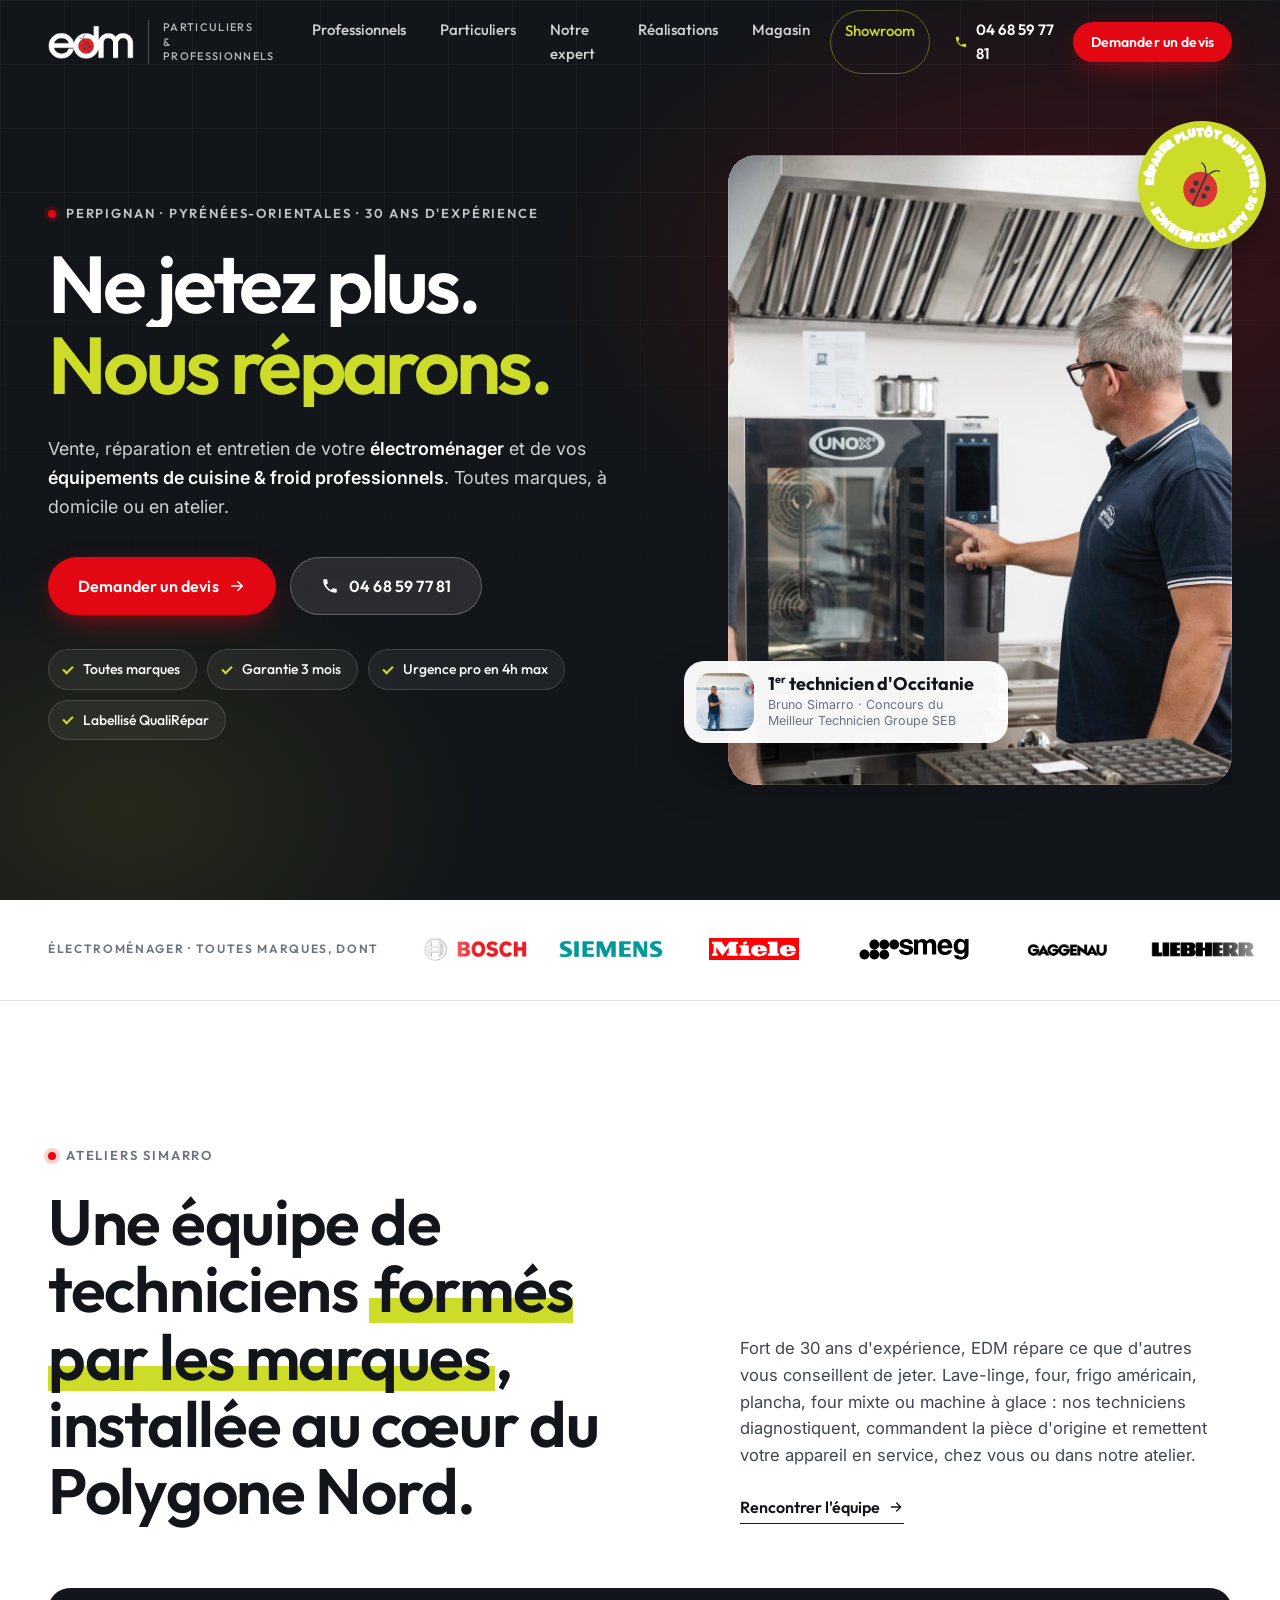
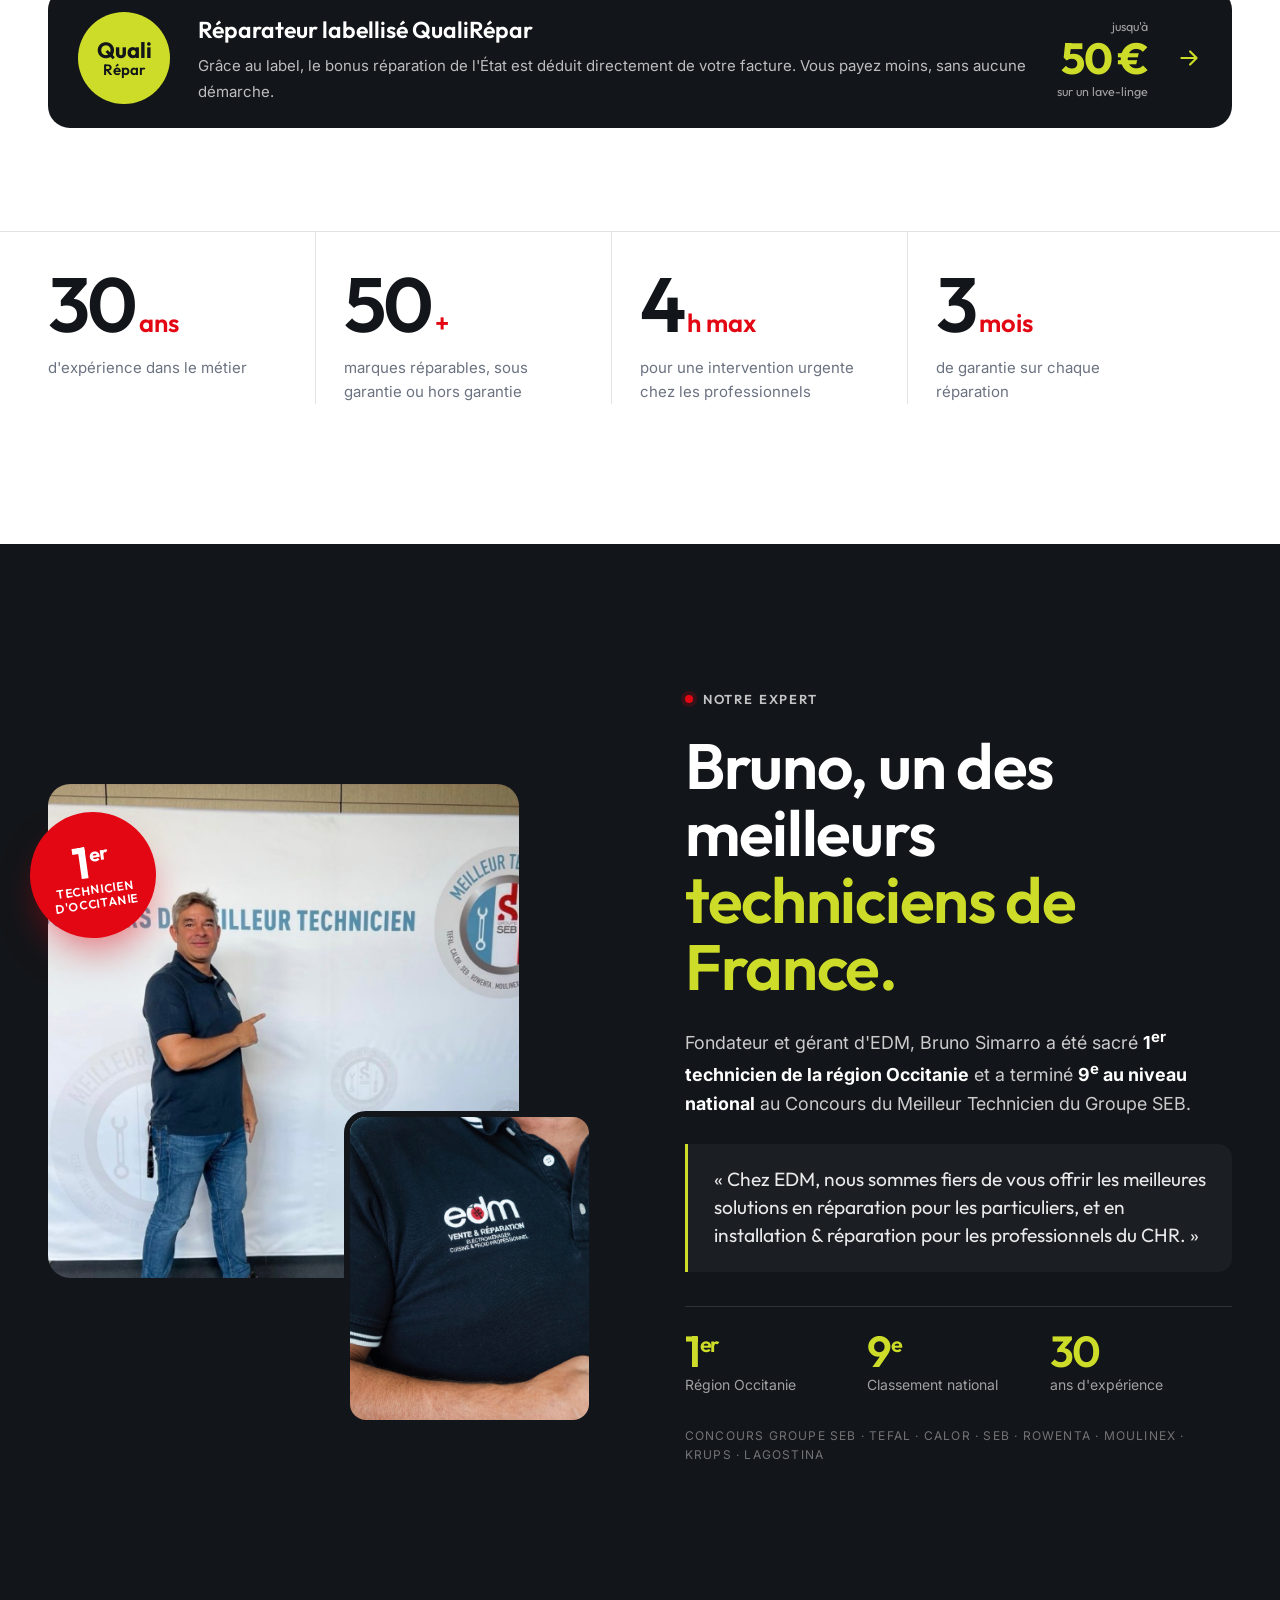
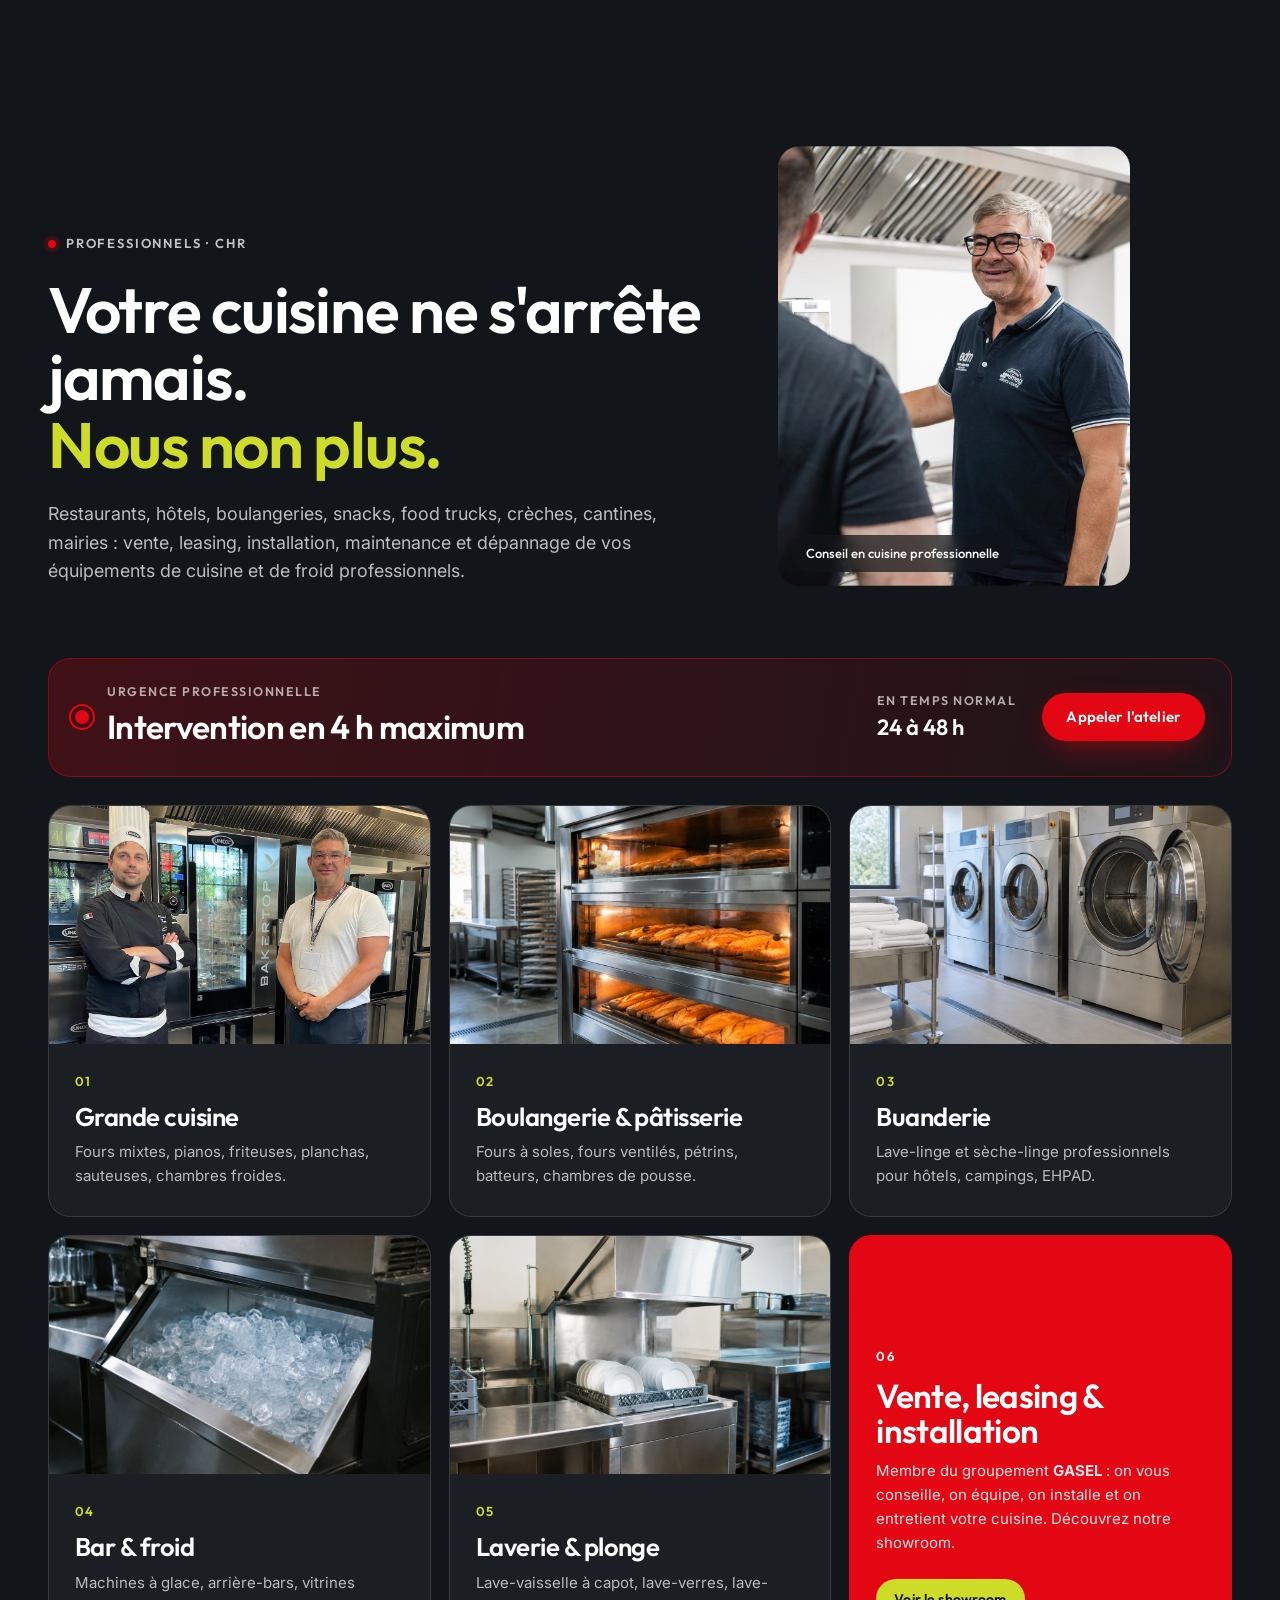
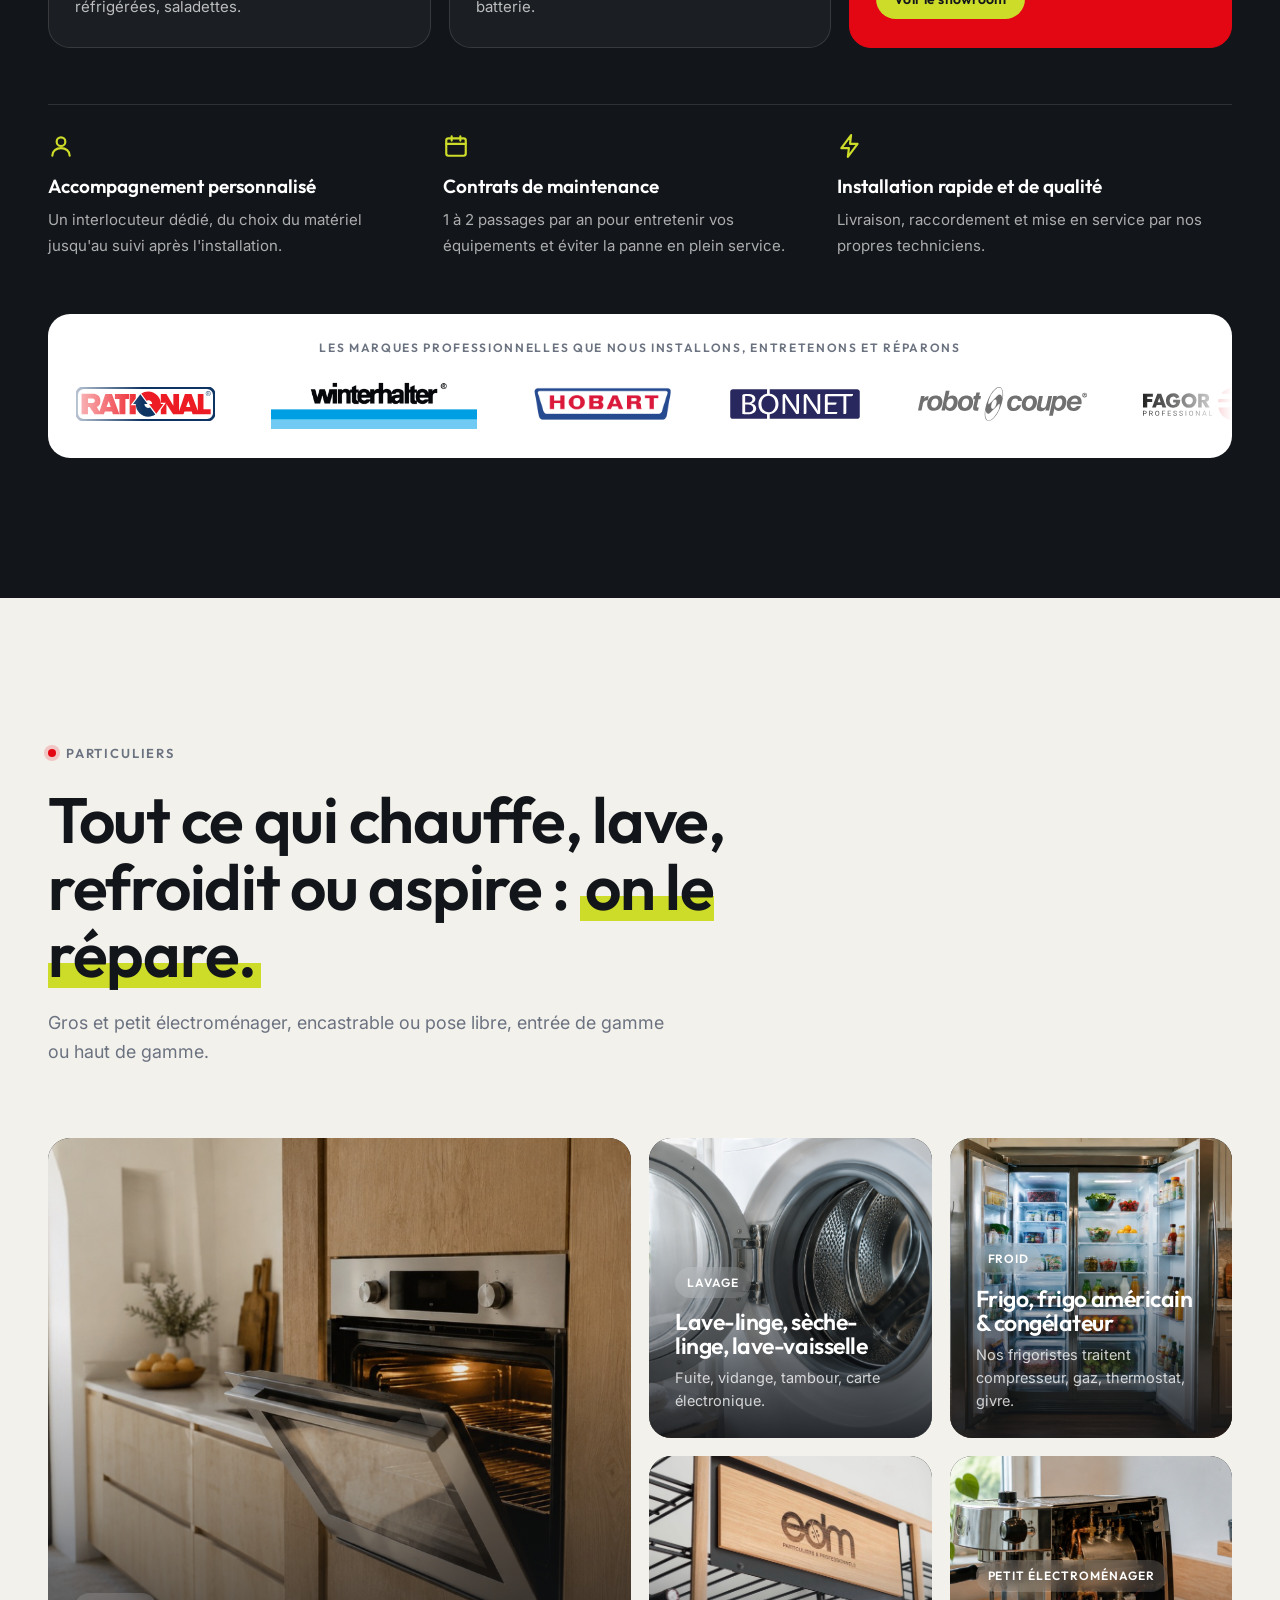
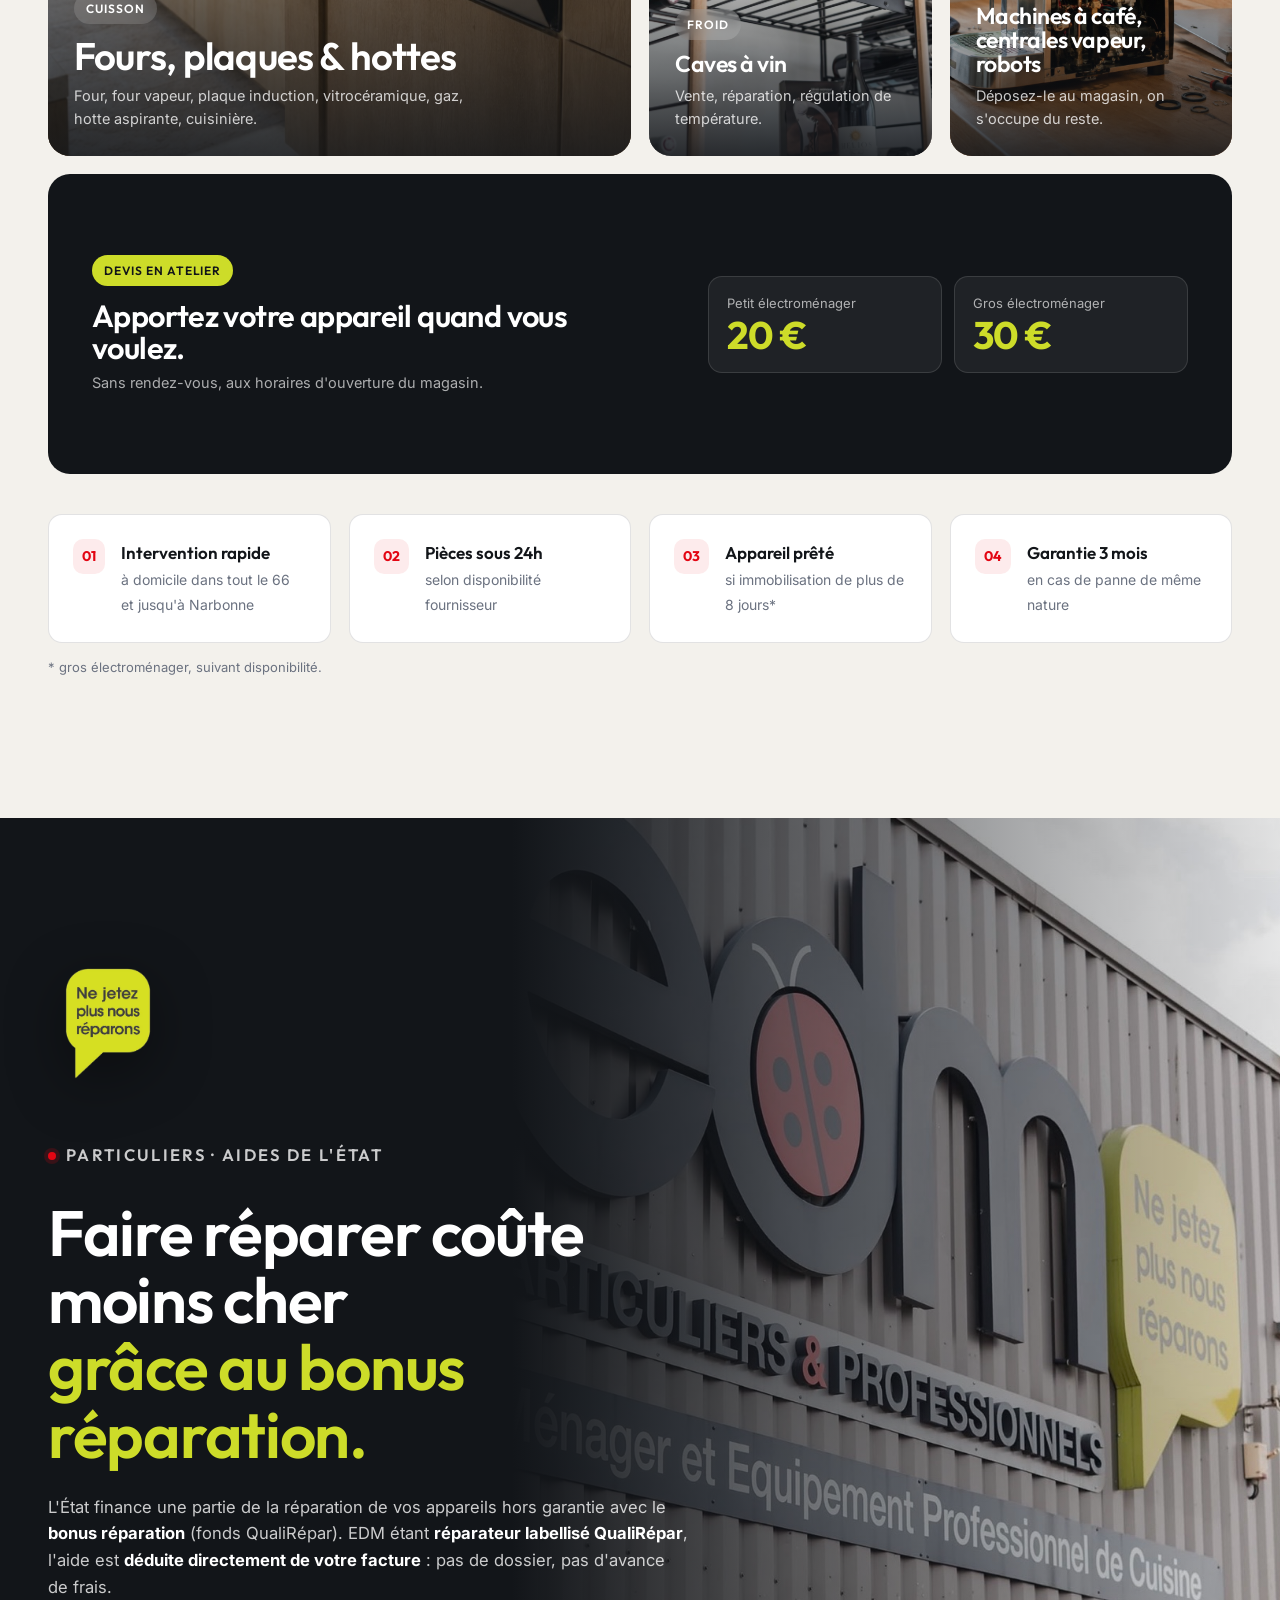
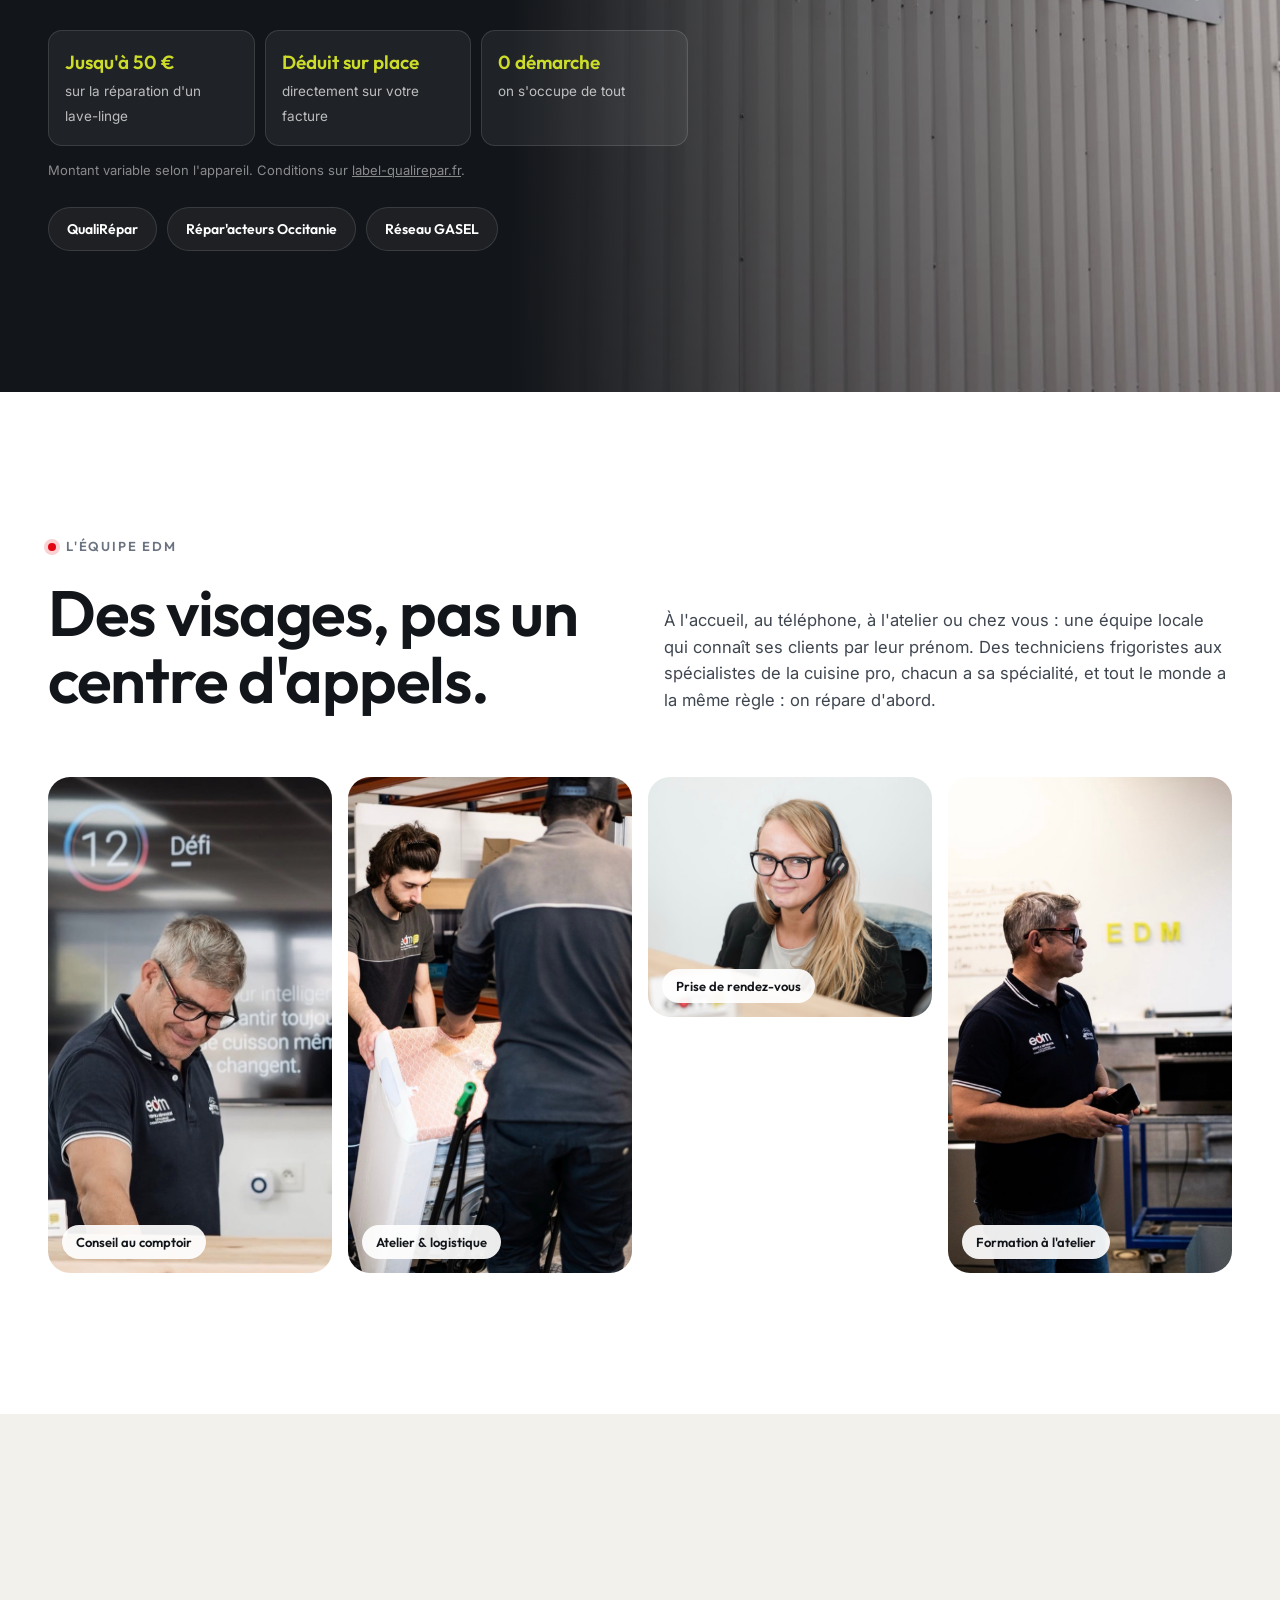
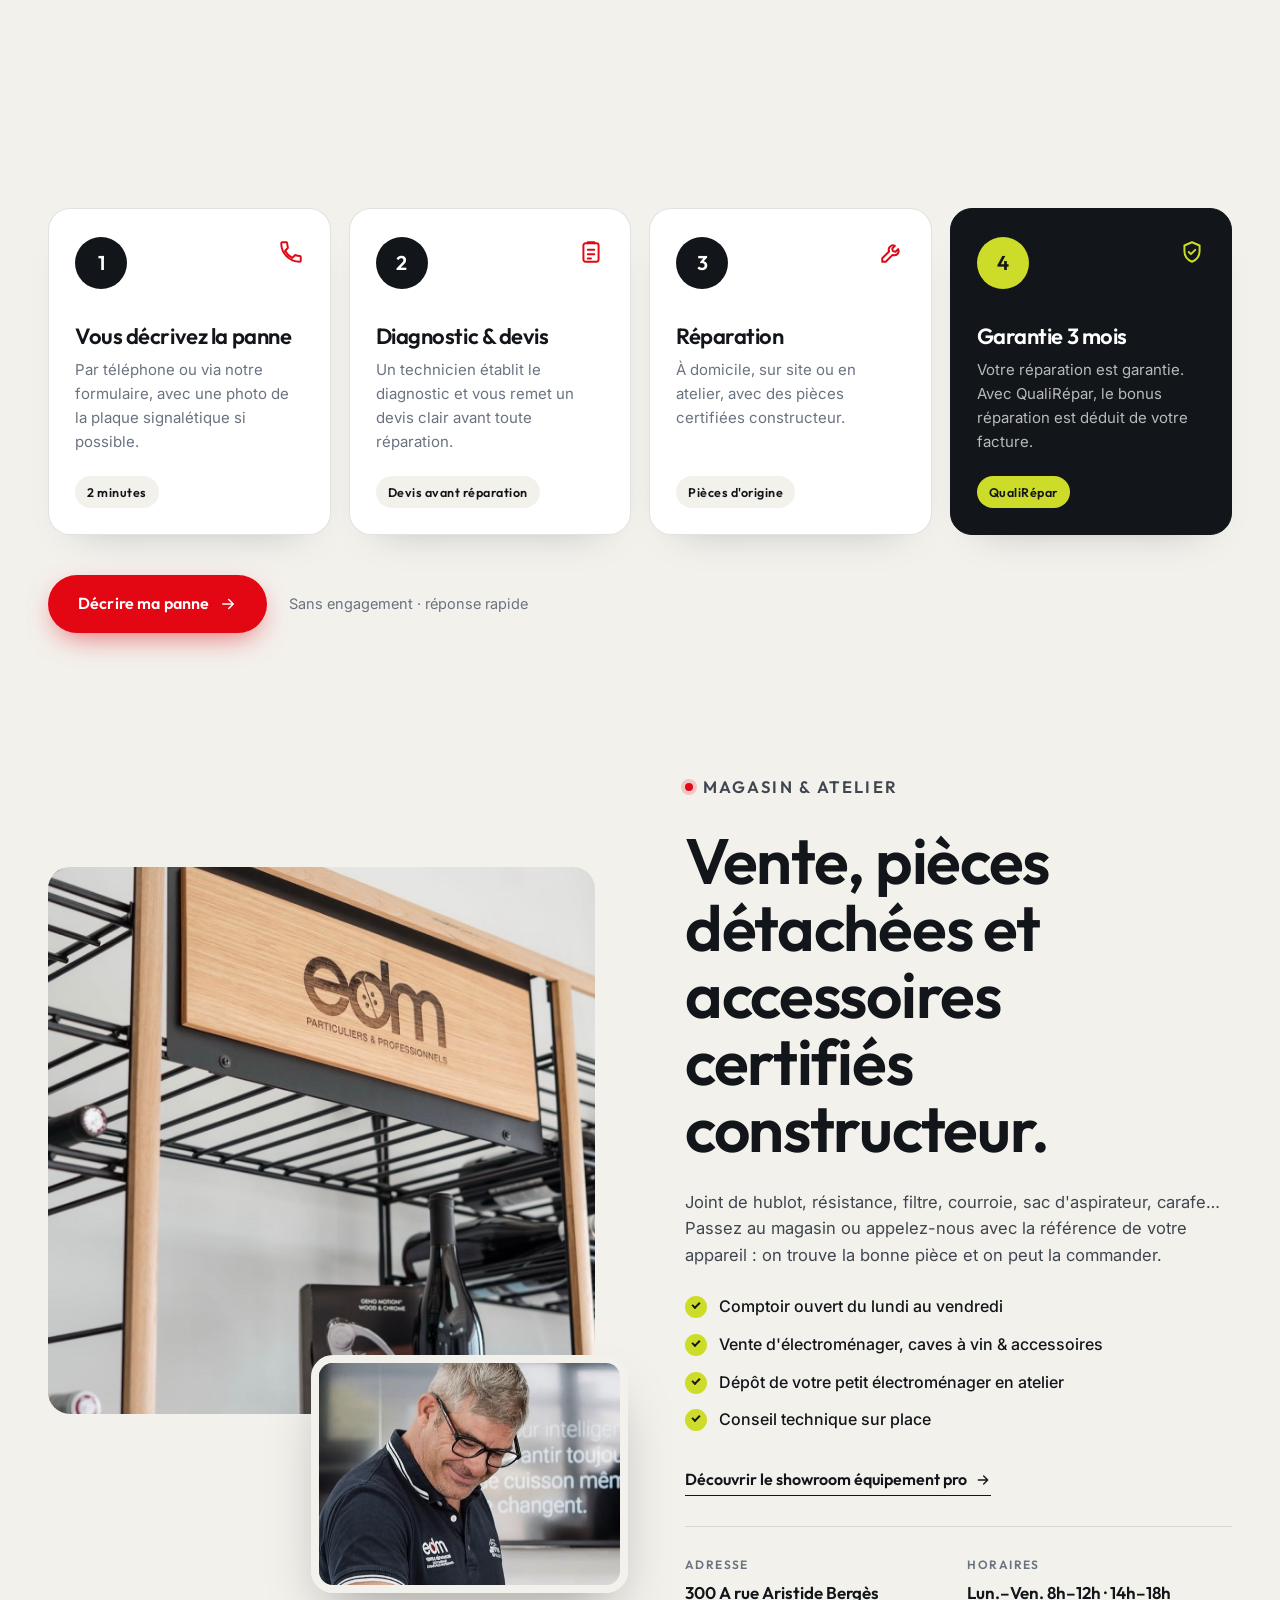
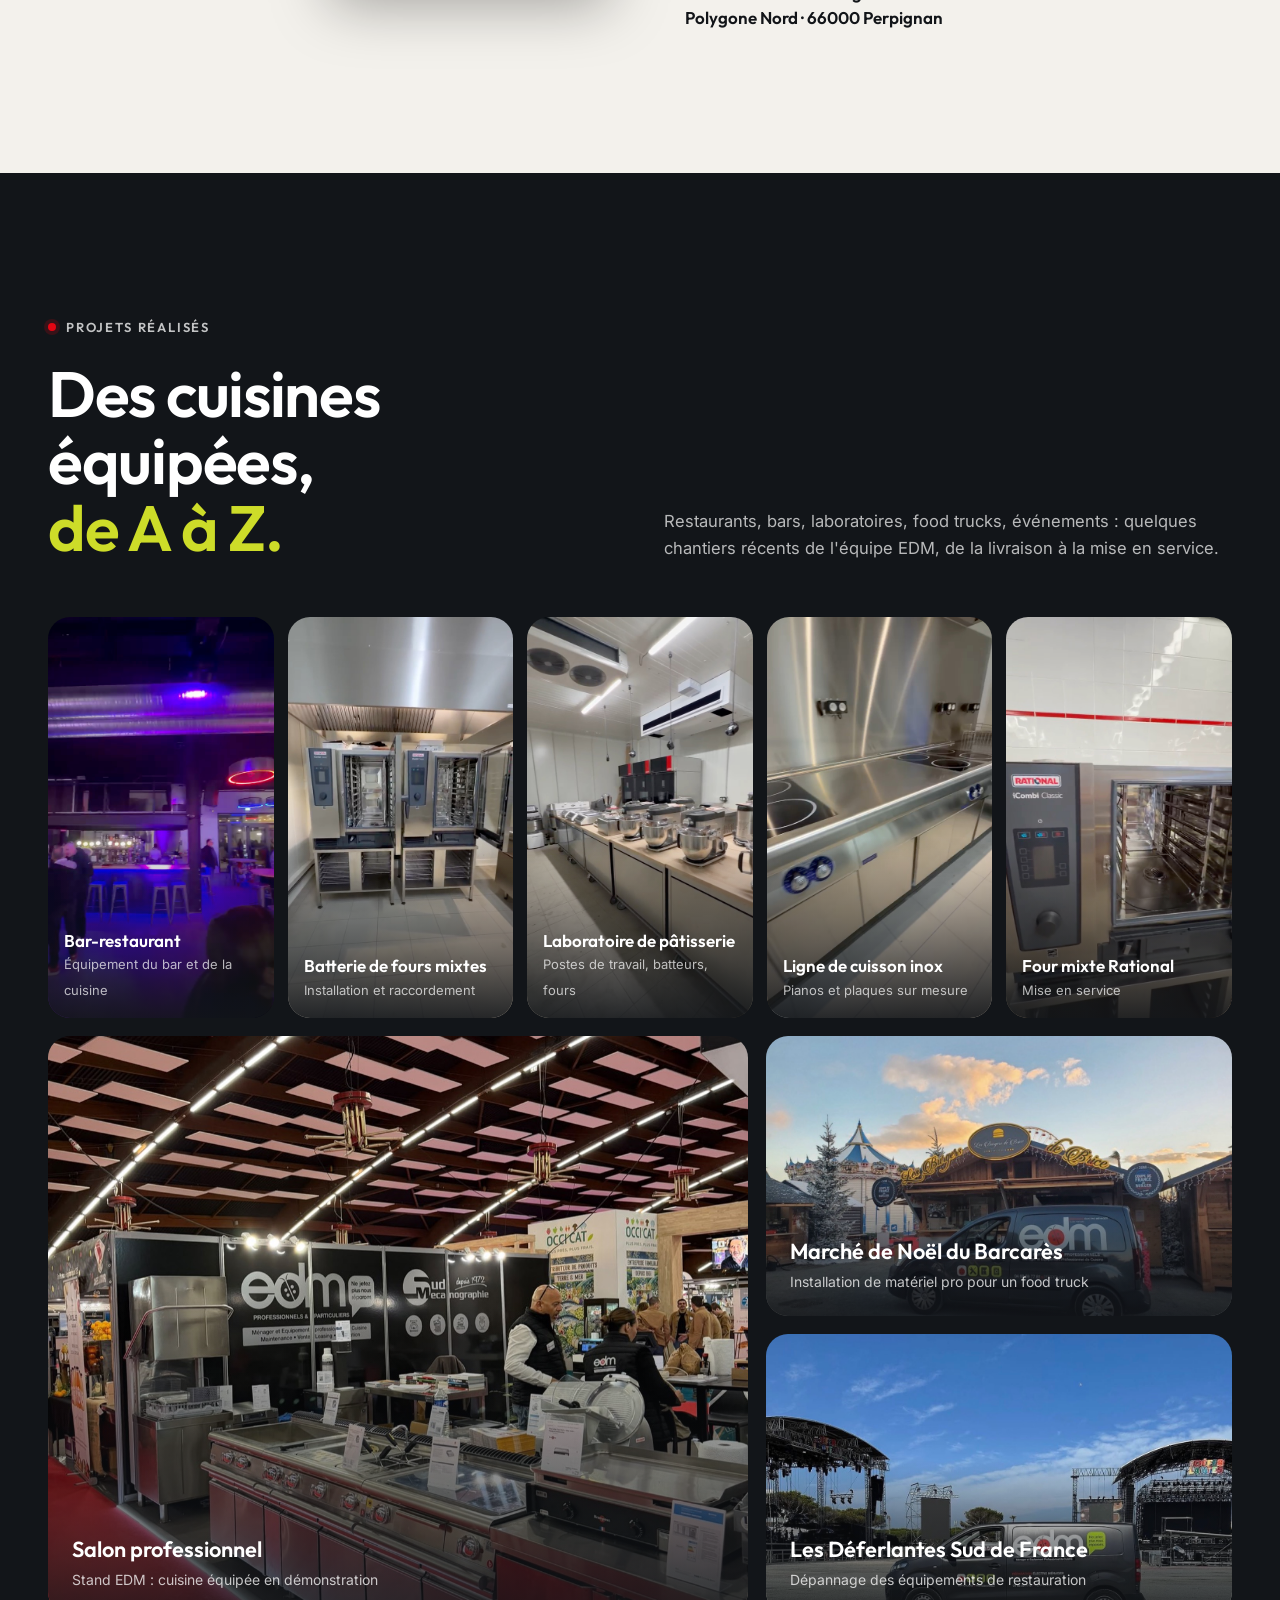
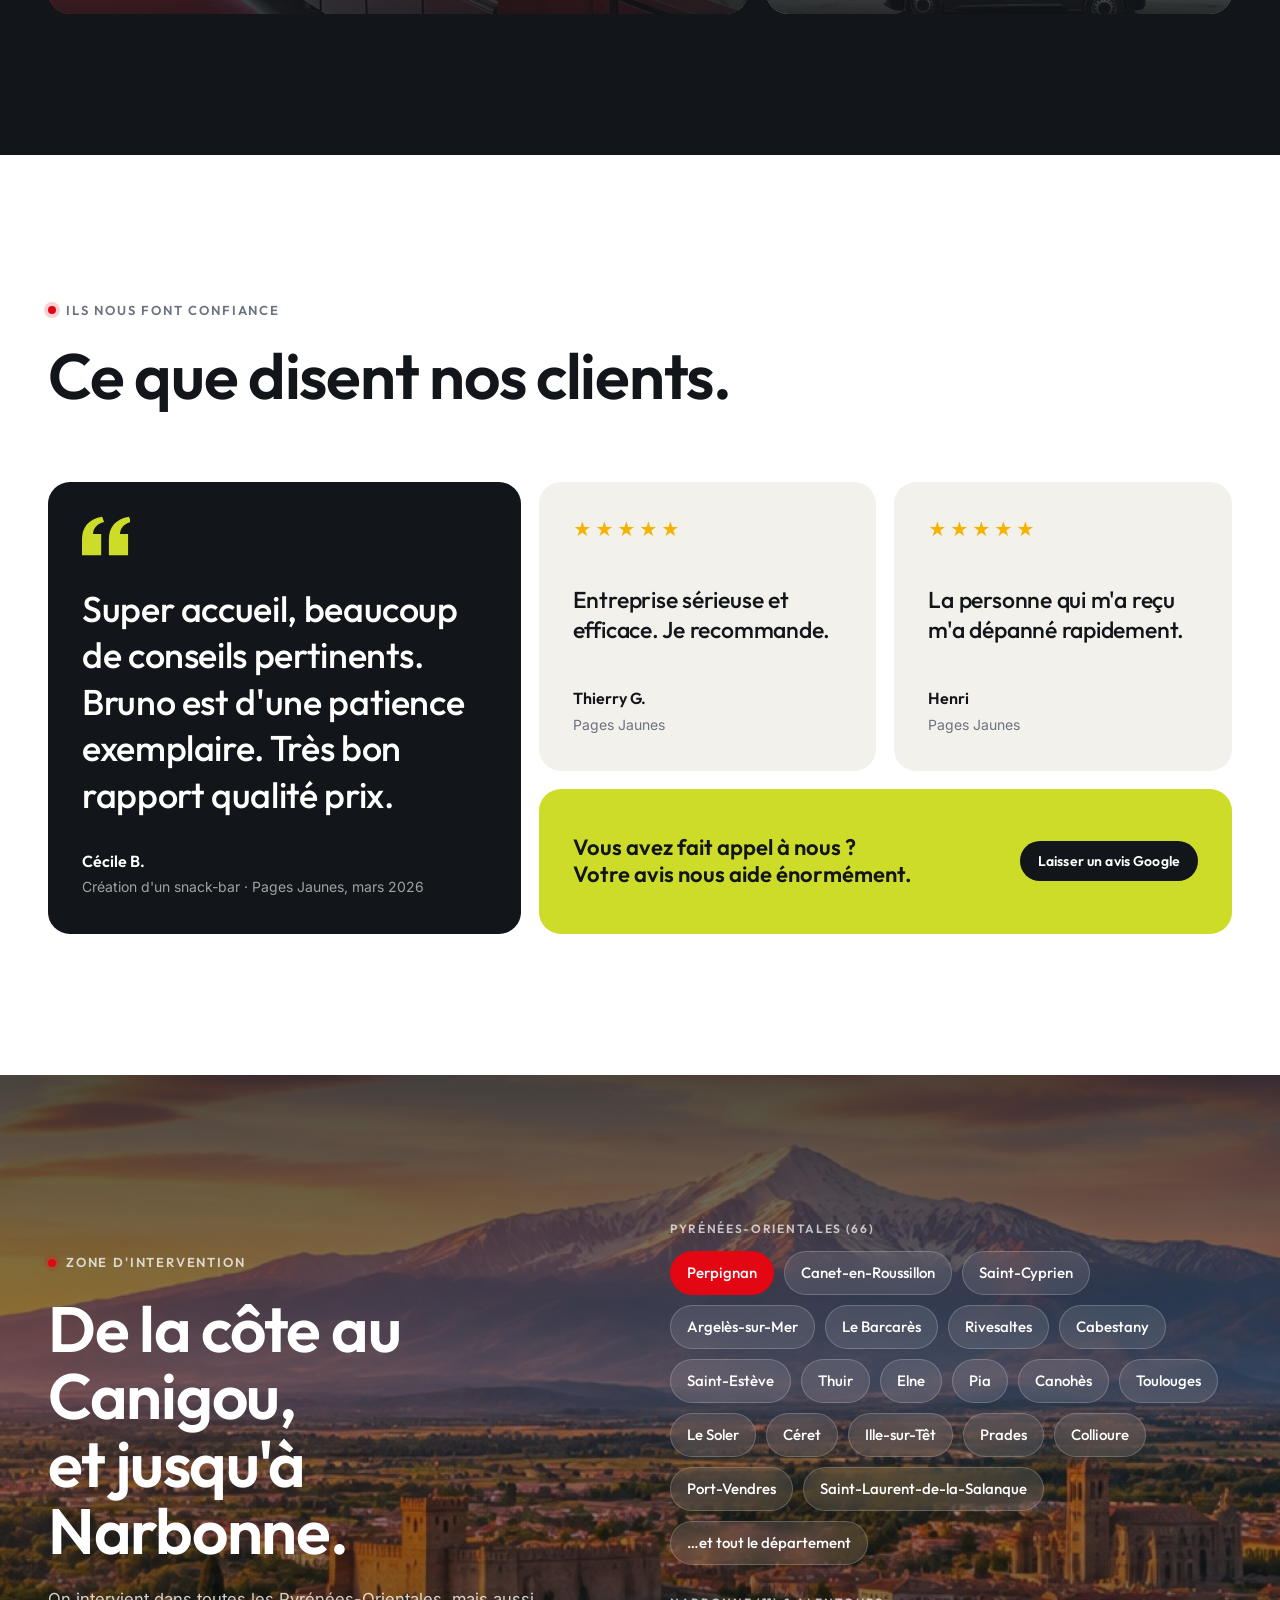
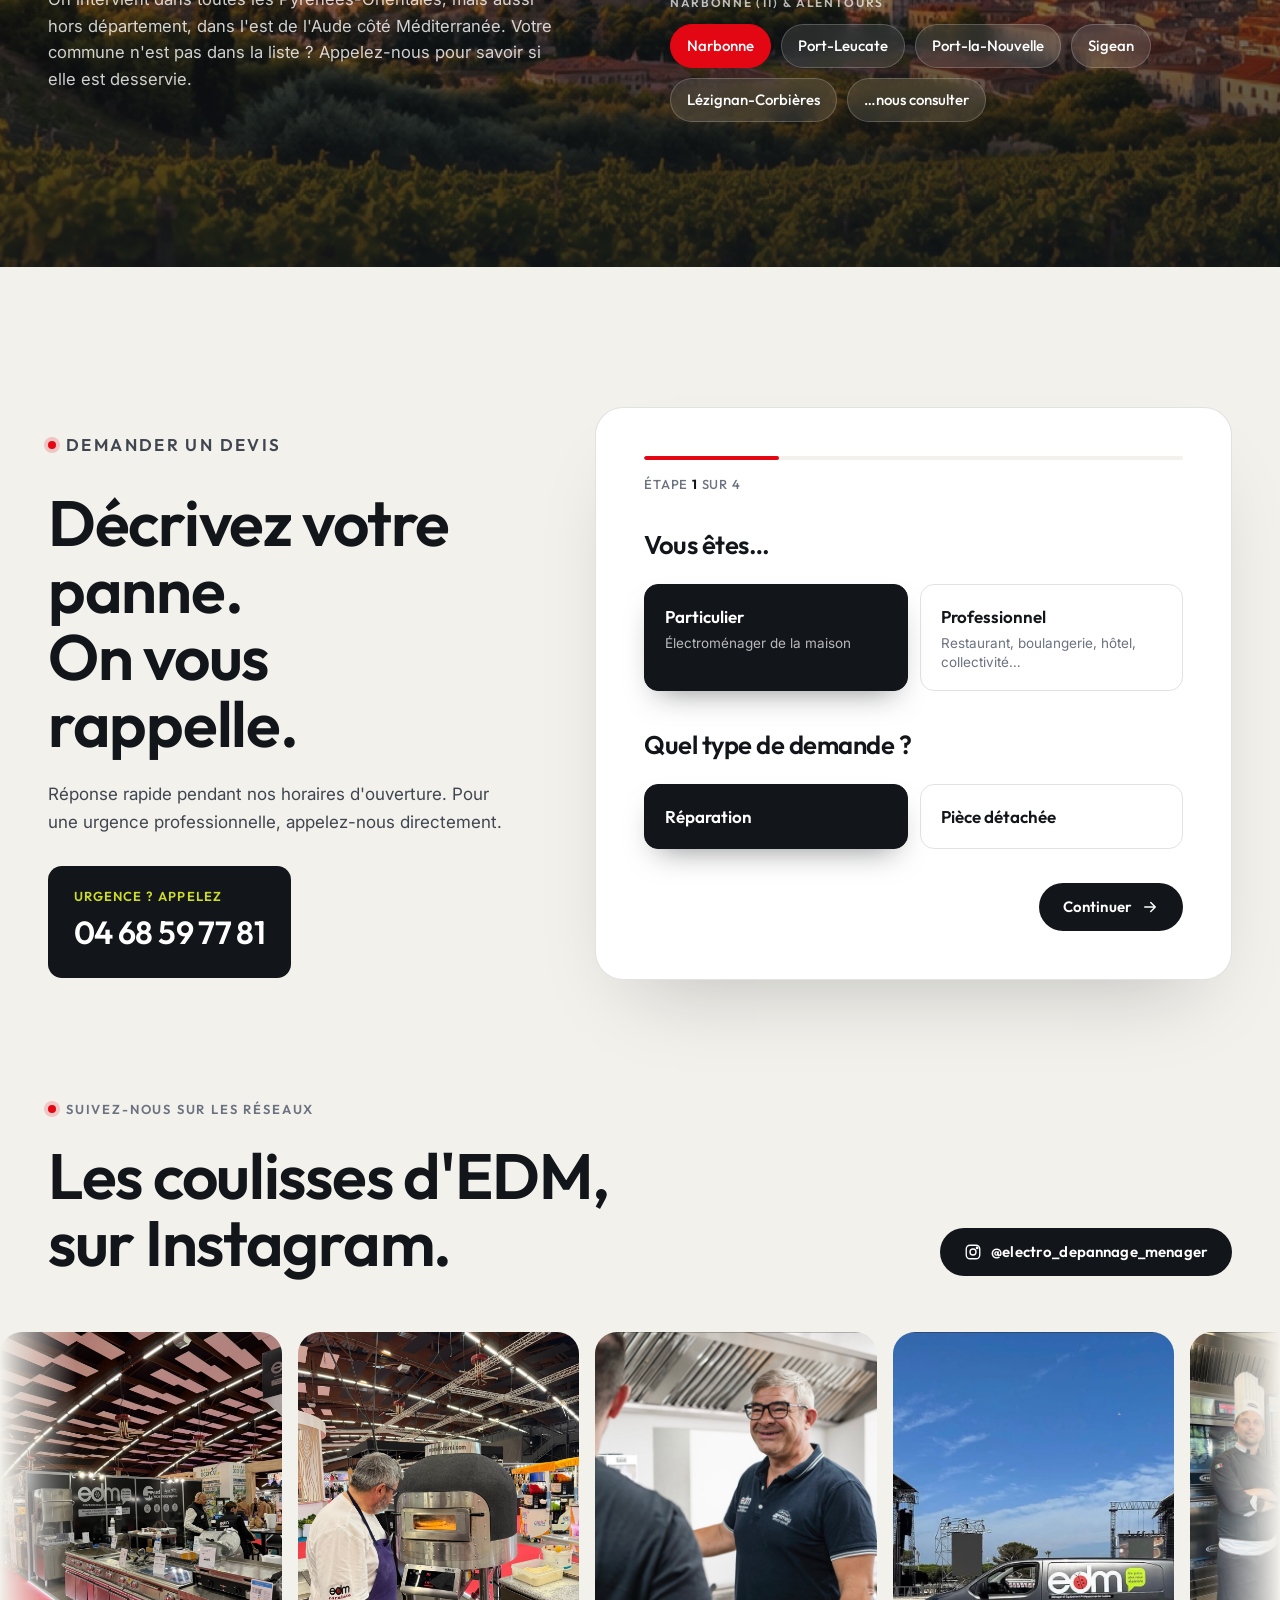
==== index.html @ 35772e99 "Devis : sans « gratuit », demandes Particulier/Pro distinctes, photo four mixte remplacée" ====
<!doctype html>
<html lang="fr">
<head>
  <meta charset="utf-8">
  <meta name="viewport" content="width=device-width, initial-scale=1">
  <title>Réparation électroménager &amp; cuisine pro à Perpignan · EDM</title>
  <meta name="description" content="Réparation d'électroménager toutes marques et équipement de cuisine pro à Perpignan. 30 ans d'expérience, urgence pro en 4 h, réparateur QualiRépar.">
  <meta name="robots" content="index, follow">
  <link rel="canonical" href="https://flavio-k66.github.io/edm-perpignan/">
  <meta name="theme-color" content="#121519">
  <meta property="og:type" content="website">
  <meta property="og:site_name" content="EDM Electro Dépannage Ménager">
  <meta property="og:locale" content="fr_FR">
  <meta property="og:url" content="https://flavio-k66.github.io/edm-perpignan/">
  <meta property="og:title" content="Réparation électroménager &amp; cuisine pro à Perpignan · EDM">
  <meta property="og:description" content="Réparation d'électroménager toutes marques et équipement de cuisine pro à Perpignan. 30 ans d'expérience, urgence pro en 4 h, réparateur QualiRépar.">
  <meta property="og:image" content="https://flavio-k66.github.io/edm-perpignan/assets/og/og-accueil.jpg">
  <meta property="og:image:width" content="1200">
  <meta property="og:image:height" content="630">
  <meta property="og:image:alt" content="Bruno Simarro, gérant d'EDM, devant un four mixte professionnel">
  <meta name="twitter:card" content="summary_large_image">
  <meta name="twitter:title" content="Réparation électroménager &amp; cuisine pro à Perpignan · EDM">
  <meta name="twitter:description" content="Réparation d'électroménager toutes marques et équipement de cuisine pro à Perpignan. 30 ans d'expérience, urgence pro en 4 h, réparateur QualiRépar.">
  <meta name="twitter:image" content="https://flavio-k66.github.io/edm-perpignan/assets/og/og-accueil.jpg">
  <link rel="icon" href="favicon.ico" sizes="48x48">
  <link rel="icon" href="favicon-32x32.png" type="image/png" sizes="32x32">
  <link rel="icon" href="favicon-16x16.png" type="image/png" sizes="16x16">
  <link rel="apple-touch-icon" href="apple-touch-icon.png">
  <link rel="manifest" href="site.webmanifest">
  <script>document.documentElement.classList.add('js');document.documentElement.style.setProperty("--vh",innerHeight/100+"px");setTimeout(function(){document.body&&document.body.classList.add('loaded')},2500)</script>
  <link rel="preconnect" href="https://fonts.googleapis.com">
  <link rel="preconnect" href="https://fonts.gstatic.com" crossorigin>
  <link href="https://fonts.googleapis.com/css2?family=Outfit:wght@300;400;500;600;700;800&amp;family=Inter:wght@400;500;600&amp;display=swap" rel="stylesheet">
  <link rel="stylesheet" href="assets/style.css">
  <script type="application/ld+json">
{
  "@context": "https://schema.org",
  "@graph": [
    {
      "@type": "HomeAndConstructionBusiness",
      "@id": "https://flavio-k66.github.io/edm-perpignan/#entreprise",
      "name": "EDM Electro Dépannage Ménager",
      "alternateName": "EDM",
      "legalName": "E.D.M. Electro Dépannage Ménager",
      "slogan": "Ne jetez plus, nous réparons !",
      "description": "Vente, réparation, installation et entretien d'électroménager toutes marques et d'équipements de cuisine et de froid professionnels à Perpignan. Réparateur labellisé QualiRépar.",
      "url": "https://flavio-k66.github.io/edm-perpignan/",
      "logo": "https://flavio-k66.github.io/edm-perpignan/assets/brand/logo-officiel.png",
      "image": [
        "https://flavio-k66.github.io/edm-perpignan/assets/og/og-accueil.jpg",
        "https://flavio-k66.github.io/edm-perpignan/assets/img/real/facade.jpg"
      ],
      "telephone": "+33468597781",
      "email": "contact@edm66.fr",
      "address": {
        "@type": "PostalAddress",
        "streetAddress": "300 A rue Aristide Bergès, Polygone Nord",
        "addressLocality": "Perpignan",
        "postalCode": "66000",
        "addressRegion": "Occitanie",
        "addressCountry": "FR"
      },
      "geo": {
        "@type": "GeoCoordinates",
        "latitude": 42.7322644,
        "longitude": 2.895762
      },
      "hasMap": "https://www.google.com/maps/search/?api=1&query=300+rue+Aristide+Berg%C3%A8s+66000+Perpignan",
      "openingHoursSpecification": [
        {
          "@type": "OpeningHoursSpecification",
          "dayOfWeek": [
            "Monday",
            "Tuesday",
            "Wednesday",
            "Thursday",
            "Friday"
          ],
          "opens": "08:00",
          "closes": "12:00"
        },
        {
          "@type": "OpeningHoursSpecification",
          "dayOfWeek": [
            "Monday",
            "Tuesday",
            "Wednesday",
            "Thursday",
            "Friday"
          ],
          "opens": "14:00",
          "closes": "18:00"
        }
      ],
      "areaServed": [
        {
          "@type": "AdministrativeArea",
          "name": "Pyrénées-Orientales"
        },
        {
          "@type": "City",
          "name": "Narbonne"
        },
        {
          "@type": "City",
          "name": "Port-la-Nouvelle"
        },
        {
          "@type": "City",
          "name": "Port-Leucate"
        },
        {
          "@type": "City",
          "name": "Sigean"
        },
        {
          "@type": "City",
          "name": "Lézignan-Corbières"
        }
      ],
      "foundingDate": "2010",
      "founder": {
        "@type": "Person",
        "name": "Bruno Simarro",
        "jobTitle": "Gérant"
      },
      "taxID": "528229040",
      "knowsAbout": [
        "Réparation d'électroménager",
        "Équipement de cuisine professionnelle",
        "Froid professionnel",
        "Installation de fours mixtes",
        "Contrats de maintenance"
      ],
      "sameAs": [
        "https://www.instagram.com/electro_depannage_menager/",
        "https://www.facebook.com/ELECTRO.DEPANNAGE.MENAGER/"
      ],
      "makesOffer": [
        {
          "@type": "Offer",
          "name": "Devis en atelier, petit électroménager",
          "price": "20",
          "priceCurrency": "EUR"
        },
        {
          "@type": "Offer",
          "name": "Devis en atelier, gros électroménager",
          "price": "30",
          "priceCurrency": "EUR"
        }
      ]
    },
    {
      "@type": "WebSite",
      "@id": "https://flavio-k66.github.io/edm-perpignan/#site",
      "url": "https://flavio-k66.github.io/edm-perpignan/",
      "name": "EDM Electro Dépannage Ménager",
      "inLanguage": "fr-FR",
      "publisher": {
        "@id": "https://flavio-k66.github.io/edm-perpignan/#entreprise"
      }
    },
    {
      "@type": "WebPage",
      "@id": "https://flavio-k66.github.io/edm-perpignan/#accueil",
      "url": "https://flavio-k66.github.io/edm-perpignan/",
      "name": "EDM Electro Dépannage Ménager · Réparation électroménager & cuisine pro à Perpignan",
      "isPartOf": {
        "@id": "https://flavio-k66.github.io/edm-perpignan/#site"
      },
      "about": {
        "@id": "https://flavio-k66.github.io/edm-perpignan/#entreprise"
      },
      "primaryImageOfPage": "https://flavio-k66.github.io/edm-perpignan/assets/og/og-accueil.jpg",
      "inLanguage": "fr-FR"
    }
  ]
}
  </script>
</head>
<body>

<!-- Loader -->
<div class="loader" aria-hidden="true">
  <div class="loader__logo"><img src="assets/brand/edm-white.png" alt=""></div>
  <div class="loader__bar"><span></span></div>
</div>

<!-- Header -->
<header class="nav" id="top">
  <div class="nav__inner container">
    <a href="#top" class="brand" aria-label="EDM, retour en haut">
      <img src="assets/brand/edm-white.png" alt="edm" class="brand__logo">
      <span class="brand__txt">Particuliers<br>&amp; Professionnels</span>
    </a>
    <nav class="nav__links" aria-label="Navigation principale">
      <a href="#pros">Professionnels</a>
      <a href="#services">Particuliers</a>
      <a href="#bruno">Notre expert</a>
      <a href="#projets">Réalisations</a>
      <a href="#atelier">Magasin</a>
      <a href="showroom.html" class="nav__showroom">Showroom</a>
    </nav>
    <div class="nav__cta">
      <a href="tel:+33468597781" class="nav__phone"><svg viewBox="0 0 24 24" aria-hidden="true"><path d="M6.6 10.8a15.1 15.1 0 0 0 6.6 6.6l2.2-2.2c.3-.3.7-.4 1-.2 1.1.4 2.3.6 3.6.6.6 0 1 .4 1 1V20c0 .6-.4 1-1 1A17 17 0 0 1 3 4c0-.6.4-1 1-1h3.5c.6 0 1 .4 1 1 0 1.3.2 2.5.6 3.6.1.3 0 .7-.2 1z"/></svg><span>04 68 59 77 81</span></a>
      <a href="#devis" class="btn btn--red btn--sm">Demander un devis</a>
      <button class="burger" aria-label="Ouvrir le menu" aria-expanded="false"><span></span><span></span></button>
    </div>
  </div>
</header>

<div class="mobile-menu" aria-hidden="true">
  <nav>
    <a href="#pros">Professionnels</a>
    <a href="#services">Particuliers</a>
    <a href="#bruno">Notre expert</a>
    <a href="#projets">Réalisations</a>
    <a href="#atelier">Magasin</a>
    <a href="showroom.html">Showroom · vente</a>
    <a href="#devis">Devis</a>
  </nav>
  <a href="tel:+33468597781" class="btn btn--lime">Appeler le 04 68 59 77 81</a>
</div>

<main>

<!-- HERO -->
<section class="hero">
  <div class="hero__glow" aria-hidden="true"></div>
  <div class="container hero__grid">
    <div class="hero__content">
      <p class="eyebrow eyebrow--light"><span class="dot"></span> Perpignan · Pyrénées-Orientales · 30 ans d'expérience</p>
      <h1 class="hero__title">
        <span class="line"><span>Ne jetez plus.</span></span>
        <span class="line"><span><em>Nous réparons.</em></span></span>
      </h1>
      <p class="hero__lead">Vente, réparation et entretien de votre <strong>électroménager</strong> et de vos <strong>équipements de cuisine &amp; froid professionnels</strong>. Toutes marques, à domicile ou en atelier.</p>
      <div class="hero__actions">
        <a href="#devis" class="btn btn--red btn--lg">Demander un devis <svg viewBox="0 0 24 24" aria-hidden="true"><path d="M5 12h14M13 6l6 6-6 6"/></svg></a>
        <a href="tel:+33468597781" class="btn btn--glass btn--lg"><svg viewBox="0 0 24 24" aria-hidden="true" class="fill"><path d="M6.6 10.8a15.1 15.1 0 0 0 6.6 6.6l2.2-2.2c.3-.3.7-.4 1-.2 1.1.4 2.3.6 3.6.6.6 0 1 .4 1 1V20c0 .6-.4 1-1 1A17 17 0 0 1 3 4c0-.6.4-1 1-1h3.5c.6 0 1 .4 1 1 0 1.3.2 2.5.6 3.6.1.3 0 .7-.2 1z"/></svg> 04 68 59 77 81</a>
      </div>
      <ul class="hero__chips">
        <li>Toutes marques</li>
        <li>Garantie 3 mois</li>
        <li>Urgence pro en 4h max</li>
        <li>Labellisé QualiRépar</li>
      </ul>
    </div>

    <div class="hero__visual">
      <figure class="hero__photo">
        <img src="assets/img/real/bruno-unox.jpg" alt="Bruno Simarro, gérant d'EDM, présente un four mixte professionnel" fetchpriority="high">
      </figure>
      <a href="#bruno" class="hero__award">
        <img src="assets/img/real/bruno-concours.jpg" alt="">
        <span>
          <b>1<sup>er</sup> technicien d'Occitanie</b>
          <small>Bruno Simarro · Concours du Meilleur Technicien Groupe SEB</small>
        </span>
      </a>
      <div class="hero__stamp" aria-hidden="true">
        <svg viewBox="0 0 120 120"><defs><path id="circ" d="M60 60 m-46 0 a46 46 0 1 1 92 0 a46 46 0 1 1 -92 0"/></defs><text><textPath href="#circ">RÉPARER PLUTÔT QUE JETER · 30 ANS D'EXPÉRIENCE · </textPath></text></svg>
        <img src="assets/brand/coccinelle.png" alt="">
      </div>
    </div>
  </div>
</section>

<!-- BRANDS -->
<section class="brands" id="marques" aria-label="Marques d'électroménager réparées">
  <p class="brands__label">Électroménager · toutes marques, dont</p>
  <div class="brands__viewport">
    <div class="brands__track">
      <div class="brands__group"><img src="assets/brands/bosch.jpg" alt="Bosch"><img src="assets/brands/siemens.jpg" alt="Siemens"><img src="assets/brands/miele.svg" alt="Miele" class="is-svg"><img src="assets/brands/smeg.svg" alt="Smeg" class="is-svg"><img src="assets/brands/gaggenau.jpg" alt="Gaggenau"><img src="assets/brands/liebherr.jpg" alt="Liebherr"><img src="assets/brands/whirlpool.jpg" alt="Whirlpool"><img src="assets/brands/electrolux.jpg" alt="Electrolux"><img src="assets/brands/samsung.svg" alt="Samsung" class="is-svg"><img src="assets/brands/brandt.jpg" alt="Brandt"><img src="assets/brands/beko.jpg" alt="Beko"><img src="assets/brands/indesit.jpg" alt="Indesit"><img src="assets/brands/candy.jpg" alt="Candy"><img src="assets/brands/rosieres.jpg" alt="Rosières"><img src="assets/brands/fagor.jpg" alt="Fagor"><img src="assets/brands/campingaz.jpg" alt="Campingaz"></div>
      <div class="brands__group" aria-hidden="true"><img src="assets/brands/bosch.jpg" alt=""><img src="assets/brands/siemens.jpg" alt=""><img src="assets/brands/miele.svg" alt="" class="is-svg"><img src="assets/brands/smeg.svg" alt="" class="is-svg"><img src="assets/brands/gaggenau.jpg" alt=""><img src="assets/brands/liebherr.jpg" alt=""><img src="assets/brands/whirlpool.jpg" alt=""><img src="assets/brands/electrolux.jpg" alt=""><img src="assets/brands/samsung.svg" alt="" class="is-svg"><img src="assets/brands/brandt.jpg" alt=""><img src="assets/brands/beko.jpg" alt=""><img src="assets/brands/indesit.jpg" alt=""><img src="assets/brands/candy.jpg" alt=""><img src="assets/brands/rosieres.jpg" alt=""><img src="assets/brands/fagor.jpg" alt=""><img src="assets/brands/campingaz.jpg" alt=""></div>
    </div>
  </div>
</section>

<!-- INTRO + STATS -->
<section class="intro section">
  <div class="container intro__grid">
    <div class="intro__text reveal">
      <p class="eyebrow"><span class="dot"></span> Ateliers Simarro</p>
      <h2 class="h2">Une équipe de techniciens <span class="hl">formés par les marques</span>, installée au cœur du Polygone Nord.</h2>
    </div>
    <div class="intro__side reveal">
      <p>Fort de 30 ans d'expérience, EDM répare ce que d'autres vous conseillent de jeter. Lave-linge, four, frigo américain, plancha, four mixte ou machine à glace : nos techniciens diagnostiquent, commandent la pièce d'origine et remettent votre appareil en service, chez vous ou dans notre atelier.</p>
      <a href="#equipe" class="link-arrow">Rencontrer l'équipe <svg viewBox="0 0 24 24" aria-hidden="true"><path d="M5 12h14M13 6l6 6-6 6"/></svg></a>
    </div>
  </div>

  <div class="container">
    <a href="#aides" class="qr reveal">
      <span class="qr__badge"><b>Quali</b>Répar</span>
      <span class="qr__text">
        <b>Réparateur labellisé QualiRépar</b>
        <span>Grâce au label, le bonus réparation de l'État est déduit directement de votre facture. Vous payez moins, sans aucune démarche.</span>
      </span>
      <span class="qr__amount"><small>jusqu'à</small><b>50&nbsp;€</b><small>sur un lave-linge</small></span>
      <svg class="qr__arrow" viewBox="0 0 24 24" aria-hidden="true"><path d="M5 12h14M13 6l6 6-6 6"/></svg>
    </a>
  </div>

  <div class="container stats">
    <div class="stat reveal"><b data-count="30">0</b><span>ans</span><p>d'expérience dans le métier</p></div>
    <div class="stat reveal"><b data-count="50">0</b><span>+</span><p>marques réparables, sous garantie ou hors garantie</p></div>
    <div class="stat reveal"><b data-count="4">0</b><span>h max</span><p>pour une intervention urgente chez les professionnels</p></div>
    <div class="stat reveal"><b data-count="3">0</b><span>mois</span><p>de garantie sur chaque réparation</p></div>
  </div>
</section>

<!-- BRUNO -->
<section class="expert section section--dark" id="bruno">
  <div class="container expert__grid">
    <div class="expert__media reveal">
      <figure class="expert__main"><img src="assets/img/real/bruno-concours.jpg" alt="Bruno Simarro au Concours du Meilleur Technicien du Groupe SEB" loading="lazy"></figure>
      <figure class="expert__second"><img src="assets/img/real/polo-edm.jpg" alt="Le polo EDM, vente et réparation" loading="lazy"></figure>
      <div class="expert__medal">
        <b>1<sup>er</sup></b>
        <span>technicien<br>d'Occitanie</span>
      </div>
    </div>
    <div class="expert__text reveal">
      <p class="eyebrow eyebrow--light"><span class="dot"></span> Notre expert</p>
      <h2 class="h2">Bruno, un des meilleurs <span class="hl-lime">techniciens de France.</span></h2>
      <p class="expert__lead">Fondateur et gérant d'EDM, Bruno Simarro a été sacré <b>1<sup>er</sup> technicien de la région Occitanie</b> et a terminé <b>9<sup>e</sup> au niveau national</b> au Concours du Meilleur Technicien du Groupe SEB.</p>
      <blockquote class="expert__quote">«&nbsp;Chez EDM, nous sommes fiers de vous offrir les meilleures solutions en réparation pour les particuliers, et en installation &amp; réparation pour les professionnels du CHR.&nbsp;»</blockquote>
      <div class="expert__facts">
        <div><b>1<sup>er</sup></b><span>Région Occitanie</span></div>
        <div><b>9<sup>e</sup></b><span>Classement national</span></div>
        <div><b>30</b><span>ans d'expérience</span></div>
      </div>
      <p class="expert__brands">Concours Groupe SEB · Tefal · Calor · SEB · Rowenta · Moulinex · Krups · Lagostina</p>
    </div>
  </div>
</section>

<!-- PROS -->
<section class="pros section section--dark" id="pros">
  <div class="container pros__inner">
    <div class="pros__head">
      <div class="section-head section-head--light reveal">
        <p class="eyebrow eyebrow--light"><span class="dot"></span> Professionnels · CHR</p>
        <h2 class="h2">Votre cuisine ne s'arrête jamais.<br><span class="hl-lime">Nous non plus.</span></h2>
        <p class="section-head__sub">Restaurants, hôtels, boulangeries, snacks, food trucks, crèches, cantines, mairies&nbsp;: vente, leasing, installation, maintenance et dépannage de vos équipements de cuisine et de froid professionnels.</p>
      </div>
      <figure class="pros__feature reveal">
        <img src="assets/img/real/bruno-sourire.jpg" alt="Bruno Simarro échange avec un client dans une cuisine professionnelle" loading="lazy" style="object-position:center 22%">
        <figcaption>Conseil en cuisine professionnelle</figcaption>
      </figure>
    </div>

    <div class="urgent reveal">
      <div class="urgent__main">
        <span class="urgent__pulse" aria-hidden="true"></span>
        <div>
          <small>Urgence professionnelle</small>
          <b>Intervention en 4&nbsp;h maximum</b>
        </div>
      </div>
      <div class="urgent__side">
        <div><small>En temps normal</small><b>24 à 48&nbsp;h</b></div>
        <a href="tel:+33468597781" class="btn btn--red">Appeler l'atelier</a>
      </div>
    </div>

    <div class="pros__grid">
      <a href="#devis" class="pro reveal" data-type="pro">
        <figure><img src="assets/img/real/bruno-unox-paris.jpg" alt="Bruno au siège UNOX à Paris devant les fours professionnels" loading="lazy" style="object-position:center 30%"></figure>
        <div><span class="pro__n">01</span><h3>Grande cuisine</h3><p>Fours mixtes, pianos, friteuses, planchas, sauteuses, chambres froides.</p></div>
      </a>
      <a href="#devis" class="pro reveal" data-type="pro">
        <figure><img src="assets/img/app/boulangerie.jpg" alt="Four de boulangerie à soles" loading="lazy"></figure>
        <div><span class="pro__n">02</span><h3>Boulangerie &amp; pâtisserie</h3><p>Fours à soles, fours ventilés, pétrins, batteurs, chambres de pousse.</p></div>
      </a>
      <a href="#devis" class="pro reveal" data-type="pro">
        <figure><img src="assets/img/app/buanderie.jpg" alt="Buanderie professionnelle" loading="lazy"></figure>
        <div><span class="pro__n">03</span><h3>Buanderie</h3><p>Lave-linge et sèche-linge professionnels pour hôtels, campings, EHPAD.</p></div>
      </a>
      <a href="#devis" class="pro reveal" data-type="pro">
        <figure><img src="assets/img/app/glace.jpg" alt="Machine à glaçons professionnelle" loading="lazy"></figure>
        <div><span class="pro__n">04</span><h3>Bar &amp; froid</h3><p>Machines à glace, arrière-bars, vitrines réfrigérées, saladettes.</p></div>
      </a>
      <a href="#devis" class="pro reveal" data-type="pro">
        <figure><img src="assets/img/app/plonge.jpg" alt="Lave-vaisselle professionnel à capot" loading="lazy"></figure>
        <div><span class="pro__n">05</span><h3>Laverie &amp; plonge</h3><p>Lave-vaisselle à capot, lave-verres, lave-batterie.</p></div>
      </a>
      <a href="showroom.html" class="pro pro--cta reveal">
        <div>
          <span class="pro__n">06</span>
          <h3>Vente, leasing &amp; installation</h3>
          <p>Membre du groupement <b>GASEL</b> : on vous conseille, on équipe, on installe et on entretient votre cuisine. Découvrez notre showroom.</p>
          <span class="btn btn--lime btn--sm">Voir le showroom</span>
        </div>
      </a>
    </div>

    <div class="pros__band reveal">
      <div>
        <svg viewBox="0 0 24 24" aria-hidden="true"><circle cx="12" cy="8" r="4"/><path d="M4 21c0-4.4 3.6-7 8-7s8 2.6 8 7"/></svg>
        <b>Accompagnement personnalisé</b>
        <span>Un interlocuteur dédié, du choix du matériel jusqu'au suivi après l'installation.</span>
      </div>
      <div>
        <svg viewBox="0 0 24 24" aria-hidden="true"><rect x="3" y="5" width="18" height="16" rx="2"/><path d="M3 10h18M8 3v4M16 3v4"/></svg>
        <b>Contrats de maintenance</b>
        <span>1 à 2 passages par an pour entretenir vos équipements et éviter la panne en plein service.</span>
      </div>
      <div>
        <svg viewBox="0 0 24 24" aria-hidden="true"><path d="M13 2L4 14h7l-1 8 9-12h-7z"/></svg>
        <b>Installation rapide et de qualité</b>
        <span>Livraison, raccordement et mise en service par nos propres techniciens.</span>
      </div>
    </div>

    <div class="probrands reveal">
      <p class="probrands__label">Les marques professionnelles que nous installons, entretenons et réparons</p>
      <div class="brands__viewport">
        <div class="brands__track brands__track--pro">
          <div class="brands__group brands__group--pro"><img src="assets/brands/pro/rational.svg" alt="Rational"><img src="assets/brands/pro/winterhalter.png" alt="Winterhalter" class="lg-tall"><img src="assets/brands/pro/hobart.png" alt="Hobart"><img src="assets/brands/pro/bonnet.svg" alt="Bonnet"><img src="assets/brands/pro/robotcoupe.svg" alt="Robot-Coupe"><img src="assets/brands/pro/fagor.svg" alt="Fagor Professional"><img src="assets/brands/pro/sammic.png" alt="Sammic" class="lg-sq"><img src="assets/brands/pro/bartscher.svg" alt="Bartscher"><img src="assets/brands/pro/diamond.svg" alt="Diamond"><img src="assets/brands/pro/sagi.svg" alt="Sagi"><img src="assets/brands/pro/infrico.png" alt="Infrico"><img src="assets/brands/pro/furnotel.png" alt="Furnotel"><img src="assets/brands/pro/afi-collin-lucy.png" alt="AFI Collin-Lucy" class="lg-tall"><img src="assets/brands/pro/tournus.png" alt="Tournus Équipement" class="lg-tall"><img src="assets/brands/pro/primus.png" alt="Primus" class="lg-tall"><img src="assets/brands/pro/bwt.svg" alt="BWT"><img src="assets/brands/pro/gasel.svg" alt="Groupement GASEL" class="lg-tall"></div>
          <div class="brands__group brands__group--pro" aria-hidden="true"><img src="assets/brands/pro/rational.svg" alt=""><img src="assets/brands/pro/winterhalter.png" alt="" class="lg-tall"><img src="assets/brands/pro/hobart.png" alt=""><img src="assets/brands/pro/bonnet.svg" alt=""><img src="assets/brands/pro/robotcoupe.svg" alt=""><img src="assets/brands/pro/fagor.svg" alt=""><img src="assets/brands/pro/sammic.png" alt="" class="lg-sq"><img src="assets/brands/pro/bartscher.svg" alt=""><img src="assets/brands/pro/diamond.svg" alt=""><img src="assets/brands/pro/sagi.svg" alt=""><img src="assets/brands/pro/infrico.png" alt=""><img src="assets/brands/pro/furnotel.png" alt=""><img src="assets/brands/pro/afi-collin-lucy.png" alt="" class="lg-tall"><img src="assets/brands/pro/tournus.png" alt="" class="lg-tall"><img src="assets/brands/pro/primus.png" alt="" class="lg-tall"><img src="assets/brands/pro/bwt.svg" alt=""><img src="assets/brands/pro/gasel.svg" alt="" class="lg-tall"></div>
        </div>
      </div>
    </div>
  </div>
</section>

<!-- SERVICES PARTICULIERS -->
<section class="services section section--paper" id="services">
  <div class="container">
    <div class="section-head reveal">
      <p class="eyebrow"><span class="dot"></span> Particuliers</p>
      <h2 class="h2">Tout ce qui chauffe, lave, refroidit ou aspire&nbsp;: <span class="hl">on le répare.</span></h2>
      <p class="section-head__sub">Gros et petit électroménager, encastrable ou pose libre, entrée de gamme ou haut de gamme.</p>
    </div>

    <div class="bento">
      <article class="card card--xl reveal">
        <img src="assets/img/app/four.jpg" alt="Four encastrable ouvert dans une cuisine" loading="lazy">
        <div class="card__body">
          <span class="tag">Cuisson</span>
          <h3>Fours, plaques &amp; hottes</h3>
          <p>Four, four vapeur, plaque induction, vitrocéramique, gaz, hotte aspirante, cuisinière.</p>
        </div>
      </article>
      <article class="card reveal">
        <img src="assets/img/app/lave-linge.jpg" alt="Lave-linge hublot ouvert" loading="lazy">
        <div class="card__body">
          <span class="tag">Lavage</span>
          <h3>Lave-linge, sèche-linge, lave-vaisselle</h3>
          <p>Fuite, vidange, tambour, carte électronique.</p>
        </div>
      </article>
      <article class="card reveal">
        <img src="assets/img/app/frigo.jpg" alt="Réfrigérateur américain ouvert" loading="lazy">
        <div class="card__body">
          <span class="tag">Froid</span>
          <h3>Frigo, frigo américain &amp; congélateur</h3>
          <p>Nos frigoristes traitent compresseur, gaz, thermostat, givre.</p>
        </div>
      </article>
      <article class="card reveal">
        <img src="assets/img/real/magasin-cave.jpg" alt="Présentoir de cave à vin au magasin EDM" loading="lazy">
        <div class="card__body">
          <span class="tag">Froid</span>
          <h3>Caves à vin</h3>
          <p>Vente, réparation, régulation de température.</p>
        </div>
      </article>
      <article class="card reveal">
        <img src="assets/img/app/cafe.jpg" alt="Machine à café en réparation sur un établi" loading="lazy">
        <div class="card__body">
          <span class="tag">Petit électroménager</span>
          <h3>Machines à café, centrales vapeur, robots</h3>
          <p>Déposez-le au magasin, on s'occupe du reste.</p>
        </div>
      </article>
      <article class="card card--wide card--price reveal">
        <div class="price">
          <div class="price__text">
            <span class="tag tag--lime">Devis en atelier</span>
            <h3>Apportez votre appareil quand vous voulez.</h3>
            <p>Sans rendez-vous, aux horaires d'ouverture du magasin.</p>
          </div>
          <div class="price__grid">
            <div><small>Petit électroménager</small><b>20&nbsp;€</b></div>
            <div><small>Gros électroménager</small><b>30&nbsp;€</b></div>
          </div>
        </div>
      </article>
    </div>

    <div class="perks reveal">
      <div class="perk"><i>01</i><div><b>Intervention rapide</b><span>à domicile dans tout le 66 et jusqu'à Narbonne</span></div></div>
      <div class="perk"><i>02</i><div><b>Pièces sous 24h</b><span>selon disponibilité fournisseur</span></div></div>
      <div class="perk"><i>03</i><div><b>Appareil prêté</b><span>si immobilisation de plus de 8 jours*</span></div></div>
      <div class="perk"><i>04</i><div><b>Garantie 3 mois</b><span>en cas de panne de même nature</span></div></div>
    </div>
    <p class="fineprint">* gros électroménager, suivant disponibilité.</p>
  </div>
</section>

<!-- AIDES (particuliers) -->
<section class="eco section section--dark" id="aides">
  <div class="eco__media"><img src="assets/img/real/facade.jpg" alt="" loading="lazy"></div>
  <div class="container eco__inner">
    <div class="eco__text reveal">
      <img class="eco__bubble" src="assets/brand/bulle-reparons.png" alt="Ne jetez plus, nous réparons">
      <p class="eyebrow eyebrow--light"><span class="dot"></span> Particuliers · aides de l'État</p>
      <h2 class="h2">Faire réparer coûte moins cher<br><span class="hl-lime">grâce au bonus réparation.</span></h2>
      <p>L'État finance une partie de la réparation de vos appareils hors garantie avec le <b>bonus réparation</b> (fonds QualiRépar). EDM étant <b>réparateur labellisé QualiRépar</b>, l'aide est <b>déduite directement de votre facture</b> : pas de dossier, pas d'avance de frais.</p>
      <ul class="aides">
        <li><b>Jusqu'à 50&nbsp;€</b><span>sur la réparation d'un lave-linge</span></li>
        <li><b>Déduit sur place</b><span>directement sur votre facture</span></li>
        <li><b>0 démarche</b><span>on s'occupe de tout</span></li>
      </ul>
      <p class="aides__note">Montant variable selon l'appareil. Conditions sur <a href="https://www.label-qualirepar.fr/" target="_blank" rel="noopener">label-qualirepar.fr</a>.</p>
      <div class="labels">
        <span class="label">QualiRépar</span>
        <span class="label">Répar'acteurs Occitanie</span>
        <span class="label">Réseau GASEL</span>
      </div>
    </div>
  </div>
</section>

<!-- EQUIPE -->
<section class="team section" id="equipe">
  <div class="container">
    <div class="team__head">
      <div class="section-head reveal">
        <p class="eyebrow"><span class="dot"></span> L'équipe EDM</p>
        <h2 class="h2">Des visages, pas un<br>centre d'appels.</h2>
      </div>
      <p class="team__intro reveal">À l'accueil, au téléphone, à l'atelier ou chez vous : une équipe locale qui connaît ses clients par leur prénom. Des techniciens frigoristes aux spécialistes de la cuisine pro, chacun a sa spécialité, et tout le monde a la même règle : on répare d'abord.</p>
    </div>
    <div class="team__grid">
      <figure class="tile tile--tall reveal"><img src="assets/img/real/bruno-comptoir.jpg" alt="Bruno au comptoir EDM" loading="lazy"><figcaption>Conseil au comptoir</figcaption></figure>
      <figure class="tile tile--tall reveal"><img src="assets/img/real/equipe-atelier.jpg" alt="Deux techniciens EDM déplacent un lave-linge dans l'entrepôt" loading="lazy"><figcaption>Atelier &amp; logistique</figcaption></figure>
      <figure class="tile reveal"><img src="assets/img/real/accueil-casque.jpg" alt="Standardiste EDM au téléphone" loading="lazy"><figcaption>Prise de rendez-vous</figcaption></figure>
      <figure class="tile tile--tall reveal"><img src="assets/img/real/bruno-atelier.jpg" alt="Bruno dans l'atelier de formation EDM" loading="lazy"><figcaption>Formation à l'atelier</figcaption></figure>
      <figure class="tile reveal"><img src="assets/img/real/equipe-bureau.jpg" alt="Technicien EDM au bureau planifiant les interventions" loading="lazy"><figcaption>Suivi des interventions</figcaption></figure>
    </div>
  </div>
</section>

<!-- METHODE -->
<section class="method section section--paper" id="methode">
  <div class="container">
    <div class="section-head reveal">
      <p class="eyebrow"><span class="dot"></span> Comment ça marche</p>
      <h2 class="h2">De la panne à l'appareil réparé, en 4 étapes claires.</h2>
    </div>
    <ol class="steps">
      <li class="step reveal">
        <span class="step__n">1</span>
        <svg class="step__ico" viewBox="0 0 24 24" aria-hidden="true"><path d="M6.6 10.8a15.1 15.1 0 0 0 6.6 6.6l2.2-2.2c.3-.3.7-.4 1-.2 1.1.4 2.3.6 3.6.6.6 0 1 .4 1 1V20c0 .6-.4 1-1 1A17 17 0 0 1 3 4c0-.6.4-1 1-1h3.5c.6 0 1 .4 1 1 0 1.3.2 2.5.6 3.6.1.3 0 .7-.2 1z"/></svg>
        <h3>Vous décrivez la panne</h3>
        <p>Par téléphone ou via notre formulaire, avec une photo de la plaque signalétique si possible.</p>
        <span class="step__tag">2 minutes</span>
      </li>
      <li class="step reveal">
        <span class="step__n">2</span>
        <svg class="step__ico" viewBox="0 0 24 24" aria-hidden="true"><rect x="5" y="4" width="14" height="17" rx="2"/><path d="M9 4V3h6v1M9 10h6M9 14h6M9 18h3"/></svg>
        <h3>Diagnostic &amp; devis</h3>
        <p>Un technicien établit le diagnostic et vous remet un devis clair avant toute réparation.</p>
        <span class="step__tag">Devis avant réparation</span>
      </li>
      <li class="step reveal">
        <span class="step__n">3</span>
        <svg class="step__ico" viewBox="0 0 24 24" aria-hidden="true"><path d="M14.7 6.3a4 4 0 0 0-5.4 5.2L3 17.8V21h3.2l6.3-6.3a4 4 0 0 0 5.2-5.4l-2.5 2.5-2.4-.6-.6-2.4z"/></svg>
        <h3>Réparation</h3>
        <p>À domicile, sur site ou en atelier, avec des pièces certifiées constructeur.</p>
        <span class="step__tag">Pièces d'origine</span>
      </li>
      <li class="step step--final reveal">
        <span class="step__n">4</span>
        <svg class="step__ico" viewBox="0 0 24 24" aria-hidden="true"><path d="M12 3l7 3v5c0 4.5-3 8.3-7 10-4-1.7-7-5.5-7-10V6z"/><path d="M9 12l2 2 4-4"/></svg>
        <h3>Garantie 3 mois</h3>
        <p>Votre réparation est garantie. Avec QualiRépar, le bonus réparation est déduit de votre facture.</p>
        <span class="step__tag">QualiRépar</span>
      </li>
    </ol>
    <div class="method__cta reveal">
      <a href="#devis" class="btn btn--red btn--lg">Décrire ma panne <svg viewBox="0 0 24 24" aria-hidden="true"><path d="M5 12h14M13 6l6 6-6 6"/></svg></a>
      <span>Sans engagement · réponse rapide</span>
    </div>
  </div>
</section>

<!-- MAGASIN -->
<section class="shop section section--paper" id="atelier">
  <div class="container shop__grid">
    <div class="shop__media reveal">
      <figure class="shop__main"><img src="assets/img/real/magasin-cave.jpg" alt="Le magasin EDM : présentoir de caves à vin et accessoires" loading="lazy"></figure>
      <figure class="shop__float"><img src="assets/img/real/bruno-comptoir.jpg" alt="Bruno au comptoir du magasin EDM" loading="lazy" style="object-position:center 52%"></figure>
    </div>
    <div class="shop__text reveal">
      <p class="eyebrow"><span class="dot"></span> Magasin &amp; atelier</p>
      <h2 class="h2">Vente, pièces détachées et accessoires certifiés constructeur.</h2>
      <p>Joint de hublot, résistance, filtre, courroie, sac d'aspirateur, carafe… Passez au magasin ou appelez-nous avec la référence de votre appareil : on trouve la bonne pièce et on peut la commander.</p>
      <ul class="checks">
        <li>Comptoir ouvert du lundi au vendredi</li>
        <li>Vente d'électroménager, caves à vin &amp; accessoires</li>
        <li>Dépôt de votre petit électroménager en atelier</li>
        <li>Conseil technique sur place</li>
      </ul>
      <a href="showroom.html" class="link-arrow shop__link">Découvrir le showroom équipement pro <svg viewBox="0 0 24 24" aria-hidden="true"><path d="M5 12h14M13 6l6 6-6 6"/></svg></a>
      <div class="shop__addr">
        <div><small>Adresse</small><b>300 A rue Aristide Bergès<br>Polygone Nord · 66000 Perpignan</b></div>
        <div><small>Horaires</small><b>Lun.–Ven. 8h–12h · 14h–18h</b></div>
      </div>
    </div>
  </div>
</section>

<!-- PROJETS -->
<section class="projects section section--dark" id="projets">
  <div class="container">
    <div class="projects__head">
      <div class="section-head section-head--light reveal">
        <p class="eyebrow eyebrow--light"><span class="dot"></span> Projets réalisés</p>
        <h2 class="h2">Des cuisines équipées,<br><span class="hl-lime">de A à Z.</span></h2>
      </div>
      <p class="projects__intro reveal">Restaurants, bars, laboratoires, food trucks, événements : quelques chantiers récents de l'équipe EDM, de la livraison à la mise en service.</p>
    </div>

    <div class="reels">
      <div class="reels__track">
        <figure class="reel reveal">
        <video src="assets/video/projets/bar-restaurant.mp4" poster="assets/video/projets/bar-restaurant.jpg" muted playsinline loop preload="none" data-autoplay></video>
        <figcaption><b>Bar-restaurant</b><span>Équipement du bar et de la cuisine</span></figcaption>
      </figure>
        <figure class="reel reveal">
        <video src="assets/video/projets/fours-mixtes.mp4" poster="assets/video/projets/fours-mixtes.jpg" muted playsinline loop preload="none" data-autoplay></video>
        <figcaption><b>Batterie de fours mixtes</b><span>Installation et raccordement</span></figcaption>
      </figure>
        <figure class="reel reveal">
        <video src="assets/video/projets/grande-cuisine.mp4" poster="assets/video/projets/grande-cuisine.jpg" muted playsinline loop preload="none" data-autoplay></video>
        <figcaption><b>Laboratoire de pâtisserie</b><span>Postes de travail, batteurs, fours</span></figcaption>
      </figure>
        <figure class="reel reveal">
        <video src="assets/video/projets/ligne-cuisson.mp4" poster="assets/video/projets/ligne-cuisson.jpg" muted playsinline loop preload="none" data-autoplay></video>
        <figcaption><b>Ligne de cuisson inox</b><span>Pianos et plaques sur mesure</span></figcaption>
      </figure>
        <figure class="reel reveal">
        <video src="assets/video/projets/four-rational.mp4" poster="assets/video/projets/four-rational.jpg" muted playsinline loop preload="none" data-autoplay></video>
        <figcaption><b>Four mixte Rational</b><span>Mise en service</span></figcaption>
      </figure>
        <figure class="reel reel--clone" aria-hidden="true">
        <video src="assets/video/projets/bar-restaurant.mp4" poster="assets/video/projets/bar-restaurant.jpg" muted playsinline loop preload="none" data-autoplay></video>
        <figcaption><b>Bar-restaurant</b><span>Équipement du bar et de la cuisine</span></figcaption>
      </figure>
        <figure class="reel reel--clone" aria-hidden="true">
        <video src="assets/video/projets/fours-mixtes.mp4" poster="assets/video/projets/fours-mixtes.jpg" muted playsinline loop preload="none" data-autoplay></video>
        <figcaption><b>Batterie de fours mixtes</b><span>Installation et raccordement</span></figcaption>
      </figure>
        <figure class="reel reel--clone" aria-hidden="true">
        <video src="assets/video/projets/grande-cuisine.mp4" poster="assets/video/projets/grande-cuisine.jpg" muted playsinline loop preload="none" data-autoplay></video>
        <figcaption><b>Laboratoire de pâtisserie</b><span>Postes de travail, batteurs, fours</span></figcaption>
      </figure>
        <figure class="reel reel--clone" aria-hidden="true">
        <video src="assets/video/projets/ligne-cuisson.mp4" poster="assets/video/projets/ligne-cuisson.jpg" muted playsinline loop preload="none" data-autoplay></video>
        <figcaption><b>Ligne de cuisson inox</b><span>Pianos et plaques sur mesure</span></figcaption>
      </figure>
        <figure class="reel reel--clone" aria-hidden="true">
        <video src="assets/video/projets/four-rational.mp4" poster="assets/video/projets/four-rational.jpg" muted playsinline loop preload="none" data-autoplay></video>
        <figcaption><b>Four mixte Rational</b><span>Mise en service</span></figcaption>
      </figure>
      </div>
    </div>

    <div class="field__grid">
      <figure class="shot shot--big reveal">
        <img src="assets/img/real/salon-stand-edm.jpg" alt="Le stand EDM sur un salon professionnel avec une cuisine équipée" loading="lazy">
        <figcaption><b>Salon professionnel</b><span>Stand EDM : cuisine équipée en démonstration</span></figcaption>
      </figure>
      <figure class="shot reveal">
        <img src="assets/img/real/camion-noel.jpg" alt="Le camion EDM devant un food truck au marché de Noël du Barcarès" loading="lazy">
        <figcaption><b>Marché de Noël du Barcarès</b><span>Installation de matériel pro pour un food truck</span></figcaption>
      </figure>
      <figure class="shot reveal">
        <img src="assets/img/real/camion-festival.jpg" alt="Le camion EDM sur le site du festival Les Déferlantes au Barcarès" loading="lazy">
        <figcaption><b>Les Déferlantes Sud de France</b><span>Dépannage des équipements de restauration</span></figcaption>
      </figure>
    </div>
  </div>
</section>

<!-- AVIS -->
<section class="reviews section" id="avis">
  <div class="container">
    <div class="section-head reveal">
      <p class="eyebrow"><span class="dot"></span> Ils nous font confiance</p>
      <h2 class="h2">Ce que disent nos clients.</h2>
    </div>
    <div class="reviews__grid">
      <figure class="review review--big reveal">
        <svg class="review__q" viewBox="0 0 40 32" aria-hidden="true"><path d="M0 32V19.2C0 8.5 5.6 1.9 16.8 0l1.6 4.4C12.5 6 9.6 9.4 9.2 14.4H16V32H0zm22.4 0V19.2C22.4 8.5 28 1.9 39.2 0l1.6 4.4c-5.9 1.6-8.8 5-9.2 10H38.4V32h-16z"/></svg>
        <blockquote>Super accueil, beaucoup de conseils pertinents. Bruno est d'une patience exemplaire. Très bon rapport qualité prix.</blockquote>
        <figcaption><b>Cécile B.</b><span>Création d'un snack-bar · Pages Jaunes, mars 2026</span></figcaption>
      </figure>
      <figure class="review reveal">
        <div class="stars" aria-label="5 sur 5">★★★★★</div>
        <blockquote>Entreprise sérieuse et efficace. Je recommande.</blockquote>
        <figcaption><b>Thierry G.</b><span>Pages Jaunes</span></figcaption>
      </figure>
      <figure class="review reveal">
        <div class="stars" aria-label="5 sur 5">★★★★★</div>
        <blockquote>La personne qui m'a reçu m'a dépanné rapidement.</blockquote>
        <figcaption><b>Henri</b><span>Pages Jaunes</span></figcaption>
      </figure>
      <div class="review review--cta reveal">
        <p>Vous avez fait appel à nous&nbsp;?<br>Votre avis nous aide énormément.</p>
        <a class="btn btn--dark btn--sm" href="https://www.google.com/maps/search/?api=1&query=Electro+D%C3%A9pannage+M%C3%A9nager+300+rue+Aristide+Berg%C3%A8s+Perpignan" target="_blank" rel="noopener">Laisser un avis Google</a>
      </div>
    </div>
  </div>
</section>

<!-- ZONE -->
<section class="zone" id="zone">
  <img class="zone__bg" src="assets/img/canigou.jpg" alt="" loading="lazy">
  <div class="zone__shade"></div>
  <div class="container zone__inner">
    <div class="reveal">
      <p class="eyebrow eyebrow--light"><span class="dot"></span> Zone d'intervention</p>
      <h2 class="h2">De la côte au Canigou,<br>et jusqu'à Narbonne.</h2>
      <p class="zone__lead">On intervient dans toutes les Pyrénées-Orientales, mais aussi hors département, dans l'est de l'Aude côté Méditerranée. Votre commune n'est pas dans la liste&nbsp;? Appelez-nous pour savoir si elle est desservie.</p>
    </div>
    <div class="zone__lists reveal">
      <p class="zone__label">Pyrénées-Orientales (66)</p>
      <ul class="towns">
        <li>Perpignan</li><li>Canet-en-Roussillon</li><li>Saint-Cyprien</li><li>Argelès-sur-Mer</li><li>Le Barcarès</li><li>Rivesaltes</li><li>Cabestany</li><li>Saint-Estève</li><li>Thuir</li><li>Elne</li><li>Pia</li><li>Canohès</li><li>Toulouges</li><li>Le Soler</li><li>Céret</li><li>Ille-sur-Têt</li><li>Prades</li><li>Collioure</li><li>Port-Vendres</li><li>Saint-Laurent-de-la-Salanque</li><li>…et tout le département</li>
      </ul>
      <p class="zone__label">Narbonne (11) &amp; alentours</p>
      <ul class="towns">
        <li>Narbonne</li><li>Port-Leucate</li><li>Port-la-Nouvelle</li><li>Sigean</li><li>Lézignan-Corbières</li><li>…nous consulter</li>
      </ul>
    </div>
  </div>
</section>

<!-- DEVIS -->
<section class="quote section" id="devis">
  <div class="container quote__grid">
    <aside class="quote__aside reveal">
      <p class="eyebrow"><span class="dot"></span> Demander un devis</p>
      <h2 class="h2">Décrivez votre panne.<br>On vous rappelle.</h2>
      <p>Réponse rapide pendant nos horaires d'ouverture. Pour une urgence professionnelle, appelez-nous directement.</p>
      <a href="tel:+33468597781" class="quote__phone">
        <small>Urgence ? Appelez</small>
        <b>04 68 59 77 81</b>
      </a>
    </aside>

    <form class="form reveal" id="devis-form" action="https://formsubmit.co/contact@edm66.fr" method="POST" enctype="multipart/form-data" novalidate>
      <input type="hidden" name="_subject" value="Nouvelle demande de devis · site EDM">
      <input type="hidden" name="_template" value="table">
      <input type="hidden" name="_captcha" value="false">
      <input type="hidden" name="_next" value="">
      <input type="text" name="_honey" class="hp" tabindex="-1" autocomplete="off">

      <div class="form__progress"><span></span></div>
      <p class="form__count">Étape <b>1</b> sur 4</p>

      <fieldset class="fstep is-active" data-step="1">
        <legend>Vous êtes…</legend>
        <div class="choice choice--2">
          <label><input type="radio" name="Profil" value="Particulier" required checked><span><b>Particulier</b><small>Électroménager de la maison</small></span></label>
          <label><input type="radio" name="Profil" value="Professionnel"><span><b>Professionnel</b><small>Restaurant, boulangerie, hôtel, collectivité…</small></span></label>
        </div>
        <legend class="mt">Quel type de demande&nbsp;?</legend>
        <div class="choice choice--2" data-group="part">
          <label><input type="radio" name="Demande" value="Réparation / dépannage" checked><span><b>Réparation</b></span></label>
          <label><input type="radio" name="Demande" value="Pièce détachée"><span><b>Pièce détachée</b></span></label>
        </div>
        <div class="choice choice--2" data-group="pro" hidden>
          <label><input type="radio" name="Demande" value="Réparation / dépannage"><span><b>Réparation</b></span></label>
          <label><input type="radio" name="Demande" value="Projet"><span><b>Projet</b></span></label>
        </div>
      </fieldset>

      <fieldset class="fstep" data-step="2">
        <legend>Quel appareil&nbsp;?</legend>
        <div class="chips" data-for="Appareil" data-group="part">
          <label><input type="radio" name="Appareil" value="Lave-linge"><span>Lave-linge</span></label>
          <label><input type="radio" name="Appareil" value="Sèche-linge"><span>Sèche-linge</span></label>
          <label><input type="radio" name="Appareil" value="Lave-vaisselle"><span>Lave-vaisselle</span></label>
          <label><input type="radio" name="Appareil" value="Réfrigérateur / congélateur"><span>Frigo / congélateur</span></label>
          <label><input type="radio" name="Appareil" value="Frigo américain"><span>Frigo américain</span></label>
          <label><input type="radio" name="Appareil" value="Four"><span>Four</span></label>
          <label><input type="radio" name="Appareil" value="Plaque de cuisson"><span>Plaque de cuisson</span></label>
          <label><input type="radio" name="Appareil" value="Hotte"><span>Hotte</span></label>
          <label><input type="radio" name="Appareil" value="Cave à vin"><span>Cave à vin</span></label>
          <label><input type="radio" name="Appareil" value="Petit électroménager"><span>Petit électroménager</span></label>
          <label><input type="radio" name="Appareil" value="Autre"><span>Autre</span></label>
        </div>
        <div class="chips" data-for="Appareil" data-group="pro" hidden>
          <label><input type="radio" name="Appareil" value="Four mixte / four pro"><span>Four mixte</span></label>
          <label><input type="radio" name="Appareil" value="Four de boulangerie"><span>Four boulangerie</span></label>
          <label><input type="radio" name="Appareil" value="Plancha / fry-top"><span>Plancha</span></label>
          <label><input type="radio" name="Appareil" value="Friteuse"><span>Friteuse</span></label>
          <label><input type="radio" name="Appareil" value="Lave-vaisselle pro"><span>Lave-vaisselle pro</span></label>
          <label><input type="radio" name="Appareil" value="Machine à glace"><span>Machine à glace</span></label>
          <label><input type="radio" name="Appareil" value="Froid commercial"><span>Froid / chambre froide</span></label>
          <label><input type="radio" name="Appareil" value="Lave-linge pro"><span>Buanderie</span></label>
          <label><input type="radio" name="Appareil" value="Autre équipement pro"><span>Autre</span></label>
        </div>
        <div class="grid2 mt">
          <div class="field"><input type="text" name="Marque" id="f-marque" placeholder=" " autocomplete="off"><label for="f-marque">Marque</label></div>
          <div class="field"><input type="text" name="Modèle" id="f-modele" placeholder=" " autocomplete="off"><label for="f-modele">Modèle / référence (si connu)</label></div>
        </div>
      </fieldset>

      <fieldset class="fstep" data-step="3">
        <legend>Que se passe-t-il&nbsp;?</legend>
        <div class="field"><textarea name="Description" id="f-desc" rows="4" placeholder=" " required></textarea><label for="f-desc">Décrivez la panne ou votre besoin *</label></div>
        <label class="upload">
          <input type="file" name="attachment" accept="image/*">
          <span class="upload__ico"><svg viewBox="0 0 24 24" aria-hidden="true"><path d="M4 7h3l2-3h6l2 3h3v13H4z"/><circle cx="12" cy="13" r="4"/></svg></span>
          <span class="upload__txt"><b>Ajouter une photo</b><small>Plaque signalétique, code erreur, pièce abîmée…</small></span>
        </label>
        <legend class="mt">Où intervenir&nbsp;?</legend>
        <div class="choice choice--3">
          <label><input type="radio" name="Lieu" value="À domicile / sur site" checked><span><b>À domicile</b><small>ou sur site</small></span></label>
          <label><input type="radio" name="Lieu" value="Dépôt en atelier"><span><b>En atelier</b><small>je dépose l'appareil</small></span></label>
          <label><input type="radio" name="Lieu" value="Je ne sais pas"><span><b>À voir</b><small>conseillez-moi</small></span></label>
        </div>
        <legend class="mt">Urgence</legend>
        <div class="choice choice--3">
          <label><input type="radio" name="Urgence" value="Normale" checked><span><b>Normale</b></span></label>
          <label><input type="radio" name="Urgence" value="Rapide"><span><b>Rapide</b></span></label>
          <label><input type="radio" name="Urgence" value="Urgente (appareil à l'arrêt)"><span><b>Urgente</b></span></label>
        </div>
      </fieldset>

      <fieldset class="fstep" data-step="4">
        <legend>Vos coordonnées</legend>
        <div class="grid2">
          <div class="field"><input type="text" name="Nom" id="f-nom" placeholder=" " required autocomplete="name"><label for="f-nom">Nom et prénom *</label></div>
          <div class="field"><input type="text" name="Établissement" id="f-etab" placeholder=" " autocomplete="organization"><label for="f-etab">Établissement (pros)</label></div>
          <div class="field"><input type="tel" name="Téléphone" id="f-tel" placeholder=" " required autocomplete="tel"><label for="f-tel">Téléphone *</label></div>
          <div class="field"><input type="email" name="email" id="f-mail" placeholder=" " autocomplete="email"><label for="f-mail">E-mail</label></div>
          <div class="field field--full"><input type="text" name="Commune" id="f-ville" placeholder=" " required autocomplete="address-level2"><label for="f-ville">Commune *</label></div>
        </div>
        <label class="consent"><input type="checkbox" name="Consentement" value="Oui" required><span>J'accepte que mes données soient utilisées pour traiter ma demande. Elles ne sont jamais revendues.</span></label>
      </fieldset>

      <div class="form__err" role="alert" hidden></div>
      <div class="form__nav">
        <button type="button" class="btn btn--ghost" data-prev hidden>Retour</button>
        <button type="button" class="btn btn--dark" data-next>Continuer <svg viewBox="0 0 24 24" aria-hidden="true"><path d="M5 12h14M13 6l6 6-6 6"/></svg></button>
        <button type="submit" class="btn btn--red" data-submit hidden>Envoyer ma demande <svg viewBox="0 0 24 24" aria-hidden="true"><path d="M5 12h14M13 6l6 6-6 6"/></svg></button>
      </div>
    </form>
  </div>
</section>

<!-- RESEAUX -->
<section class="insta section section--paper" id="reseaux" aria-labelledby="insta-title">
  <div class="container insta__head reveal">
    <div>
      <p class="eyebrow"><span class="dot"></span> Suivez-nous sur les réseaux</p>
      <h2 class="h2" id="insta-title">Les coulisses d'EDM,<br>sur Instagram.</h2>
    </div>
    <a class="btn btn--dark" href="https://www.instagram.com/electro_depannage_menager/" target="_blank" rel="noopener"><svg class="insta__ico" viewBox="0 0 24 24" aria-hidden="true"><rect x="3" y="3" width="18" height="18" rx="5"/><circle cx="12" cy="12" r="4"/><circle cx="17.5" cy="6.5" r="1"/></svg>@electro_depannage_menager</a>
  </div>
  <div class="insta__viewport" aria-label="Photos de notre compte Instagram">
    <div class="insta__track">
      <div class="insta__group"><a href="https://www.instagram.com/electro_depannage_menager/" target="_blank" rel="noopener"><img src="assets/img/real/salon-stand-edm.jpg" alt="Le stand EDM sur un salon professionnel" loading="lazy"></a><a href="https://www.instagram.com/electro_depannage_menager/" target="_blank" rel="noopener"><img src="assets/img/real/salon-four-pizza.jpg" alt="Four à pizza en démonstration sur un salon" loading="lazy"></a><a href="https://www.instagram.com/electro_depannage_menager/" target="_blank" rel="noopener"><img src="assets/img/real/bruno-sourire.jpg" alt="Bruno dans une cuisine professionnelle" loading="lazy"></a><a href="https://www.instagram.com/electro_depannage_menager/" target="_blank" rel="noopener"><img src="assets/img/real/camion-festival.jpg" alt="Le camion EDM au festival Les Déferlantes" loading="lazy"></a><a href="https://www.instagram.com/electro_depannage_menager/" target="_blank" rel="noopener"><img src="assets/img/real/bruno-unox-paris.jpg" alt="Bruno en formation Unox à Paris" loading="lazy"></a><a href="https://www.instagram.com/electro_depannage_menager/" target="_blank" rel="noopener"><img src="assets/img/real/equipe-bureau.jpg" alt="Planification des interventions" loading="lazy"></a><a href="https://www.instagram.com/electro_depannage_menager/" target="_blank" rel="noopener"><img src="assets/img/real/facade.jpg" alt="La façade EDM au Polygone Nord" loading="lazy"></a><a href="https://www.instagram.com/electro_depannage_menager/" target="_blank" rel="noopener"><img src="assets/img/real/bruno-concours.jpg" alt="Bruno au Concours du meilleur technicien" loading="lazy"></a><a href="https://www.instagram.com/electro_depannage_menager/" target="_blank" rel="noopener"><img src="assets/img/real/camion-noel.jpg" alt="Le camion EDM au marché de Noël du Barcarès" loading="lazy"></a><a href="https://www.instagram.com/electro_depannage_menager/" target="_blank" rel="noopener"><img src="assets/img/real/polo-edm.jpg" alt="Le polo EDM" loading="lazy"></a><a href="https://www.instagram.com/electro_depannage_menager/" target="_blank" rel="noopener"><img src="assets/img/real/magasin-cave.jpg" alt="Le magasin EDM" loading="lazy"></a><a href="https://www.instagram.com/electro_depannage_menager/" target="_blank" rel="noopener"><img src="assets/img/real/bruno-unox.jpg" alt="Installation d'un four Unox" loading="lazy"></a></div>
      <div class="insta__group" aria-hidden="true"><a href="https://www.instagram.com/electro_depannage_menager/" target="_blank" rel="noopener" tabindex="-1"><img src="assets/img/real/salon-stand-edm.jpg" alt="" loading="lazy"></a><a href="https://www.instagram.com/electro_depannage_menager/" target="_blank" rel="noopener" tabindex="-1"><img src="assets/img/real/salon-four-pizza.jpg" alt="" loading="lazy"></a><a href="https://www.instagram.com/electro_depannage_menager/" target="_blank" rel="noopener" tabindex="-1"><img src="assets/img/real/bruno-sourire.jpg" alt="" loading="lazy"></a><a href="https://www.instagram.com/electro_depannage_menager/" target="_blank" rel="noopener" tabindex="-1"><img src="assets/img/real/camion-festival.jpg" alt="" loading="lazy"></a><a href="https://www.instagram.com/electro_depannage_menager/" target="_blank" rel="noopener" tabindex="-1"><img src="assets/img/real/bruno-unox-paris.jpg" alt="" loading="lazy"></a><a href="https://www.instagram.com/electro_depannage_menager/" target="_blank" rel="noopener" tabindex="-1"><img src="assets/img/real/equipe-bureau.jpg" alt="" loading="lazy"></a><a href="https://www.instagram.com/electro_depannage_menager/" target="_blank" rel="noopener" tabindex="-1"><img src="assets/img/real/facade.jpg" alt="" loading="lazy"></a><a href="https://www.instagram.com/electro_depannage_menager/" target="_blank" rel="noopener" tabindex="-1"><img src="assets/img/real/bruno-concours.jpg" alt="" loading="lazy"></a><a href="https://www.instagram.com/electro_depannage_menager/" target="_blank" rel="noopener" tabindex="-1"><img src="assets/img/real/camion-noel.jpg" alt="" loading="lazy"></a><a href="https://www.instagram.com/electro_depannage_menager/" target="_blank" rel="noopener" tabindex="-1"><img src="assets/img/real/polo-edm.jpg" alt="" loading="lazy"></a><a href="https://www.instagram.com/electro_depannage_menager/" target="_blank" rel="noopener" tabindex="-1"><img src="assets/img/real/magasin-cave.jpg" alt="" loading="lazy"></a><a href="https://www.instagram.com/electro_depannage_menager/" target="_blank" rel="noopener" tabindex="-1"><img src="assets/img/real/bruno-unox.jpg" alt="" loading="lazy"></a></div>
    </div>
  </div>
</section>

</main>

<!-- FOOTER -->
<footer class="footer" id="contact">
  <div class="container footer__top">
    <div class="footer__brand">
      <img src="assets/brand/edm-white.png" alt="edm" class="footer__logo">
      <p>Electro Dépannage Ménager<br>Ménager et équipement professionnel de cuisine à Perpignan depuis 2010.</p>
      <div class="socials">
        <a href="https://www.instagram.com/electro_depannage_menager/" target="_blank" rel="noopener" aria-label="Instagram"><svg viewBox="0 0 24 24"><rect x="3" y="3" width="18" height="18" rx="5"/><circle cx="12" cy="12" r="4"/><circle cx="17.5" cy="6.5" r="1" class="fill"/></svg></a>
        <a href="https://www.facebook.com/ELECTRO.DEPANNAGE.MENAGER/" target="_blank" rel="noopener" aria-label="Facebook"><svg viewBox="0 0 24 24"><path d="M14 8h3V4h-3a4 4 0 0 0-4 4v3H7v4h3v6h4v-6h3l1-4h-4V8z"/></svg></a>
      </div>
    </div>
    <div class="footer__col">
      <p class="footer__h">Contact</p>
      <a href="tel:+33468597781" class="footer__big">04 68 59 77 81</a>
      <a href="mailto:contact@edm66.fr" class="footer__mail">contact@edm66.fr</a>
      <p>300 A rue Aristide Bergès<br>Polygone Nord<br>66000 Perpignan</p>
      <a class="link-arrow link-arrow--light" href="https://www.google.com/maps/dir/?api=1&destination=300+rue+Aristide+Berg%C3%A8s+66000+Perpignan" target="_blank" rel="noopener">Itinéraire <svg viewBox="0 0 24 24" aria-hidden="true"><path d="M5 12h14M13 6l6 6-6 6"/></svg></a>
    </div>
    <div class="footer__col">
      <p class="footer__h">Horaires</p>
      <ul class="hours">
        <li><span>Lundi – Vendredi</span><b>8h – 12h</b></li>
        <li><span></span><b>14h – 18h</b></li>
        <li><span>Samedi – Dimanche</span><b>Fermé</b></li>
      </ul>
      <p class="open-now" data-open></p>
    </div>
    <div class="footer__map">
      <iframe title="Carte EDM Perpignan" loading="lazy" referrerpolicy="no-referrer-when-downgrade" src="https://maps.google.com/maps?q=300%20rue%20Aristide%20Berg%C3%A8s%2C%2066000%20Perpignan&z=15&output=embed"></iframe>
    </div>
  </div>
  <div class="footer__giant" aria-hidden="true">ne jetez plus.</div>
  <div class="container footer__bottom">
    <span>© <span data-year></span> E.D.M. Electro Dépannage Ménager · SIREN 528 229 040</span>
    <nav class="footer__links" aria-label="Liens du site"><a href="#pros">Professionnels</a><a href="#services">Particuliers</a><a href="#aides">Aides à la réparation</a><a href="#projets">Réalisations</a><a href="showroom.html">Showroom</a><a href="#devis">Devis</a><a href="mentions-legales.html">Mentions légales</a></nav>
  </div>
</footer>

<div class="sticky-bar">
  <a href="tel:+33468597781" class="btn btn--glass">Appeler</a>
  <a href="#devis" class="btn btn--red">Demander un devis</a>
</div>

<script src="assets/main.js" defer></script>
</body>
</html>
---- assets/style.css ----
/* ==========================================================
   EDM · Electro Dépannage Ménager
   ========================================================== */
:root{
  --ink:#121519;
  --ink-2:#1b1f25;
  --steel:#2a3039;
  --line:rgba(255,255,255,.12);
  --line-dark:rgba(18,21,25,.12);
  --red:#e30613;
  --red-2:#ff2a36;
  --lime:#cddc29;
  --lime-2:#e3ef5a;
  --paper:#f3f1ec;
  --white:#fff;
  --muted:#6b7280;
  --muted-l:#a7adb7;
  --radius:22px;
  --radius-s:14px;
  --ease:cubic-bezier(.22,1,.36,1);
  --f-head:"Outfit",system-ui,sans-serif;
  --f-body:"Inter",system-ui,sans-serif;
  --pad:clamp(16px,4vw,48px);
}
*,*::before,*::after{box-sizing:border-box}
[hidden]{display:none!important}
html{scroll-behavior:smooth;-webkit-text-size-adjust:100%;overflow-x:clip}
body{margin:0;font-family:var(--f-body);font-size:16px;line-height:1.6;color:var(--ink);background:var(--white);overflow-x:clip;-webkit-font-smoothing:antialiased}
img,video{display:block;max-width:100%}
a{color:inherit;text-decoration:none}
button{font:inherit;cursor:pointer}
h1,h2,h3,h4{font-family:var(--f-head);margin:0;line-height:1.05;letter-spacing:-.02em}
p{margin:0}
.container{width:100%;max-width:1320px;margin:0 auto;padding:0 var(--pad)}
.invert{filter:invert(1)}
svg{width:1em;height:1em;stroke:currentColor;fill:none;stroke-width:2;stroke-linecap:round;stroke-linejoin:round}
svg .fill,svg.fill{fill:currentColor;stroke:none}
::selection{background:var(--lime);color:var(--ink)}

/* ---------- Loader ---------- */
.loader{position:fixed;inset:0;z-index:999;background:var(--ink);display:grid;place-content:center;gap:28px;justify-items:center;transition:opacity .6s var(--ease),visibility .6s}
.loader__logo img{width:150px;animation:pulse 1.4s var(--ease) infinite alternate}
.loader__bar{width:160px;height:2px;background:var(--line);overflow:hidden;border-radius:2px}
.loader__bar span{display:block;height:100%;width:40%;background:var(--red);animation:load 1s var(--ease) infinite}
body.loaded .loader{opacity:0;visibility:hidden}
@keyframes load{0%{transform:translateX(-100%)}100%{transform:translateX(260%)}}
@keyframes pulse{from{opacity:.6;transform:scale(.97)}to{opacity:1;transform:scale(1)}}

/* ---------- Buttons ---------- */
.btn{--h:48px;display:inline-flex;align-items:center;justify-content:center;gap:.6em;height:var(--h);padding:0 24px;border-radius:999px;border:0;font-family:var(--f-head);font-weight:600;font-size:15px;letter-spacing:.01em;white-space:nowrap;transition:transform .4s var(--ease),background .3s,color .3s,box-shadow .4s var(--ease)}
.btn svg{width:18px;height:18px;transition:transform .4s var(--ease)}
.btn:hover svg{transform:translateX(3px)}
.btn--sm{--h:40px;padding:0 18px;font-size:14px}
.btn--lg{--h:58px;padding:0 30px;font-size:16px}
.btn--red{background:var(--red);color:#fff;box-shadow:0 10px 30px -10px rgba(227,6,19,.7)}
.btn--red:hover{background:var(--red-2);transform:translateY(-2px);box-shadow:0 18px 40px -12px rgba(227,6,19,.8)}
.btn--lime{background:var(--lime);color:var(--ink)}
.btn--lime:hover{background:var(--lime-2);transform:translateY(-2px)}
.btn--dark{background:var(--ink);color:#fff}
.btn--dark:hover{background:var(--steel);transform:translateY(-2px)}
.btn--ghost{background:transparent;color:var(--ink);border:1.5px solid var(--line-dark)}
.btn--ghost:hover{border-color:var(--ink)}
.btn--glass{background:rgba(255,255,255,.1);color:#fff;border:1px solid rgba(255,255,255,.25);backdrop-filter:blur(12px);-webkit-backdrop-filter:blur(12px)}
.btn--glass:hover{background:rgba(255,255,255,.2)}

/* ---------- Eyebrow / headings ---------- */
.eyebrow{display:inline-flex;align-items:center;gap:10px;font-family:var(--f-head);font-size:13px;font-weight:600;letter-spacing:.14em;text-transform:uppercase;color:var(--muted);margin-bottom:22px}
.eyebrow--light{color:rgba(255,255,255,.75)}
.dot{width:8px;height:8px;border-radius:50%;background:var(--red);box-shadow:0 0 0 4px rgba(227,6,19,.18)}
.h2{font-size:clamp(34px,5vw,68px);font-weight:600}
.hl{background:linear-gradient(transparent 62%,var(--lime) 62%,var(--lime) 92%,transparent 92%);padding:0 .08em}
.hl-lime{color:var(--lime)}
.section{padding:clamp(80px,11vw,150px) 0}
.section--paper{background:var(--paper)}
.section--dark{background:var(--ink);color:#fff}
.section-head{max-width:860px;margin-bottom:clamp(40px,6vw,72px)}
.section-head__sub{margin-top:22px;font-size:clamp(16px,1.4vw,19px);color:var(--muted);max-width:640px}
.section-head--light .section-head__sub{color:rgba(255,255,255,.72)}
.link-arrow{display:inline-flex;align-items:center;gap:8px;font-family:var(--f-head);font-weight:600;border-bottom:1.5px solid currentColor;padding-bottom:3px}
.link-arrow svg{transition:transform .4s var(--ease)}
.link-arrow:hover svg{transform:translateX(4px)}
.link-arrow--light{color:#fff}

/* ---------- Nav ---------- */
.nav{position:fixed;top:0;left:0;right:0;z-index:100;transition:background .4s,backdrop-filter .4s,transform .5s var(--ease),border-color .4s;border-bottom:1px solid transparent}
.nav__inner{display:flex;align-items:center;justify-content:space-between;height:84px;gap:24px;transition:height .4s var(--ease)}
.nav.is-scrolled{background:rgba(18,21,25,.78);backdrop-filter:blur(18px) saturate(1.4);-webkit-backdrop-filter:blur(18px) saturate(1.4);border-color:var(--line)}
.nav.is-scrolled .nav__inner{height:70px}
.nav.is-hidden{transform:translateY(-100%)}
.brand{display:flex;align-items:center;gap:14px;color:#fff}
.brand__logo{width:86px;height:auto}
.brand__txt{font-family:var(--f-head);font-size:11px;font-weight:500;letter-spacing:.12em;text-transform:uppercase;line-height:1.35;color:rgba(255,255,255,.7);border-left:1px solid rgba(255,255,255,.25);padding-left:14px}
.nav__links{display:flex;gap:6px}
.nav__links a{position:relative;color:rgba(255,255,255,.82);font-family:var(--f-head);font-size:15px;font-weight:500;padding:8px 14px;border-radius:999px;transition:color .3s,background .3s}
.nav__links a:hover{color:#fff;background:rgba(255,255,255,.08)}
.nav__cta{display:flex;align-items:center;gap:14px}
.nav__phone{display:flex;align-items:center;gap:8px;color:#fff;font-family:var(--f-head);font-weight:600;font-size:15px}
.nav__phone svg{width:16px;height:16px;fill:var(--lime);stroke:none}
.burger{display:none;width:44px;height:44px;border-radius:50%;border:1px solid rgba(255,255,255,.25);background:rgba(255,255,255,.08);position:relative}
.burger span{position:absolute;left:13px;right:13px;height:2px;background:#fff;border-radius:2px;transition:transform .4s var(--ease),top .4s var(--ease)}
.burger span:first-child{top:17px}.burger span:last-child{top:25px}
body.menu-open .burger span:first-child{top:21px;transform:rotate(45deg)}
body.menu-open .burger span:last-child{top:21px;transform:rotate(-45deg)}
.mobile-menu{position:fixed;inset:0;z-index:90;background:var(--ink);color:#fff;padding:110px var(--pad) 40px;display:flex;flex-direction:column;justify-content:space-between;clip-path:circle(0% at calc(100% - 40px) 40px);transition:clip-path .7s var(--ease);visibility:hidden}
body.menu-open .mobile-menu{clip-path:circle(150% at calc(100% - 40px) 40px);visibility:visible}
.mobile-menu nav{display:flex;flex-direction:column}
.mobile-menu nav a{font-family:var(--f-head);font-size:clamp(30px,9vw,44px);font-weight:600;padding:6px 0;border-bottom:1px solid var(--line)}
.mobile-menu .btn{width:100%}

/* ---------- Hero ---------- */
.hero{position:relative;min-height:calc(100 * var(--vh, 1vh));display:flex;align-items:center;color:#fff;overflow:hidden;background:var(--ink);padding:130px 0 90px}
.hero__glow{position:absolute;inset:0;background:radial-gradient(60% 50% at 85% 30%,rgba(227,6,19,.22),transparent 70%),radial-gradient(40% 40% at 10% 90%,rgba(205,220,41,.10),transparent 70%);pointer-events:none}
.hero::after{content:"";position:absolute;inset:0;background-image:linear-gradient(rgba(255,255,255,.035) 1px,transparent 1px),linear-gradient(90deg,rgba(255,255,255,.035) 1px,transparent 1px);background-size:64px 64px;mask-image:linear-gradient(180deg,#000,transparent 85%);-webkit-mask-image:linear-gradient(180deg,#000,transparent 85%);pointer-events:none}
.hero__grid{position:relative;z-index:2;display:grid;grid-template-columns:1.1fr .9fr;gap:clamp(40px,5vw,80px);align-items:center}
.hero__title{font-size:clamp(46px,6.3vw,104px);font-weight:600;line-height:.94;letter-spacing:-.045em;margin-bottom:28px}
.hero__title .line{display:block;overflow:hidden;padding-bottom:.06em}
.hero__title .line>span{display:inline-block}
.hero__title em{font-style:normal;color:var(--lime)}
.hero__lead{max-width:560px;font-size:clamp(17px,1.4vw,19px);color:rgba(255,255,255,.8);margin-bottom:36px}
.hero__lead strong{color:#fff;font-weight:600}
.hero__actions{display:flex;flex-wrap:wrap;gap:14px;margin-bottom:34px}
.hero__chips{display:flex;flex-wrap:wrap;gap:10px;list-style:none;margin:0;padding:0}
.hero__chips li{font-family:var(--f-head);font-size:14px;font-weight:500;padding:8px 16px 8px 34px;border-radius:999px;background:rgba(255,255,255,.06);border:1px solid rgba(255,255,255,.14);position:relative}
.hero__chips li::before{content:"";position:absolute;left:14px;top:50%;width:10px;height:6px;border-left:2px solid var(--lime);border-bottom:2px solid var(--lime);transform:translateY(-70%) rotate(-45deg)}
.hero__visual{position:relative}
.hero__photo{margin:0;border-radius:28px;overflow:hidden;aspect-ratio:4/5;box-shadow:0 50px 100px -30px rgba(0,0,0,.7);position:relative}
.hero__photo img{width:100%;height:115%;object-fit:cover;object-position:center 30%}
.hero__photo::after{content:"";position:absolute;inset:0;border-radius:inherit;box-shadow:inset 0 0 0 1px rgba(255,255,255,.12)}
.hero__award{position:absolute;left:-44px;bottom:42px;display:flex;align-items:center;gap:14px;padding:12px 20px 12px 12px;border-radius:20px;background:rgba(255,255,255,.96);color:var(--ink);box-shadow:0 30px 60px -20px rgba(0,0,0,.6);transition:transform .5s var(--ease)}
.hero__award:hover{transform:translateY(-4px)}
.hero__award img{width:58px;height:58px;border-radius:14px;object-fit:cover;object-position:30% 20%}
.hero__award b{display:block;font-family:var(--f-head);font-size:18px;font-weight:700;line-height:1.1}
.hero__award b sup{font-size:.6em}
.hero__award small{display:block;font-size:12.5px;color:var(--muted);max-width:220px;line-height:1.35;margin-top:3px}
.hero__stamp{position:absolute;right:-34px;top:-34px;width:128px;height:128px;border-radius:50%;background:var(--lime);display:grid;place-items:center;box-shadow:0 20px 40px -14px rgba(0,0,0,.5)}
.hero__stamp svg{position:absolute;inset:0;width:100%;height:100%;animation:spin 18s linear infinite}
.hero__stamp text{font-family:var(--f-head);font-size:9.4px;font-weight:600;letter-spacing:.08em;fill:var(--ink)}
.hero__stamp img{width:50px;height:auto}
@keyframes spin{to{transform:rotate(360deg)}}

/* Speech bubble */
.bubble{aspect-ratio:1/1.08;position:relative;filter:drop-shadow(0 20px 40px rgba(0,0,0,.35))}
.bubble::before{content:"";position:absolute;inset:0 0 14% 0;background:var(--lime);border-radius:26%}
.bubble::after{content:"";position:absolute;left:8%;bottom:0;width:34%;height:30%;background:var(--lime);clip-path:polygon(0 0,100% 0,0 100%)}
.bubble span{position:absolute;inset:0 0 14% 0;display:grid;place-content:center;font-family:var(--f-head);font-weight:600;color:#3a3a3a;font-size:clamp(15px,1.6vw,23px);line-height:1.08;letter-spacing:-.02em;padding:0 14%;z-index:1}

/* ---------- Brands ---------- */
.brands{background:#fff;border-bottom:1px solid var(--line-dark);padding:22px 0 24px;display:flex;align-items:center;gap:28px;overflow:hidden}
.brands__label{flex-shrink:0;padding-left:var(--pad);font-family:var(--f-head);font-size:12px;font-weight:600;letter-spacing:.14em;text-transform:uppercase;color:var(--muted);white-space:nowrap}
.brands__viewport{flex:1;overflow:hidden;mask-image:linear-gradient(90deg,transparent,#000 8%,#000 92%,transparent);-webkit-mask-image:linear-gradient(90deg,transparent,#000 8%,#000 92%,transparent)}
.brands__track{display:flex;width:max-content;animation:marquee 55s linear infinite}
.brands__group{display:flex;align-items:center;flex-shrink:0}
.brands__group img{height:54px;width:auto;margin:0 14px;mix-blend-mode:multiply}
.brands__group img.is-svg{height:22px;margin:0 30px}
@keyframes marquee{to{transform:translateX(-50%)}}
/* ---------- Intro / stats ---------- */
.intro__grid{display:grid;grid-template-columns:1.25fr 1fr;gap:clamp(32px,6vw,100px);align-items:end}
.intro__side p{font-size:clamp(16px,1.3vw,18px);color:#3f4650;margin-bottom:26px}
.stats{display:grid;grid-template-columns:repeat(4,1fr);margin-top:clamp(56px,8vw,110px);border-top:1px solid var(--line-dark)}
.stat{padding:34px 28px 0 0;border-right:1px solid var(--line-dark);margin-right:28px}
.stat:last-child{border-right:0}
.stat b{font-family:var(--f-head);font-size:clamp(52px,6vw,88px);font-weight:600;letter-spacing:-.04em;line-height:1}
.stat>span{font-family:var(--f-head);font-size:clamp(22px,2vw,30px);font-weight:600;color:var(--red);margin-left:4px}
.stat p{margin-top:12px;color:var(--muted);font-size:15px;max-width:220px}

/* ---------- Bento services ---------- */
.bento{display:grid;grid-template-columns:repeat(4,1fr);grid-auto-rows:300px;gap:18px}
.card{position:relative;border-radius:var(--radius);overflow:hidden;background:var(--ink);color:#fff;isolation:isolate}
.card img,.card video{position:absolute;inset:0;width:100%;height:100%;object-fit:cover;transition:transform 1.2s var(--ease);z-index:-2}
.card::after{content:"";position:absolute;inset:0;background:linear-gradient(180deg,rgba(18,21,25,0) 30%,rgba(18,21,25,.88) 100%);z-index:-1}
.card:hover img,.card:hover video{transform:scale(1.06)}
.card--xl{grid-column:span 2;grid-row:span 2}
.card--wide{grid-column:span 2}
.card__body{position:absolute;left:0;right:0;bottom:0;padding:26px}
.card h3{font-size:clamp(20px,1.8vw,26px);font-weight:600;margin:12px 0 8px}
.card--xl h3{font-size:clamp(28px,3vw,42px)}
.card p{font-size:14.5px;color:rgba(255,255,255,.78);max-width:420px}
.tag{display:inline-block;font-family:var(--f-head);font-size:12px;font-weight:600;letter-spacing:.08em;text-transform:uppercase;padding:6px 12px;border-radius:999px;background:rgba(255,255,255,.14);backdrop-filter:blur(8px);-webkit-backdrop-filter:blur(8px)}
.tag--lime{background:var(--lime);color:var(--ink)}
.perks{display:grid;grid-template-columns:repeat(4,1fr);gap:18px;margin-top:40px}
.perk{display:flex;gap:16px;align-items:flex-start;padding:24px;background:#fff;border-radius:var(--radius-s);border:1px solid var(--line-dark)}
.perk i{font-style:normal;font-family:var(--f-head);font-weight:700;font-size:14px;color:var(--red);background:rgba(227,6,19,.08);border-radius:10px;padding:6px 9px}
.perk b{display:block;font-family:var(--f-head);font-size:17px;font-weight:600}
.perk span{font-size:14px;color:var(--muted)}
.fineprint{margin-top:14px;font-size:13px;color:var(--muted)}

/* ---------- Pros ---------- */
.pros{position:relative;overflow:hidden}
.pros__inner{position:relative}
.pros__grid{display:grid;grid-template-columns:repeat(3,1fr);gap:18px}
.pro{display:flex;flex-direction:column;background:rgba(255,255,255,.04);border:1px solid var(--line);border-radius:var(--radius);overflow:hidden;transition:border-color .4s,background .4s,transform .6s var(--ease)}
.pro:hover{border-color:rgba(205,220,41,.5);background:rgba(255,255,255,.07);transform:translateY(-6px)}
.pro figure{margin:0;aspect-ratio:16/10;overflow:hidden}
.pro figure img{width:100%;height:100%;object-fit:cover;transition:transform 1.2s var(--ease)}
.pro:hover figure img{transform:scale(1.07)}
.pro>div{padding:24px 26px 28px}
.pro__n{font-family:var(--f-head);font-size:13px;font-weight:600;color:var(--lime);letter-spacing:.1em}
.pro h3{font-size:clamp(22px,2vw,28px);font-weight:600;margin:10px 0 10px}
.pro p{color:rgba(255,255,255,.7);font-size:15px}
.pro--cta{background:var(--red);border-color:var(--red);justify-content:flex-end;min-height:100%}
.pro--cta:hover{background:#c90510;border-color:#c90510}
.pro--cta p{color:rgba(255,255,255,.9);margin-bottom:24px}
.pro--cta .pro__n{color:#fff}
.pro--cta h3{font-size:clamp(26px,2.6vw,36px)}
.pros__band{display:grid;grid-template-columns:repeat(3,1fr);margin-top:56px;border-top:1px solid var(--line)}
.pros__band>div{padding:28px 28px 0 0}
.pros__band b{display:block;font-family:var(--f-head);font-size:19px;font-weight:600;margin-bottom:6px}
.pros__band b::before{content:"";display:inline-block;width:8px;height:8px;border-radius:50%;background:var(--lime);margin-right:10px;vertical-align:middle}
.pros__band span{color:rgba(255,255,255,.65);font-size:15px}

/* ---------- Method ---------- */
.steps{list-style:none;margin:0;padding:0;display:grid;grid-template-columns:repeat(4,1fr);gap:18px;position:relative}
.step{position:relative;display:flex;flex-direction:column;padding:28px 26px 26px;border-radius:var(--radius);background:#fff;border:1px solid var(--line-dark);box-shadow:0 20px 40px -32px rgba(18,21,25,.35);transition:transform .6s var(--ease),box-shadow .6s var(--ease)}
.step:hover{transform:translateY(-6px);box-shadow:0 30px 50px -30px rgba(18,21,25,.45)}
.step__n{position:relative;z-index:1;display:grid;place-content:center;width:52px;height:52px;border-radius:50%;background:var(--ink);color:#fff;font-family:var(--f-head);font-size:20px;font-weight:600;margin-bottom:36px;box-shadow:0 0 0 6px #fff}
.step__ico{position:absolute;top:30px;right:26px;width:26px;height:26px;color:var(--red);stroke-width:1.8}
.step h3{font-size:22px;font-weight:600;margin-bottom:10px}
.step p{color:var(--muted);font-size:15px;margin-bottom:22px}
.step__tag{margin-top:auto;align-self:flex-start;font-family:var(--f-head);font-size:12.5px;font-weight:600;letter-spacing:.04em;padding:6px 12px;border-radius:999px;background:var(--paper);color:var(--ink)}
.step--final{background:var(--ink);border-color:var(--ink);color:#fff}
.step--final .step__n{background:var(--lime);color:var(--ink);box-shadow:0 0 0 6px var(--ink)}
.step--final .step__ico{color:var(--lime)}
.step--final p{color:rgba(255,255,255,.7)}
.step--final .step__tag{background:var(--lime);color:var(--ink)}
.method__cta{display:flex;align-items:center;flex-wrap:wrap;gap:16px 22px;margin-top:40px}
.method__cta span{font-size:14.5px;color:var(--muted)}

/* ---------- Eco ---------- */
.eco{position:relative;overflow:hidden;min-height:calc(80 * var(--vh, 1vh));display:flex;align-items:center}
.eco__media{position:absolute;inset:0 0 0 40%}
.eco__media::after{content:"";position:absolute;inset:0;background:linear-gradient(90deg,var(--ink) 0%,rgba(18,21,25,.6) 35%,rgba(18,21,25,.1) 100%)}
.eco__inner{position:relative}
.eco__text{max-width:640px}
.eco__text .bubble{width:130px;margin-bottom:34px}
.eco__text p{margin:26px 0 30px;font-size:clamp(16px,1.3vw,19px);color:rgba(255,255,255,.78)}
.eco__text b{color:#fff}
.labels{display:flex;flex-wrap:wrap;gap:10px}
.label{font-family:var(--f-head);font-size:14px;font-weight:600;padding:10px 18px;border-radius:999px;border:1px solid var(--line);background:rgba(255,255,255,.05)}

/* ---------- Shop ---------- */
.shop__grid{display:grid;grid-template-columns:1fr 1fr;gap:clamp(40px,7vw,110px);align-items:center}
.shop__media{position:relative;padding-bottom:18%}
.shop__main{margin:0;border-radius:var(--radius);overflow:hidden;aspect-ratio:1/1}
.shop__main img{width:100%;height:100%;object-fit:cover}
.shop__float{position:absolute;right:-6%;bottom:0;width:58%;margin:0;border-radius:var(--radius);overflow:hidden;border:8px solid var(--paper);aspect-ratio:4/3;box-shadow:0 30px 60px -20px rgba(0,0,0,.35)}
.shop__float img{width:100%;height:100%;object-fit:cover}
.shop__text>p{margin:26px 0;font-size:clamp(16px,1.3vw,18px);color:#3f4650}
.checks{list-style:none;padding:0;margin:0 0 34px;display:grid;gap:12px}
.checks li{position:relative;padding-left:34px;font-weight:500}
.checks li::before{content:"";position:absolute;left:0;top:2px;width:22px;height:22px;border-radius:50%;background:var(--lime)}
.checks li::after{content:"";position:absolute;left:7px;top:8px;width:8px;height:5px;border-left:2px solid var(--ink);border-bottom:2px solid var(--ink);transform:rotate(-45deg)}
.shop__addr{display:grid;grid-template-columns:1fr 1fr;gap:18px;padding-top:28px;border-top:1px solid var(--line-dark)}
.shop__addr small{display:block;font-size:12px;letter-spacing:.12em;text-transform:uppercase;color:var(--muted);margin-bottom:6px;font-family:var(--f-head);font-weight:600}
.shop__addr b{font-family:var(--f-head);font-weight:600;font-size:17px;line-height:1.35}

/* ---------- Road / Zone full-bleed ---------- */
.zone{position:relative;min-height:calc(88 * var(--vh, 1vh));display:flex;align-items:flex-end;color:#fff;overflow:hidden;background:var(--ink)}
.zone{align-items:center}
.zone__shade{position:absolute;inset:0;background:linear-gradient(180deg,rgba(18,21,25,.75) 0%,rgba(18,21,25,.35) 45%,rgba(18,21,25,.85) 100%)}
.zone__inner{position:relative;display:grid;grid-template-columns:1fr 1fr;gap:60px;align-items:center;padding-top:100px;padding-bottom:100px}
.towns{list-style:none;margin:0;padding:0;display:flex;flex-wrap:wrap;gap:10px}
.towns li{font-family:var(--f-head);font-size:15px;font-weight:500;padding:9px 16px;border-radius:999px;background:rgba(255,255,255,.1);border:1px solid rgba(255,255,255,.2);backdrop-filter:blur(10px);-webkit-backdrop-filter:blur(10px);transition:background .3s,color .3s}
.towns li:hover{background:var(--lime);color:var(--ink)}
.towns li:first-child{background:var(--red);border-color:var(--red)}

/* ---------- Reviews ---------- */
.reviews__grid{display:grid;grid-template-columns:1.4fr 1fr 1fr;grid-template-rows:auto auto;gap:18px}
.review{margin:0;padding:34px;border-radius:var(--radius);background:var(--paper);display:flex;flex-direction:column;justify-content:space-between;gap:30px}
.review--big{grid-row:span 2;background:var(--ink);color:#fff}
.review__q{width:48px;height:40px;fill:var(--lime);stroke:none}
.review blockquote{margin:0;font-family:var(--f-head);font-size:clamp(20px,1.8vw,24px);font-weight:500;line-height:1.3;letter-spacing:-.01em}
.review--big blockquote{font-size:clamp(26px,2.8vw,40px)}
.review figcaption b{display:block;font-family:var(--f-head);font-weight:600}
.review figcaption span{font-size:14px;color:var(--muted)}
.review--big figcaption span{color:rgba(255,255,255,.6)}
.stars{color:#f5b301;letter-spacing:3px;font-size:18px}
.review--cta{grid-column:span 2;background:var(--lime);flex-direction:row;align-items:center;justify-content:space-between;flex-wrap:wrap}
.review--cta p{font-family:var(--f-head);font-size:22px;font-weight:600;line-height:1.25}

/* ---------- Quote form ---------- */
.quote{background:var(--paper)}
.quote__grid{display:grid;grid-template-columns:.85fr 1.15fr;gap:clamp(40px,6vw,90px);align-items:start}
.quote__aside{position:sticky;top:110px}
.quote__aside>p{margin:24px 0 30px;color:#3f4650;font-size:17px}
.quote__phone{display:inline-flex;flex-direction:column;padding:20px 26px;border-radius:var(--radius-s);background:var(--ink);color:#fff;transition:transform .4s var(--ease)}
.quote__phone:hover{transform:translateY(-3px)}
.quote__phone small{font-size:13px;color:var(--lime);font-family:var(--f-head);font-weight:600;letter-spacing:.08em;text-transform:uppercase}
.quote__phone b{font-family:var(--f-head);font-size:32px;font-weight:600;letter-spacing:-.02em}
.form{background:#fff;border-radius:28px;padding:clamp(24px,4vw,48px);box-shadow:0 40px 80px -40px rgba(18,21,25,.25);border:1px solid var(--line-dark)}
.hp{position:absolute;left:-9999px}
.form__progress{height:4px;border-radius:4px;background:var(--paper);overflow:hidden}
.form__progress span{display:block;height:100%;width:25%;background:var(--red);border-radius:4px;transition:width .6s var(--ease)}
.form__count{margin:14px 0 30px;font-size:13px;color:var(--muted);font-family:var(--f-head);font-weight:500;letter-spacing:.06em;text-transform:uppercase}
.form__count b{color:var(--ink)}
fieldset{border:0;margin:0;padding:0;min-width:0}
.fstep{display:none}
.fstep.is-active{display:block;animation:stepIn .6s var(--ease)}
@keyframes stepIn{from{opacity:0;transform:translateX(24px)}to{opacity:1;transform:none}}
legend{font-family:var(--f-head);font-size:clamp(22px,2vw,28px);font-weight:600;letter-spacing:-.02em;margin-bottom:18px;padding:0}
.mt{margin-top:34px}
.choice{display:grid;gap:12px}
.choice--2{grid-template-columns:1fr 1fr}
.choice--3{grid-template-columns:repeat(3,1fr)}
.choice label,.chips label{position:relative;cursor:pointer}
.choice input,.chips input,.consent input,.upload input{position:absolute;opacity:0;pointer-events:none}
.choice span{display:flex;flex-direction:column;gap:4px;height:100%;padding:18px 20px;border-radius:var(--radius-s);border:1.5px solid var(--line-dark);transition:border-color .3s,background .3s,box-shadow .3s}
.choice span b{font-family:var(--f-head);font-weight:600;font-size:17px}
.choice span small{font-size:13.5px;color:var(--muted);line-height:1.4}
.choice label:hover span{border-color:rgba(18,21,25,.35)}
.choice input:checked+span{border-color:var(--ink);background:var(--ink);color:#fff;box-shadow:0 14px 30px -14px rgba(18,21,25,.5)}
.choice input:checked+span small{color:rgba(255,255,255,.7)}
.choice input:focus-visible+span,.chips input:focus-visible+span{outline:3px solid var(--lime);outline-offset:2px}
.chips{display:flex;flex-wrap:wrap;gap:10px}
.chips span{display:inline-block;padding:11px 18px;border-radius:999px;border:1.5px solid var(--line-dark);font-family:var(--f-head);font-weight:500;font-size:15px;transition:all .3s}
.chips label:hover span{border-color:rgba(18,21,25,.35)}
.chips input:checked+span{background:var(--red);border-color:var(--red);color:#fff}
.grid2{display:grid;grid-template-columns:1fr 1fr;gap:14px}
.field{position:relative}
.field--full{grid-column:1/-1}
.field input,.field textarea{width:100%;font:inherit;font-size:16px;color:var(--ink);padding:26px 18px 10px;border-radius:var(--radius-s);border:1.5px solid var(--line-dark);background:#fff;outline:none;transition:border-color .3s,box-shadow .3s;resize:vertical}
.field textarea{min-height:130px}
.field label{position:absolute;left:19px;top:18px;color:var(--muted);font-size:16px;pointer-events:none;transition:all .25s var(--ease)}
.field input:focus,.field textarea:focus{border-color:var(--ink);box-shadow:0 0 0 4px rgba(205,220,41,.45)}
.field input:focus+label,.field input:not(:placeholder-shown)+label,.field textarea:focus+label,.field textarea:not(:placeholder-shown)+label{top:8px;font-size:12px;font-weight:600;color:var(--ink)}
.field.is-error input,.field.is-error textarea{border-color:var(--red)}
.upload{display:flex;align-items:center;gap:16px;margin-top:14px;padding:18px 20px;border-radius:var(--radius-s);border:1.5px dashed rgba(18,21,25,.25);cursor:pointer;transition:border-color .3s,background .3s}
.upload:hover{border-color:var(--ink);background:var(--paper)}
.upload__ico{display:grid;place-content:center;width:46px;height:46px;border-radius:12px;background:var(--paper);flex-shrink:0}
.upload__ico svg{width:22px;height:22px}
.upload__txt b{display:block;font-family:var(--f-head);font-weight:600}
.upload__txt small{font-size:13.5px;color:var(--muted)}
.upload.has-file{border-style:solid;border-color:var(--lime);background:rgba(205,220,41,.12)}
.consent{display:flex;gap:14px;align-items:flex-start;margin-top:24px;cursor:pointer;font-size:14px;color:var(--muted);position:relative}
.consent span{position:relative;padding-left:34px}
.consent span::before{content:"";position:absolute;left:0;top:0;width:22px;height:22px;border-radius:7px;border:1.5px solid rgba(18,21,25,.3);transition:all .3s}
.consent input:checked+span::before{background:var(--ink);border-color:var(--ink)}
.consent input:checked+span::after{content:"";position:absolute;left:7px;top:6px;width:8px;height:5px;border-left:2px solid var(--lime);border-bottom:2px solid var(--lime);transform:rotate(-45deg)}
.consent.is-error span::before{border-color:var(--red)}
.form__err{margin-top:20px;padding:12px 16px;border-radius:12px;background:rgba(227,6,19,.08);color:var(--red);font-size:14px;font-weight:500}
.form__nav{display:flex;justify-content:space-between;gap:12px;margin-top:34px}
.form__nav [data-next],.form__nav [data-submit]{margin-left:auto}
.form.is-sending [data-submit]{opacity:.6;pointer-events:none}

/* ---------- Footer ---------- */
.footer{background:var(--ink);color:#fff;padding-top:clamp(70px,9vw,120px);overflow:hidden}
.footer__top{display:grid;grid-template-columns:1.2fr .9fr .9fr 1.3fr;gap:40px}
.footer__logo{width:130px;margin-bottom:22px}
.footer__brand p{color:rgba(255,255,255,.6);font-size:15px;max-width:300px}
.socials{display:flex;gap:10px;margin-top:24px}
.socials a{display:grid;place-content:center;width:44px;height:44px;border-radius:50%;border:1px solid var(--line);transition:background .3s,color .3s,border-color .3s}
.socials a:hover{background:var(--lime);color:var(--ink);border-color:var(--lime)}
.socials svg{width:19px;height:19px}
.footer__h{margin:0 0 20px;font-size:13px;font-weight:600;letter-spacing:.14em;text-transform:uppercase;color:rgba(255,255,255,.5);margin-bottom:20px}
.footer__big{display:block;font-family:var(--f-head);font-size:28px;font-weight:600;letter-spacing:-.02em;color:var(--lime);margin-bottom:14px}
.footer__col p{color:rgba(255,255,255,.75);font-size:15px;margin-bottom:18px}
.hours{list-style:none;margin:0;padding:0;font-size:15px}
.hours li{display:flex;justify-content:space-between;gap:12px;padding:8px 0;border-bottom:1px solid var(--line)}
.hours span{color:rgba(255,255,255,.6)}
.open-now{margin-top:18px;font-size:14px;font-weight:500;display:flex;align-items:center;gap:8px}
.open-now::before{content:"";width:8px;height:8px;border-radius:50%;background:var(--muted)}
.open-now.is-open::before{background:#3ddc84;box-shadow:0 0 0 4px rgba(61,220,132,.2)}
.footer__map{border-radius:var(--radius);overflow:hidden;min-height:260px;border:1px solid var(--line)}
.footer__map iframe{width:100%;height:100%;min-height:260px;border:0;filter:grayscale(1) invert(.92) contrast(.85)}
.footer__giant{font-family:var(--f-head);font-weight:700;font-size:clamp(70px,16vw,260px);letter-spacing:-.06em;line-height:.8;white-space:nowrap;color:transparent;-webkit-text-stroke:1px rgba(255,255,255,.14);text-align:center;margin-top:80px;user-select:none}
.footer__bottom{display:flex;justify-content:space-between;flex-wrap:wrap;gap:12px;padding:26px var(--pad) 30px;border-top:1px solid var(--line);font-size:13px;color:rgba(255,255,255,.5)}
.footer__bottom a:hover{color:#fff}

/* ---------- Expert (Bruno) ---------- */
.expert{overflow:hidden}
.expert__grid{display:grid;grid-template-columns:1fr 1fr;gap:clamp(48px,7vw,110px);align-items:center}
.expert__media{position:relative;padding:0 14% 16% 0}
.expert__main{margin:0;border-radius:var(--radius);overflow:hidden;aspect-ratio:1/1.05}
.expert__main img{width:100%;height:100%;object-fit:cover;object-position:28% center}
.expert__second{position:absolute;right:0;bottom:0;width:46%;margin:0;border-radius:var(--radius);overflow:hidden;aspect-ratio:4/5;border:6px solid var(--ink)}
.expert__second img{width:100%;height:100%;object-fit:cover}
.expert__medal{position:absolute;left:-18px;top:28px;width:126px;height:126px;border-radius:50%;background:var(--red);color:#fff;display:grid;place-content:center;text-align:center;box-shadow:0 20px 40px -12px rgba(227,6,19,.6);transform:rotate(-8deg)}
.expert__medal b{font-family:var(--f-head);font-size:44px;font-weight:700;line-height:1}
.expert__medal b sup{font-size:.45em}
.expert__medal span{font-family:var(--f-head);font-size:12px;font-weight:600;letter-spacing:.06em;text-transform:uppercase;line-height:1.2}
.expert__lead{margin:26px 0;font-size:clamp(17px,1.4vw,20px);color:rgba(255,255,255,.78)}
.expert__lead b{color:#fff}
.expert__quote{margin:0 0 34px;padding:22px 26px;border-left:3px solid var(--lime);background:rgba(255,255,255,.04);border-radius:0 var(--radius-s) var(--radius-s) 0;font-family:var(--f-head);font-size:clamp(18px,1.5vw,21px);font-weight:400;line-height:1.45;color:rgba(255,255,255,.9)}
.expert__facts{display:grid;grid-template-columns:repeat(3,1fr);border-top:1px solid var(--line)}
.expert__facts div{padding:22px 16px 0 0}
.expert__facts b{display:block;font-family:var(--f-head);font-size:clamp(32px,3.4vw,46px);font-weight:600;letter-spacing:-.03em;color:var(--lime);line-height:1}
.expert__facts b sup{font-size:.5em}
.expert__facts span{font-size:14px;color:rgba(255,255,255,.6)}
.expert__brands{margin-top:28px;font-size:12px;letter-spacing:.1em;text-transform:uppercase;color:rgba(255,255,255,.4)}

/* ---------- Pros head ---------- */
.pros__head{display:grid;grid-template-columns:1.2fr .8fr;gap:48px;align-items:end;margin-bottom:clamp(40px,6vw,72px)}
.pros__head .section-head{margin-bottom:0}
.pros__feature{margin:0;position:relative;border-radius:var(--radius);overflow:hidden;aspect-ratio:4/5;max-height:440px}
.pros__feature img{width:100%;height:100%;object-fit:cover}
.pros__feature figcaption{position:absolute;left:14px;bottom:14px;font-family:var(--f-head);font-size:13px;font-weight:500;padding:8px 14px;border-radius:999px;background:rgba(18,21,25,.7);backdrop-filter:blur(8px);-webkit-backdrop-filter:blur(8px)}

/* ---------- Team ---------- */
.team__head{display:grid;grid-template-columns:1fr 1fr;gap:48px;align-items:end;margin-bottom:clamp(40px,6vw,64px)}
.team__head .section-head{margin-bottom:0}
.team__intro{font-size:clamp(16px,1.3vw,18px);color:#3f4650}
.team__grid{display:grid;grid-template-columns:repeat(4,1fr);grid-auto-rows:240px;gap:16px}
.tile{position:relative;margin:0;border-radius:var(--radius);overflow:hidden;background:var(--paper)}
.tile--tall{grid-row:span 2}
.tile img{width:100%;height:100%;object-fit:cover;transition:transform 1.2s var(--ease)}
.tile:hover img{transform:scale(1.05)}
.tile figcaption{position:absolute;left:14px;bottom:14px;font-family:var(--f-head);font-size:13px;font-weight:600;padding:7px 14px;border-radius:999px;background:rgba(255,255,255,.92);color:var(--ink)}

/* ---------- Field ---------- */
.field__grid{display:grid;grid-template-columns:1.5fr 1fr;grid-template-rows:auto auto;gap:18px}
.shot{position:relative;margin:0;border-radius:var(--radius);overflow:hidden;min-height:280px}
.shot--big{grid-row:span 2;min-height:560px}
.shot img{position:absolute;inset:0;width:100%;height:100%;object-fit:cover;transition:transform 1.2s var(--ease)}
.shot:hover img{transform:scale(1.04)}
.shot::after{content:"";position:absolute;inset:0;background:linear-gradient(180deg,transparent 45%,rgba(18,21,25,.85))}
.shot figcaption{position:absolute;left:24px;right:24px;bottom:22px;z-index:1}
.shot figcaption b{display:block;font-family:var(--f-head);font-size:clamp(19px,1.7vw,24px);font-weight:600}
.shot figcaption span{font-size:14px;color:rgba(255,255,255,.75)}

/* ---------- Static media ---------- */
.eco__media img{width:100%;height:100%;object-fit:cover;object-position:85% 45%}
.zone__bg{position:absolute;inset:0;width:100%;height:100%;object-fit:cover}

/* ---------- Nav showroom link ---------- */
.nav__links a.nav__showroom{color:var(--lime);border:1px solid rgba(205,220,41,.4)}
.nav__links a.nav__showroom:hover{background:var(--lime);color:var(--ink)}

/* ---------- QualiRépar highlight ---------- */
.qr{display:grid;grid-template-columns:auto 1fr auto auto;align-items:center;gap:28px;margin-top:clamp(40px,6vw,64px);padding:24px 30px;border-radius:var(--radius);background:var(--ink);color:#fff;transition:transform .5s var(--ease),box-shadow .5s var(--ease)}
.qr:hover{transform:translateY(-4px);box-shadow:0 30px 60px -30px rgba(18,21,25,.6)}
.qr__badge{display:grid;place-content:center;width:92px;height:92px;border-radius:50%;background:var(--lime);color:var(--ink);font-family:var(--f-head);font-size:15px;font-weight:600;line-height:1.05;text-align:center}
.qr__badge b{display:block;font-size:22px;font-weight:700}
.qr__text b{display:block;font-family:var(--f-head);font-size:clamp(20px,1.8vw,24px);font-weight:600;margin-bottom:4px}
.qr__text span{color:rgba(255,255,255,.72);font-size:15px}
.qr__amount{text-align:right;font-family:var(--f-head);line-height:1.1}
.qr__amount b{display:block;font-size:clamp(34px,3.4vw,46px);font-weight:700;color:var(--lime);letter-spacing:-.03em}
.qr__amount small{font-size:12.5px;color:rgba(255,255,255,.6)}
.qr__arrow{width:26px;height:26px;color:var(--lime);transition:transform .4s var(--ease)}
.qr:hover .qr__arrow{transform:translateX(4px)}

/* ---------- Urgent band (pros) ---------- */
.urgent{display:flex;align-items:center;justify-content:space-between;gap:24px;flex-wrap:wrap;margin-bottom:28px;padding:22px 26px;border-radius:var(--radius);background:linear-gradient(100deg,rgba(227,6,19,.22),rgba(227,6,19,.06));border:1px solid rgba(227,6,19,.45)}
.urgent__main{display:flex;align-items:center;gap:18px}
.urgent__pulse{position:relative;width:14px;height:14px;border-radius:50%;background:var(--red);flex-shrink:0}
.urgent__pulse::after{content:"";position:absolute;inset:-6px;border-radius:50%;border:2px solid var(--red);animation:pulse-ring 1.8s var(--ease) infinite}
@keyframes pulse-ring{from{transform:scale(.6);opacity:1}to{transform:scale(1.6);opacity:0}}
.urgent small{display:block;font-family:var(--f-head);font-size:12.5px;font-weight:600;letter-spacing:.12em;text-transform:uppercase;color:rgba(255,255,255,.65)}
.urgent__main b{font-family:var(--f-head);font-size:clamp(24px,2.6vw,34px);font-weight:600;letter-spacing:-.02em}
.urgent__side{display:flex;align-items:center;gap:26px}
.urgent__side b{font-family:var(--f-head);font-size:22px;font-weight:600}
.pros__band svg{width:26px;height:26px;color:var(--lime);margin-bottom:12px;display:block}
.pros__band b::before{display:none}

/* ---------- Price card (particuliers) ---------- */
.card--price{background:var(--ink)}
.card--price::after{display:none}
.card--price{grid-column:1 / -1}
.price{position:absolute;inset:0;display:flex;align-items:center;justify-content:space-between;gap:40px;padding:30px 44px}
.price__text{display:flex;flex-direction:column;max-width:560px}
.price .tag{align-self:flex-start}
.price h3{font-size:clamp(24px,2.4vw,32px);margin:14px 0 6px}
.price__text p{color:rgba(255,255,255,.65)}
.price__grid{flex:0 0 min(480px,46%);display:grid;grid-template-columns:1fr 1fr;gap:12px}
.price__grid div{padding:16px 18px;border-radius:var(--radius-s);background:rgba(255,255,255,.06);border:1px solid var(--line)}
.price__grid small{display:block;font-size:13px;color:rgba(255,255,255,.65)}
.price__grid b{font-family:var(--f-head);font-size:clamp(30px,3vw,40px);font-weight:700;color:var(--lime);letter-spacing:-.02em;line-height:1.1}

/* ---------- Aides ---------- */
.eco__bubble{width:120px;margin-bottom:28px;filter:drop-shadow(0 16px 30px rgba(0,0,0,.4))}
.aides{list-style:none;margin:0 0 14px;padding:0;display:grid;grid-template-columns:repeat(3,1fr);gap:10px}
.aides li{padding:16px;border-radius:var(--radius-s);background:rgba(255,255,255,.06);border:1px solid var(--line)}
.aides b{display:block;font-family:var(--f-head);font-size:19px;font-weight:600;color:var(--lime)}
.aides span{font-size:13.5px;color:rgba(255,255,255,.7)}
.aides__note{margin:0 0 26px!important;font-size:13px!important;color:rgba(255,255,255,.5)!important}
.aides__note a{text-decoration:underline}

/* ---------- Projects ---------- */
.projects__head{display:grid;grid-template-columns:1fr 1fr;gap:48px;align-items:end;margin-bottom:clamp(36px,5vw,56px)}
.projects__head .section-head{margin-bottom:0}
.projects__intro{color:rgba(255,255,255,.7);font-size:clamp(16px,1.3vw,18px)}
.reels{margin-bottom:18px}
.reels__track{display:grid;grid-template-columns:repeat(5,1fr);gap:14px}
.reel--clone{display:none}
.reel{position:relative;margin:0;border-radius:var(--radius);overflow:hidden;aspect-ratio:9/16;background:#000}
.reel video{width:100%;height:100%;object-fit:cover}
.reel::after{content:"";position:absolute;inset:0;background:linear-gradient(180deg,transparent 55%,rgba(18,21,25,.9))}
.reel figcaption{position:absolute;left:16px;right:16px;bottom:16px;z-index:1}
.reel figcaption b{display:block;font-family:var(--f-head);font-size:17px;font-weight:600;line-height:1.2}
.reel figcaption span{font-size:13px;color:rgba(255,255,255,.7)}
.shop__link{margin:-8px 0 30px}

.footer__links{display:flex;flex-wrap:wrap;gap:8px 18px}
.footer__links a:hover{color:#fff}
.footer__mail{display:inline-block;margin-bottom:14px;font-weight:500;color:#fff;border-bottom:1px solid rgba(255,255,255,.3)}
.footer__mail:hover{border-color:var(--lime)}

/* ---------- Showroom page ---------- */
.page-showroom .nav{background:rgba(18,21,25,.97);border-color:var(--line)}
.sr-hero{background:var(--paper);padding:150px 0 70px;overflow:hidden}
.sr-hero__grid{display:grid;grid-template-columns:1.05fr .95fr;gap:clamp(40px,6vw,90px);align-items:center}
.sr-hero__logo{width:min(420px,90%);margin-bottom:34px}
.sr-hero__title{font-size:clamp(40px,5.2vw,78px);font-weight:600;line-height:1;letter-spacing:-.04em;margin-bottom:24px}
.sr-hero__title em{font-style:normal;color:var(--red)}
.sr-hero__lead{max-width:560px;font-size:clamp(16px,1.4vw,19px);color:#3f4650;margin-bottom:34px}
.sr-hero__visual{position:relative}
.sr-hero__photo{margin:0;border-radius:28px;overflow:hidden;aspect-ratio:4/5;box-shadow:0 50px 90px -40px rgba(18,21,25,.55)}
.sr-hero__photo img{width:100%;height:100%;object-fit:cover}
.sr-hero__bubble{position:absolute;left:-40px;bottom:-24px;width:150px;filter:drop-shadow(0 20px 30px rgba(0,0,0,.25))}
.sr-services{list-style:none;margin:70px 0 0;padding:0;display:grid;grid-template-columns:repeat(5,1fr);border-top:1px solid var(--line-dark)}
.sr-services li{padding:24px 16px 0 0}
.sr-services b{display:block;font-family:var(--f-head);font-size:22px;font-weight:600}
.sr-services b::before{content:"";display:inline-block;width:8px;height:8px;border-radius:50%;background:var(--red);margin-right:10px;vertical-align:middle}
.sr-services span{font-size:14px;color:var(--muted)}
.sr-cats{display:grid;grid-template-columns:repeat(4,1fr);gap:16px}
.sr-cat{display:flex;flex-direction:column;border-radius:var(--radius);overflow:hidden;background:#fff;border:1px solid var(--line-dark);transition:transform .5s var(--ease),box-shadow .5s var(--ease)}
.sr-cat:hover{transform:translateY(-6px);box-shadow:0 30px 50px -30px rgba(18,21,25,.45)}
.sr-cat figure{margin:0;aspect-ratio:4/3;overflow:hidden}
.sr-cat figure img{width:100%;height:100%;object-fit:cover;transition:transform 1s var(--ease)}
.sr-cat:hover figure img{transform:scale(1.06)}
.sr-cat>div{padding:20px 20px 22px;display:flex;flex-direction:column;flex:1}
.sr-cat h3{font-size:21px;font-weight:600;margin-bottom:6px}
.sr-cat p{font-size:14.5px;color:var(--muted);margin-bottom:16px}
.sr-cat__cta{margin-top:auto;font-family:var(--f-head);font-weight:600;font-size:14px;color:var(--red)}
.sr-cat__cta::after{content:" →"}
.sr-products{display:grid;grid-template-columns:repeat(3,1fr);gap:16px;margin-bottom:56px}
.sr-product{border-radius:var(--radius);overflow:hidden;background:#fff;border:1px solid var(--line-dark)}
.sr-product figure{margin:0;aspect-ratio:4/3;background:var(--paper)}
.sr-product figure img{width:100%;height:100%;object-fit:cover}
.sr-product>div{padding:20px}
.sr-product h3{font-size:20px;margin:12px 0 6px}
.sr-product p{font-size:14.5px;color:var(--muted)}
.sr-product__foot{display:flex;justify-content:space-between;align-items:center;gap:12px;margin-top:18px}
.sr-product__foot b{font-family:var(--f-head);font-size:20px}
.sr-split{display:grid;grid-template-columns:1fr 1fr;gap:48px;align-items:center}
.sr-lead{font-size:clamp(16px,1.4vw,19px);color:rgba(255,255,255,.78);margin-bottom:28px}
.sr-final{display:flex;justify-content:space-between;align-items:center;gap:24px;flex-wrap:wrap;margin-top:40px;padding:30px;border-radius:var(--radius);background:rgba(255,255,255,.05);border:1px solid var(--line)}
.sr-final h3{font-size:clamp(24px,2.4vw,32px);margin-bottom:6px}
.sr-final p{color:rgba(255,255,255,.7)}

/* ---------- Hero intro (pure CSS, triggered by body.loaded) ---------- */
.js .hero__title .line>span{transform:translateY(110%)}
.js .hero .eyebrow,.js .hero__lead,.js .hero__actions>*,.js .hero__chips li{opacity:0;transform:translateY(22px)}
.js .hero__photo{clip-path:inset(100% 0 0 0)}
.js .hero__award{opacity:0;translate:-30px 0}
.js .hero__stamp{scale:0;rotate:-90deg}
.loaded .hero__title .line>span,.loaded .hero .eyebrow,.loaded .hero__lead,.loaded .hero__actions>*,.loaded .hero__chips li{opacity:1;transform:none;transition:transform 1.3s cubic-bezier(.16,1,.3,1),opacity 1s cubic-bezier(.16,1,.3,1)}
.loaded .hero__title .line:nth-child(2)>span{transition-delay:.12s}
.loaded .hero .eyebrow{transition-delay:.25s}
.loaded .hero__lead{transition-delay:.4s}
.loaded .hero__actions>*:nth-child(1){transition-delay:.5s}
.loaded .hero__actions>*:nth-child(2){transition-delay:.58s}
.loaded .hero__chips li{transition-delay:.66s}
.loaded .hero__chips li:nth-child(2){transition-delay:.72s}
.loaded .hero__chips li:nth-child(3){transition-delay:.78s}
.loaded .hero__chips li:nth-child(4){transition-delay:.84s}
.loaded .hero__photo{clip-path:inset(0);transition:clip-path 1.5s cubic-bezier(.87,0,.13,1)}
.loaded .hero__award{opacity:1;translate:0 0;transition:opacity 1s cubic-bezier(.16,1,.3,1) 1s,translate 1s cubic-bezier(.16,1,.3,1) 1s,transform .5s var(--ease)}
.loaded .hero__stamp{scale:1;rotate:0deg;transition:scale 1.1s cubic-bezier(.34,1.56,.64,1) 1.1s,rotate 1.1s cubic-bezier(.34,1.56,.64,1) 1.1s}

/* ---------- Pro brands marquee ---------- */
.probrands{margin-top:56px;padding:24px 0 26px;border-radius:var(--radius);background:#fff;overflow:hidden}
.probrands__label{margin:0 20px 18px;text-align:center;font-family:var(--f-head);font-size:12px;font-weight:600;letter-spacing:.14em;text-transform:uppercase;color:var(--muted)}
.brands__track--pro{animation-duration:70s}
.brands__group--pro img{height:34px;width:auto;margin:0 28px;mix-blend-mode:multiply}
.brands__group--pro img.lg-tall{height:50px}
.brands__group--pro img.lg-sq{height:56px}
@keyframes reels{to{transform:translate3d(-50%,0,0)}}

/* ---------- Breadcrumbs ---------- */
.crumbs{display:flex;flex-wrap:wrap;align-items:center;gap:8px;margin-bottom:22px;font-family:var(--f-head);font-size:13.5px;font-weight:500;color:var(--muted)}
.crumbs a{color:var(--ink);text-decoration:underline;text-underline-offset:3px}
.crumbs a:hover{color:var(--red)}

/* ---------- Adjacent sections with the same background ---------- */
.method{padding-bottom:clamp(56px,6vw,84px)}
.method + .shop{padding-top:clamp(24px,3vw,40px)}
.quote{padding-bottom:clamp(56px,6vw,84px)}
.quote + .insta{padding-top:clamp(24px,3vw,40px)}

/* ---------- Sticky mobile bar ---------- */
.sticky-bar{display:none}

/* ---------- Reveal ---------- */
.js .reveal{opacity:0;transform:translateY(40px)}
.js .reveal.is-in{opacity:1;transform:none;transition:opacity 1s var(--ease),transform 1s var(--ease)}

/* ---------- Responsive ---------- */
@media (max-width:1180px){
  .nav__links{display:none}
  .burger{display:block}
  .bento{grid-template-columns:repeat(2,1fr)}
  .hero__award{left:-20px}
  .reels__track{grid-template-columns:repeat(3,1fr)}
  .sr-cats{grid-template-columns:repeat(2,1fr)}
  .sr-services{grid-template-columns:repeat(3,1fr);row-gap:20px}
  .sr-products{grid-template-columns:repeat(2,1fr)}
  .qr{grid-template-columns:auto 1fr auto}
  .qr__arrow{display:none}
  .team__grid{grid-template-columns:repeat(3,1fr)}
  .pros__grid{grid-template-columns:repeat(2,1fr)}
  .steps{grid-template-columns:repeat(2,1fr)}
  .footer__top{grid-template-columns:1fr 1fr}
  .perks{grid-template-columns:repeat(2,1fr)}
}
@media (max-width:860px){
  .nav,.nav.is-scrolled{backdrop-filter:none;-webkit-backdrop-filter:none;transform:none!important;transition:background .3s,border-color .3s}
  .nav.is-scrolled{background:rgba(18,21,25,.96)}
  .nav.is-scrolled .nav__inner{height:84px}
  *,*::before,*::after{backdrop-filter:none!important;-webkit-backdrop-filter:none!important}
  .nav__phone span{display:none}
  .nav__phone{width:44px;height:44px;border-radius:50%;justify-content:center;border:1px solid rgba(255,255,255,.25);background:rgba(255,255,255,.08)}
  .nav__cta .btn{display:none}
  .brand__txt{display:none}
  .hero{padding:120px 0 56px;min-height:calc(100 * var(--vh, 1vh));align-items:flex-end}
  .hero::after{display:none}
  .hero__grid{position:static;grid-template-columns:1fr;gap:0}
  .hero__content{position:relative;z-index:2}
  .hero__visual{position:absolute;inset:0;z-index:0;margin:0}
  .hero__photo{position:absolute;inset:0;aspect-ratio:auto;border-radius:0;box-shadow:none}
  .hero__photo::after{border-radius:0;box-shadow:none;background:linear-gradient(180deg,rgba(18,21,25,.7) 0%,rgba(18,21,25,.3) 28%,rgba(18,21,25,.55) 50%,rgba(18,21,25,.93) 74%,var(--ink) 100%)}
  .hero__photo img{height:112%;object-position:68% 18%}
  .hero__award,.hero__stamp{display:none}
  .hero__lead{color:rgba(255,255,255,.88)}
  .hero__chips li{font-size:13px;background:rgba(18,21,25,.6)}
  .brands{flex-direction:column;align-items:stretch;gap:12px;padding:18px 0}
  .brands__label{padding:0;text-align:center}
  .brands__group img{height:44px;margin:0 8px}
  .brands__group img.is-svg{height:18px;margin:0 20px}
  .brands__group--pro img{height:26px;margin:0 18px}
  .brands__group--pro img.lg-tall{height:38px}
  .brands__group--pro img.lg-sq{height:44px}
  .probrands{margin-top:40px;padding:18px 0 20px}
  .expert__grid,.pros__head,.team__head,.field__grid{grid-template-columns:1fr}
  .expert__media{padding:0 18% 22% 0}
  .expert__medal{width:100px;height:100px;left:-6px;top:-14px}
  .expert__medal b{font-size:34px}
  .expert__medal span{font-size:10px}
  .pros__feature{aspect-ratio:4/3}
  .team__grid{grid-template-columns:1fr 1fr;grid-auto-rows:200px;gap:10px}
  .tile figcaption{font-size:11.5px;left:8px;bottom:8px;padding:5px 10px}
  .shot--big{grid-row:auto;min-height:340px}
  .projects__head{grid-template-columns:1fr;gap:18px}
  .reels{overflow:hidden;margin:0 calc(var(--pad) * -1) 14px;padding-left:var(--pad)}
  .reels__track{display:flex;width:max-content;gap:0;animation:reels 34s linear infinite}
  .reel,.reel--clone{display:block;flex:0 0 56vw;margin-right:10px}
  .qr{grid-template-columns:auto 1fr;gap:16px 18px;padding:20px}
  .qr__badge{width:72px;height:72px;font-size:12px}
  .qr__badge b{font-size:17px}
  .qr__amount{grid-column:1 / -1;text-align:left;display:flex;align-items:baseline;gap:8px;padding-top:14px;border-top:1px solid var(--line)}
  .qr__amount b{font-size:30px}
  .urgent{padding:18px}
  .urgent__side{width:100%;justify-content:space-between;gap:12px;padding-top:14px;border-top:1px solid rgba(227,6,19,.3)}
  .card--price{min-height:340px}
  .price{position:relative;inset:auto;flex-direction:column;align-items:stretch;justify-content:center;gap:22px;padding:28px 24px}
  .price__grid{flex:none}
  .aides{grid-template-columns:1fr}
  .eco__bubble{width:96px}
  .sr-hero{padding:120px 0 50px}
  .sr-hero__grid,.sr-split{grid-template-columns:1fr}
  .sr-hero__photo{aspect-ratio:4/3.4}
  .sr-hero__bubble{width:104px;left:auto;right:-6px;bottom:-30px}
  .sr-services{grid-template-columns:1fr 1fr;margin-top:56px}
  .sr-cats,.sr-products{grid-template-columns:1fr}
  .sr-cat{flex-direction:row}
  .sr-cat figure{flex:0 0 38%;aspect-ratio:auto}
  .sr-cat>div{padding:16px}
  .sr-cat h3{font-size:18px}
  .sr-cat p{font-size:13.5px;margin-bottom:10px}
  .intro__grid,.shop__grid,.quote__grid,.zone__inner{grid-template-columns:1fr}
  .stats{grid-template-columns:1fr 1fr}
  .stat{margin-right:0;padding:28px 18px 28px 0;border-right:0;border-bottom:1px solid var(--line-dark)}
  .stat:nth-child(odd){border-right:1px solid var(--line-dark);margin-right:18px}
  .bento{grid-template-columns:1fr;grid-auto-rows:auto;gap:14px}
  .card,.card--xl,.card--wide{grid-column:auto;grid-row:auto;min-height:300px}
  .card--xl{min-height:400px}
  .pros__grid,.pros__band{grid-template-columns:1fr}
  .steps{grid-template-columns:1fr;gap:12px}
  .step{display:grid;grid-template-columns:44px 1fr;column-gap:16px;padding:20px 20px 20px 18px;box-shadow:none}
  .step:hover{transform:none}
  .step__n{grid-row:1 / span 3;width:44px;height:44px;font-size:17px;margin:0;box-shadow:0 0 0 5px #fff}
  .step--final .step__n{box-shadow:0 0 0 5px var(--ink)}
  .step__ico{top:20px;right:18px;width:22px;height:22px}
  .step h3{font-size:19px;margin:9px 34px 6px 0}
  .step p{font-size:14.5px;margin-bottom:12px}
  .step__tag{grid-column:2;justify-self:start;font-size:12px}
  .method__cta{margin-top:28px}
  .method__cta .btn{width:100%}
  .method__cta span{width:100%;text-align:center}
  .eco__media{inset:0}
  .eco__media::after{background:linear-gradient(180deg,rgba(18,21,25,.6),rgba(18,21,25,.92))}
  .shop__float{right:0}
  .reviews__grid{grid-template-columns:1fr}
  .review--big{grid-row:auto}
  .review--cta{grid-column:auto}
  .quote__aside{position:static}
    .choice--3{grid-template-columns:1fr}
  .choice--2,.grid2{grid-template-columns:1fr}
  .perks{grid-template-columns:1fr}
  .footer__top{grid-template-columns:1fr}
  .footer{padding-bottom:76px}
  .sticky-bar{display:grid;grid-template-columns:1fr 1.4fr;gap:10px;position:fixed;left:0;right:0;bottom:0;z-index:80;padding:10px 16px calc(10px + env(safe-area-inset-bottom));background:rgba(18,21,25,.97);border-top:1px solid var(--line);transform:translate3d(0,110%,0);transition:transform .4s var(--ease);will-change:transform}
  .sticky-bar.is-visible{transform:none}
  .sticky-bar .btn{width:100%}
}
@media (prefers-reduced-motion:reduce){
  *,*::before,*::after{animation-duration:.01ms!important;animation-iteration-count:1!important;transition-duration:.01ms!important;scroll-behavior:auto!important}
  .reveal{opacity:1;transform:none}
  .reels{overflow-x:auto}
}

@supports not (overflow:clip){html,body{overflow-x:hidden}}

/* Zone : texte + deux listes */
.zone__lead{margin:22px 0 0;max-width:520px;font-size:clamp(16px,1.3vw,18px);color:rgba(255,255,255,.8)}
.zone__label{margin:0 0 12px;font-family:var(--f-head);font-size:12px;font-weight:600;letter-spacing:.14em;text-transform:uppercase;color:rgba(255,255,255,.7)}
.zone__label:not(:first-child){margin-top:28px}

/* Réseaux : bandeau Instagram défilant */
.insta{overflow:hidden}
.insta__head{display:flex;flex-wrap:wrap;justify-content:space-between;align-items:flex-end;gap:24px;margin-bottom:clamp(32px,5vw,56px)}
.insta__head .h2{margin:0}
.insta__ico{fill:none;stroke:currentColor;stroke-width:1.8}
.insta__viewport{overflow:hidden;mask-image:linear-gradient(90deg,transparent,#000 6%,#000 94%,transparent);-webkit-mask-image:linear-gradient(90deg,transparent,#000 6%,#000 94%,transparent)}
.insta__track{display:flex;width:max-content;animation:marquee 60s linear infinite}
.insta__viewport:hover .insta__track{animation-play-state:paused}
.insta__group{display:flex;flex-shrink:0}
.insta__group a{display:block;width:clamp(200px,22vw,300px);aspect-ratio:4/5;margin-right:16px;border-radius:var(--radius);overflow:hidden;background:var(--white)}
.insta__group img{width:100%;height:100%;object-fit:cover;transition:transform 1.2s var(--ease)}
.insta__group a:hover img{transform:scale(1.05)}
@media (max-width:640px){
  .insta__group a{width:62vw;margin-right:10px}
  .insta__head .btn{width:100%}
}
@media (prefers-reduced-motion:reduce){
  .insta__viewport{overflow-x:auto}
}
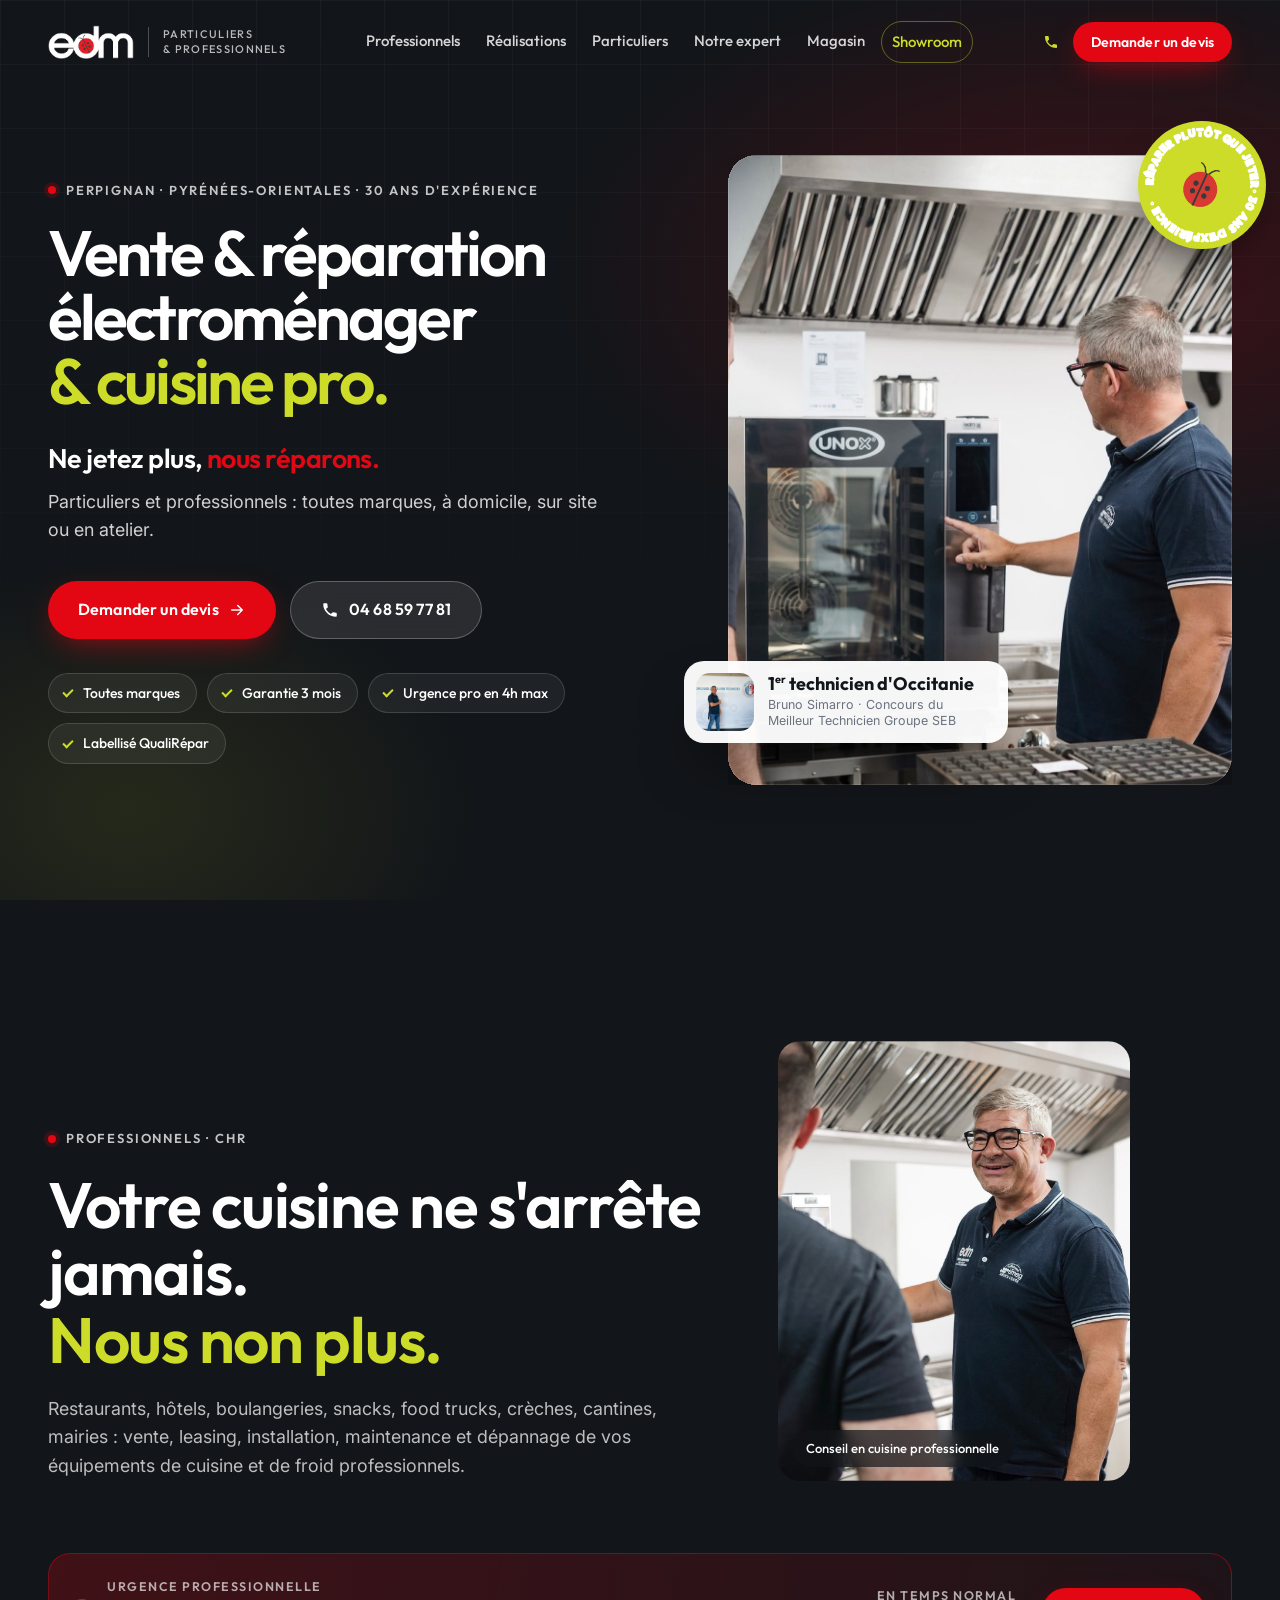
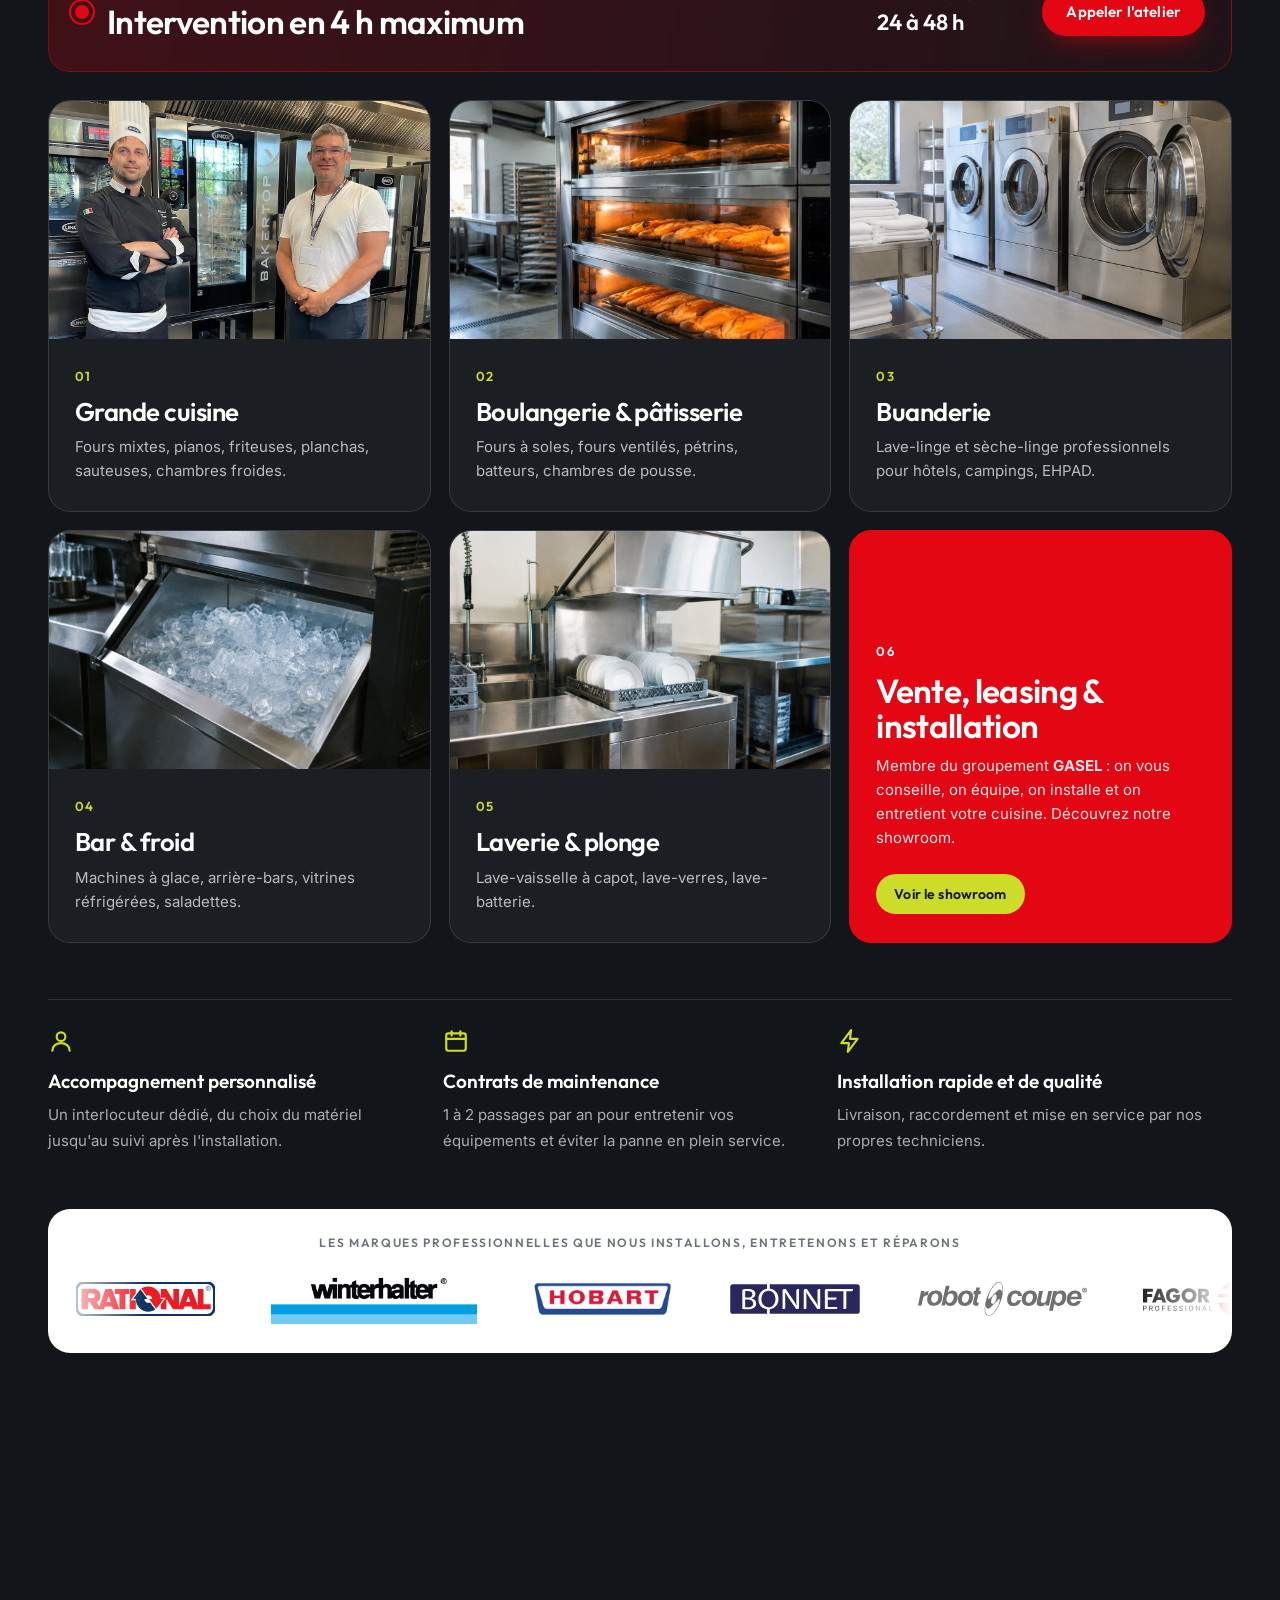
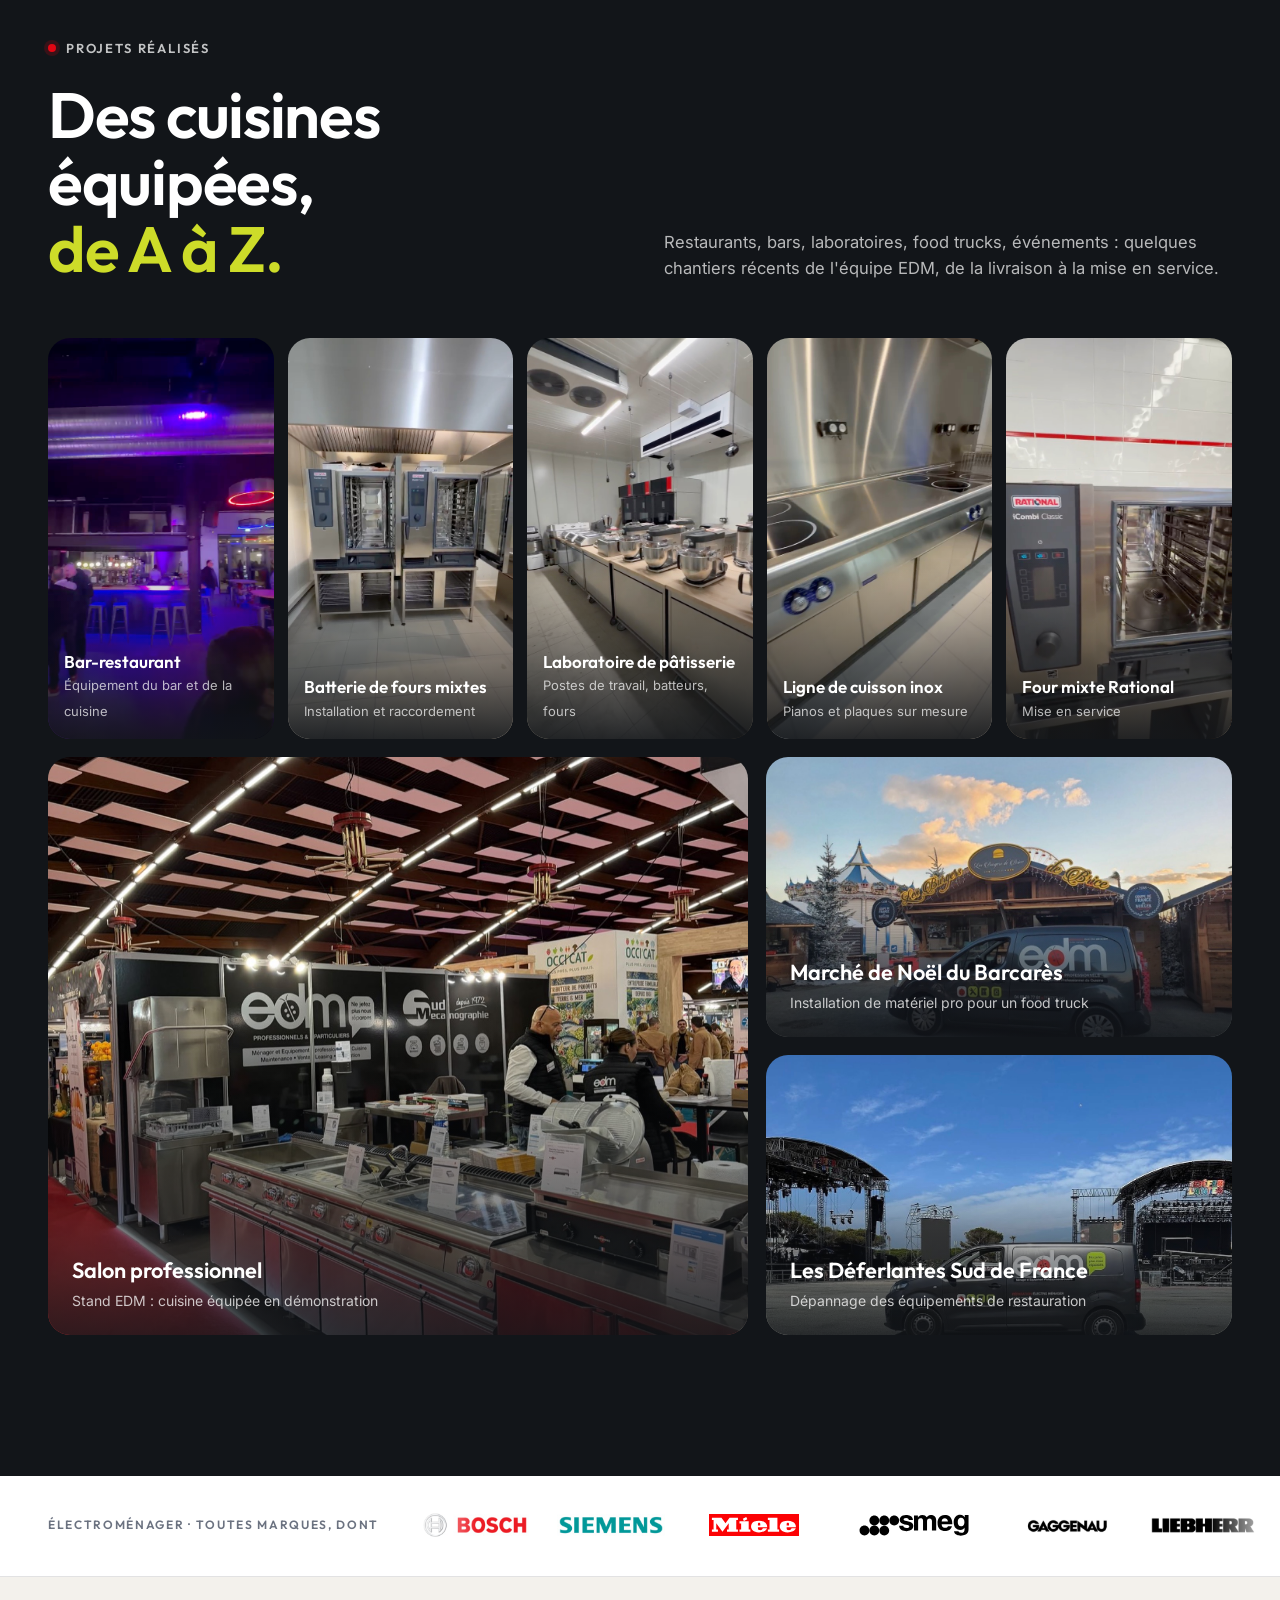
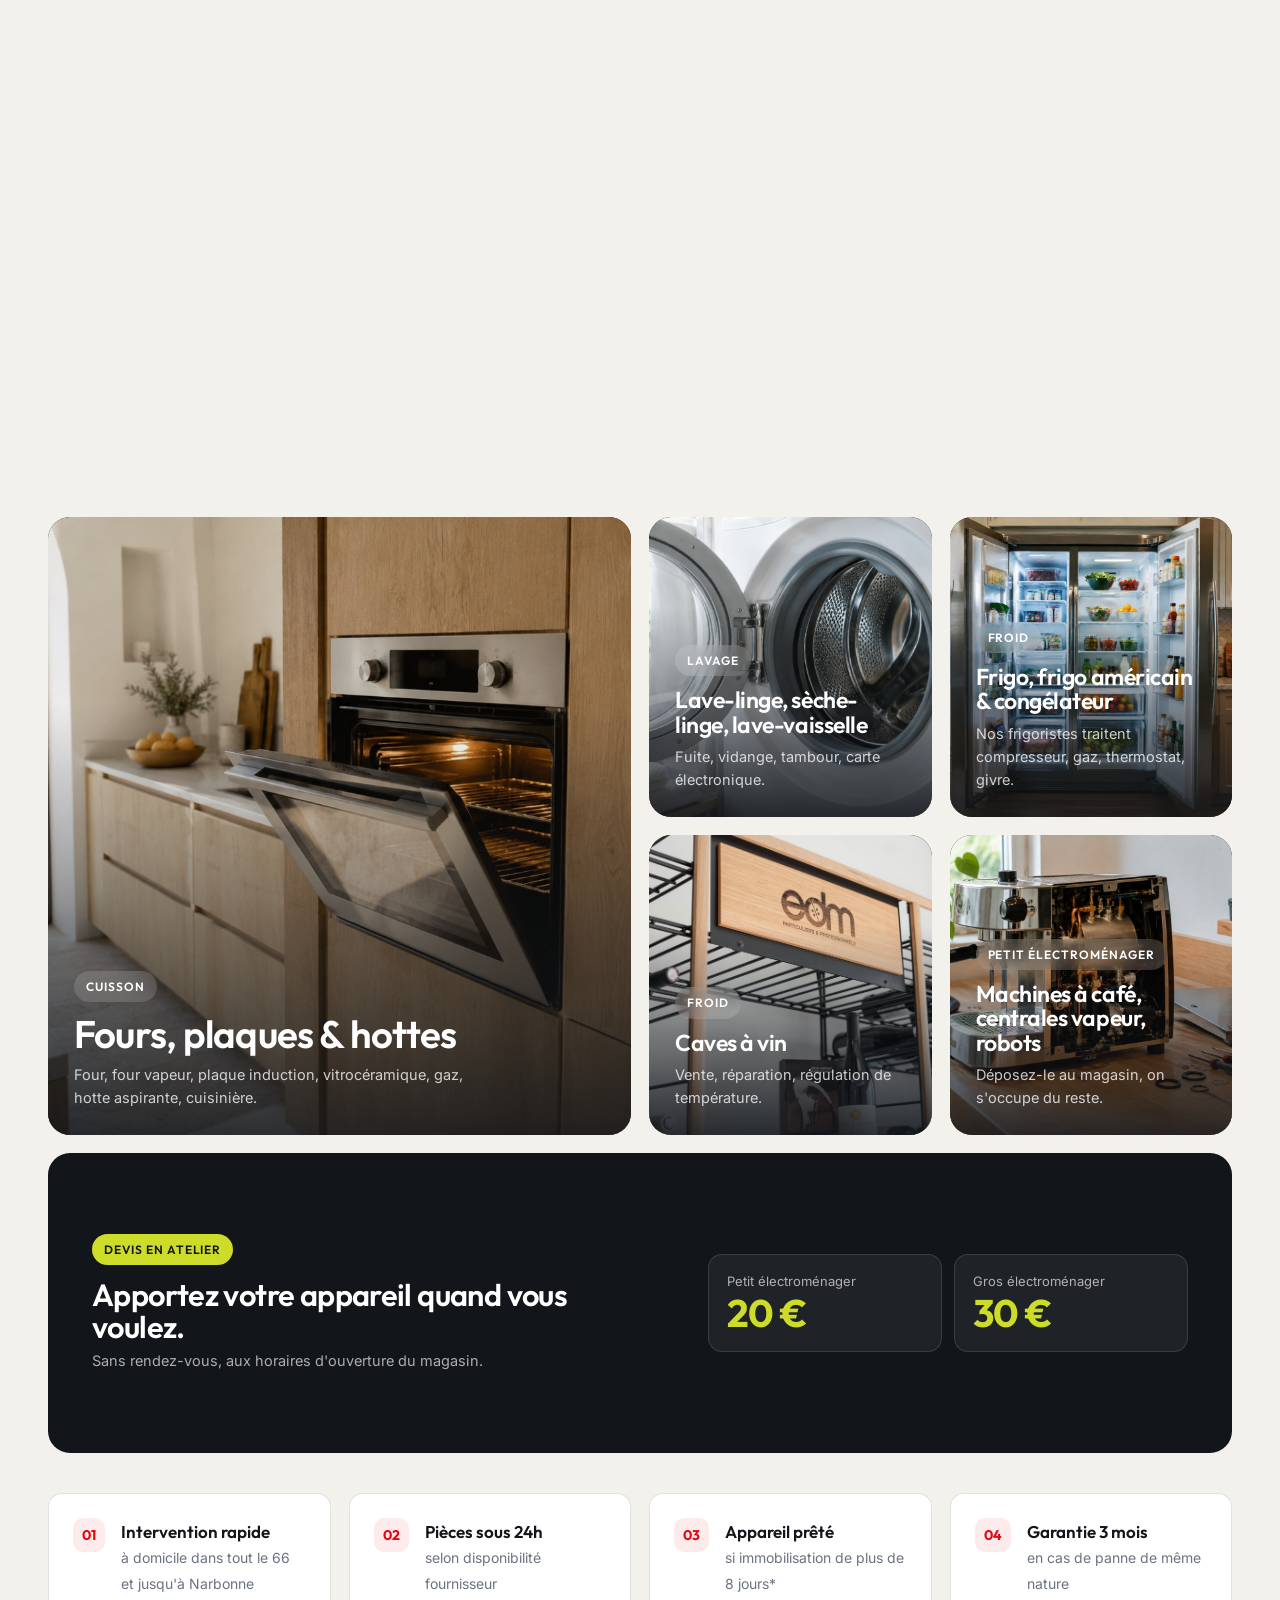
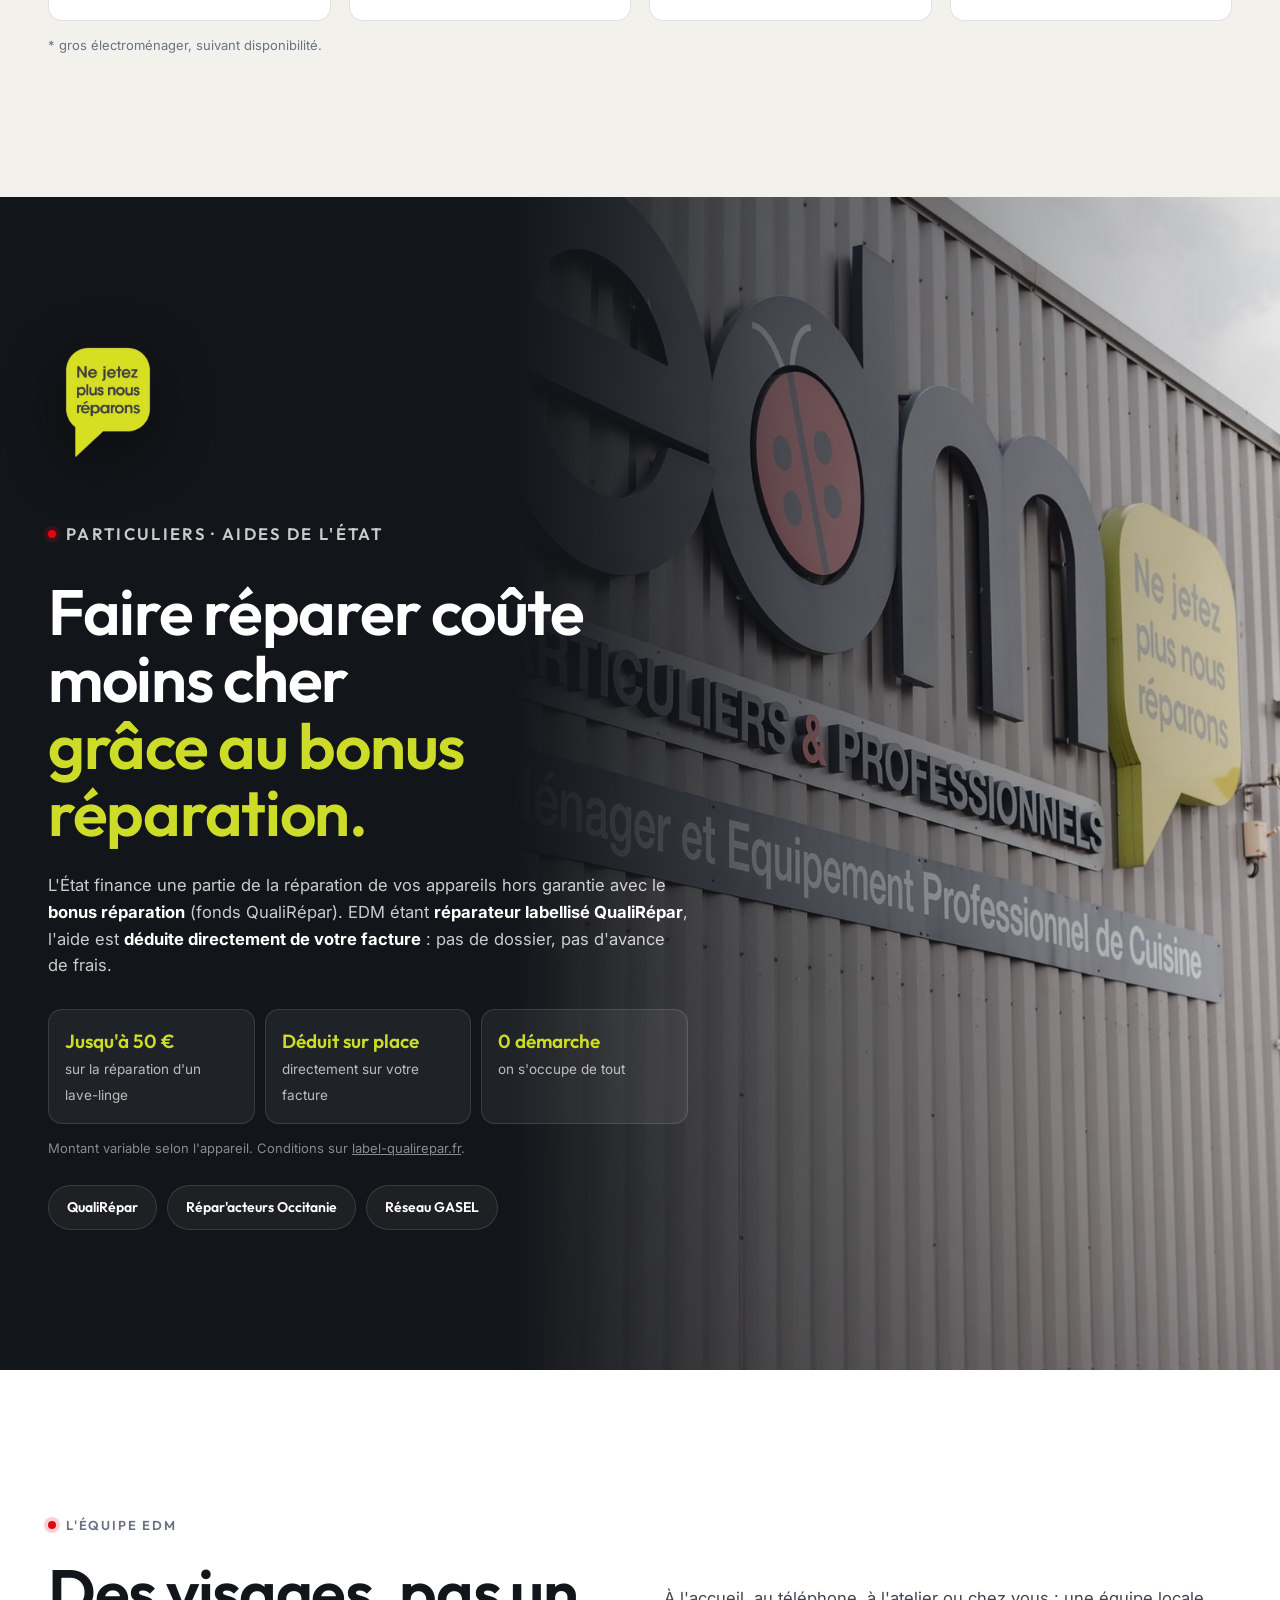
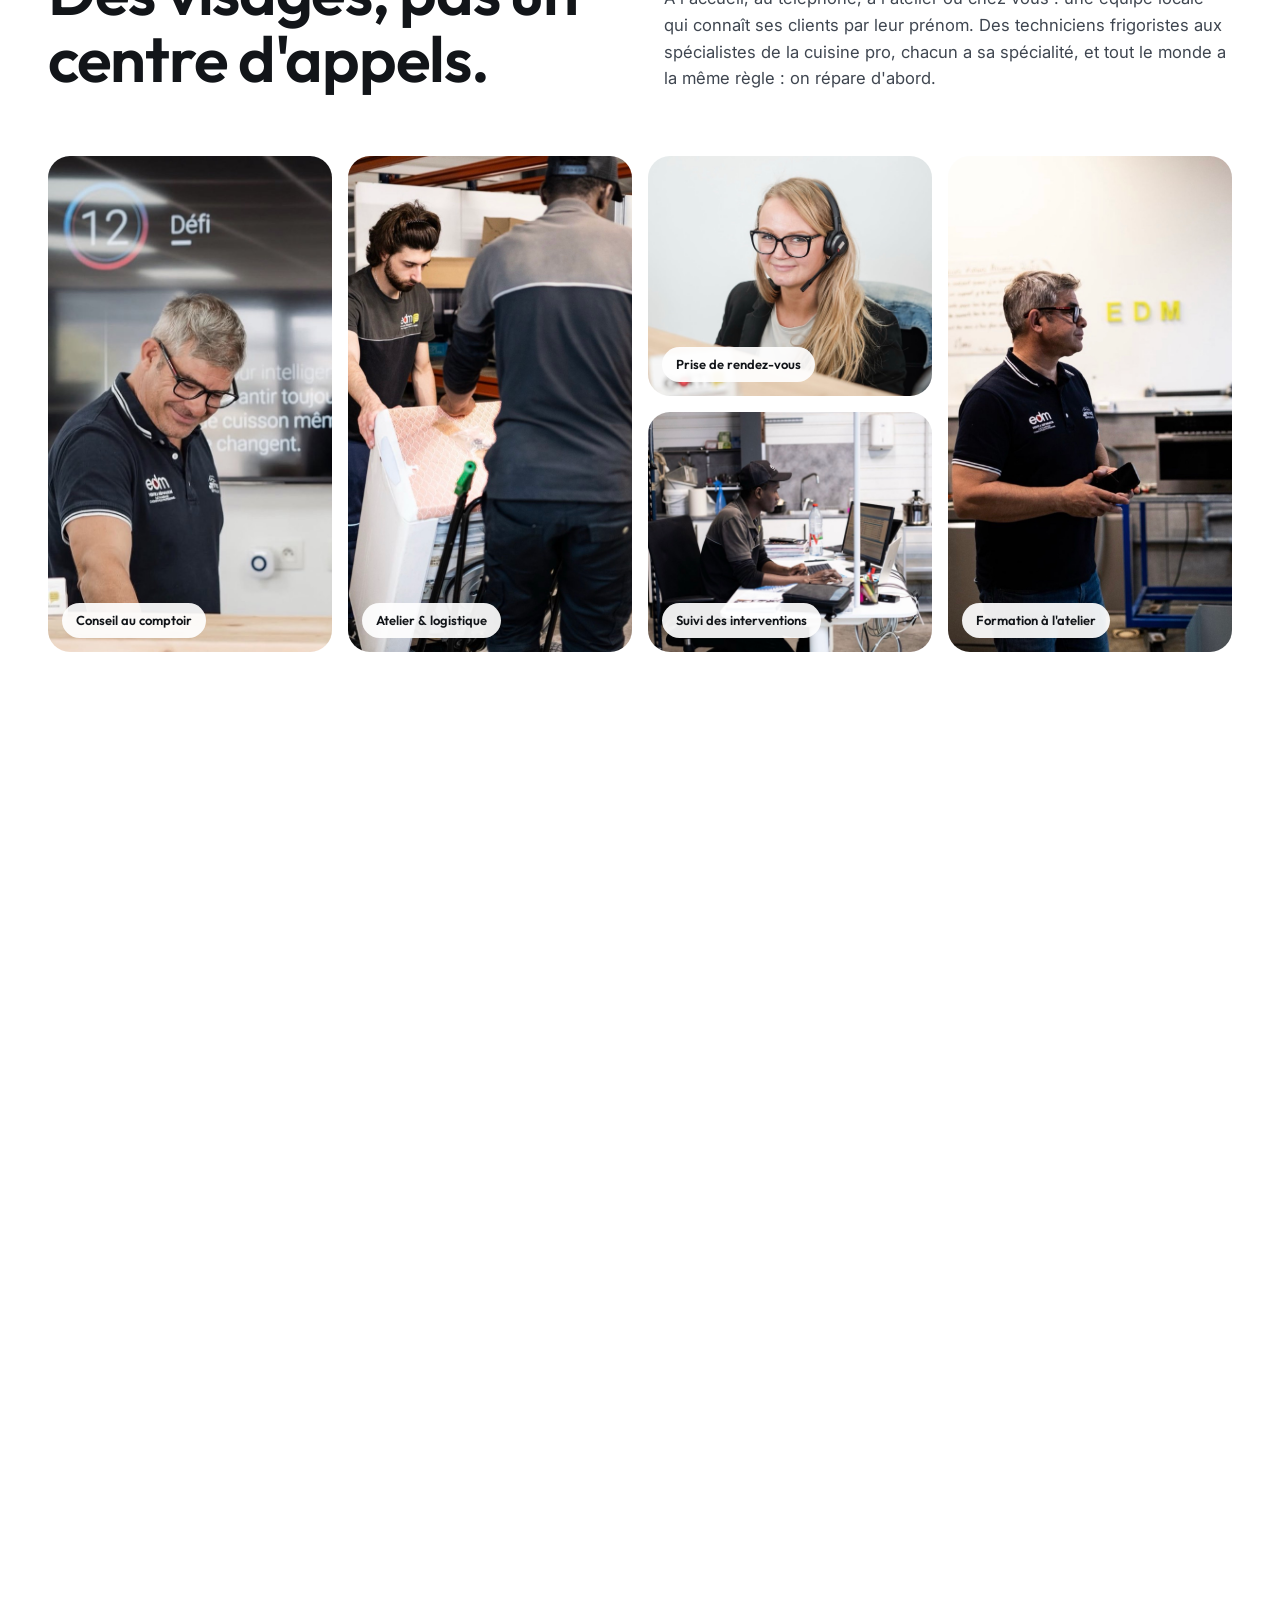
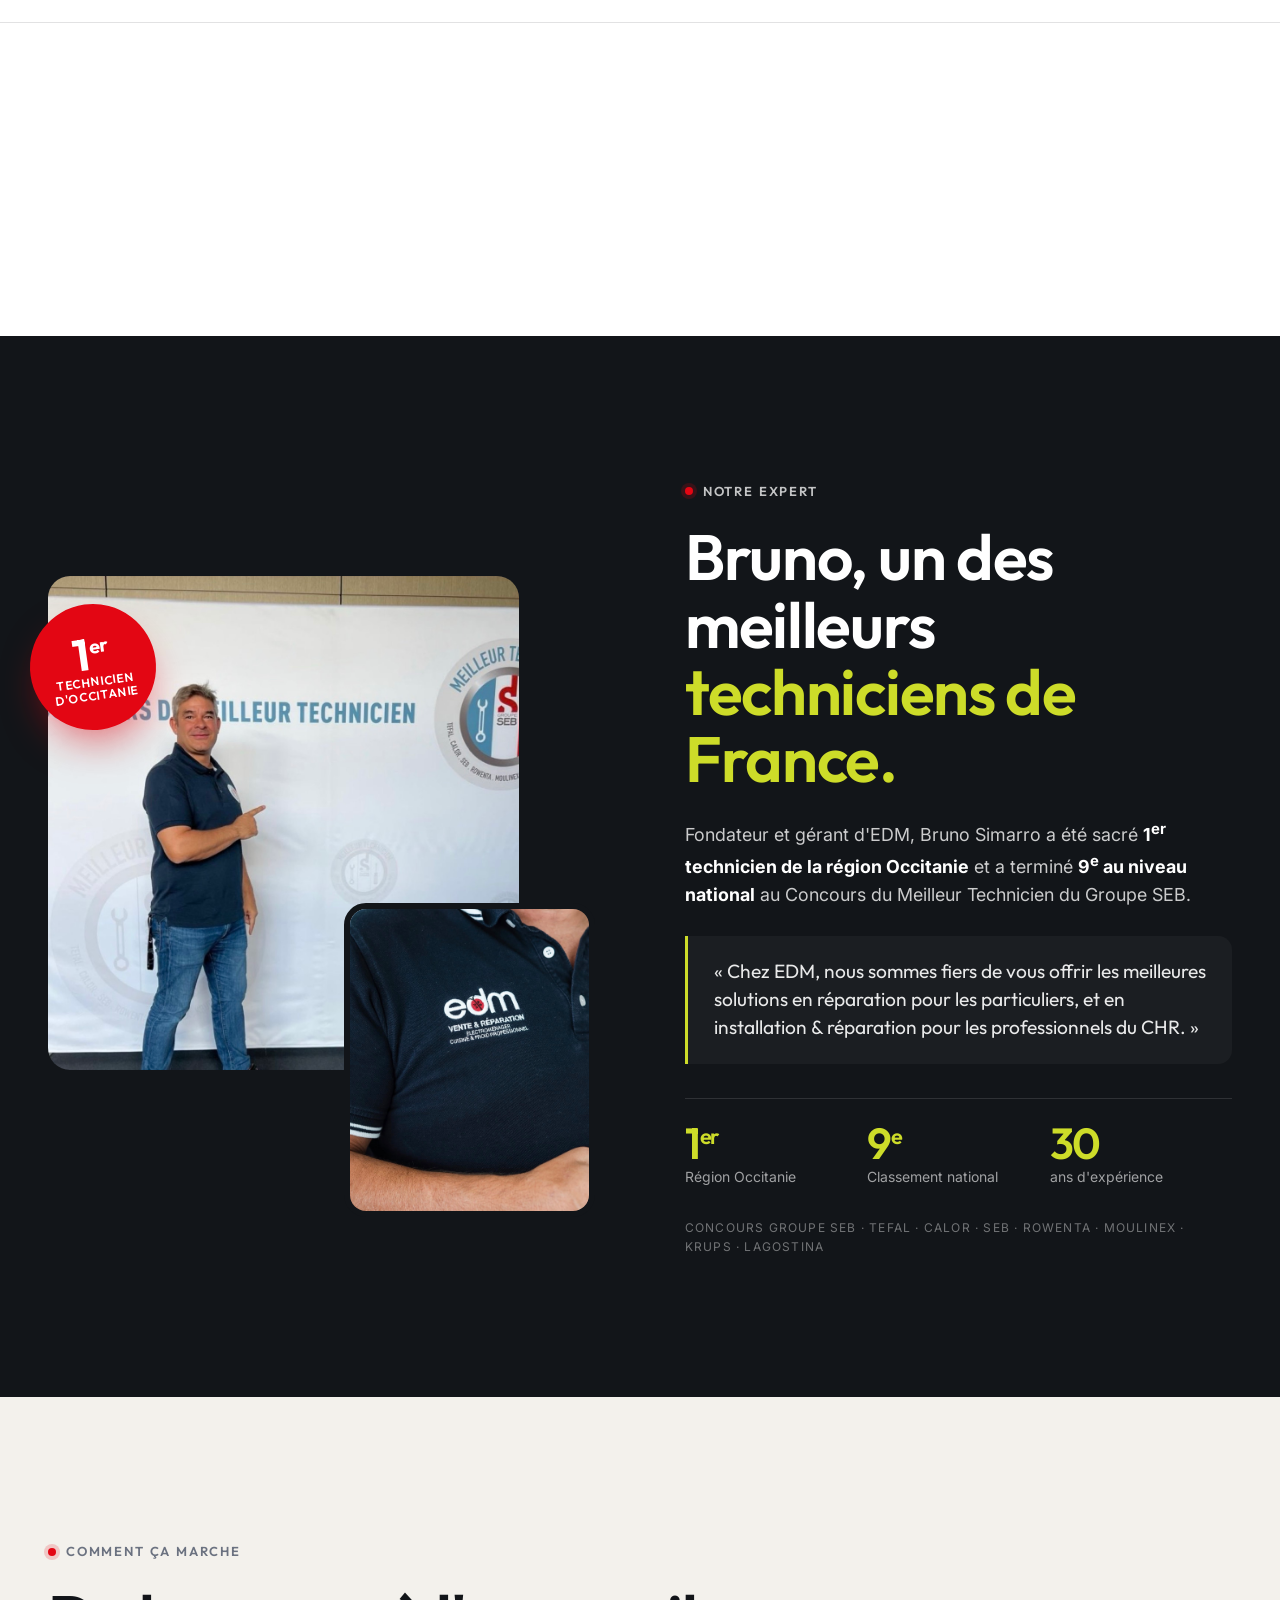
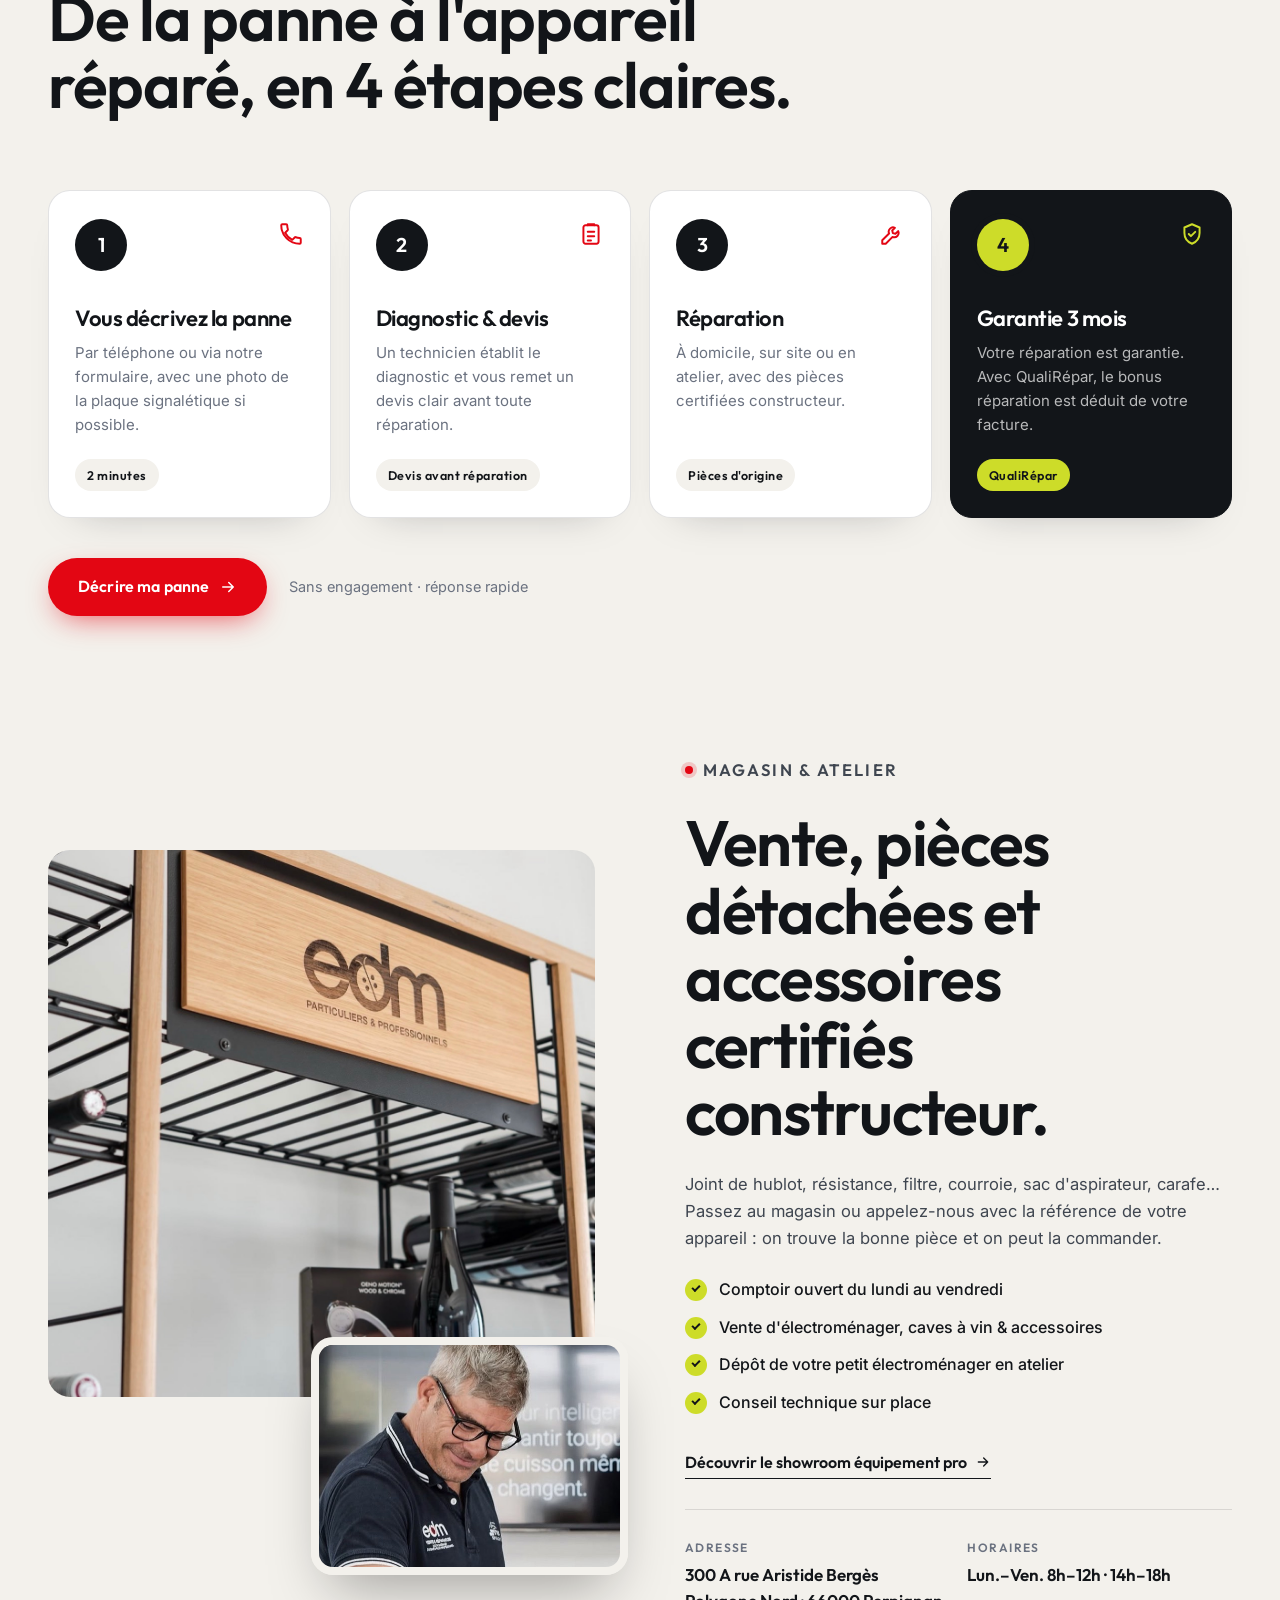
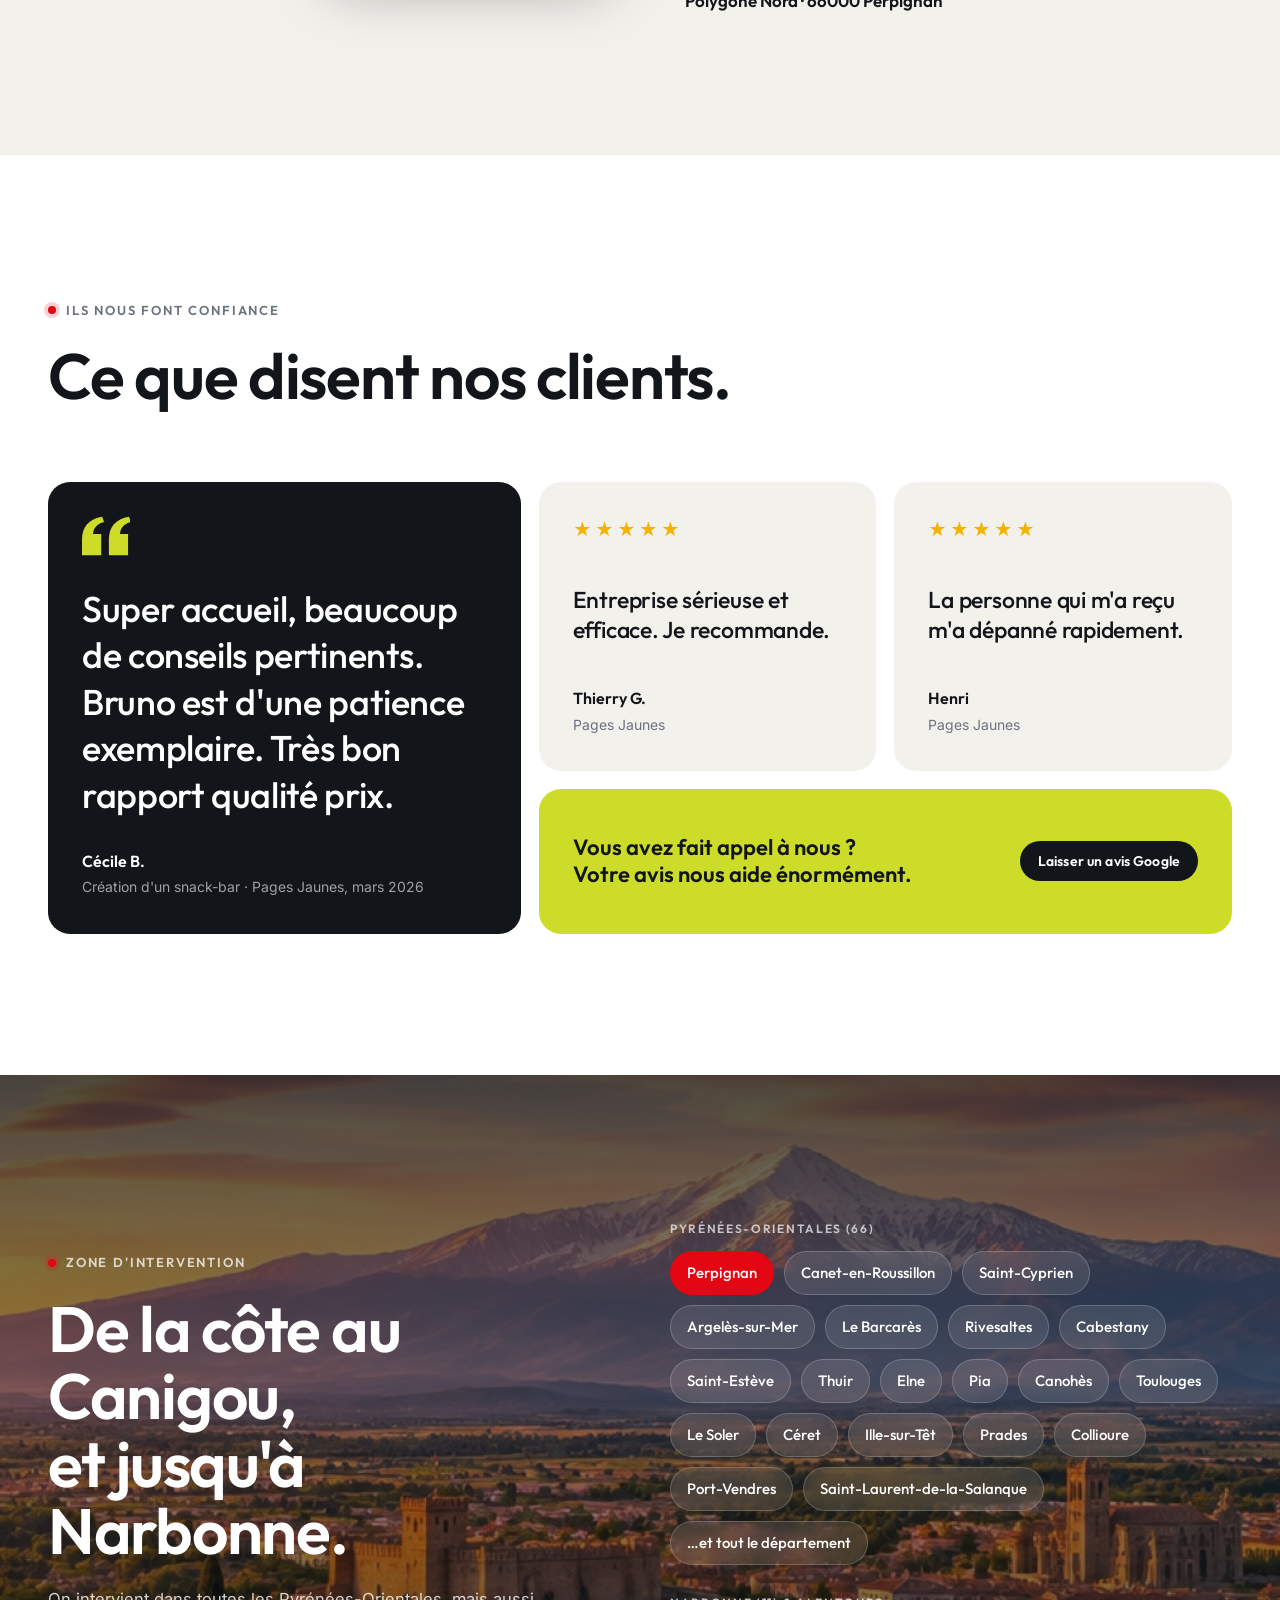
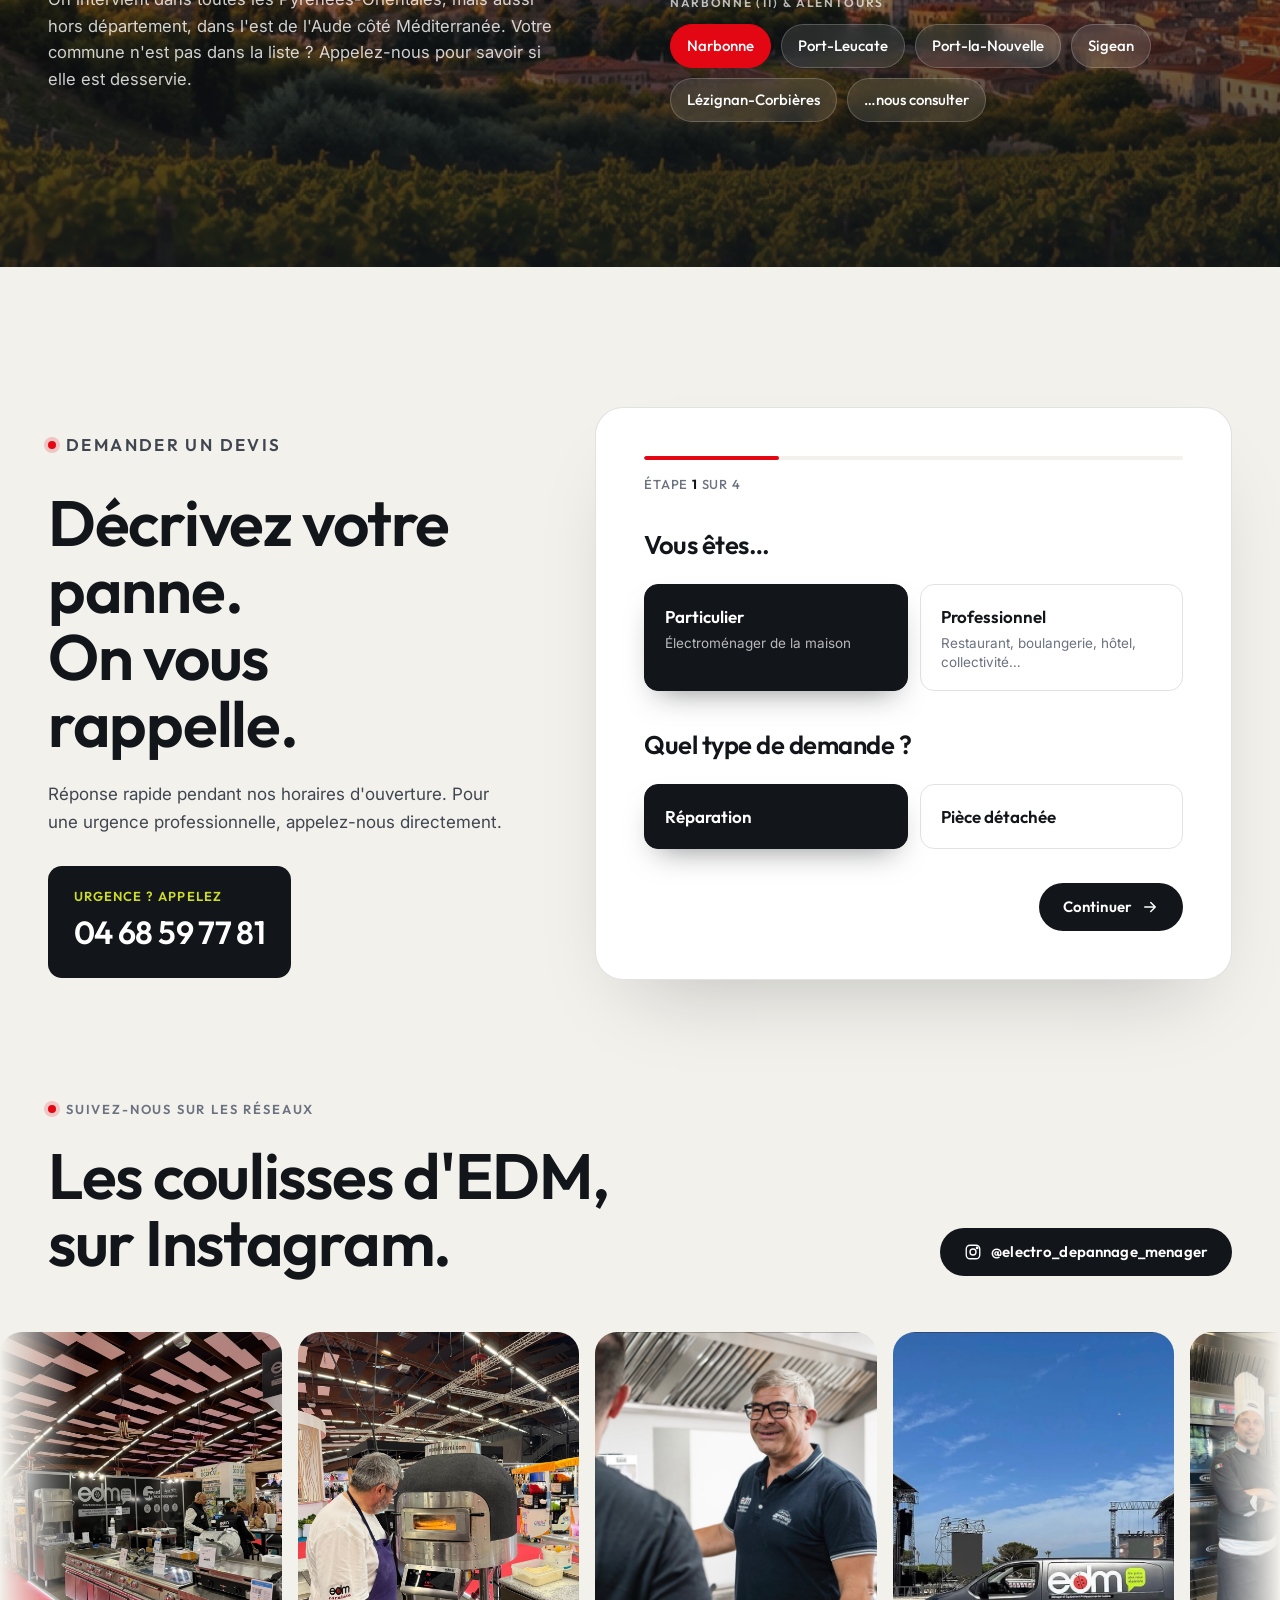
==== commit d0fe54f3: "Catalogue showroom en 5 catégories, demande de devis multi-produits, nouvel ordre de l'accueil" ====
--- a/index.html
+++ b/index.html
@@ -196,9 +196,9 @@
     </a>
     <nav class="nav__links" aria-label="Navigation principale">
       <a href="#pros">Professionnels</a>
+      <a href="#projets">Réalisations</a>
       <a href="#services">Particuliers</a>
       <a href="#bruno">Notre expert</a>
-      <a href="#projets">Réalisations</a>
       <a href="#atelier">Magasin</a>
       <a href="showroom.html" class="nav__showroom">Showroom</a>
     </nav>
@@ -213,9 +213,9 @@
 <div class="mobile-menu" aria-hidden="true">
   <nav>
     <a href="#pros">Professionnels</a>
+    <a href="#projets">Réalisations</a>
     <a href="#services">Particuliers</a>
     <a href="#bruno">Notre expert</a>
-    <a href="#projets">Réalisations</a>
     <a href="#atelier">Magasin</a>
     <a href="showroom.html">Showroom · vente</a>
     <a href="#devis">Devis</a>
@@ -232,10 +232,12 @@
     <div class="hero__content">
       <p class="eyebrow eyebrow--light"><span class="dot"></span> Perpignan · Pyrénées-Orientales · 30 ans d'expérience</p>
       <h1 class="hero__title">
-        <span class="line"><span>Ne jetez plus.</span></span>
-        <span class="line"><span><em>Nous réparons.</em></span></span>
+        <span class="line"><span>Vente &amp; réparation</span></span>
+        <span class="line"><span>électroménager</span></span>
+        <span class="line"><span><em>&amp; cuisine pro.</em></span></span>
       </h1>
-      <p class="hero__lead">Vente, réparation et entretien de votre <strong>électroménager</strong> et de vos <strong>équipements de cuisine &amp; froid professionnels</strong>. Toutes marques, à domicile ou en atelier.</p>
+      <p class="hero__slogan">Ne jetez plus, <em>nous réparons.</em></p>
+      <p class="hero__lead">Particuliers et professionnels&nbsp;: toutes marques, à domicile, sur site ou en atelier.</p>
       <div class="hero__actions">
         <a href="#devis" class="btn btn--red btn--lg">Demander un devis <svg viewBox="0 0 24 24" aria-hidden="true"><path d="M5 12h14M13 6l6 6-6 6"/></svg></a>
         <a href="tel:+33468597781" class="btn btn--glass btn--lg"><svg viewBox="0 0 24 24" aria-hidden="true" class="fill"><path d="M6.6 10.8a15.1 15.1 0 0 0 6.6 6.6l2.2-2.2c.3-.3.7-.4 1-.2 1.1.4 2.3.6 3.6.6.6 0 1 .4 1 1V20c0 .6-.4 1-1 1A17 17 0 0 1 3 4c0-.6.4-1 1-1h3.5c.6 0 1 .4 1 1 0 1.3.2 2.5.6 3.6.1.3 0 .7-.2 1z"/></svg> 04 68 59 77 81</a>
@@ -263,76 +265,6 @@
         <svg viewBox="0 0 120 120"><defs><path id="circ" d="M60 60 m-46 0 a46 46 0 1 1 92 0 a46 46 0 1 1 -92 0"/></defs><text><textPath href="#circ">RÉPARER PLUTÔT QUE JETER · 30 ANS D'EXPÉRIENCE · </textPath></text></svg>
         <img src="assets/brand/coccinelle.png" alt="">
       </div>
-    </div>
-  </div>
-</section>
-
-<!-- BRANDS -->
-<section class="brands" id="marques" aria-label="Marques d'électroménager réparées">
-  <p class="brands__label">Électroménager · toutes marques, dont</p>
-  <div class="brands__viewport">
-    <div class="brands__track">
-      <div class="brands__group"><img src="assets/brands/bosch.jpg" alt="Bosch"><img src="assets/brands/siemens.jpg" alt="Siemens"><img src="assets/brands/miele.svg" alt="Miele" class="is-svg"><img src="assets/brands/smeg.svg" alt="Smeg" class="is-svg"><img src="assets/brands/gaggenau.jpg" alt="Gaggenau"><img src="assets/brands/liebherr.jpg" alt="Liebherr"><img src="assets/brands/whirlpool.jpg" alt="Whirlpool"><img src="assets/brands/electrolux.jpg" alt="Electrolux"><img src="assets/brands/samsung.svg" alt="Samsung" class="is-svg"><img src="assets/brands/brandt.jpg" alt="Brandt"><img src="assets/brands/beko.jpg" alt="Beko"><img src="assets/brands/indesit.jpg" alt="Indesit"><img src="assets/brands/candy.jpg" alt="Candy"><img src="assets/brands/rosieres.jpg" alt="Rosières"><img src="assets/brands/fagor.jpg" alt="Fagor"><img src="assets/brands/campingaz.jpg" alt="Campingaz"></div>
-      <div class="brands__group" aria-hidden="true"><img src="assets/brands/bosch.jpg" alt=""><img src="assets/brands/siemens.jpg" alt=""><img src="assets/brands/miele.svg" alt="" class="is-svg"><img src="assets/brands/smeg.svg" alt="" class="is-svg"><img src="assets/brands/gaggenau.jpg" alt=""><img src="assets/brands/liebherr.jpg" alt=""><img src="assets/brands/whirlpool.jpg" alt=""><img src="assets/brands/electrolux.jpg" alt=""><img src="assets/brands/samsung.svg" alt="" class="is-svg"><img src="assets/brands/brandt.jpg" alt=""><img src="assets/brands/beko.jpg" alt=""><img src="assets/brands/indesit.jpg" alt=""><img src="assets/brands/candy.jpg" alt=""><img src="assets/brands/rosieres.jpg" alt=""><img src="assets/brands/fagor.jpg" alt=""><img src="assets/brands/campingaz.jpg" alt=""></div>
-    </div>
-  </div>
-</section>
-
-<!-- INTRO + STATS -->
-<section class="intro section">
-  <div class="container intro__grid">
-    <div class="intro__text reveal">
-      <p class="eyebrow"><span class="dot"></span> Ateliers Simarro</p>
-      <h2 class="h2">Une équipe de techniciens <span class="hl">formés par les marques</span>, installée au cœur du Polygone Nord.</h2>
-    </div>
-    <div class="intro__side reveal">
-      <p>Fort de 30 ans d'expérience, EDM répare ce que d'autres vous conseillent de jeter. Lave-linge, four, frigo américain, plancha, four mixte ou machine à glace : nos techniciens diagnostiquent, commandent la pièce d'origine et remettent votre appareil en service, chez vous ou dans notre atelier.</p>
-      <a href="#equipe" class="link-arrow">Rencontrer l'équipe <svg viewBox="0 0 24 24" aria-hidden="true"><path d="M5 12h14M13 6l6 6-6 6"/></svg></a>
-    </div>
-  </div>
-
-  <div class="container">
-    <a href="#aides" class="qr reveal">
-      <span class="qr__badge"><b>Quali</b>Répar</span>
-      <span class="qr__text">
-        <b>Réparateur labellisé QualiRépar</b>
-        <span>Grâce au label, le bonus réparation de l'État est déduit directement de votre facture. Vous payez moins, sans aucune démarche.</span>
-      </span>
-      <span class="qr__amount"><small>jusqu'à</small><b>50&nbsp;€</b><small>sur un lave-linge</small></span>
-      <svg class="qr__arrow" viewBox="0 0 24 24" aria-hidden="true"><path d="M5 12h14M13 6l6 6-6 6"/></svg>
-    </a>
-  </div>
-
-  <div class="container stats">
-    <div class="stat reveal"><b data-count="30">0</b><span>ans</span><p>d'expérience dans le métier</p></div>
-    <div class="stat reveal"><b data-count="50">0</b><span>+</span><p>marques réparables, sous garantie ou hors garantie</p></div>
-    <div class="stat reveal"><b data-count="4">0</b><span>h max</span><p>pour une intervention urgente chez les professionnels</p></div>
-    <div class="stat reveal"><b data-count="3">0</b><span>mois</span><p>de garantie sur chaque réparation</p></div>
-  </div>
-</section>
-
-<!-- BRUNO -->
-<section class="expert section section--dark" id="bruno">
-  <div class="container expert__grid">
-    <div class="expert__media reveal">
-      <figure class="expert__main"><img src="assets/img/real/bruno-concours.jpg" alt="Bruno Simarro au Concours du Meilleur Technicien du Groupe SEB" loading="lazy"></figure>
-      <figure class="expert__second"><img src="assets/img/real/polo-edm.jpg" alt="Le polo EDM, vente et réparation" loading="lazy"></figure>
-      <div class="expert__medal">
-        <b>1<sup>er</sup></b>
-        <span>technicien<br>d'Occitanie</span>
-      </div>
-    </div>
-    <div class="expert__text reveal">
-      <p class="eyebrow eyebrow--light"><span class="dot"></span> Notre expert</p>
-      <h2 class="h2">Bruno, un des meilleurs <span class="hl-lime">techniciens de France.</span></h2>
-      <p class="expert__lead">Fondateur et gérant d'EDM, Bruno Simarro a été sacré <b>1<sup>er</sup> technicien de la région Occitanie</b> et a terminé <b>9<sup>e</sup> au niveau national</b> au Concours du Meilleur Technicien du Groupe SEB.</p>
-      <blockquote class="expert__quote">«&nbsp;Chez EDM, nous sommes fiers de vous offrir les meilleures solutions en réparation pour les particuliers, et en installation &amp; réparation pour les professionnels du CHR.&nbsp;»</blockquote>
-      <div class="expert__facts">
-        <div><b>1<sup>er</sup></b><span>Région Occitanie</span></div>
-        <div><b>9<sup>e</sup></b><span>Classement national</span></div>
-        <div><b>30</b><span>ans d'expérience</span></div>
-      </div>
-      <p class="expert__brands">Concours Groupe SEB · Tefal · Calor · SEB · Rowenta · Moulinex · Krups · Lagostina</p>
     </div>
   </div>
 </section>
@@ -427,6 +359,90 @@
   </div>
 </section>
 
+<!-- PROJETS -->
+<section class="projects section section--dark" id="projets">
+  <div class="container">
+    <div class="projects__head">
+      <div class="section-head section-head--light reveal">
+        <p class="eyebrow eyebrow--light"><span class="dot"></span> Projets réalisés</p>
+        <h2 class="h2">Des cuisines équipées,<br><span class="hl-lime">de A à Z.</span></h2>
+      </div>
+      <p class="projects__intro reveal">Restaurants, bars, laboratoires, food trucks, événements : quelques chantiers récents de l'équipe EDM, de la livraison à la mise en service.</p>
+    </div>
+
+    <div class="reels">
+      <div class="reels__track">
+        <figure class="reel reveal">
+        <video src="assets/video/projets/bar-restaurant.mp4" poster="assets/video/projets/bar-restaurant.jpg" muted playsinline loop preload="none" data-autoplay></video>
+        <figcaption><b>Bar-restaurant</b><span>Équipement du bar et de la cuisine</span></figcaption>
+      </figure>
+        <figure class="reel reveal">
+        <video src="assets/video/projets/fours-mixtes.mp4" poster="assets/video/projets/fours-mixtes.jpg" muted playsinline loop preload="none" data-autoplay></video>
+        <figcaption><b>Batterie de fours mixtes</b><span>Installation et raccordement</span></figcaption>
+      </figure>
+        <figure class="reel reveal">
+        <video src="assets/video/projets/grande-cuisine.mp4" poster="assets/video/projets/grande-cuisine.jpg" muted playsinline loop preload="none" data-autoplay></video>
+        <figcaption><b>Laboratoire de pâtisserie</b><span>Postes de travail, batteurs, fours</span></figcaption>
+      </figure>
+        <figure class="reel reveal">
+        <video src="assets/video/projets/ligne-cuisson.mp4" poster="assets/video/projets/ligne-cuisson.jpg" muted playsinline loop preload="none" data-autoplay></video>
+        <figcaption><b>Ligne de cuisson inox</b><span>Pianos et plaques sur mesure</span></figcaption>
+      </figure>
+        <figure class="reel reveal">
+        <video src="assets/video/projets/four-rational.mp4" poster="assets/video/projets/four-rational.jpg" muted playsinline loop preload="none" data-autoplay></video>
+        <figcaption><b>Four mixte Rational</b><span>Mise en service</span></figcaption>
+      </figure>
+        <figure class="reel reel--clone" aria-hidden="true">
+        <video src="assets/video/projets/bar-restaurant.mp4" poster="assets/video/projets/bar-restaurant.jpg" muted playsinline loop preload="none" data-autoplay></video>
+        <figcaption><b>Bar-restaurant</b><span>Équipement du bar et de la cuisine</span></figcaption>
+      </figure>
+        <figure class="reel reel--clone" aria-hidden="true">
+        <video src="assets/video/projets/fours-mixtes.mp4" poster="assets/video/projets/fours-mixtes.jpg" muted playsinline loop preload="none" data-autoplay></video>
+        <figcaption><b>Batterie de fours mixtes</b><span>Installation et raccordement</span></figcaption>
+      </figure>
+        <figure class="reel reel--clone" aria-hidden="true">
+        <video src="assets/video/projets/grande-cuisine.mp4" poster="assets/video/projets/grande-cuisine.jpg" muted playsinline loop preload="none" data-autoplay></video>
+        <figcaption><b>Laboratoire de pâtisserie</b><span>Postes de travail, batteurs, fours</span></figcaption>
+      </figure>
+        <figure class="reel reel--clone" aria-hidden="true">
+        <video src="assets/video/projets/ligne-cuisson.mp4" poster="assets/video/projets/ligne-cuisson.jpg" muted playsinline loop preload="none" data-autoplay></video>
+        <figcaption><b>Ligne de cuisson inox</b><span>Pianos et plaques sur mesure</span></figcaption>
+      </figure>
+        <figure class="reel reel--clone" aria-hidden="true">
+        <video src="assets/video/projets/four-rational.mp4" poster="assets/video/projets/four-rational.jpg" muted playsinline loop preload="none" data-autoplay></video>
+        <figcaption><b>Four mixte Rational</b><span>Mise en service</span></figcaption>
+      </figure>
+      </div>
+    </div>
+
+    <div class="field__grid">
+      <figure class="shot shot--big reveal">
+        <img src="assets/img/real/salon-stand-edm.jpg" alt="Le stand EDM sur un salon professionnel avec une cuisine équipée" loading="lazy">
+        <figcaption><b>Salon professionnel</b><span>Stand EDM : cuisine équipée en démonstration</span></figcaption>
+      </figure>
+      <figure class="shot reveal">
+        <img src="assets/img/real/camion-noel.jpg" alt="Le camion EDM devant un food truck au marché de Noël du Barcarès" loading="lazy">
+        <figcaption><b>Marché de Noël du Barcarès</b><span>Installation de matériel pro pour un food truck</span></figcaption>
+      </figure>
+      <figure class="shot reveal">
+        <img src="assets/img/real/camion-festival.jpg" alt="Le camion EDM sur le site du festival Les Déferlantes au Barcarès" loading="lazy">
+        <figcaption><b>Les Déferlantes Sud de France</b><span>Dépannage des équipements de restauration</span></figcaption>
+      </figure>
+    </div>
+  </div>
+</section>
+
+<!-- BRANDS -->
+<section class="brands" id="marques" aria-label="Marques d'électroménager réparées">
+  <p class="brands__label">Électroménager · toutes marques, dont</p>
+  <div class="brands__viewport">
+    <div class="brands__track">
+      <div class="brands__group"><img src="assets/brands/bosch.jpg" alt="Bosch"><img src="assets/brands/siemens.jpg" alt="Siemens"><img src="assets/brands/miele.svg" alt="Miele" class="is-svg"><img src="assets/brands/smeg.svg" alt="Smeg" class="is-svg"><img src="assets/brands/gaggenau.jpg" alt="Gaggenau"><img src="assets/brands/liebherr.jpg" alt="Liebherr"><img src="assets/brands/whirlpool.jpg" alt="Whirlpool"><img src="assets/brands/electrolux.jpg" alt="Electrolux"><img src="assets/brands/samsung.svg" alt="Samsung" class="is-svg"><img src="assets/brands/brandt.jpg" alt="Brandt"><img src="assets/brands/beko.jpg" alt="Beko"><img src="assets/brands/indesit.jpg" alt="Indesit"><img src="assets/brands/candy.jpg" alt="Candy"><img src="assets/brands/rosieres.jpg" alt="Rosières"><img src="assets/brands/fagor.jpg" alt="Fagor"><img src="assets/brands/campingaz.jpg" alt="Campingaz"></div>
+      <div class="brands__group" aria-hidden="true"><img src="assets/brands/bosch.jpg" alt=""><img src="assets/brands/siemens.jpg" alt=""><img src="assets/brands/miele.svg" alt="" class="is-svg"><img src="assets/brands/smeg.svg" alt="" class="is-svg"><img src="assets/brands/gaggenau.jpg" alt=""><img src="assets/brands/liebherr.jpg" alt=""><img src="assets/brands/whirlpool.jpg" alt=""><img src="assets/brands/electrolux.jpg" alt=""><img src="assets/brands/samsung.svg" alt="" class="is-svg"><img src="assets/brands/brandt.jpg" alt=""><img src="assets/brands/beko.jpg" alt=""><img src="assets/brands/indesit.jpg" alt=""><img src="assets/brands/candy.jpg" alt=""><img src="assets/brands/rosieres.jpg" alt=""><img src="assets/brands/fagor.jpg" alt=""><img src="assets/brands/campingaz.jpg" alt=""></div>
+    </div>
+  </div>
+</section>
+
 <!-- SERVICES PARTICULIERS -->
 <section class="services section section--paper" id="services">
   <div class="container">
@@ -542,6 +558,65 @@
       <figure class="tile reveal"><img src="assets/img/real/accueil-casque.jpg" alt="Standardiste EDM au téléphone" loading="lazy"><figcaption>Prise de rendez-vous</figcaption></figure>
       <figure class="tile tile--tall reveal"><img src="assets/img/real/bruno-atelier.jpg" alt="Bruno dans l'atelier de formation EDM" loading="lazy"><figcaption>Formation à l'atelier</figcaption></figure>
       <figure class="tile reveal"><img src="assets/img/real/equipe-bureau.jpg" alt="Technicien EDM au bureau planifiant les interventions" loading="lazy"><figcaption>Suivi des interventions</figcaption></figure>
+    </div>
+  </div>
+</section>
+
+<!-- INTRO + STATS -->
+<section class="intro section">
+  <div class="container intro__grid">
+    <div class="intro__text reveal">
+      <p class="eyebrow"><span class="dot"></span> Ateliers Simarro</p>
+      <h2 class="h2">Une équipe de techniciens <span class="hl">formés par les marques</span>, installée au cœur du Polygone Nord.</h2>
+    </div>
+    <div class="intro__side reveal">
+      <p>Fort de 30 ans d'expérience, EDM répare ce que d'autres vous conseillent de jeter. Lave-linge, four, frigo américain, plancha, four mixte ou machine à glace : nos techniciens diagnostiquent, commandent la pièce d'origine et remettent votre appareil en service, chez vous ou dans notre atelier.</p>
+      <a href="#equipe" class="link-arrow">Rencontrer l'équipe <svg viewBox="0 0 24 24" aria-hidden="true"><path d="M5 12h14M13 6l6 6-6 6"/></svg></a>
+    </div>
+  </div>
+
+  <div class="container">
+    <a href="#aides" class="qr reveal">
+      <span class="qr__badge"><b>Quali</b>Répar</span>
+      <span class="qr__text">
+        <b>Réparateur labellisé QualiRépar</b>
+        <span>Grâce au label, le bonus réparation de l'État est déduit directement de votre facture. Vous payez moins, sans aucune démarche.</span>
+      </span>
+      <span class="qr__amount"><small>jusqu'à</small><b>50&nbsp;€</b><small>sur un lave-linge</small></span>
+      <svg class="qr__arrow" viewBox="0 0 24 24" aria-hidden="true"><path d="M5 12h14M13 6l6 6-6 6"/></svg>
+    </a>
+  </div>
+
+  <div class="container stats">
+    <div class="stat reveal"><b data-count="30">0</b><span>ans</span><p>d'expérience dans le métier</p></div>
+    <div class="stat reveal"><b data-count="50">0</b><span>+</span><p>marques réparables, sous garantie ou hors garantie</p></div>
+    <div class="stat reveal"><b data-count="4">0</b><span>h max</span><p>pour une intervention urgente chez les professionnels</p></div>
+    <div class="stat reveal"><b data-count="3">0</b><span>mois</span><p>de garantie sur chaque réparation</p></div>
+  </div>
+</section>
+
+<!-- BRUNO -->
+<section class="expert section section--dark" id="bruno">
+  <div class="container expert__grid">
+    <div class="expert__media reveal">
+      <figure class="expert__main"><img src="assets/img/real/bruno-concours.jpg" alt="Bruno Simarro au Concours du Meilleur Technicien du Groupe SEB" loading="lazy"></figure>
+      <figure class="expert__second"><img src="assets/img/real/polo-edm.jpg" alt="Le polo EDM, vente et réparation" loading="lazy"></figure>
+      <div class="expert__medal">
+        <b>1<sup>er</sup></b>
+        <span>technicien<br>d'Occitanie</span>
+      </div>
+    </div>
+    <div class="expert__text reveal">
+      <p class="eyebrow eyebrow--light"><span class="dot"></span> Notre expert</p>
+      <h2 class="h2">Bruno, un des meilleurs <span class="hl-lime">techniciens de France.</span></h2>
+      <p class="expert__lead">Fondateur et gérant d'EDM, Bruno Simarro a été sacré <b>1<sup>er</sup> technicien de la région Occitanie</b> et a terminé <b>9<sup>e</sup> au niveau national</b> au Concours du Meilleur Technicien du Groupe SEB.</p>
+      <blockquote class="expert__quote">«&nbsp;Chez EDM, nous sommes fiers de vous offrir les meilleures solutions en réparation pour les particuliers, et en installation &amp; réparation pour les professionnels du CHR.&nbsp;»</blockquote>
+      <div class="expert__facts">
+        <div><b>1<sup>er</sup></b><span>Région Occitanie</span></div>
+        <div><b>9<sup>e</sup></b><span>Classement national</span></div>
+        <div><b>30</b><span>ans d'expérience</span></div>
+      </div>
+      <p class="expert__brands">Concours Groupe SEB · Tefal · Calor · SEB · Rowenta · Moulinex · Krups · Lagostina</p>
     </div>
   </div>
 </section>
@@ -616,79 +691,6 @@
   </div>
 </section>
 
-<!-- PROJETS -->
-<section class="projects section section--dark" id="projets">
-  <div class="container">
-    <div class="projects__head">
-      <div class="section-head section-head--light reveal">
-        <p class="eyebrow eyebrow--light"><span class="dot"></span> Projets réalisés</p>
-        <h2 class="h2">Des cuisines équipées,<br><span class="hl-lime">de A à Z.</span></h2>
-      </div>
-      <p class="projects__intro reveal">Restaurants, bars, laboratoires, food trucks, événements : quelques chantiers récents de l'équipe EDM, de la livraison à la mise en service.</p>
-    </div>
-
-    <div class="reels">
-      <div class="reels__track">
-        <figure class="reel reveal">
-        <video src="assets/video/projets/bar-restaurant.mp4" poster="assets/video/projets/bar-restaurant.jpg" muted playsinline loop preload="none" data-autoplay></video>
-        <figcaption><b>Bar-restaurant</b><span>Équipement du bar et de la cuisine</span></figcaption>
-      </figure>
-        <figure class="reel reveal">
-        <video src="assets/video/projets/fours-mixtes.mp4" poster="assets/video/projets/fours-mixtes.jpg" muted playsinline loop preload="none" data-autoplay></video>
-        <figcaption><b>Batterie de fours mixtes</b><span>Installation et raccordement</span></figcaption>
-      </figure>
-        <figure class="reel reveal">
-        <video src="assets/video/projets/grande-cuisine.mp4" poster="assets/video/projets/grande-cuisine.jpg" muted playsinline loop preload="none" data-autoplay></video>
-        <figcaption><b>Laboratoire de pâtisserie</b><span>Postes de travail, batteurs, fours</span></figcaption>
-      </figure>
-        <figure class="reel reveal">
-        <video src="assets/video/projets/ligne-cuisson.mp4" poster="assets/video/projets/ligne-cuisson.jpg" muted playsinline loop preload="none" data-autoplay></video>
-        <figcaption><b>Ligne de cuisson inox</b><span>Pianos et plaques sur mesure</span></figcaption>
-      </figure>
-        <figure class="reel reveal">
-        <video src="assets/video/projets/four-rational.mp4" poster="assets/video/projets/four-rational.jpg" muted playsinline loop preload="none" data-autoplay></video>
-        <figcaption><b>Four mixte Rational</b><span>Mise en service</span></figcaption>
-      </figure>
-        <figure class="reel reel--clone" aria-hidden="true">
-        <video src="assets/video/projets/bar-restaurant.mp4" poster="assets/video/projets/bar-restaurant.jpg" muted playsinline loop preload="none" data-autoplay></video>
-        <figcaption><b>Bar-restaurant</b><span>Équipement du bar et de la cuisine</span></figcaption>
-      </figure>
-        <figure class="reel reel--clone" aria-hidden="true">
-        <video src="assets/video/projets/fours-mixtes.mp4" poster="assets/video/projets/fours-mixtes.jpg" muted playsinline loop preload="none" data-autoplay></video>
-        <figcaption><b>Batterie de fours mixtes</b><span>Installation et raccordement</span></figcaption>
-      </figure>
-        <figure class="reel reel--clone" aria-hidden="true">
-        <video src="assets/video/projets/grande-cuisine.mp4" poster="assets/video/projets/grande-cuisine.jpg" muted playsinline loop preload="none" data-autoplay></video>
-        <figcaption><b>Laboratoire de pâtisserie</b><span>Postes de travail, batteurs, fours</span></figcaption>
-      </figure>
-        <figure class="reel reel--clone" aria-hidden="true">
-        <video src="assets/video/projets/ligne-cuisson.mp4" poster="assets/video/projets/ligne-cuisson.jpg" muted playsinline loop preload="none" data-autoplay></video>
-        <figcaption><b>Ligne de cuisson inox</b><span>Pianos et plaques sur mesure</span></figcaption>
-      </figure>
-        <figure class="reel reel--clone" aria-hidden="true">
-        <video src="assets/video/projets/four-rational.mp4" poster="assets/video/projets/four-rational.jpg" muted playsinline loop preload="none" data-autoplay></video>
-        <figcaption><b>Four mixte Rational</b><span>Mise en service</span></figcaption>
-      </figure>
-      </div>
-    </div>
-
-    <div class="field__grid">
-      <figure class="shot shot--big reveal">
-        <img src="assets/img/real/salon-stand-edm.jpg" alt="Le stand EDM sur un salon professionnel avec une cuisine équipée" loading="lazy">
-        <figcaption><b>Salon professionnel</b><span>Stand EDM : cuisine équipée en démonstration</span></figcaption>
-      </figure>
-      <figure class="shot reveal">
-        <img src="assets/img/real/camion-noel.jpg" alt="Le camion EDM devant un food truck au marché de Noël du Barcarès" loading="lazy">
-        <figcaption><b>Marché de Noël du Barcarès</b><span>Installation de matériel pro pour un food truck</span></figcaption>
-      </figure>
-      <figure class="shot reveal">
-        <img src="assets/img/real/camion-festival.jpg" alt="Le camion EDM sur le site du festival Les Déferlantes au Barcarès" loading="lazy">
-        <figcaption><b>Les Déferlantes Sud de France</b><span>Dépannage des équipements de restauration</span></figcaption>
-      </figure>
-    </div>
-  </div>
-</section>
-
 <!-- AVIS -->
 <section class="reviews section" id="avis">
   <div class="container">
--- a/assets/style.css
+++ b/assets/style.css
@@ -112,10 +112,12 @@
 .hero__glow{position:absolute;inset:0;background:radial-gradient(60% 50% at 85% 30%,rgba(227,6,19,.22),transparent 70%),radial-gradient(40% 40% at 10% 90%,rgba(205,220,41,.10),transparent 70%);pointer-events:none}
 .hero::after{content:"";position:absolute;inset:0;background-image:linear-gradient(rgba(255,255,255,.035) 1px,transparent 1px),linear-gradient(90deg,rgba(255,255,255,.035) 1px,transparent 1px);background-size:64px 64px;mask-image:linear-gradient(180deg,#000,transparent 85%);-webkit-mask-image:linear-gradient(180deg,#000,transparent 85%);pointer-events:none}
 .hero__grid{position:relative;z-index:2;display:grid;grid-template-columns:1.1fr .9fr;gap:clamp(40px,5vw,80px);align-items:center}
-.hero__title{font-size:clamp(46px,6.3vw,104px);font-weight:600;line-height:.94;letter-spacing:-.045em;margin-bottom:28px}
-.hero__title .line{display:block;overflow:hidden;padding-bottom:.06em}
+.hero__title{font-size:clamp(38px,5vw,80px);font-weight:600;line-height:.94;letter-spacing:-.045em;margin-bottom:28px}
+.hero__title .line{display:block;overflow:hidden;padding-bottom:.22em;margin-bottom:-.16em}
 .hero__title .line>span{display:inline-block}
 .hero__title em{font-style:normal;color:var(--lime)}
+.hero__slogan{font-family:var(--f-head);font-size:clamp(22px,2.1vw,30px);font-weight:600;letter-spacing:-.02em;line-height:1.15;color:#fff;margin:-6px 0 14px}
+.hero__slogan em{font-style:normal;color:var(--red)}
 .hero__lead{max-width:560px;font-size:clamp(17px,1.4vw,19px);color:rgba(255,255,255,.8);margin-bottom:36px}
 .hero__lead strong{color:#fff;font-weight:600}
 .hero__actions{display:flex;flex-wrap:wrap;gap:14px;margin-bottom:34px}
@@ -422,6 +424,9 @@
 
 /* ---------- Nav showroom link ---------- */
 .nav__links a.nav__showroom{color:var(--lime);border:1px solid rgba(205,220,41,.4)}
+.brand__txt,.nav__links a,.nav__phone,.nav__cta .btn{white-space:nowrap}
+.nav__links,.nav__cta,.brand{flex-shrink:0}
+@media (max-width:1440px){.nav__links a{padding:8px 10px}.nav__phone span{display:none}}
 .nav__links a.nav__showroom:hover{background:var(--lime);color:var(--ink)}
 
 /* ---------- QualiRépar highlight ---------- */
@@ -510,26 +515,86 @@
 .sr-services b{display:block;font-family:var(--f-head);font-size:22px;font-weight:600}
 .sr-services b::before{content:"";display:inline-block;width:8px;height:8px;border-radius:50%;background:var(--red);margin-right:10px;vertical-align:middle}
 .sr-services span{font-size:14px;color:var(--muted)}
-.sr-cats{display:grid;grid-template-columns:repeat(4,1fr);gap:16px}
-.sr-cat{display:flex;flex-direction:column;border-radius:var(--radius);overflow:hidden;background:#fff;border:1px solid var(--line-dark);transition:transform .5s var(--ease),box-shadow .5s var(--ease)}
-.sr-cat:hover{transform:translateY(-6px);box-shadow:0 30px 50px -30px rgba(18,21,25,.45)}
-.sr-cat figure{margin:0;aspect-ratio:4/3;overflow:hidden}
-.sr-cat figure img{width:100%;height:100%;object-fit:cover;transition:transform 1s var(--ease)}
-.sr-cat:hover figure img{transform:scale(1.06)}
-.sr-cat>div{padding:20px 20px 22px;display:flex;flex-direction:column;flex:1}
-.sr-cat h3{font-size:21px;font-weight:600;margin-bottom:6px}
-.sr-cat p{font-size:14.5px;color:var(--muted);margin-bottom:16px}
-.sr-cat__cta{margin-top:auto;font-family:var(--f-head);font-weight:600;font-size:14px;color:var(--red)}
-.sr-cat__cta::after{content:" →"}
-.sr-products{display:grid;grid-template-columns:repeat(3,1fr);gap:16px;margin-bottom:56px}
-.sr-product{border-radius:var(--radius);overflow:hidden;background:#fff;border:1px solid var(--line-dark)}
-.sr-product figure{margin:0;aspect-ratio:4/3;background:var(--paper)}
-.sr-product figure img{width:100%;height:100%;object-fit:cover}
-.sr-product>div{padding:20px}
-.sr-product h3{font-size:20px;margin:12px 0 6px}
-.sr-product p{font-size:14.5px;color:var(--muted)}
-.sr-product__foot{display:flex;justify-content:space-between;align-items:center;gap:12px;margin-top:18px}
-.sr-product__foot b{font-family:var(--f-head);font-size:20px}
+.sr-tiles{display:grid;grid-template-columns:repeat(6,1fr);gap:16px}
+.sr-tile{position:relative;grid-column:span 2;display:flex;flex-direction:column;min-height:340px;padding:28px 28px 0;border-radius:var(--radius);overflow:hidden;background:var(--paper);border:1px solid var(--line-dark);color:var(--ink);transition:transform .5s var(--ease),box-shadow .5s var(--ease)}
+.sr-tile--lg{grid-column:span 3;min-height:420px}
+.sr-tile:hover{transform:translateY(-6px);box-shadow:0 30px 50px -30px rgba(18,21,25,.45)}
+.sr-tile__count{font-family:var(--f-head);font-size:13px;font-weight:600;letter-spacing:.08em;text-transform:uppercase;color:var(--muted)}
+.sr-tile__title{font-size:clamp(28px,2.6vw,40px);font-weight:700;letter-spacing:-.035em;line-height:1;text-transform:uppercase;margin:10px 56px 10px 0;overflow-wrap:anywhere}
+.sr-tile--lg .sr-tile__title{font-size:clamp(34px,3.6vw,56px)}
+.sr-tile p{font-size:15px;color:var(--muted);max-width:30ch}
+.sr-tile img{margin:auto auto 0;width:auto;max-width:78%;height:52%;max-height:240px;object-fit:contain;mix-blend-mode:multiply;padding-top:18px;transition:transform .8s var(--ease)}
+.sr-tile--lg img{height:60%;max-height:300px}
+.sr-tile:hover img{transform:translateY(-6px) scale(1.03)}
+.sr-tile__go{position:absolute;top:24px;right:24px;width:48px;height:48px;border-radius:50%;background:var(--ink);transition:background .3s}
+.sr-tile__go::after{content:"";position:absolute;inset:0;margin:auto;width:12px;height:12px;border-top:2px solid #fff;border-right:2px solid #fff;transform:translateX(-2px) rotate(45deg)}
+.sr-tile:hover .sr-tile__go{background:var(--red)}
+.sr-tile--red{background:var(--red);border-color:var(--red);color:#fff}
+.sr-tile--red .sr-tile__count,.sr-tile--red p{color:rgba(255,255,255,.85)}
+.sr-tile--red img{mix-blend-mode:normal;background:#fff;border-radius:16px;padding:12px;margin-bottom:24px;height:46%}
+.sr-tile--red .sr-tile__go{background:#fff}
+.sr-tile--red .sr-tile__go::after{border-color:var(--red)}
+.sr-tile--red:hover .sr-tile__go{background:var(--ink)}
+.sr-tile--red:hover .sr-tile__go::after{border-color:#fff}
+
+/* Page catégorie */
+.cat-hero{padding:calc(84px + 48px) 0 8px;background:var(--paper)}
+.cat-hero__title{font-size:clamp(48px,7vw,104px);font-weight:700;letter-spacing:-.045em;line-height:.95;text-transform:uppercase;margin:18px 0 14px}
+.cat-hero__lead{max-width:620px;font-size:clamp(16px,1.4vw,19px);color:#3f4650}
+.cat-nav{display:flex;flex-wrap:wrap;gap:8px;margin-top:28px;padding-bottom:28px}
+.cat-nav a{font-family:var(--f-head);font-weight:500;font-size:15px;padding:9px 18px;border-radius:999px;border:1px solid var(--line-dark);background:#fff;transition:background .3s,color .3s}
+.cat-nav a:hover{background:var(--ink);color:#fff}
+.cat-nav a[aria-current]{background:var(--ink);color:#fff;border-color:var(--ink)}
+.cat-list{padding-top:40px}
+.cp-grid{display:grid;grid-template-columns:repeat(3,1fr);gap:18px}
+.cp{display:flex;flex-direction:column;border-radius:var(--radius);overflow:hidden;background:#fff;border:1px solid var(--line-dark)}
+.cp__img{position:relative;margin:0;aspect-ratio:4/3;display:grid;place-items:center;background:#fff;border-bottom:1px solid var(--line-dark)}
+.cp__img img{position:absolute;inset:22px;width:calc(100% - 44px);height:calc(100% - 44px);object-fit:contain}
+.cp__noimg{font-family:var(--f-head);font-size:34px;font-weight:700;letter-spacing:-.03em;text-transform:uppercase;color:rgba(18,21,25,.18)}
+.cp__body{display:flex;flex-direction:column;flex:1;padding:22px 22px 24px}
+.cp__brand{font-family:var(--f-head);font-size:12.5px;font-weight:600;letter-spacing:.06em;text-transform:uppercase;color:var(--muted)}
+.cp__name{font-size:21px;font-weight:600;letter-spacing:-.02em;line-height:1.2;margin:8px 0 14px}
+.cp__points{list-style:none;padding:0;display:flex;flex-wrap:wrap;gap:6px;margin-bottom:14px}
+.cp__points li{font-size:12.5px;font-weight:500;padding:5px 10px;border-radius:999px;background:var(--paper);color:var(--ink)}
+.cp__desc{font-size:14.5px;color:var(--muted);margin-bottom:20px}
+.cp__foot{margin-top:auto;display:flex;flex-wrap:wrap;align-items:center;justify-content:space-between;gap:12px}
+.cp__pdf{font-family:var(--f-head);font-weight:600;font-size:14px;text-decoration:underline;text-underline-offset:3px}
+.cp__pdf small{font-size:11px;font-weight:700;margin-left:4px;padding:2px 6px;border-radius:5px;background:var(--red);color:#fff;text-decoration:none;display:inline-block}
+.cp__prix{width:100%;font-family:var(--f-head);font-size:28px;font-weight:700;letter-spacing:-.02em;color:var(--red)}
+.cp__add.is-added{background:var(--ink)}
+.cp__add.is-added::after{content:" ✓"}
+.cat-note{margin-top:28px;font-size:14px;color:var(--muted)}
+
+/* Demande de devis du showroom */
+html.dq-open{overflow:hidden}
+.dq{position:fixed;inset:0;z-index:200}
+.dq__backdrop{position:absolute;inset:0;background:rgba(18,21,25,.55);opacity:0;transition:opacity .3s}
+.dq__panel{position:absolute;top:0;right:0;bottom:0;width:min(560px,100%);background:#fff;display:flex;flex-direction:column;transform:translateX(100%);transition:transform .35s var(--ease)}
+.dq.is-open .dq__backdrop{opacity:1}
+.dq.is-open .dq__panel{transform:none}
+.dq__head{display:flex;align-items:center;justify-content:space-between;gap:16px;padding:22px 26px;border-bottom:1px solid var(--line-dark)}
+.dq__head h2{font-size:24px;font-weight:600;letter-spacing:-.02em}
+.dq__x{width:44px;height:44px;border-radius:50%;border:1px solid var(--line-dark);background:#fff;font-size:24px;line-height:1;cursor:pointer;color:var(--ink)}
+.dq__form{flex:1;overflow-y:auto;overscroll-behavior:contain;padding:22px 26px 32px;display:flex;flex-direction:column;gap:14px}
+.dq__item{display:grid;grid-template-columns:56px 1fr auto;gap:14px;align-items:center;padding:12px;border:1px solid var(--line-dark);border-radius:var(--radius-s)}
+.dq__item+.dq__item{margin-top:8px}
+.dq__item img{width:56px;height:56px;object-fit:contain}
+.dq__item b{display:block;font-family:var(--f-head);font-size:15px;font-weight:600;line-height:1.25}
+.dq__item small{font-size:12.5px;color:var(--muted)}
+.dq__qty{display:flex;align-items:center;gap:6px}
+.dq__qty button{width:32px;height:32px;border-radius:50%;border:1px solid var(--line-dark);background:#fff;font-size:18px;cursor:pointer;color:var(--ink)}
+.dq__qty span{min-width:18px;text-align:center;font-weight:600}
+.dq__empty{font-size:14.5px;color:var(--muted);padding:14px;border-radius:var(--radius-s);background:var(--paper)}
+.dq__more{display:flex;flex-wrap:wrap;align-items:center;gap:6px;font-size:14px;color:var(--muted)}
+.dq__more span{width:100%;font-weight:500;color:var(--ink)}
+.dq__more a{padding:6px 12px;border-radius:999px;border:1px solid var(--line-dark);color:var(--ink);font-size:13.5px}
+.dq__more a:hover{background:var(--ink);color:#fff}
+.dq__form .consent{margin-top:4px}
+.dq__err{margin-top:0}
+.dq__send{width:100%;justify-content:center}
+.dq-fab{position:fixed;right:20px;bottom:20px;z-index:80;display:flex;align-items:center;gap:10px;padding:14px 20px;border:0;border-radius:999px;background:var(--ink);color:#fff;font-family:var(--f-head);font-weight:600;font-size:15px;box-shadow:0 18px 40px -14px rgba(18,21,25,.6);cursor:pointer}
+.dq-fab b{display:grid;place-items:center;min-width:26px;height:26px;padding:0 6px;border-radius:999px;background:var(--red);font-size:13px}
+.dq-fab[hidden]{display:none}
 .sr-split{display:grid;grid-template-columns:1fr 1fr;gap:48px;align-items:center}
 .sr-lead{font-size:clamp(16px,1.4vw,19px);color:rgba(255,255,255,.78);margin-bottom:28px}
 .sr-final{display:flex;justify-content:space-between;align-items:center;gap:24px;flex-wrap:wrap;margin-top:40px;padding:30px;border-radius:var(--radius);background:rgba(255,255,255,.05);border:1px solid var(--line)}
@@ -538,13 +603,15 @@
 
 /* ---------- Hero intro (pure CSS, triggered by body.loaded) ---------- */
 .js .hero__title .line>span{transform:translateY(110%)}
-.js .hero .eyebrow,.js .hero__lead,.js .hero__actions>*,.js .hero__chips li{opacity:0;transform:translateY(22px)}
+.js .hero .eyebrow,.js .hero__slogan,.js .hero__lead,.js .hero__actions>*,.js .hero__chips li{opacity:0;transform:translateY(22px)}
 .js .hero__photo{clip-path:inset(100% 0 0 0)}
 .js .hero__award{opacity:0;translate:-30px 0}
 .js .hero__stamp{scale:0;rotate:-90deg}
-.loaded .hero__title .line>span,.loaded .hero .eyebrow,.loaded .hero__lead,.loaded .hero__actions>*,.loaded .hero__chips li{opacity:1;transform:none;transition:transform 1.3s cubic-bezier(.16,1,.3,1),opacity 1s cubic-bezier(.16,1,.3,1)}
-.loaded .hero__title .line:nth-child(2)>span{transition-delay:.12s}
+.loaded .hero__title .line>span,.loaded .hero .eyebrow,.loaded .hero__slogan,.loaded .hero__lead,.loaded .hero__actions>*,.loaded .hero__chips li{opacity:1;transform:none;transition:transform 1.3s cubic-bezier(.16,1,.3,1),opacity 1s cubic-bezier(.16,1,.3,1)}
+.loaded .hero__title .line:nth-child(2)>span{transition-delay:.1s}
+.loaded .hero__title .line:nth-child(3)>span{transition-delay:.2s}
 .loaded .hero .eyebrow{transition-delay:.25s}
+.loaded .hero__slogan{transition-delay:.32s}
 .loaded .hero__lead{transition-delay:.4s}
 .loaded .hero__actions>*:nth-child(1){transition-delay:.5s}
 .loaded .hero__actions>*:nth-child(2){transition-delay:.58s}
@@ -590,9 +657,10 @@
   .bento{grid-template-columns:repeat(2,1fr)}
   .hero__award{left:-20px}
   .reels__track{grid-template-columns:repeat(3,1fr)}
-  .sr-cats{grid-template-columns:repeat(2,1fr)}
+  .sr-tile,.sr-tile--lg{grid-column:span 3}
+  .sr-tile--red{grid-column:1/-1}
+  .cp-grid{grid-template-columns:repeat(2,1fr)}
   .sr-services{grid-template-columns:repeat(3,1fr);row-gap:20px}
-  .sr-products{grid-template-columns:repeat(2,1fr)}
   .qr{grid-template-columns:auto 1fr auto}
   .qr__arrow{display:none}
   .team__grid{grid-template-columns:repeat(3,1fr)}
@@ -620,6 +688,7 @@
   .hero__photo img{height:112%;object-position:68% 18%}
   .hero__award,.hero__stamp{display:none}
   .hero__lead{color:rgba(255,255,255,.88)}
+  .hero__slogan em{color:#ff4b55}
   .hero__chips li{font-size:13px;background:rgba(18,21,25,.6)}
   .brands{flex-direction:column;align-items:stretch;gap:12px;padding:18px 0}
   .brands__label{padding:0;text-align:center}
@@ -659,12 +728,14 @@
   .sr-hero__photo{aspect-ratio:4/3.4}
   .sr-hero__bubble{width:104px;left:auto;right:-6px;bottom:-30px}
   .sr-services{grid-template-columns:1fr 1fr;margin-top:56px}
-  .sr-cats,.sr-products{grid-template-columns:1fr}
-  .sr-cat{flex-direction:row}
-  .sr-cat figure{flex:0 0 38%;aspect-ratio:auto}
-  .sr-cat>div{padding:16px}
-  .sr-cat h3{font-size:18px}
-  .sr-cat p{font-size:13.5px;margin-bottom:10px}
+  .sr-tiles,.cp-grid{grid-template-columns:1fr}
+  .sr-tile,.sr-tile--lg,.sr-tile--red{grid-column:auto;min-height:0;padding:22px 22px 0}
+  .sr-tile img,.sr-tile--lg img{height:180px;max-height:180px}
+  .sr-tile--red img{height:160px}
+  .sr-tile__go{top:20px;right:20px;width:42px;height:42px}
+  .cat-hero{padding-top:calc(84px + 24px)}
+  .dq__head,.dq__form{padding-left:18px;padding-right:18px}
+  .dq-fab{right:12px;bottom:84px}
   .intro__grid,.shop__grid,.quote__grid,.zone__inner{grid-template-columns:1fr}
   .stats{grid-template-columns:1fr 1fr}
   .stat{margin-right:0;padding:28px 18px 28px 0;border-right:0;border-bottom:1px solid var(--line-dark)}
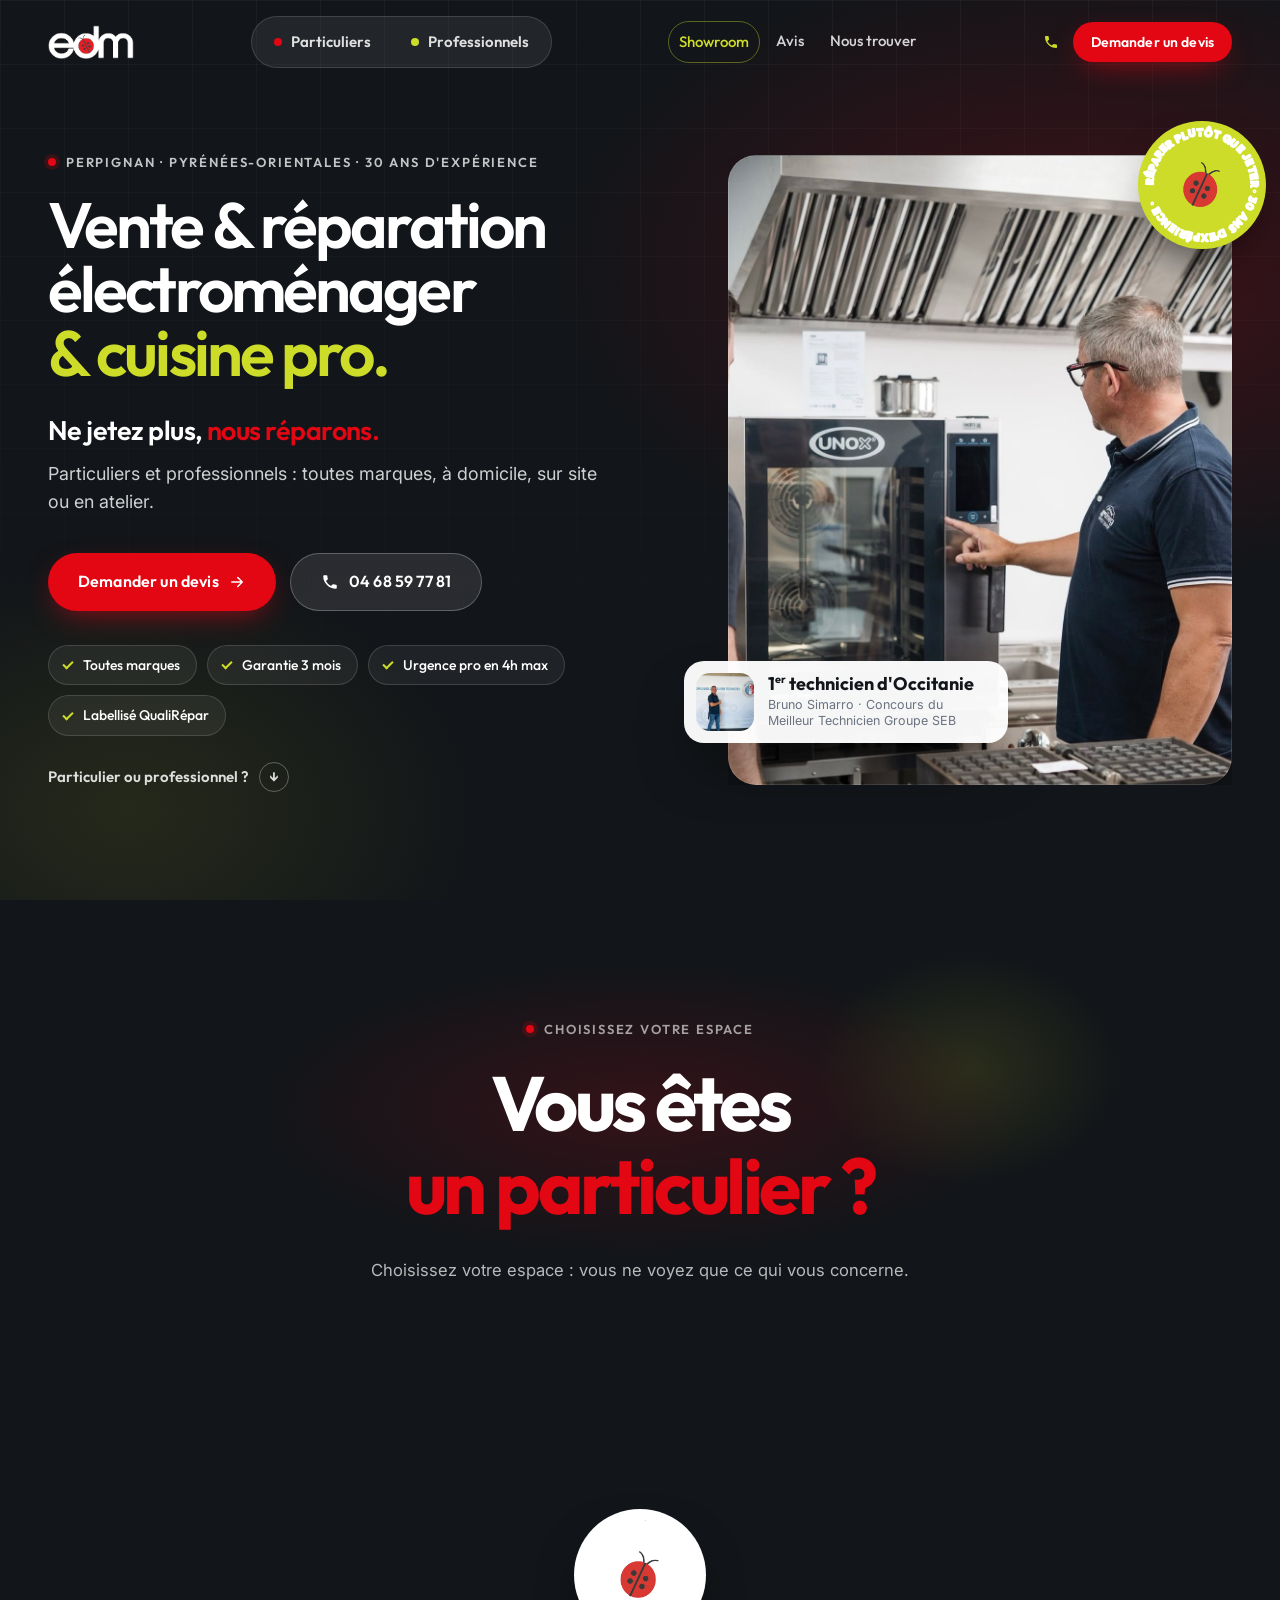
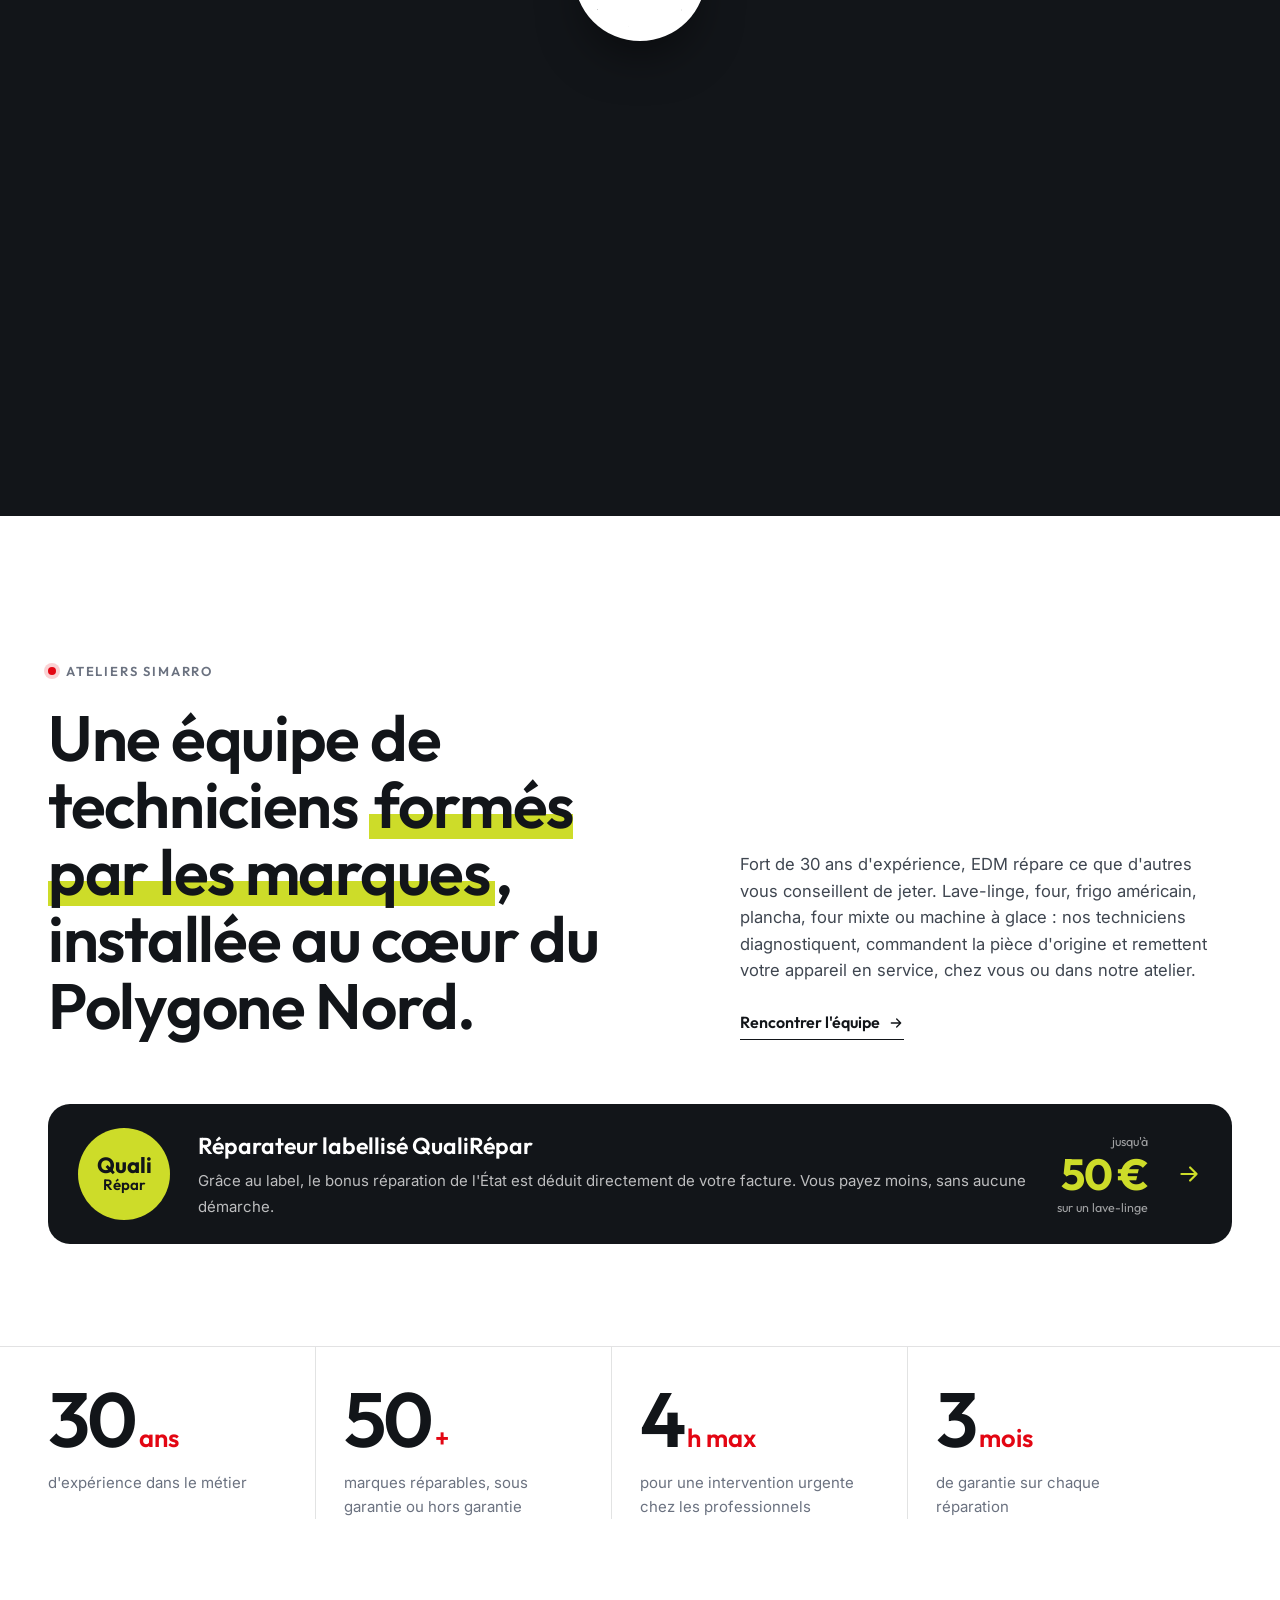
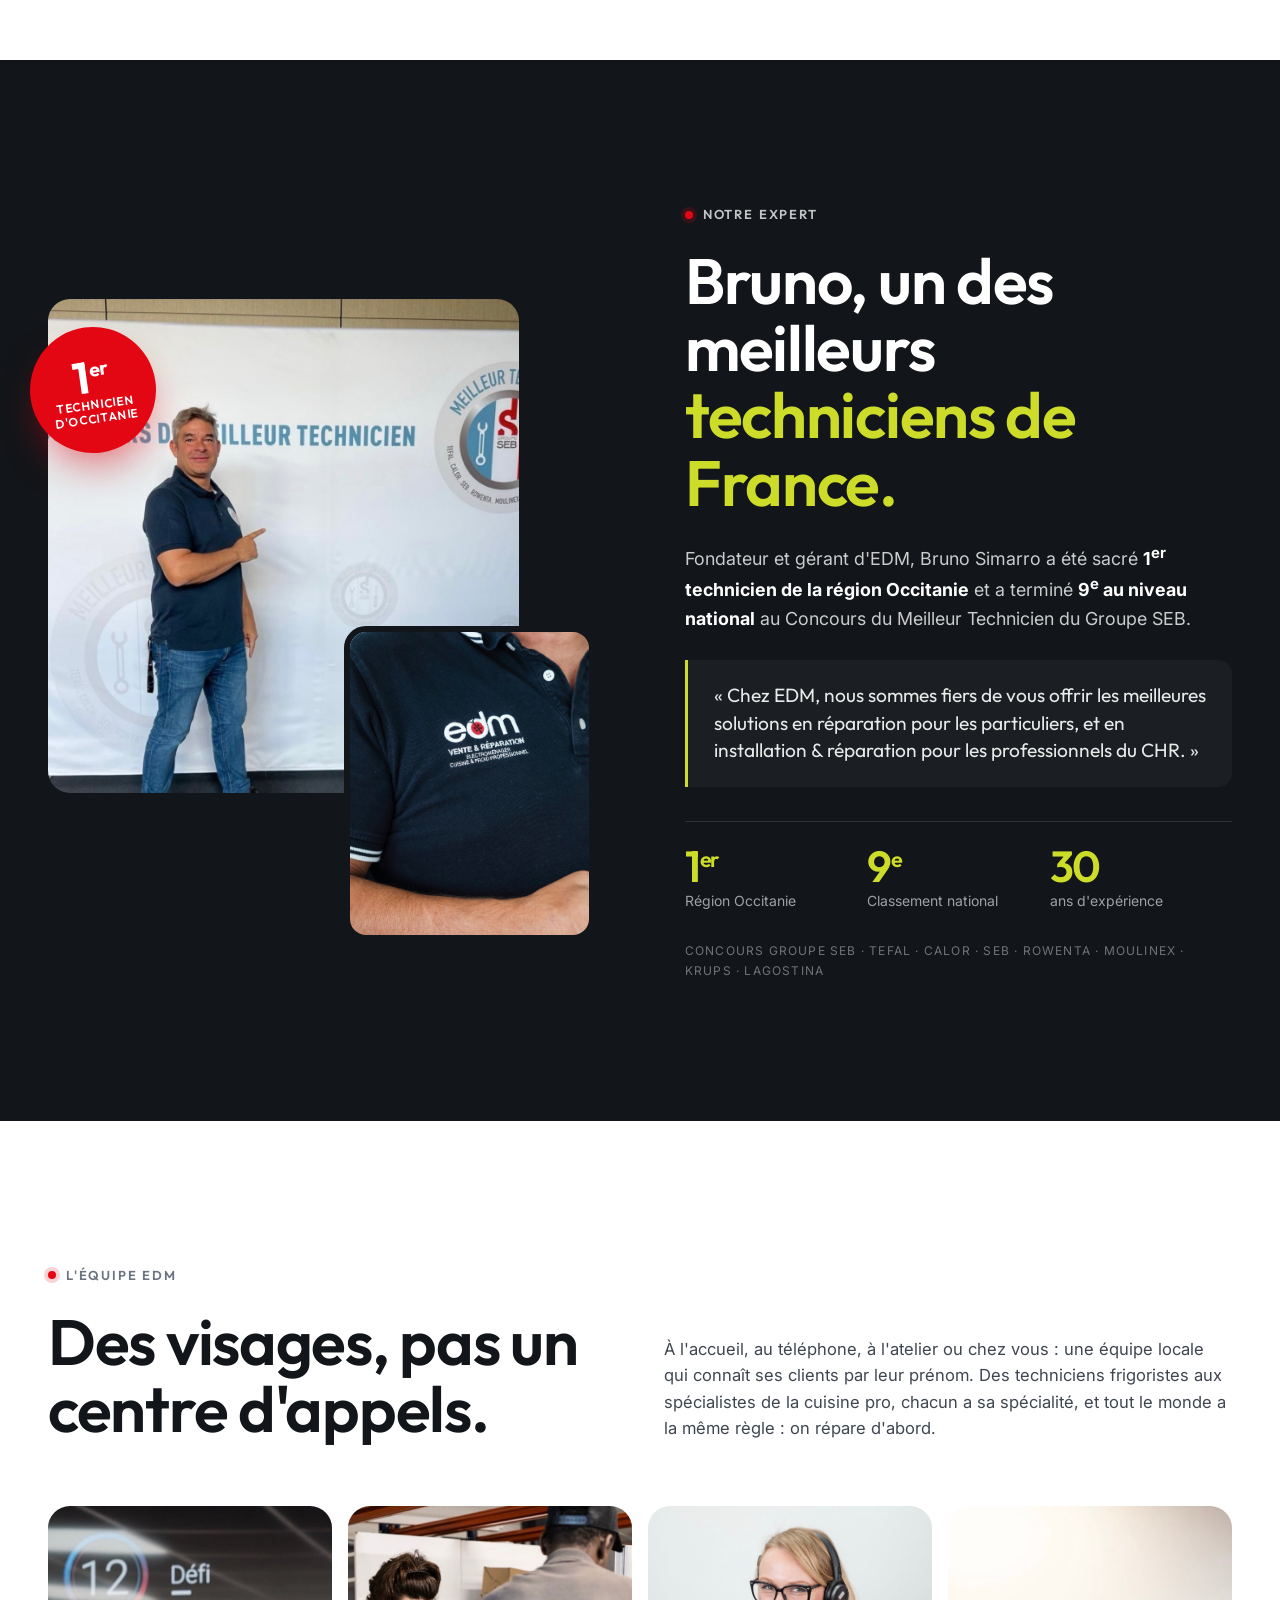
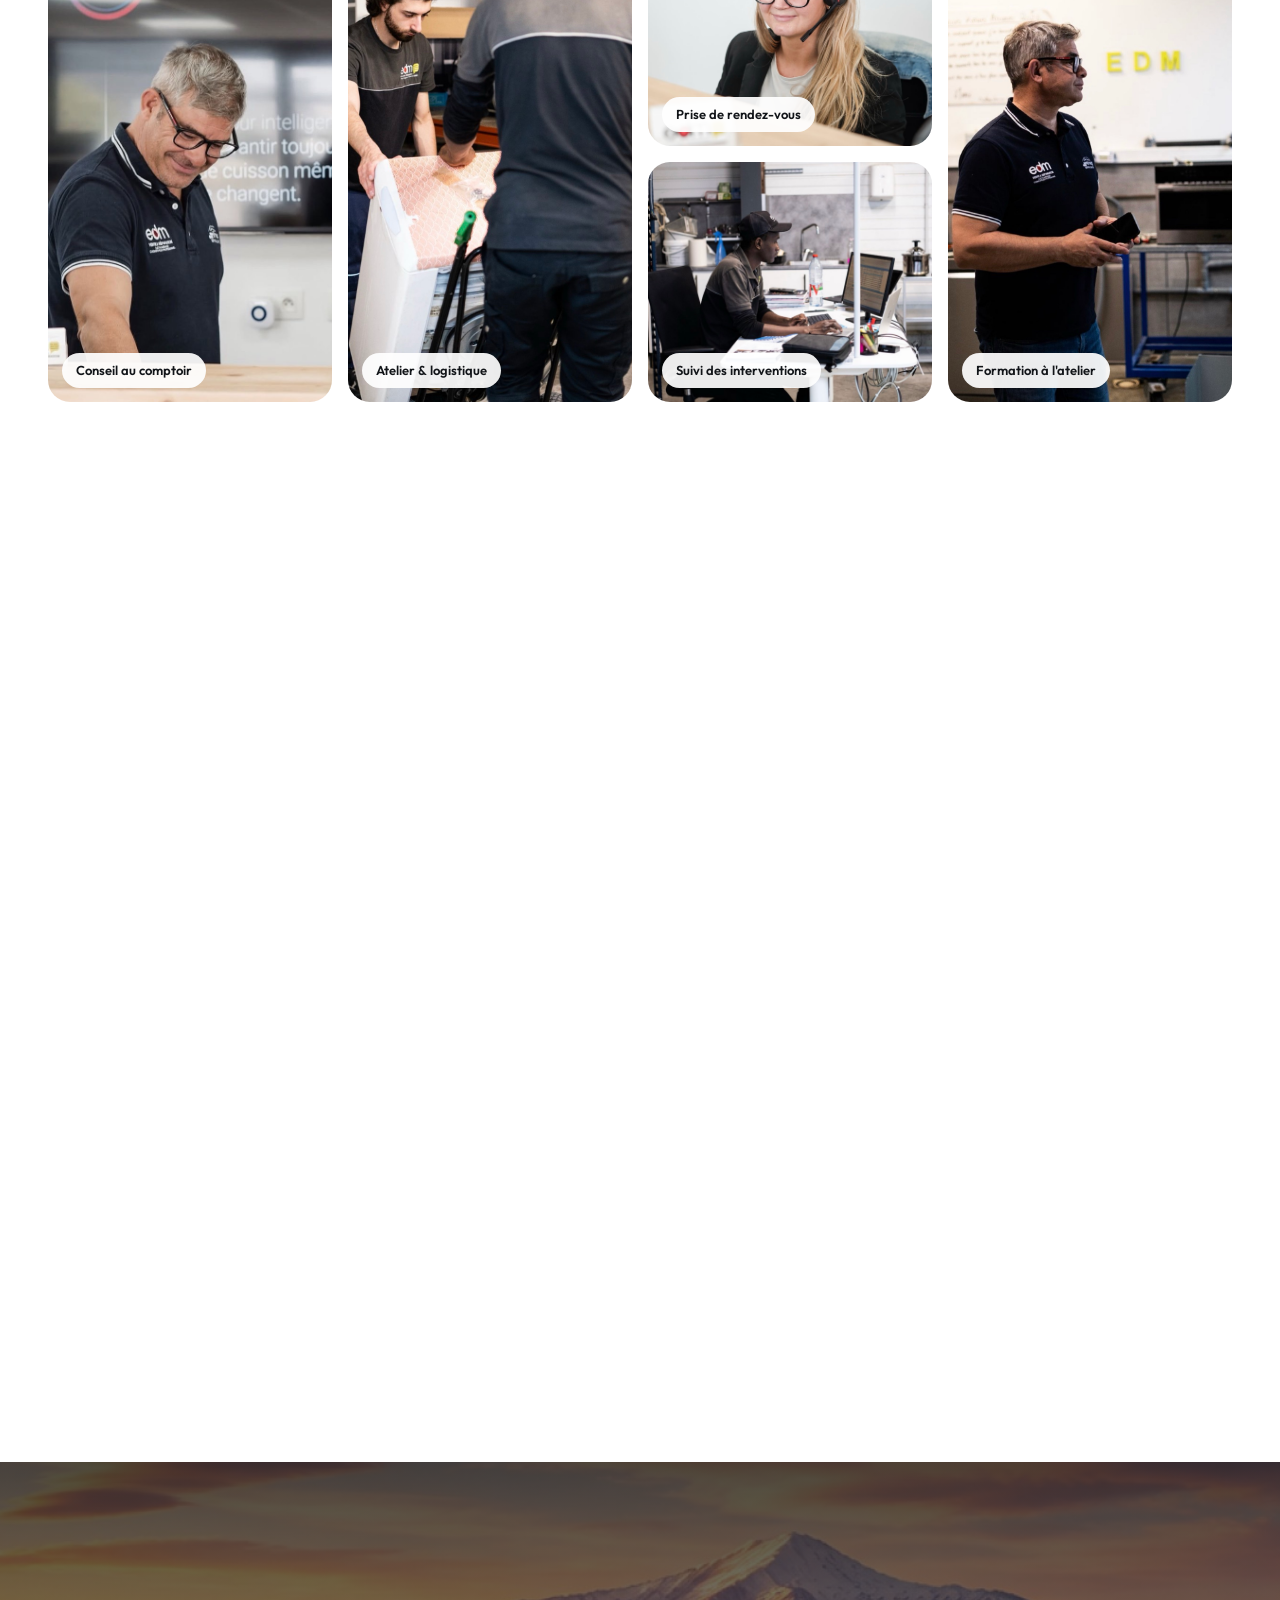
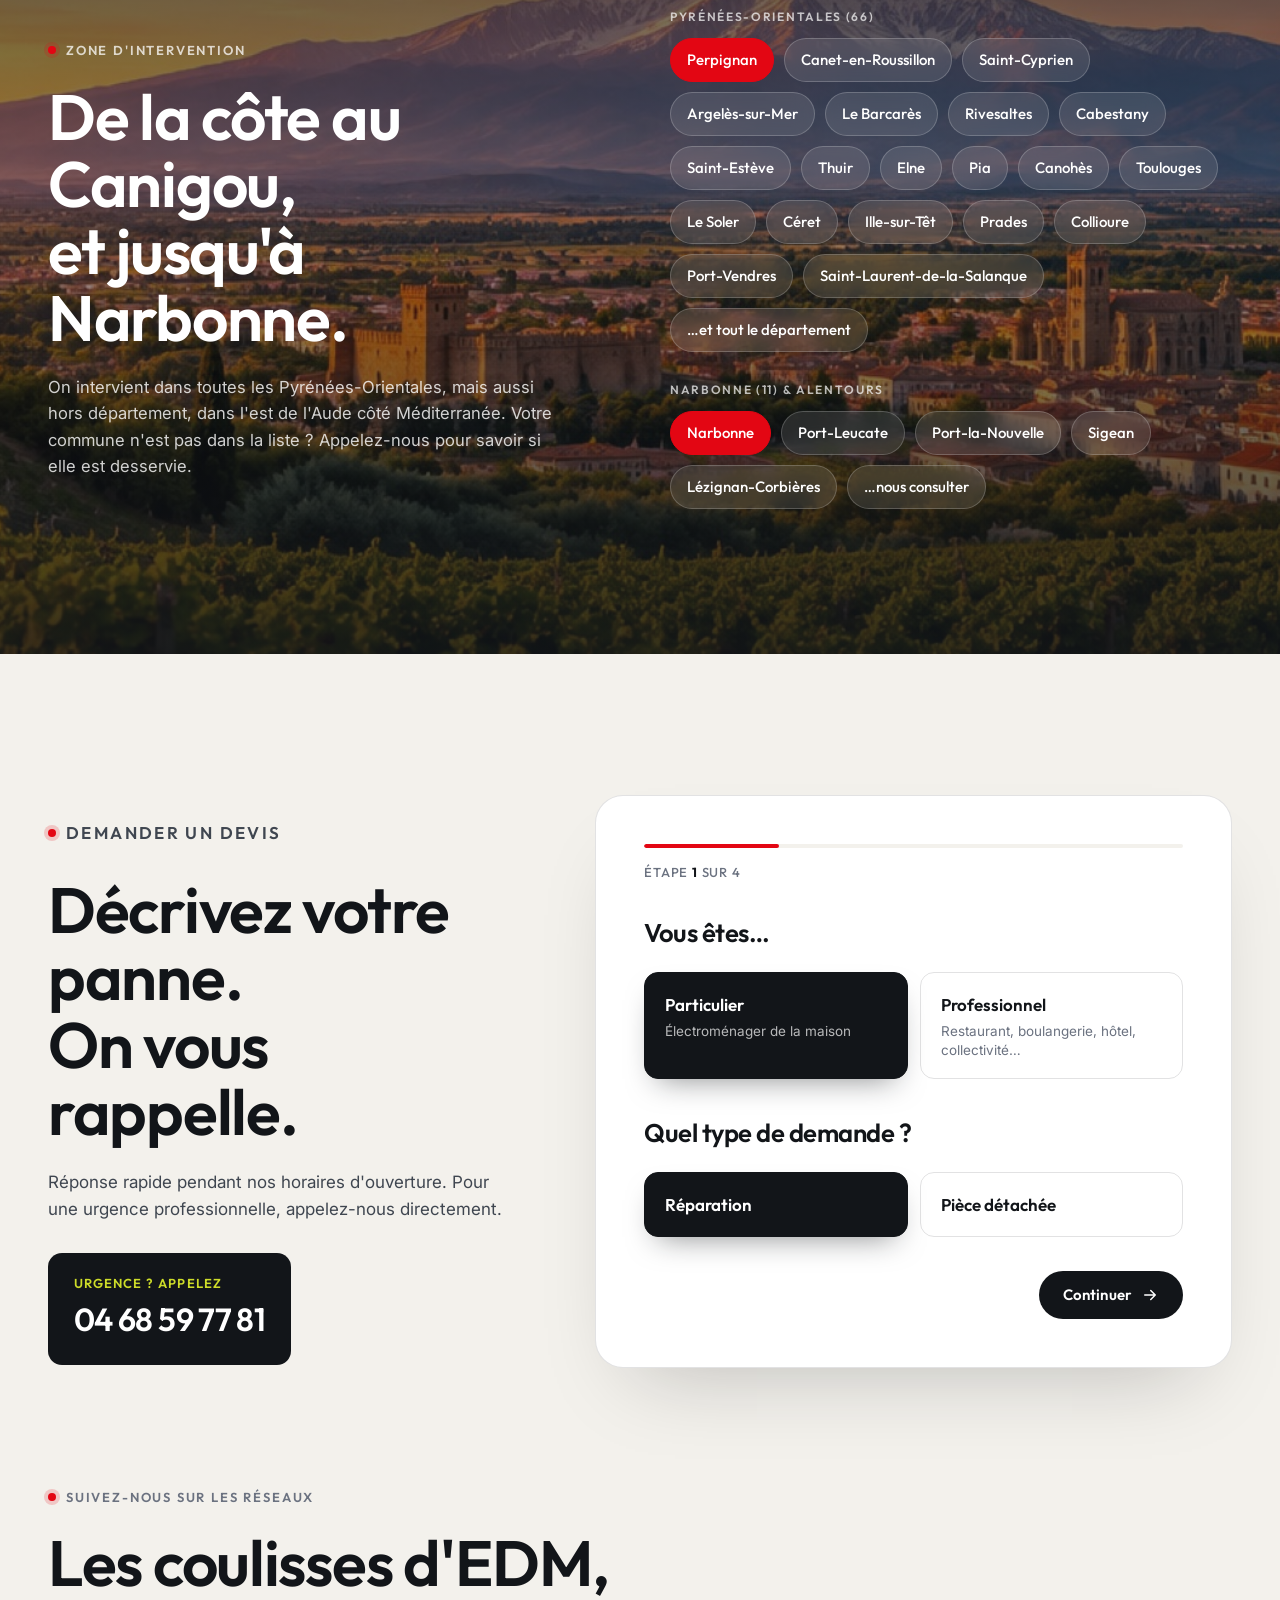
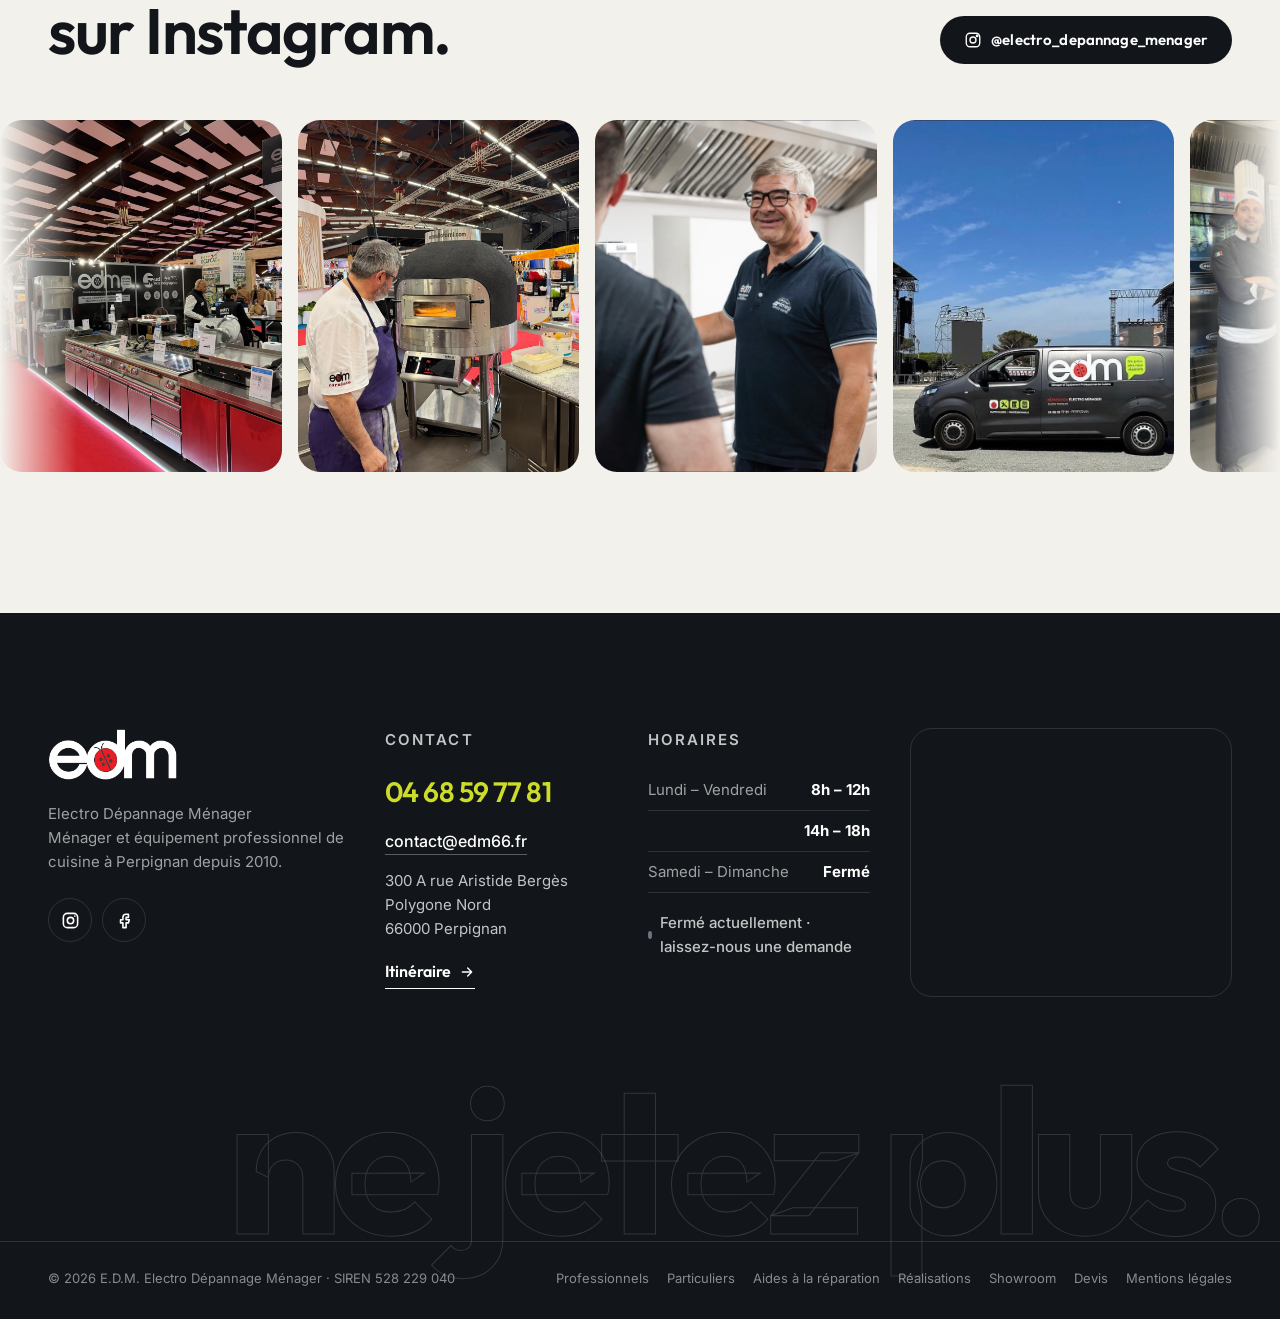
==== commit 65f55eb6: "Refonte : espaces Particuliers et Professionnels, aiguillage animé" ====
--- a/index.html
+++ b/index.html
@@ -27,7 +27,7 @@
   <link rel="icon" href="favicon-16x16.png" type="image/png" sizes="16x16">
   <link rel="apple-touch-icon" href="apple-touch-icon.png">
   <link rel="manifest" href="site.webmanifest">
-  <script>document.documentElement.classList.add('js');document.documentElement.style.setProperty("--vh",innerHeight/100+"px");setTimeout(function(){document.body&&document.body.classList.add('loaded')},2500)</script>
+  <script>document.documentElement.classList.add('js');document.documentElement.style.setProperty("--vh",innerHeight/100+"px");try{var w=sessionStorage.getItem("edm-wipe");if(w){sessionStorage.removeItem("edm-wipe");if(!matchMedia("(prefers-reduced-motion: reduce)").matches)document.documentElement.classList.add("wipe-in","wipe-"+w)}}catch(e){}setTimeout(function(){document.body&&document.body.classList.add('loaded')},2500)</script>
   <link rel="preconnect" href="https://fonts.googleapis.com">
   <link rel="preconnect" href="https://fonts.gstatic.com" crossorigin>
   <link href="https://fonts.googleapis.com/css2?family=Outfit:wght@300;400;500;600;700;800&amp;family=Inter:wght@400;500;600&amp;display=swap" rel="stylesheet">
@@ -190,17 +190,17 @@
 <!-- Header -->
 <header class="nav" id="top">
   <div class="nav__inner container">
-    <a href="#top" class="brand" aria-label="EDM, retour en haut">
+    <a href="./" class="brand" aria-label="EDM, accueil">
       <img src="assets/brand/edm-white.png" alt="edm" class="brand__logo">
-      <span class="brand__txt">Particuliers<br>&amp; Professionnels</span>
     </a>
-    <nav class="nav__links" aria-label="Navigation principale">
-      <a href="#pros">Professionnels</a>
-      <a href="#projets">Réalisations</a>
-      <a href="#services">Particuliers</a>
-      <a href="#bruno">Notre expert</a>
-      <a href="#atelier">Magasin</a>
+    <nav class="aud" aria-label="Votre espace">
+      <a href="particuliers.html" class="aud__tab" data-aud="part">Particuliers</a>
+      <a href="professionnels.html" class="aud__tab" data-aud="pro">Professionnels</a>
+    </nav>
+    <nav class="nav__links" aria-label="Navigation de la page">
       <a href="showroom.html" class="nav__showroom">Showroom</a>
+      <a href="#avis">Avis</a>
+      <a href="#zone">Nous trouver</a>
     </nav>
     <div class="nav__cta">
       <a href="tel:+33468597781" class="nav__phone"><svg viewBox="0 0 24 24" aria-hidden="true"><path d="M6.6 10.8a15.1 15.1 0 0 0 6.6 6.6l2.2-2.2c.3-.3.7-.4 1-.2 1.1.4 2.3.6 3.6.6.6 0 1 .4 1 1V20c0 .6-.4 1-1 1A17 17 0 0 1 3 4c0-.6.4-1 1-1h3.5c.6 0 1 .4 1 1 0 1.3.2 2.5.6 3.6.1.3 0 .7-.2 1z"/></svg><span>04 68 59 77 81</span></a>
@@ -212,12 +212,12 @@
 
 <div class="mobile-menu" aria-hidden="true">
   <nav>
-    <a href="#pros">Professionnels</a>
-    <a href="#projets">Réalisations</a>
-    <a href="#services">Particuliers</a>
-    <a href="#bruno">Notre expert</a>
-    <a href="#atelier">Magasin</a>
+    <a href="particuliers.html" data-aud="part">Particuliers</a>
+    <a href="professionnels.html" data-aud="pro">Professionnels</a>
     <a href="showroom.html">Showroom · vente</a>
+    <a href="#equipe">Notre équipe</a>
+    <a href="#avis">Avis clients</a>
+    <a href="#zone">Nous trouver</a>
     <a href="#devis">Devis</a>
   </nav>
   <a href="tel:+33468597781" class="btn btn--lime">Appeler le 04 68 59 77 81</a>
@@ -248,6 +248,7 @@
         <li>Urgence pro en 4h max</li>
         <li>Labellisé QualiRépar</li>
       </ul>
+      <a href="#choisir" class="hero__cue">Particulier ou professionnel&nbsp;? <span aria-hidden="true">↓</span></a>
     </div>
 
     <div class="hero__visual">
@@ -269,295 +270,39 @@
   </div>
 </section>
 
-<!-- PROS -->
-<section class="pros section section--dark" id="pros">
-  <div class="container pros__inner">
-    <div class="pros__head">
-      <div class="section-head section-head--light reveal">
-        <p class="eyebrow eyebrow--light"><span class="dot"></span> Professionnels · CHR</p>
-        <h2 class="h2">Votre cuisine ne s'arrête jamais.<br><span class="hl-lime">Nous non plus.</span></h2>
-        <p class="section-head__sub">Restaurants, hôtels, boulangeries, snacks, food trucks, crèches, cantines, mairies&nbsp;: vente, leasing, installation, maintenance et dépannage de vos équipements de cuisine et de froid professionnels.</p>
-      </div>
-      <figure class="pros__feature reveal">
-        <img src="assets/img/real/bruno-sourire.jpg" alt="Bruno Simarro échange avec un client dans une cuisine professionnelle" loading="lazy" style="object-position:center 22%">
-        <figcaption>Conseil en cuisine professionnelle</figcaption>
-      </figure>
-    </div>
-
-    <div class="urgent reveal">
-      <div class="urgent__main">
-        <span class="urgent__pulse" aria-hidden="true"></span>
-        <div>
-          <small>Urgence professionnelle</small>
-          <b>Intervention en 4&nbsp;h maximum</b>
-        </div>
-      </div>
-      <div class="urgent__side">
-        <div><small>En temps normal</small><b>24 à 48&nbsp;h</b></div>
-        <a href="tel:+33468597781" class="btn btn--red">Appeler l'atelier</a>
-      </div>
-    </div>
-
-    <div class="pros__grid">
-      <a href="#devis" class="pro reveal" data-type="pro">
-        <figure><img src="assets/img/real/bruno-unox-paris.jpg" alt="Bruno au siège UNOX à Paris devant les fours professionnels" loading="lazy" style="object-position:center 30%"></figure>
-        <div><span class="pro__n">01</span><h3>Grande cuisine</h3><p>Fours mixtes, pianos, friteuses, planchas, sauteuses, chambres froides.</p></div>
+<!-- AIGUILLAGE -->
+<section class="choose" id="choisir" aria-labelledby="choose-title">
+  <div class="container">
+    <div class="choose__head">
+      <p class="eyebrow"><span class="dot"></span> Choisissez votre espace</p>
+      <h2 class="choose__title" id="choose-title"><span class="sr-only">Vous êtes un particulier ou un professionnel&nbsp;?</span><span aria-hidden="true">Vous êtes</span> <br><span class="choose__rot" aria-hidden="true"><i>un particulier&nbsp;?</i><i>un professionnel&nbsp;?</i></span></h2>
+      <p class="choose__sub">Choisissez votre espace&nbsp;: vous ne voyez que ce qui vous concerne.</p>
+    </div>
+    <div class="choose__stage">
+      <a class="choose__panel choose__panel--part" href="particuliers.html" data-aud="part">
+        <figure class="choose__media"><img src="assets/img/app/lave-linge.jpg" alt="" loading="lazy"></figure>
+        <div class="choose__body">
+          <span class="choose__kicker">Espace</span>
+          <h3 class="choose__name">Particuliers</h3>
+          <p class="choose__lead">Votre électroménager à la maison, réparé plutôt que jeté.</p>
+          <ul class="choose__list"><li>À domicile ou en atelier</li><li>Toutes marques</li><li>Bonus réparation</li></ul>
+          <span class="choose__cta">Je suis un particulier <b><svg viewBox="0 0 24 24" aria-hidden="true"><path d="M5 12h14M13 6l6 6-6 6"/></svg></b></span>
+        </div>
       </a>
-      <a href="#devis" class="pro reveal" data-type="pro">
-        <figure><img src="assets/img/app/boulangerie.jpg" alt="Four de boulangerie à soles" loading="lazy"></figure>
-        <div><span class="pro__n">02</span><h3>Boulangerie &amp; pâtisserie</h3><p>Fours à soles, fours ventilés, pétrins, batteurs, chambres de pousse.</p></div>
+      <div class="choose__seal" aria-hidden="true">
+        <svg viewBox="0 0 120 120"><defs><path id="seal" d="M60 60 m-46 0 a46 46 0 1 1 92 0 a46 46 0 1 1 -92 0"/></defs><text><textPath href="#seal">PARTICULIERS · PROFESSIONNELS · PARTICULIERS · PROFESSIONNELS · </textPath></text></svg>
+        <img src="assets/brand/coccinelle.png" alt="">
+      </div>
+      <a class="choose__panel choose__panel--pro" href="professionnels.html" data-aud="pro">
+        <figure class="choose__media"><video src="assets/video/projets/grande-cuisine.mp4" poster="assets/video/projets/grande-cuisine.jpg" muted loop playsinline preload="none" data-autoplay></video></figure>
+        <div class="choose__body">
+          <span class="choose__kicker">Espace</span>
+          <h3 class="choose__name">Professionnels</h3>
+          <p class="choose__lead">Restaurants, hôtels, boulangeries, collectivités&nbsp;: votre cuisine ne s'arrête jamais.</p>
+          <ul class="choose__list"><li>Urgence en 4&nbsp;h max</li><li>Vente &amp; installation</li><li>Contrats d'entretien</li></ul>
+          <span class="choose__cta">Je suis un professionnel <b><svg viewBox="0 0 24 24" aria-hidden="true"><path d="M5 12h14M13 6l6 6-6 6"/></svg></b></span>
+        </div>
       </a>
-      <a href="#devis" class="pro reveal" data-type="pro">
-        <figure><img src="assets/img/app/buanderie.jpg" alt="Buanderie professionnelle" loading="lazy"></figure>
-        <div><span class="pro__n">03</span><h3>Buanderie</h3><p>Lave-linge et sèche-linge professionnels pour hôtels, campings, EHPAD.</p></div>
-      </a>
-      <a href="#devis" class="pro reveal" data-type="pro">
-        <figure><img src="assets/img/app/glace.jpg" alt="Machine à glaçons professionnelle" loading="lazy"></figure>
-        <div><span class="pro__n">04</span><h3>Bar &amp; froid</h3><p>Machines à glace, arrière-bars, vitrines réfrigérées, saladettes.</p></div>
-      </a>
-      <a href="#devis" class="pro reveal" data-type="pro">
-        <figure><img src="assets/img/app/plonge.jpg" alt="Lave-vaisselle professionnel à capot" loading="lazy"></figure>
-        <div><span class="pro__n">05</span><h3>Laverie &amp; plonge</h3><p>Lave-vaisselle à capot, lave-verres, lave-batterie.</p></div>
-      </a>
-      <a href="showroom.html" class="pro pro--cta reveal">
-        <div>
-          <span class="pro__n">06</span>
-          <h3>Vente, leasing &amp; installation</h3>
-          <p>Membre du groupement <b>GASEL</b> : on vous conseille, on équipe, on installe et on entretient votre cuisine. Découvrez notre showroom.</p>
-          <span class="btn btn--lime btn--sm">Voir le showroom</span>
-        </div>
-      </a>
-    </div>
-
-    <div class="pros__band reveal">
-      <div>
-        <svg viewBox="0 0 24 24" aria-hidden="true"><circle cx="12" cy="8" r="4"/><path d="M4 21c0-4.4 3.6-7 8-7s8 2.6 8 7"/></svg>
-        <b>Accompagnement personnalisé</b>
-        <span>Un interlocuteur dédié, du choix du matériel jusqu'au suivi après l'installation.</span>
-      </div>
-      <div>
-        <svg viewBox="0 0 24 24" aria-hidden="true"><rect x="3" y="5" width="18" height="16" rx="2"/><path d="M3 10h18M8 3v4M16 3v4"/></svg>
-        <b>Contrats de maintenance</b>
-        <span>1 à 2 passages par an pour entretenir vos équipements et éviter la panne en plein service.</span>
-      </div>
-      <div>
-        <svg viewBox="0 0 24 24" aria-hidden="true"><path d="M13 2L4 14h7l-1 8 9-12h-7z"/></svg>
-        <b>Installation rapide et de qualité</b>
-        <span>Livraison, raccordement et mise en service par nos propres techniciens.</span>
-      </div>
-    </div>
-
-    <div class="probrands reveal">
-      <p class="probrands__label">Les marques professionnelles que nous installons, entretenons et réparons</p>
-      <div class="brands__viewport">
-        <div class="brands__track brands__track--pro">
-          <div class="brands__group brands__group--pro"><img src="assets/brands/pro/rational.svg" alt="Rational"><img src="assets/brands/pro/winterhalter.png" alt="Winterhalter" class="lg-tall"><img src="assets/brands/pro/hobart.png" alt="Hobart"><img src="assets/brands/pro/bonnet.svg" alt="Bonnet"><img src="assets/brands/pro/robotcoupe.svg" alt="Robot-Coupe"><img src="assets/brands/pro/fagor.svg" alt="Fagor Professional"><img src="assets/brands/pro/sammic.png" alt="Sammic" class="lg-sq"><img src="assets/brands/pro/bartscher.svg" alt="Bartscher"><img src="assets/brands/pro/diamond.svg" alt="Diamond"><img src="assets/brands/pro/sagi.svg" alt="Sagi"><img src="assets/brands/pro/infrico.png" alt="Infrico"><img src="assets/brands/pro/furnotel.png" alt="Furnotel"><img src="assets/brands/pro/afi-collin-lucy.png" alt="AFI Collin-Lucy" class="lg-tall"><img src="assets/brands/pro/tournus.png" alt="Tournus Équipement" class="lg-tall"><img src="assets/brands/pro/primus.png" alt="Primus" class="lg-tall"><img src="assets/brands/pro/bwt.svg" alt="BWT"><img src="assets/brands/pro/gasel.svg" alt="Groupement GASEL" class="lg-tall"></div>
-          <div class="brands__group brands__group--pro" aria-hidden="true"><img src="assets/brands/pro/rational.svg" alt=""><img src="assets/brands/pro/winterhalter.png" alt="" class="lg-tall"><img src="assets/brands/pro/hobart.png" alt=""><img src="assets/brands/pro/bonnet.svg" alt=""><img src="assets/brands/pro/robotcoupe.svg" alt=""><img src="assets/brands/pro/fagor.svg" alt=""><img src="assets/brands/pro/sammic.png" alt="" class="lg-sq"><img src="assets/brands/pro/bartscher.svg" alt=""><img src="assets/brands/pro/diamond.svg" alt=""><img src="assets/brands/pro/sagi.svg" alt=""><img src="assets/brands/pro/infrico.png" alt=""><img src="assets/brands/pro/furnotel.png" alt=""><img src="assets/brands/pro/afi-collin-lucy.png" alt="" class="lg-tall"><img src="assets/brands/pro/tournus.png" alt="" class="lg-tall"><img src="assets/brands/pro/primus.png" alt="" class="lg-tall"><img src="assets/brands/pro/bwt.svg" alt=""><img src="assets/brands/pro/gasel.svg" alt="" class="lg-tall"></div>
-        </div>
-      </div>
-    </div>
-  </div>
-</section>
-
-<!-- PROJETS -->
-<section class="projects section section--dark" id="projets">
-  <div class="container">
-    <div class="projects__head">
-      <div class="section-head section-head--light reveal">
-        <p class="eyebrow eyebrow--light"><span class="dot"></span> Projets réalisés</p>
-        <h2 class="h2">Des cuisines équipées,<br><span class="hl-lime">de A à Z.</span></h2>
-      </div>
-      <p class="projects__intro reveal">Restaurants, bars, laboratoires, food trucks, événements : quelques chantiers récents de l'équipe EDM, de la livraison à la mise en service.</p>
-    </div>
-
-    <div class="reels">
-      <div class="reels__track">
-        <figure class="reel reveal">
-        <video src="assets/video/projets/bar-restaurant.mp4" poster="assets/video/projets/bar-restaurant.jpg" muted playsinline loop preload="none" data-autoplay></video>
-        <figcaption><b>Bar-restaurant</b><span>Équipement du bar et de la cuisine</span></figcaption>
-      </figure>
-        <figure class="reel reveal">
-        <video src="assets/video/projets/fours-mixtes.mp4" poster="assets/video/projets/fours-mixtes.jpg" muted playsinline loop preload="none" data-autoplay></video>
-        <figcaption><b>Batterie de fours mixtes</b><span>Installation et raccordement</span></figcaption>
-      </figure>
-        <figure class="reel reveal">
-        <video src="assets/video/projets/grande-cuisine.mp4" poster="assets/video/projets/grande-cuisine.jpg" muted playsinline loop preload="none" data-autoplay></video>
-        <figcaption><b>Laboratoire de pâtisserie</b><span>Postes de travail, batteurs, fours</span></figcaption>
-      </figure>
-        <figure class="reel reveal">
-        <video src="assets/video/projets/ligne-cuisson.mp4" poster="assets/video/projets/ligne-cuisson.jpg" muted playsinline loop preload="none" data-autoplay></video>
-        <figcaption><b>Ligne de cuisson inox</b><span>Pianos et plaques sur mesure</span></figcaption>
-      </figure>
-        <figure class="reel reveal">
-        <video src="assets/video/projets/four-rational.mp4" poster="assets/video/projets/four-rational.jpg" muted playsinline loop preload="none" data-autoplay></video>
-        <figcaption><b>Four mixte Rational</b><span>Mise en service</span></figcaption>
-      </figure>
-        <figure class="reel reel--clone" aria-hidden="true">
-        <video src="assets/video/projets/bar-restaurant.mp4" poster="assets/video/projets/bar-restaurant.jpg" muted playsinline loop preload="none" data-autoplay></video>
-        <figcaption><b>Bar-restaurant</b><span>Équipement du bar et de la cuisine</span></figcaption>
-      </figure>
-        <figure class="reel reel--clone" aria-hidden="true">
-        <video src="assets/video/projets/fours-mixtes.mp4" poster="assets/video/projets/fours-mixtes.jpg" muted playsinline loop preload="none" data-autoplay></video>
-        <figcaption><b>Batterie de fours mixtes</b><span>Installation et raccordement</span></figcaption>
-      </figure>
-        <figure class="reel reel--clone" aria-hidden="true">
-        <video src="assets/video/projets/grande-cuisine.mp4" poster="assets/video/projets/grande-cuisine.jpg" muted playsinline loop preload="none" data-autoplay></video>
-        <figcaption><b>Laboratoire de pâtisserie</b><span>Postes de travail, batteurs, fours</span></figcaption>
-      </figure>
-        <figure class="reel reel--clone" aria-hidden="true">
-        <video src="assets/video/projets/ligne-cuisson.mp4" poster="assets/video/projets/ligne-cuisson.jpg" muted playsinline loop preload="none" data-autoplay></video>
-        <figcaption><b>Ligne de cuisson inox</b><span>Pianos et plaques sur mesure</span></figcaption>
-      </figure>
-        <figure class="reel reel--clone" aria-hidden="true">
-        <video src="assets/video/projets/four-rational.mp4" poster="assets/video/projets/four-rational.jpg" muted playsinline loop preload="none" data-autoplay></video>
-        <figcaption><b>Four mixte Rational</b><span>Mise en service</span></figcaption>
-      </figure>
-      </div>
-    </div>
-
-    <div class="field__grid">
-      <figure class="shot shot--big reveal">
-        <img src="assets/img/real/salon-stand-edm.jpg" alt="Le stand EDM sur un salon professionnel avec une cuisine équipée" loading="lazy">
-        <figcaption><b>Salon professionnel</b><span>Stand EDM : cuisine équipée en démonstration</span></figcaption>
-      </figure>
-      <figure class="shot reveal">
-        <img src="assets/img/real/camion-noel.jpg" alt="Le camion EDM devant un food truck au marché de Noël du Barcarès" loading="lazy">
-        <figcaption><b>Marché de Noël du Barcarès</b><span>Installation de matériel pro pour un food truck</span></figcaption>
-      </figure>
-      <figure class="shot reveal">
-        <img src="assets/img/real/camion-festival.jpg" alt="Le camion EDM sur le site du festival Les Déferlantes au Barcarès" loading="lazy">
-        <figcaption><b>Les Déferlantes Sud de France</b><span>Dépannage des équipements de restauration</span></figcaption>
-      </figure>
-    </div>
-  </div>
-</section>
-
-<!-- BRANDS -->
-<section class="brands" id="marques" aria-label="Marques d'électroménager réparées">
-  <p class="brands__label">Électroménager · toutes marques, dont</p>
-  <div class="brands__viewport">
-    <div class="brands__track">
-      <div class="brands__group"><img src="assets/brands/bosch.jpg" alt="Bosch"><img src="assets/brands/siemens.jpg" alt="Siemens"><img src="assets/brands/miele.svg" alt="Miele" class="is-svg"><img src="assets/brands/smeg.svg" alt="Smeg" class="is-svg"><img src="assets/brands/gaggenau.jpg" alt="Gaggenau"><img src="assets/brands/liebherr.jpg" alt="Liebherr"><img src="assets/brands/whirlpool.jpg" alt="Whirlpool"><img src="assets/brands/electrolux.jpg" alt="Electrolux"><img src="assets/brands/samsung.svg" alt="Samsung" class="is-svg"><img src="assets/brands/brandt.jpg" alt="Brandt"><img src="assets/brands/beko.jpg" alt="Beko"><img src="assets/brands/indesit.jpg" alt="Indesit"><img src="assets/brands/candy.jpg" alt="Candy"><img src="assets/brands/rosieres.jpg" alt="Rosières"><img src="assets/brands/fagor.jpg" alt="Fagor"><img src="assets/brands/campingaz.jpg" alt="Campingaz"></div>
-      <div class="brands__group" aria-hidden="true"><img src="assets/brands/bosch.jpg" alt=""><img src="assets/brands/siemens.jpg" alt=""><img src="assets/brands/miele.svg" alt="" class="is-svg"><img src="assets/brands/smeg.svg" alt="" class="is-svg"><img src="assets/brands/gaggenau.jpg" alt=""><img src="assets/brands/liebherr.jpg" alt=""><img src="assets/brands/whirlpool.jpg" alt=""><img src="assets/brands/electrolux.jpg" alt=""><img src="assets/brands/samsung.svg" alt="" class="is-svg"><img src="assets/brands/brandt.jpg" alt=""><img src="assets/brands/beko.jpg" alt=""><img src="assets/brands/indesit.jpg" alt=""><img src="assets/brands/candy.jpg" alt=""><img src="assets/brands/rosieres.jpg" alt=""><img src="assets/brands/fagor.jpg" alt=""><img src="assets/brands/campingaz.jpg" alt=""></div>
-    </div>
-  </div>
-</section>
-
-<!-- SERVICES PARTICULIERS -->
-<section class="services section section--paper" id="services">
-  <div class="container">
-    <div class="section-head reveal">
-      <p class="eyebrow"><span class="dot"></span> Particuliers</p>
-      <h2 class="h2">Tout ce qui chauffe, lave, refroidit ou aspire&nbsp;: <span class="hl">on le répare.</span></h2>
-      <p class="section-head__sub">Gros et petit électroménager, encastrable ou pose libre, entrée de gamme ou haut de gamme.</p>
-    </div>
-
-    <div class="bento">
-      <article class="card card--xl reveal">
-        <img src="assets/img/app/four.jpg" alt="Four encastrable ouvert dans une cuisine" loading="lazy">
-        <div class="card__body">
-          <span class="tag">Cuisson</span>
-          <h3>Fours, plaques &amp; hottes</h3>
-          <p>Four, four vapeur, plaque induction, vitrocéramique, gaz, hotte aspirante, cuisinière.</p>
-        </div>
-      </article>
-      <article class="card reveal">
-        <img src="assets/img/app/lave-linge.jpg" alt="Lave-linge hublot ouvert" loading="lazy">
-        <div class="card__body">
-          <span class="tag">Lavage</span>
-          <h3>Lave-linge, sèche-linge, lave-vaisselle</h3>
-          <p>Fuite, vidange, tambour, carte électronique.</p>
-        </div>
-      </article>
-      <article class="card reveal">
-        <img src="assets/img/app/frigo.jpg" alt="Réfrigérateur américain ouvert" loading="lazy">
-        <div class="card__body">
-          <span class="tag">Froid</span>
-          <h3>Frigo, frigo américain &amp; congélateur</h3>
-          <p>Nos frigoristes traitent compresseur, gaz, thermostat, givre.</p>
-        </div>
-      </article>
-      <article class="card reveal">
-        <img src="assets/img/real/magasin-cave.jpg" alt="Présentoir de cave à vin au magasin EDM" loading="lazy">
-        <div class="card__body">
-          <span class="tag">Froid</span>
-          <h3>Caves à vin</h3>
-          <p>Vente, réparation, régulation de température.</p>
-        </div>
-      </article>
-      <article class="card reveal">
-        <img src="assets/img/app/cafe.jpg" alt="Machine à café en réparation sur un établi" loading="lazy">
-        <div class="card__body">
-          <span class="tag">Petit électroménager</span>
-          <h3>Machines à café, centrales vapeur, robots</h3>
-          <p>Déposez-le au magasin, on s'occupe du reste.</p>
-        </div>
-      </article>
-      <article class="card card--wide card--price reveal">
-        <div class="price">
-          <div class="price__text">
-            <span class="tag tag--lime">Devis en atelier</span>
-            <h3>Apportez votre appareil quand vous voulez.</h3>
-            <p>Sans rendez-vous, aux horaires d'ouverture du magasin.</p>
-          </div>
-          <div class="price__grid">
-            <div><small>Petit électroménager</small><b>20&nbsp;€</b></div>
-            <div><small>Gros électroménager</small><b>30&nbsp;€</b></div>
-          </div>
-        </div>
-      </article>
-    </div>
-
-    <div class="perks reveal">
-      <div class="perk"><i>01</i><div><b>Intervention rapide</b><span>à domicile dans tout le 66 et jusqu'à Narbonne</span></div></div>
-      <div class="perk"><i>02</i><div><b>Pièces sous 24h</b><span>selon disponibilité fournisseur</span></div></div>
-      <div class="perk"><i>03</i><div><b>Appareil prêté</b><span>si immobilisation de plus de 8 jours*</span></div></div>
-      <div class="perk"><i>04</i><div><b>Garantie 3 mois</b><span>en cas de panne de même nature</span></div></div>
-    </div>
-    <p class="fineprint">* gros électroménager, suivant disponibilité.</p>
-  </div>
-</section>
-
-<!-- AIDES (particuliers) -->
-<section class="eco section section--dark" id="aides">
-  <div class="eco__media"><img src="assets/img/real/facade.jpg" alt="" loading="lazy"></div>
-  <div class="container eco__inner">
-    <div class="eco__text reveal">
-      <img class="eco__bubble" src="assets/brand/bulle-reparons.png" alt="Ne jetez plus, nous réparons">
-      <p class="eyebrow eyebrow--light"><span class="dot"></span> Particuliers · aides de l'État</p>
-      <h2 class="h2">Faire réparer coûte moins cher<br><span class="hl-lime">grâce au bonus réparation.</span></h2>
-      <p>L'État finance une partie de la réparation de vos appareils hors garantie avec le <b>bonus réparation</b> (fonds QualiRépar). EDM étant <b>réparateur labellisé QualiRépar</b>, l'aide est <b>déduite directement de votre facture</b> : pas de dossier, pas d'avance de frais.</p>
-      <ul class="aides">
-        <li><b>Jusqu'à 50&nbsp;€</b><span>sur la réparation d'un lave-linge</span></li>
-        <li><b>Déduit sur place</b><span>directement sur votre facture</span></li>
-        <li><b>0 démarche</b><span>on s'occupe de tout</span></li>
-      </ul>
-      <p class="aides__note">Montant variable selon l'appareil. Conditions sur <a href="https://www.label-qualirepar.fr/" target="_blank" rel="noopener">label-qualirepar.fr</a>.</p>
-      <div class="labels">
-        <span class="label">QualiRépar</span>
-        <span class="label">Répar'acteurs Occitanie</span>
-        <span class="label">Réseau GASEL</span>
-      </div>
-    </div>
-  </div>
-</section>
-
-<!-- EQUIPE -->
-<section class="team section" id="equipe">
-  <div class="container">
-    <div class="team__head">
-      <div class="section-head reveal">
-        <p class="eyebrow"><span class="dot"></span> L'équipe EDM</p>
-        <h2 class="h2">Des visages, pas un<br>centre d'appels.</h2>
-      </div>
-      <p class="team__intro reveal">À l'accueil, au téléphone, à l'atelier ou chez vous : une équipe locale qui connaît ses clients par leur prénom. Des techniciens frigoristes aux spécialistes de la cuisine pro, chacun a sa spécialité, et tout le monde a la même règle : on répare d'abord.</p>
-    </div>
-    <div class="team__grid">
-      <figure class="tile tile--tall reveal"><img src="assets/img/real/bruno-comptoir.jpg" alt="Bruno au comptoir EDM" loading="lazy"><figcaption>Conseil au comptoir</figcaption></figure>
-      <figure class="tile tile--tall reveal"><img src="assets/img/real/equipe-atelier.jpg" alt="Deux techniciens EDM déplacent un lave-linge dans l'entrepôt" loading="lazy"><figcaption>Atelier &amp; logistique</figcaption></figure>
-      <figure class="tile reveal"><img src="assets/img/real/accueil-casque.jpg" alt="Standardiste EDM au téléphone" loading="lazy"><figcaption>Prise de rendez-vous</figcaption></figure>
-      <figure class="tile tile--tall reveal"><img src="assets/img/real/bruno-atelier.jpg" alt="Bruno dans l'atelier de formation EDM" loading="lazy"><figcaption>Formation à l'atelier</figcaption></figure>
-      <figure class="tile reveal"><img src="assets/img/real/equipe-bureau.jpg" alt="Technicien EDM au bureau planifiant les interventions" loading="lazy"><figcaption>Suivi des interventions</figcaption></figure>
     </div>
   </div>
 </section>
@@ -576,7 +321,7 @@
   </div>
 
   <div class="container">
-    <a href="#aides" class="qr reveal">
+    <a href="particuliers.html#aides" class="qr reveal">
       <span class="qr__badge"><b>Quali</b>Répar</span>
       <span class="qr__text">
         <b>Réparateur labellisé QualiRépar</b>
@@ -621,72 +366,22 @@
   </div>
 </section>
 
-<!-- METHODE -->
-<section class="method section section--paper" id="methode">
+<!-- EQUIPE -->
+<section class="team section" id="equipe">
   <div class="container">
-    <div class="section-head reveal">
-      <p class="eyebrow"><span class="dot"></span> Comment ça marche</p>
-      <h2 class="h2">De la panne à l'appareil réparé, en 4 étapes claires.</h2>
-    </div>
-    <ol class="steps">
-      <li class="step reveal">
-        <span class="step__n">1</span>
-        <svg class="step__ico" viewBox="0 0 24 24" aria-hidden="true"><path d="M6.6 10.8a15.1 15.1 0 0 0 6.6 6.6l2.2-2.2c.3-.3.7-.4 1-.2 1.1.4 2.3.6 3.6.6.6 0 1 .4 1 1V20c0 .6-.4 1-1 1A17 17 0 0 1 3 4c0-.6.4-1 1-1h3.5c.6 0 1 .4 1 1 0 1.3.2 2.5.6 3.6.1.3 0 .7-.2 1z"/></svg>
-        <h3>Vous décrivez la panne</h3>
-        <p>Par téléphone ou via notre formulaire, avec une photo de la plaque signalétique si possible.</p>
-        <span class="step__tag">2 minutes</span>
-      </li>
-      <li class="step reveal">
-        <span class="step__n">2</span>
-        <svg class="step__ico" viewBox="0 0 24 24" aria-hidden="true"><rect x="5" y="4" width="14" height="17" rx="2"/><path d="M9 4V3h6v1M9 10h6M9 14h6M9 18h3"/></svg>
-        <h3>Diagnostic &amp; devis</h3>
-        <p>Un technicien établit le diagnostic et vous remet un devis clair avant toute réparation.</p>
-        <span class="step__tag">Devis avant réparation</span>
-      </li>
-      <li class="step reveal">
-        <span class="step__n">3</span>
-        <svg class="step__ico" viewBox="0 0 24 24" aria-hidden="true"><path d="M14.7 6.3a4 4 0 0 0-5.4 5.2L3 17.8V21h3.2l6.3-6.3a4 4 0 0 0 5.2-5.4l-2.5 2.5-2.4-.6-.6-2.4z"/></svg>
-        <h3>Réparation</h3>
-        <p>À domicile, sur site ou en atelier, avec des pièces certifiées constructeur.</p>
-        <span class="step__tag">Pièces d'origine</span>
-      </li>
-      <li class="step step--final reveal">
-        <span class="step__n">4</span>
-        <svg class="step__ico" viewBox="0 0 24 24" aria-hidden="true"><path d="M12 3l7 3v5c0 4.5-3 8.3-7 10-4-1.7-7-5.5-7-10V6z"/><path d="M9 12l2 2 4-4"/></svg>
-        <h3>Garantie 3 mois</h3>
-        <p>Votre réparation est garantie. Avec QualiRépar, le bonus réparation est déduit de votre facture.</p>
-        <span class="step__tag">QualiRépar</span>
-      </li>
-    </ol>
-    <div class="method__cta reveal">
-      <a href="#devis" class="btn btn--red btn--lg">Décrire ma panne <svg viewBox="0 0 24 24" aria-hidden="true"><path d="M5 12h14M13 6l6 6-6 6"/></svg></a>
-      <span>Sans engagement · réponse rapide</span>
-    </div>
-  </div>
-</section>
-
-<!-- MAGASIN -->
-<section class="shop section section--paper" id="atelier">
-  <div class="container shop__grid">
-    <div class="shop__media reveal">
-      <figure class="shop__main"><img src="assets/img/real/magasin-cave.jpg" alt="Le magasin EDM : présentoir de caves à vin et accessoires" loading="lazy"></figure>
-      <figure class="shop__float"><img src="assets/img/real/bruno-comptoir.jpg" alt="Bruno au comptoir du magasin EDM" loading="lazy" style="object-position:center 52%"></figure>
-    </div>
-    <div class="shop__text reveal">
-      <p class="eyebrow"><span class="dot"></span> Magasin &amp; atelier</p>
-      <h2 class="h2">Vente, pièces détachées et accessoires certifiés constructeur.</h2>
-      <p>Joint de hublot, résistance, filtre, courroie, sac d'aspirateur, carafe… Passez au magasin ou appelez-nous avec la référence de votre appareil : on trouve la bonne pièce et on peut la commander.</p>
-      <ul class="checks">
-        <li>Comptoir ouvert du lundi au vendredi</li>
-        <li>Vente d'électroménager, caves à vin &amp; accessoires</li>
-        <li>Dépôt de votre petit électroménager en atelier</li>
-        <li>Conseil technique sur place</li>
-      </ul>
-      <a href="showroom.html" class="link-arrow shop__link">Découvrir le showroom équipement pro <svg viewBox="0 0 24 24" aria-hidden="true"><path d="M5 12h14M13 6l6 6-6 6"/></svg></a>
-      <div class="shop__addr">
-        <div><small>Adresse</small><b>300 A rue Aristide Bergès<br>Polygone Nord · 66000 Perpignan</b></div>
-        <div><small>Horaires</small><b>Lun.–Ven. 8h–12h · 14h–18h</b></div>
-      </div>
+    <div class="team__head">
+      <div class="section-head reveal">
+        <p class="eyebrow"><span class="dot"></span> L'équipe EDM</p>
+        <h2 class="h2">Des visages, pas un<br>centre d'appels.</h2>
+      </div>
+      <p class="team__intro reveal">À l'accueil, au téléphone, à l'atelier ou chez vous : une équipe locale qui connaît ses clients par leur prénom. Des techniciens frigoristes aux spécialistes de la cuisine pro, chacun a sa spécialité, et tout le monde a la même règle : on répare d'abord.</p>
+    </div>
+    <div class="team__grid">
+      <figure class="tile tile--tall reveal"><img src="assets/img/real/bruno-comptoir.jpg" alt="Bruno au comptoir EDM" loading="lazy"><figcaption>Conseil au comptoir</figcaption></figure>
+      <figure class="tile tile--tall reveal"><img src="assets/img/real/equipe-atelier.jpg" alt="Deux techniciens EDM déplacent un lave-linge dans l'entrepôt" loading="lazy"><figcaption>Atelier &amp; logistique</figcaption></figure>
+      <figure class="tile reveal"><img src="assets/img/real/accueil-casque.jpg" alt="Standardiste EDM au téléphone" loading="lazy"><figcaption>Prise de rendez-vous</figcaption></figure>
+      <figure class="tile tile--tall reveal"><img src="assets/img/real/bruno-atelier.jpg" alt="Bruno dans l'atelier de formation EDM" loading="lazy"><figcaption>Formation à l'atelier</figcaption></figure>
+      <figure class="tile reveal"><img src="assets/img/real/equipe-bureau.jpg" alt="Technicien EDM au bureau planifiant les interventions" loading="lazy"><figcaption>Suivi des interventions</figcaption></figure>
     </div>
   </div>
 </section>
@@ -914,7 +609,7 @@
   <div class="footer__giant" aria-hidden="true">ne jetez plus.</div>
   <div class="container footer__bottom">
     <span>© <span data-year></span> E.D.M. Electro Dépannage Ménager · SIREN 528 229 040</span>
-    <nav class="footer__links" aria-label="Liens du site"><a href="#pros">Professionnels</a><a href="#services">Particuliers</a><a href="#aides">Aides à la réparation</a><a href="#projets">Réalisations</a><a href="showroom.html">Showroom</a><a href="#devis">Devis</a><a href="mentions-legales.html">Mentions légales</a></nav>
+    <nav class="footer__links" aria-label="Liens du site"><a href="professionnels.html" data-aud="pro">Professionnels</a><a href="particuliers.html" data-aud="part">Particuliers</a><a href="particuliers.html#aides">Aides à la réparation</a><a href="professionnels.html#projets">Réalisations</a><a href="showroom.html">Showroom</a><a href="#devis">Devis</a><a href="mentions-legales.html">Mentions légales</a></nav>
   </div>
 </footer>
 
--- a/assets/style.css
+++ b/assets/style.css
@@ -499,7 +499,7 @@
 .footer__mail:hover{border-color:var(--lime)}
 
 /* ---------- Showroom page ---------- */
-.page-showroom .nav{background:rgba(18,21,25,.97);border-color:var(--line)}
+.page-showroom .nav,.page-part .nav{background:rgba(18,21,25,.97);border-color:var(--line)}
 .sr-hero{background:var(--paper);padding:150px 0 70px;overflow:hidden}
 .sr-hero__grid{display:grid;grid-template-columns:1.05fr .95fr;gap:clamp(40px,6vw,90px);align-items:center}
 .sr-hero__logo{width:min(420px,90%);margin-bottom:34px}
@@ -516,22 +516,22 @@
 .sr-services b::before{content:"";display:inline-block;width:8px;height:8px;border-radius:50%;background:var(--red);margin-right:10px;vertical-align:middle}
 .sr-services span{font-size:14px;color:var(--muted)}
 .sr-tiles{display:grid;grid-template-columns:repeat(6,1fr);gap:16px}
-.sr-tile{position:relative;grid-column:span 2;display:flex;flex-direction:column;min-height:340px;padding:28px 28px 0;border-radius:var(--radius);overflow:hidden;background:var(--paper);border:1px solid var(--line-dark);color:var(--ink);transition:transform .5s var(--ease),box-shadow .5s var(--ease)}
-.sr-tile--lg{grid-column:span 3;min-height:420px}
+.sr-tile{position:relative;grid-column:span 2;display:flex;flex-direction:column;min-height:400px;padding:28px;border-radius:var(--radius);overflow:hidden;background:var(--paper);border:1px solid var(--line-dark);color:var(--ink);transition:transform .5s var(--ease),box-shadow .5s var(--ease)}
+.sr-tile--lg{grid-column:span 3;min-height:460px}
 .sr-tile:hover{transform:translateY(-6px);box-shadow:0 30px 50px -30px rgba(18,21,25,.45)}
 .sr-tile__count{font-family:var(--f-head);font-size:13px;font-weight:600;letter-spacing:.08em;text-transform:uppercase;color:var(--muted)}
 .sr-tile__title{font-size:clamp(28px,2.6vw,40px);font-weight:700;letter-spacing:-.035em;line-height:1;text-transform:uppercase;margin:10px 56px 10px 0;overflow-wrap:anywhere}
 .sr-tile--lg .sr-tile__title{font-size:clamp(34px,3.6vw,56px)}
 .sr-tile p{font-size:15px;color:var(--muted);max-width:30ch}
-.sr-tile img{margin:auto auto 0;width:auto;max-width:78%;height:52%;max-height:240px;object-fit:contain;mix-blend-mode:multiply;padding-top:18px;transition:transform .8s var(--ease)}
-.sr-tile--lg img{height:60%;max-height:300px}
+.sr-tile img{margin:auto;width:auto;max-width:80%;height:200px;object-fit:contain;mix-blend-mode:multiply;transition:transform .8s var(--ease)}
+.sr-tile--lg img{height:240px}
 .sr-tile:hover img{transform:translateY(-6px) scale(1.03)}
 .sr-tile__go{position:absolute;top:24px;right:24px;width:48px;height:48px;border-radius:50%;background:var(--ink);transition:background .3s}
 .sr-tile__go::after{content:"";position:absolute;inset:0;margin:auto;width:12px;height:12px;border-top:2px solid #fff;border-right:2px solid #fff;transform:translateX(-2px) rotate(45deg)}
 .sr-tile:hover .sr-tile__go{background:var(--red)}
 .sr-tile--red{background:var(--red);border-color:var(--red);color:#fff}
 .sr-tile--red .sr-tile__count,.sr-tile--red p{color:rgba(255,255,255,.85)}
-.sr-tile--red img{mix-blend-mode:normal;background:#fff;border-radius:16px;padding:12px;margin-bottom:24px;height:46%}
+.sr-tile--red img{mix-blend-mode:normal;background:#fff;border-radius:18px;padding:14px 22px}
 .sr-tile--red .sr-tile__go{background:#fff}
 .sr-tile--red .sr-tile__go::after{border-color:var(--red)}
 .sr-tile--red:hover .sr-tile__go{background:var(--ink)}
@@ -729,9 +729,8 @@
   .sr-hero__bubble{width:104px;left:auto;right:-6px;bottom:-30px}
   .sr-services{grid-template-columns:1fr 1fr;margin-top:56px}
   .sr-tiles,.cp-grid{grid-template-columns:1fr}
-  .sr-tile,.sr-tile--lg,.sr-tile--red{grid-column:auto;min-height:0;padding:22px 22px 0}
-  .sr-tile img,.sr-tile--lg img{height:180px;max-height:180px}
-  .sr-tile--red img{height:160px}
+  .sr-tile,.sr-tile--lg,.sr-tile--red{grid-column:auto;min-height:0;padding:22px}
+  .sr-tile img,.sr-tile--lg img{height:180px;margin-top:18px}
   .sr-tile__go{top:20px;right:20px;width:42px;height:42px}
   .cat-hero{padding-top:calc(84px + 24px)}
   .dq__head,.dq__form{padding-left:18px;padding-right:18px}
@@ -804,3 +803,173 @@
 @media (prefers-reduced-motion:reduce){
   .insta__viewport{overflow-x:auto}
 }
+
+/* ===================== Espaces Particuliers / Professionnels ===================== */
+/* Barre d'accès aux deux espaces (toutes les pages) */
+.aud{display:flex;gap:4px;padding:4px;border-radius:999px;background:rgba(255,255,255,.07);border:1px solid rgba(255,255,255,.14);flex-shrink:0}
+.aud__tab{display:inline-flex;align-items:center;justify-content:center;gap:9px;padding:9px 18px;border-radius:999px;font-family:var(--f-head);font-size:15px;font-weight:600;color:rgba(255,255,255,.86);white-space:nowrap;transition:background .35s var(--ease),color .35s var(--ease)}
+.aud__tab::before{content:"";width:8px;height:8px;border-radius:50%;background:var(--red);flex-shrink:0;transition:background .35s}
+.aud__tab[data-aud="pro"]::before{background:var(--lime)}
+.aud__tab:hover{background:rgba(255,255,255,.1);color:#fff}
+.aud__tab[aria-current],.aud__tab.is-active{color:#fff;background:var(--red)}
+.aud__tab[aria-current]::before,.aud__tab.is-active::before{background:#fff}
+.aud__tab[data-aud="pro"][aria-current],.aud__tab[data-aud="pro"].is-active{background:var(--lime);color:var(--ink)}
+.aud__tab[data-aud="pro"][aria-current]::before,.aud__tab[data-aud="pro"].is-active::before{background:var(--ink)}
+
+/* Transition de couleur entre les espaces */
+.wipe{position:fixed;inset:0;z-index:400;display:grid;place-items:center;font-family:var(--f-head);font-weight:700;font-size:clamp(30px,5vw,64px);letter-spacing:-.03em;clip-path:circle(0 at var(--x,50%) var(--y,50%));transition:clip-path .65s cubic-bezier(.7,0,.2,1);pointer-events:none}
+.wipe.is-on{clip-path:circle(150% at var(--x,50%) var(--y,50%))}
+.wipe--part{background:var(--red);color:#fff}
+.wipe--pro{background:var(--lime);color:var(--ink)}
+html.wipe-in .loader{display:none}
+html.wipe-in body::before{content:var(--wipe-label);position:fixed;inset:0;z-index:400;display:grid;place-items:center;font-family:var(--f-head);font-weight:700;font-size:clamp(30px,5vw,64px);letter-spacing:-.03em;transition:transform .75s cubic-bezier(.7,0,.2,1)}
+html.wipe-part{--wipe-label:"Espace particuliers"}
+html.wipe-pro{--wipe-label:"Espace professionnels"}
+html.wipe-part body::before{background:var(--red);color:#fff}
+html.wipe-pro body::before{background:var(--lime);color:var(--ink)}
+html.wipe-out body::before{transform:translate3d(0,-100%,0)}
+
+/* Lien « Particulier ou professionnel ? » sous le premier écran */
+.hero__cue{display:inline-flex;align-items:center;gap:10px;margin-top:26px;font-family:var(--f-head);font-weight:600;font-size:15px;color:rgba(255,255,255,.85)}
+.hero__cue span{display:grid;place-items:center;width:30px;height:30px;border-radius:50%;border:1px solid rgba(255,255,255,.3);animation:cue 2s var(--ease) infinite}
+@keyframes cue{50%{transform:translateY(5px)}}
+
+/* Aiguillage « Vous êtes… ? » (accueil) */
+.choose{position:relative;background:var(--ink);color:#fff;padding:clamp(72px,9vw,128px) 0 clamp(72px,9vw,120px);overflow:hidden}
+.choose::before{content:"";position:absolute;left:50%;top:0;width:min(1100px,90%);height:420px;transform:translateX(-50%);background:radial-gradient(closest-side,rgba(227,6,19,.16),transparent 70%),radial-gradient(closest-side at 80% 40%,rgba(205,220,41,.12),transparent 70%);pointer-events:none}
+.choose__head{position:relative;text-align:center;margin-bottom:clamp(36px,4vw,56px)}
+.choose__head .eyebrow{justify-content:center;color:rgba(255,255,255,.6)}
+.choose__title{font-size:clamp(40px,6vw,92px);font-weight:700;letter-spacing:-.045em;line-height:1.08}
+.choose__title>span{display:inline-block;opacity:0;transform:translateY(40px);transition:opacity .9s var(--ease),transform .9s var(--ease)}
+.choose.is-in .choose__title>span{opacity:1;transform:none}
+.choose.is-in .choose__title>span:nth-child(2){transition-delay:.12s}
+.choose__rot{display:inline-grid!important;vertical-align:top}
+.choose__rot i{grid-area:1/1;justify-self:center;font-style:normal;white-space:nowrap;animation:rot 6s var(--ease) infinite}
+.choose__rot i:first-child{color:var(--red)}
+.choose__rot i:last-child{color:var(--lime);opacity:0;animation-delay:-3s}
+@keyframes rot{0%{opacity:0;transform:translateY(.45em)}8%,42%{opacity:1;transform:none}50%,100%{opacity:0;transform:translateY(-.45em)}}
+.choose__sub{max-width:560px;margin:30px auto 0;font-size:clamp(16px,1.3vw,18px);color:rgba(255,255,255,.7)}
+.choose__stage{position:relative;display:flex;gap:16px;height:clamp(540px,calc(74 * var(--vh, 1vh)),780px)}
+.choose__panel{--rx:0deg;--ry:0deg;container-type:inline-size;position:relative;flex:1 1 0;display:flex;flex-direction:column;justify-content:flex-end;border-radius:28px;overflow:hidden;isolation:isolate;transform:perspective(1400px) rotateX(var(--rx)) rotateY(var(--ry));transition:flex-grow .8s var(--ease),transform .5s var(--ease),clip-path 1.2s var(--ease);clip-path:inset(0 0 0 0 round 28px)}
+.choose__panel--part{background:var(--paper);color:var(--ink)}
+.choose__panel--pro{background:#0b0d10;color:#fff}
+.choose__media{position:absolute;inset:0;z-index:-1;margin:0}
+.choose__media img,.choose__media video{width:100%;height:100%;object-fit:cover;transform:scale(1.18);transition:transform 1.6s var(--ease)}
+.choose__panel--part .choose__media::after{content:"";position:absolute;inset:0;background:linear-gradient(to top,var(--paper) 30%,rgba(243,241,236,.86) 46%,rgba(243,241,236,0) 72%)}
+.choose__panel--pro .choose__media::after{content:"";position:absolute;inset:0;background:linear-gradient(to top,#0b0d10 28%,rgba(11,13,16,.8) 46%,rgba(11,13,16,.1) 74%)}
+.choose__body{padding:clamp(26px,3vw,44px)}
+.choose__body>*{opacity:0;transform:translateY(24px);transition:opacity .8s var(--ease),transform .8s var(--ease)}
+.choose__kicker{display:inline-flex!important;align-items:center;gap:8px;font-family:var(--f-head);font-size:13px;font-weight:600;letter-spacing:.14em;text-transform:uppercase;opacity:.75}
+.choose__kicker::before{content:"";width:9px;height:9px;border-radius:50%;background:var(--red)}
+.choose__panel--pro .choose__kicker::before{background:var(--lime)}
+.choose__name{font-size:clamp(28px,calc((100cqi - 96px) / 9.8),76px);font-weight:700;letter-spacing:-.045em;line-height:.95;text-transform:uppercase;margin:12px 0 14px}
+.choose__lead{font-size:clamp(16px,1.3vw,18px);max-width:34ch;margin-bottom:18px}
+.choose__panel--part .choose__lead{color:#3f4650}
+.choose__panel--pro .choose__lead{color:rgba(255,255,255,.78)}
+.choose__list{list-style:none;padding:0;margin:0 0 26px;display:flex;flex-wrap:wrap;gap:8px}
+.choose__list li{font-family:var(--f-head);font-size:14px;font-weight:500;padding:8px 14px;border-radius:999px;background:rgba(18,21,25,.06);border:1px solid rgba(18,21,25,.1)}
+.choose__panel--pro .choose__list li{background:rgba(255,255,255,.07);border-color:rgba(255,255,255,.16)}
+.choose__cta{display:inline-flex!important;align-items:center;gap:12px;height:56px;padding:0 10px 0 26px;border-radius:999px;font-family:var(--f-head);font-weight:600;font-size:16px;background:var(--red);color:#fff;transition:gap .4s var(--ease),background .3s}
+.choose__panel--pro .choose__cta{background:var(--lime);color:var(--ink)}
+.choose__cta b{display:grid;place-items:center;width:38px;height:38px;border-radius:50%;background:rgba(255,255,255,.2)}
+.choose__panel--pro .choose__cta b{background:rgba(18,21,25,.12)}
+.choose__cta svg{width:18px;height:18px;fill:none;stroke:currentColor;stroke-width:2.2;stroke-linecap:round;stroke-linejoin:round}
+.choose__panel:hover .choose__cta{gap:18px}
+.choose__seal{position:absolute;left:50%;top:36%;z-index:3;width:132px;height:132px;margin:-66px 0 0 -66px;border-radius:50%;background:#fff;display:grid;place-items:center;box-shadow:0 24px 50px -16px rgba(0,0,0,.6);transform:scale(0) rotate(-90deg);transition:transform 1s var(--ease) .55s;pointer-events:none}
+.choose__seal svg{position:absolute;inset:0;width:100%;height:100%;animation:spin 20s linear infinite}
+.choose__seal text{font-family:var(--f-head);font-size:9px;font-weight:600;letter-spacing:.1em;fill:var(--ink)}
+.choose__seal img{width:52px;height:auto}
+/* entrée animée : les deux moitiés se rejoignent */
+.js .choose__panel--part{clip-path:inset(0 100% 0 0 round 28px)}
+.js .choose__panel--pro{clip-path:inset(0 0 0 100% round 28px);transition-delay:0s,0s,.1s}
+.choose__panel.is-in{clip-path:inset(0 0 0 0 round 28px)}
+.choose__panel.is-in .choose__media img,.choose__panel.is-in .choose__media video{transform:scale(1)}
+.choose__panel.is-in .choose__body>*{opacity:1;transform:none}
+.choose__panel.is-in .choose__body>:nth-child(1){transition-delay:.45s}
+.choose__panel.is-in .choose__body>:nth-child(2){transition-delay:.52s}
+.choose__panel.is-in .choose__body>:nth-child(3){transition-delay:.59s}
+.choose__panel.is-in .choose__body>:nth-child(4){transition-delay:.66s}
+.choose__panel.is-in .choose__body>:nth-child(5){transition-delay:.73s}
+.choose.is-in .choose__seal{transform:none}
+@media (hover:hover) and (pointer:fine) and (min-width:861px){
+  .choose__stage:hover .choose__panel{flex-grow:.82}
+  .choose__stage .choose__panel:hover{flex-grow:1.25}
+  .choose__panel:hover .choose__media img,.choose__panel:hover .choose__media video{transform:scale(1.05)}
+  .choose__stage:hover .choose__seal{transform:scale(0) rotate(90deg);transition-delay:0s}
+}
+
+/* Premier écran des espaces */
+.space-hero{position:relative;padding:calc(84px + clamp(56px,7vw,96px)) 0 clamp(48px,5vw,72px);overflow:hidden}
+.space-hero--part{background:var(--paper);color:var(--ink)}
+.space-hero--pro{background:var(--ink);color:#fff}
+.space-hero__grid{display:grid;grid-template-columns:1.05fr .95fr;gap:clamp(36px,5vw,80px);align-items:center}
+.space-hero__title{font-size:clamp(42px,5.2vw,84px);font-weight:700;letter-spacing:-.045em;line-height:.98;margin-bottom:24px}
+.space-hero--part .space-hero__title em{font-style:normal;color:var(--red)}
+.space-hero--pro .space-hero__title em{font-style:normal;color:var(--lime)}
+.space-hero__lead{max-width:560px;font-size:clamp(17px,1.4vw,19px);margin-bottom:32px}
+.space-hero--part .space-hero__lead{color:#3f4650}
+.space-hero--pro .space-hero__lead{color:rgba(255,255,255,.78)}
+.space-hero .crumbs a{text-decoration:underline;text-underline-offset:3px}
+.space-hero--pro .crumbs{color:rgba(255,255,255,.6)}
+.space-hero__visual{position:relative}
+.space-hero__photo{margin:0;border-radius:var(--radius);overflow:hidden;aspect-ratio:4/5;max-height:calc(68 * var(--vh, 1vh));box-shadow:0 40px 80px -40px rgba(0,0,0,.55)}
+.space-hero__photo img{width:100%;height:100%;object-fit:cover}
+.space-hero__badge{position:absolute;left:-28px;bottom:32px;display:flex;align-items:center;gap:14px;padding:14px 20px 14px 14px;border-radius:18px;background:#fff;color:var(--ink);box-shadow:0 24px 50px -20px rgba(0,0,0,.45)}
+.space-hero__badge b{display:block;font-family:var(--f-head);font-size:20px;font-weight:700;line-height:1.1}
+.space-hero__badge small{font-size:13px;color:var(--muted)}
+.space-hero__badge i{display:grid;place-items:center;min-width:46px;padding:0 10px;white-space:nowrap;height:46px;border-radius:12px;background:var(--red);color:#fff;font-style:normal;font-family:var(--f-head);font-weight:700}
+.space-hero--pro .space-hero__badge i{background:var(--lime);color:var(--ink)}
+.quick{list-style:none;display:flex;flex-wrap:wrap;gap:8px;padding:0;margin:clamp(40px,5vw,64px) 0 0}
+.quick a{display:inline-flex;align-items:center;gap:10px;padding:12px 18px;border-radius:999px;font-family:var(--f-head);font-weight:600;font-size:15px;border:1px solid var(--line-dark);background:#fff;transition:background .3s,color .3s,border-color .3s}
+.quick a::after{content:"↓";font-size:14px;opacity:.6}
+.quick a:hover{background:var(--ink);color:#fff;border-color:var(--ink)}
+.space-hero--pro .quick a{background:rgba(255,255,255,.06);border-color:rgba(255,255,255,.16);color:#fff}
+.space-hero--pro .quick a:hover{background:var(--lime);color:var(--ink);border-color:var(--lime)}
+.quick a[href$=".html"]::after,.quick a[href*=".html#"]::after{content:"→"}
+
+/* Accès au showroom (espace pros) */
+.srt{background:var(--paper)}
+.srt__grid{display:grid;grid-template-columns:1fr 1fr;gap:clamp(36px,5vw,80px);align-items:center}
+.srt__cats{list-style:none;padding:0;margin:0;display:grid;gap:10px}
+.srt__cats a{display:flex;align-items:center;justify-content:space-between;gap:16px;padding:20px 24px;border-radius:18px;background:#fff;border:1px solid var(--line-dark);font-family:var(--f-head);font-size:clamp(20px,1.8vw,26px);font-weight:700;letter-spacing:-.02em;text-transform:uppercase;transition:transform .4s var(--ease),background .3s,color .3s}
+.srt__cats a::after{content:"→";font-size:20px}
+.srt__cats a:hover{transform:translateX(6px);background:var(--ink);color:#fff}
+.srt__cats a.is-red{background:var(--red);border-color:var(--red);color:#fff}
+.srt__actions{display:flex;flex-wrap:wrap;gap:12px;margin-top:28px}
+
+@media (max-width:1440px){.nav .brand__txt{display:none}}
+@media (max-width:860px){
+  .nav__inner{flex-wrap:wrap;height:auto;padding-top:10px;padding-bottom:10px;row-gap:10px}
+  .nav.is-scrolled .nav__inner{height:auto}
+  .nav .aud{order:3;width:100%;display:grid;grid-template-columns:1fr 1fr}
+  .aud__tab{padding:10px 8px;font-size:14.5px}
+  .mobile-menu{padding-top:150px}
+  .hero{padding-top:150px}
+  .sr-hero{padding-top:160px}
+  .cat-hero{padding-top:calc(124px + 24px)}
+  .space-hero{padding-top:calc(124px + 32px)}
+  .space-hero__grid,.srt__grid{grid-template-columns:1fr}
+  .space-hero__photo{aspect-ratio:4/3}
+  .space-hero__badge{left:12px;bottom:12px}
+  .choose__stage{flex-direction:column;height:auto;gap:12px}
+  .choose__panel{min-height:470px;flex:none;transform:none}
+  .choose__seal{position:relative;left:auto;top:auto;margin:-58px auto;width:104px;height:104px}
+  .choose__seal img{width:42px}
+  .choose__name{font-size:clamp(26px,calc((100cqi - 56px) / 9.8),60px)}
+  .choose__panel--pro .choose__media::after{background:linear-gradient(to top,#0b0d10 52%,rgba(11,13,16,.78) 74%,rgba(11,13,16,.15))}
+  .choose__panel--part .choose__media::after{background:linear-gradient(to top,var(--paper) 50%,rgba(243,241,236,.85) 70%,rgba(243,241,236,0))}
+}
+@media (prefers-reduced-motion:reduce){
+  .js .choose__panel--part,.js .choose__panel--pro{clip-path:inset(0 0 0 0 round 28px)}
+  .choose__title>span,.choose__body>*{opacity:1;transform:none}
+  .choose__seal{transform:none}
+  .choose__rot{display:inline!important}
+  .choose__rot i{animation:none;opacity:1!important}
+  .choose__rot i:first-child::after{content:" ou";color:#fff}
+  html.wipe-in body::before{display:none}
+}
+.sr-only{position:absolute;width:1px;height:1px;padding:0;margin:-1px;overflow:hidden;clip:rect(0,0,0,0);white-space:nowrap;border:0}
+.space-hero--pro .crumbs a{color:#fff}
+.aud__tab:focus-visible,.quick a:focus-visible,.srt__cats a:focus-visible,.hero__cue:focus-visible{outline:3px solid var(--lime);outline-offset:3px}
+.choose__panel:focus-visible{outline:4px solid var(--lime);outline-offset:-6px}
+.aud__tab,.choose__panel,.quick a,.srt__cats a{touch-action:manipulation}
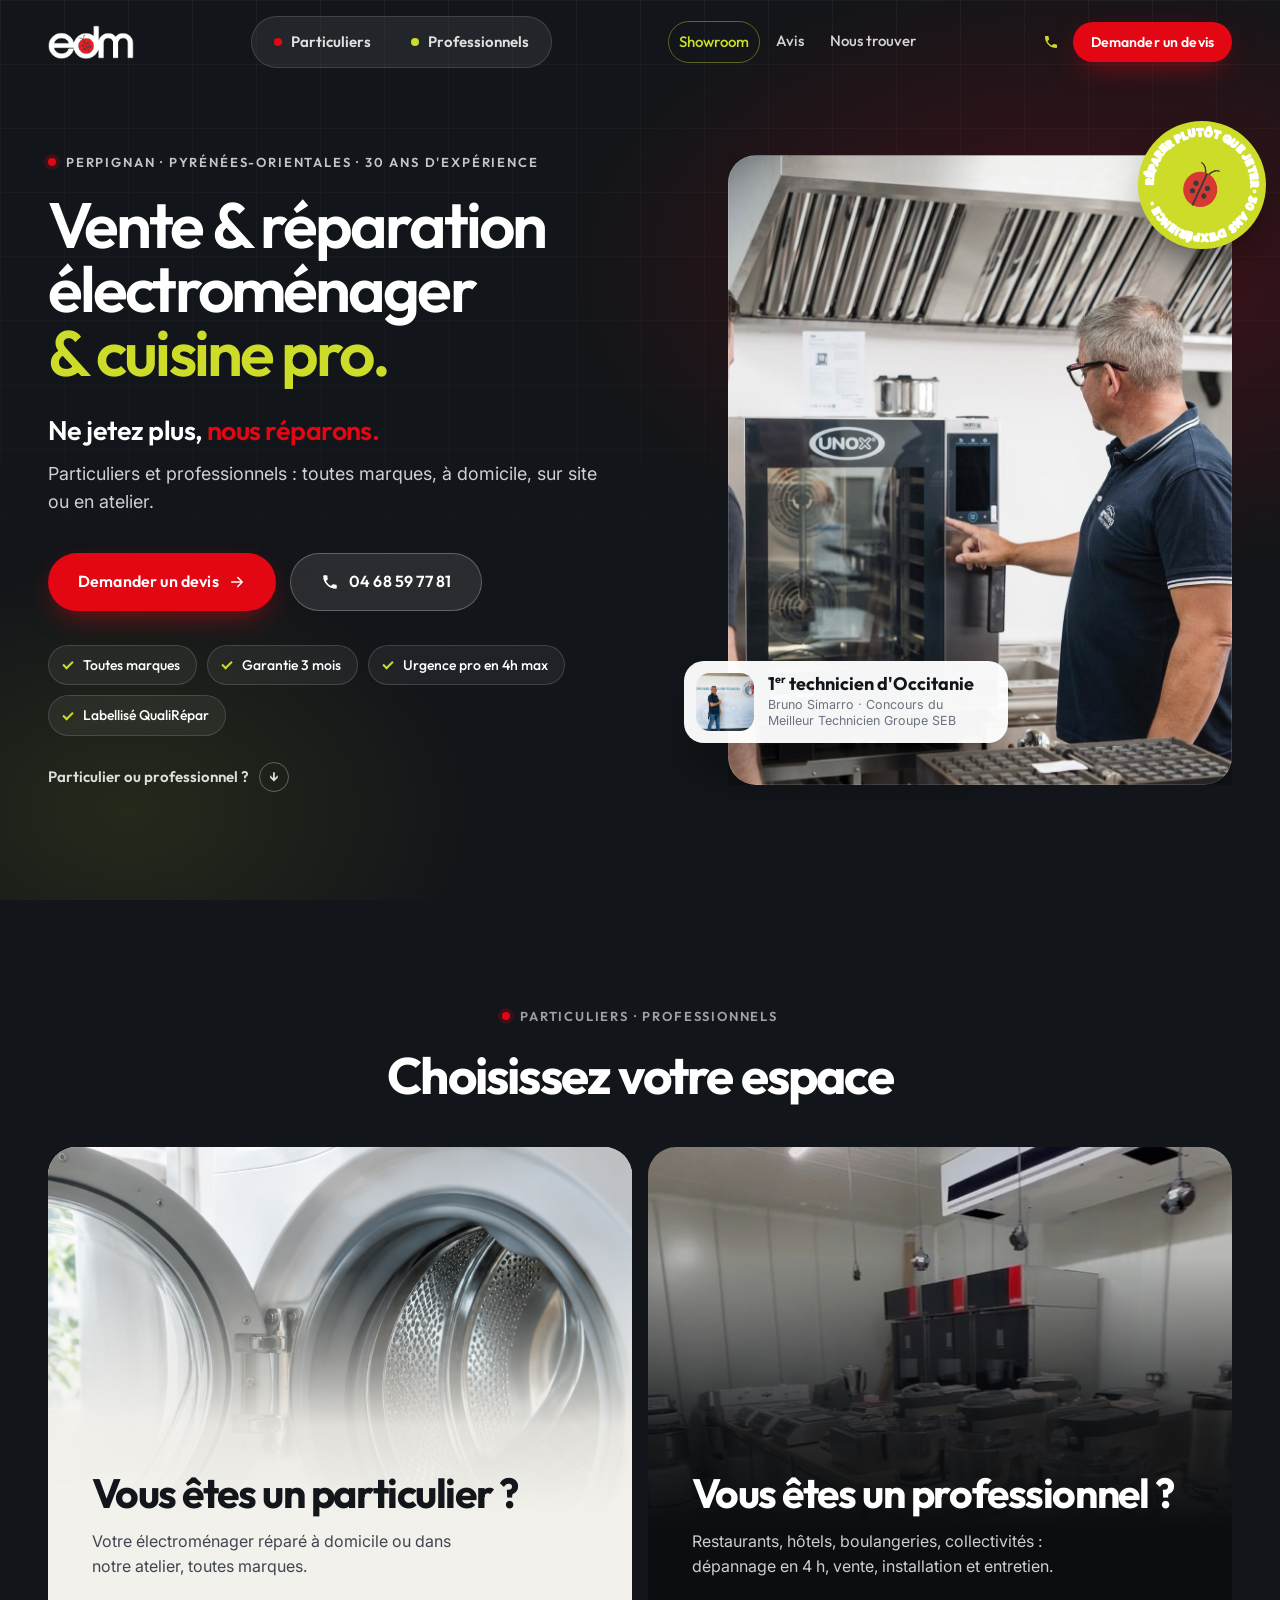
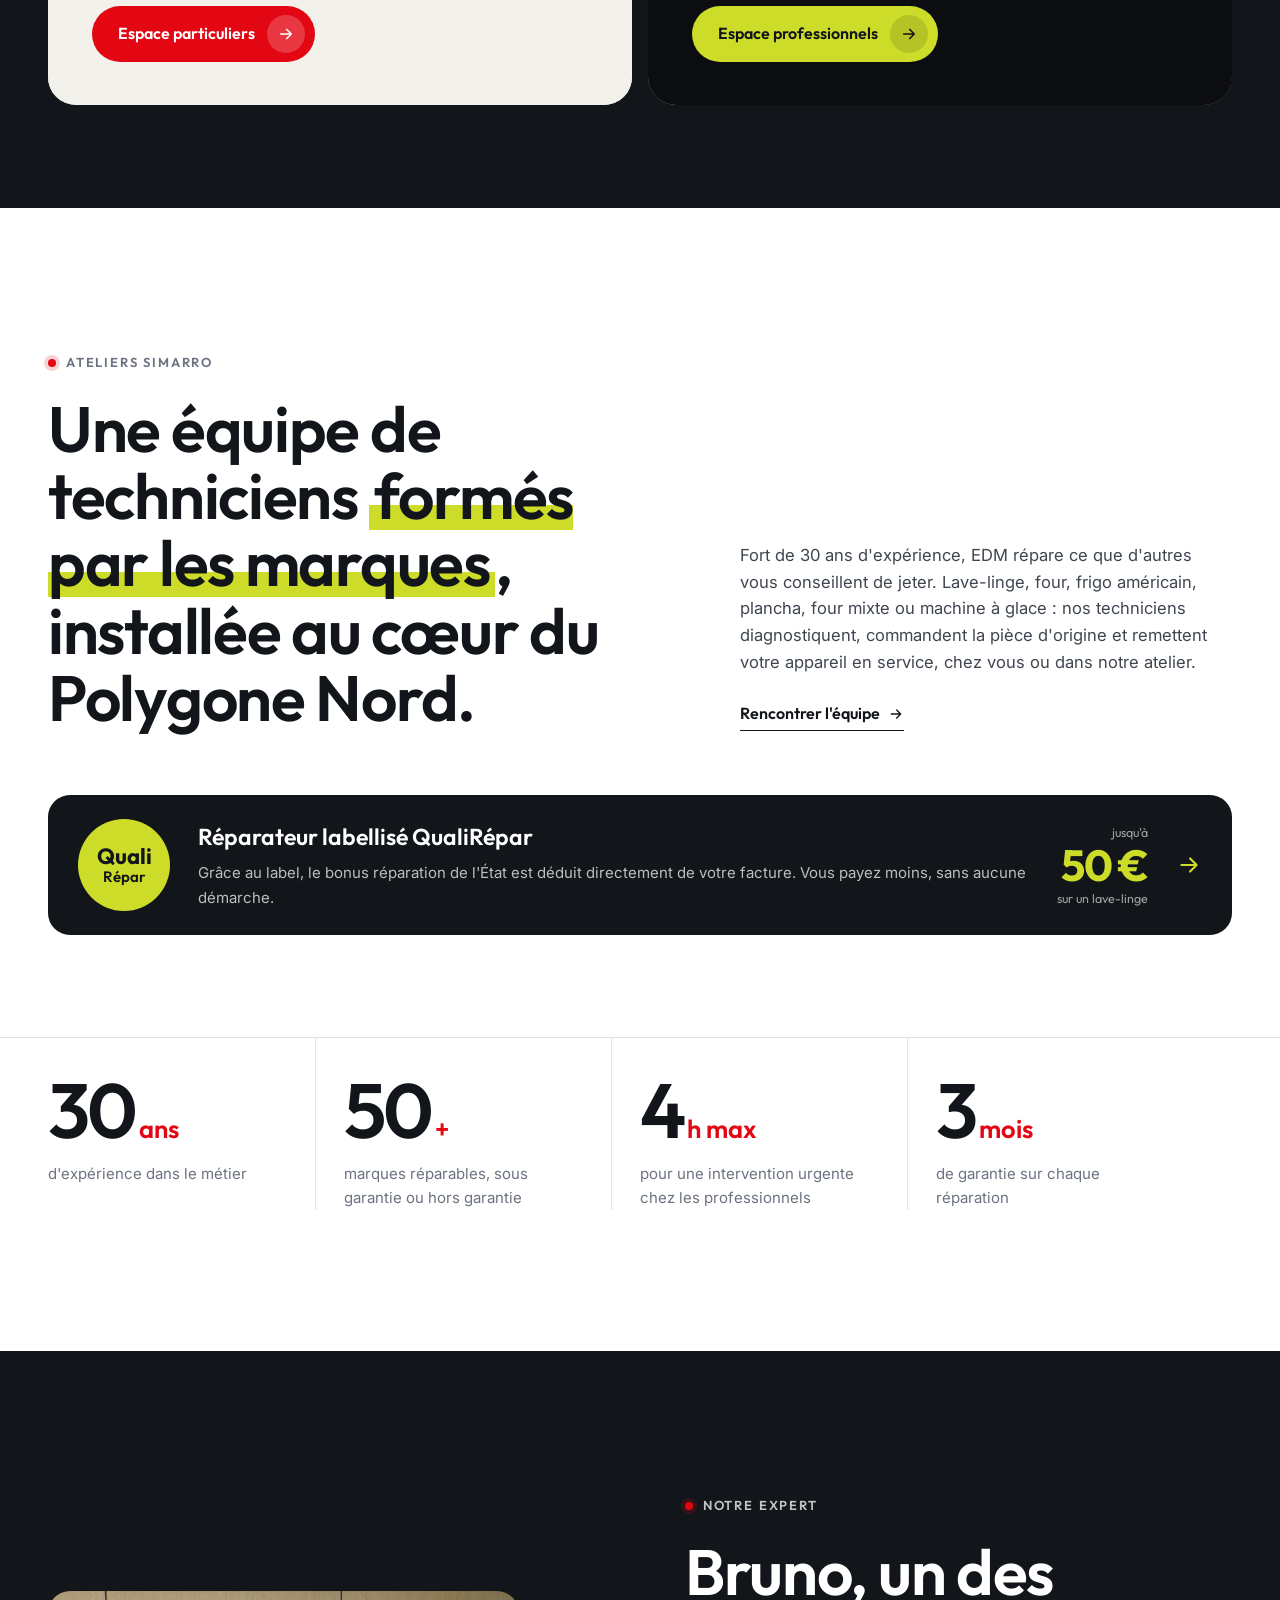
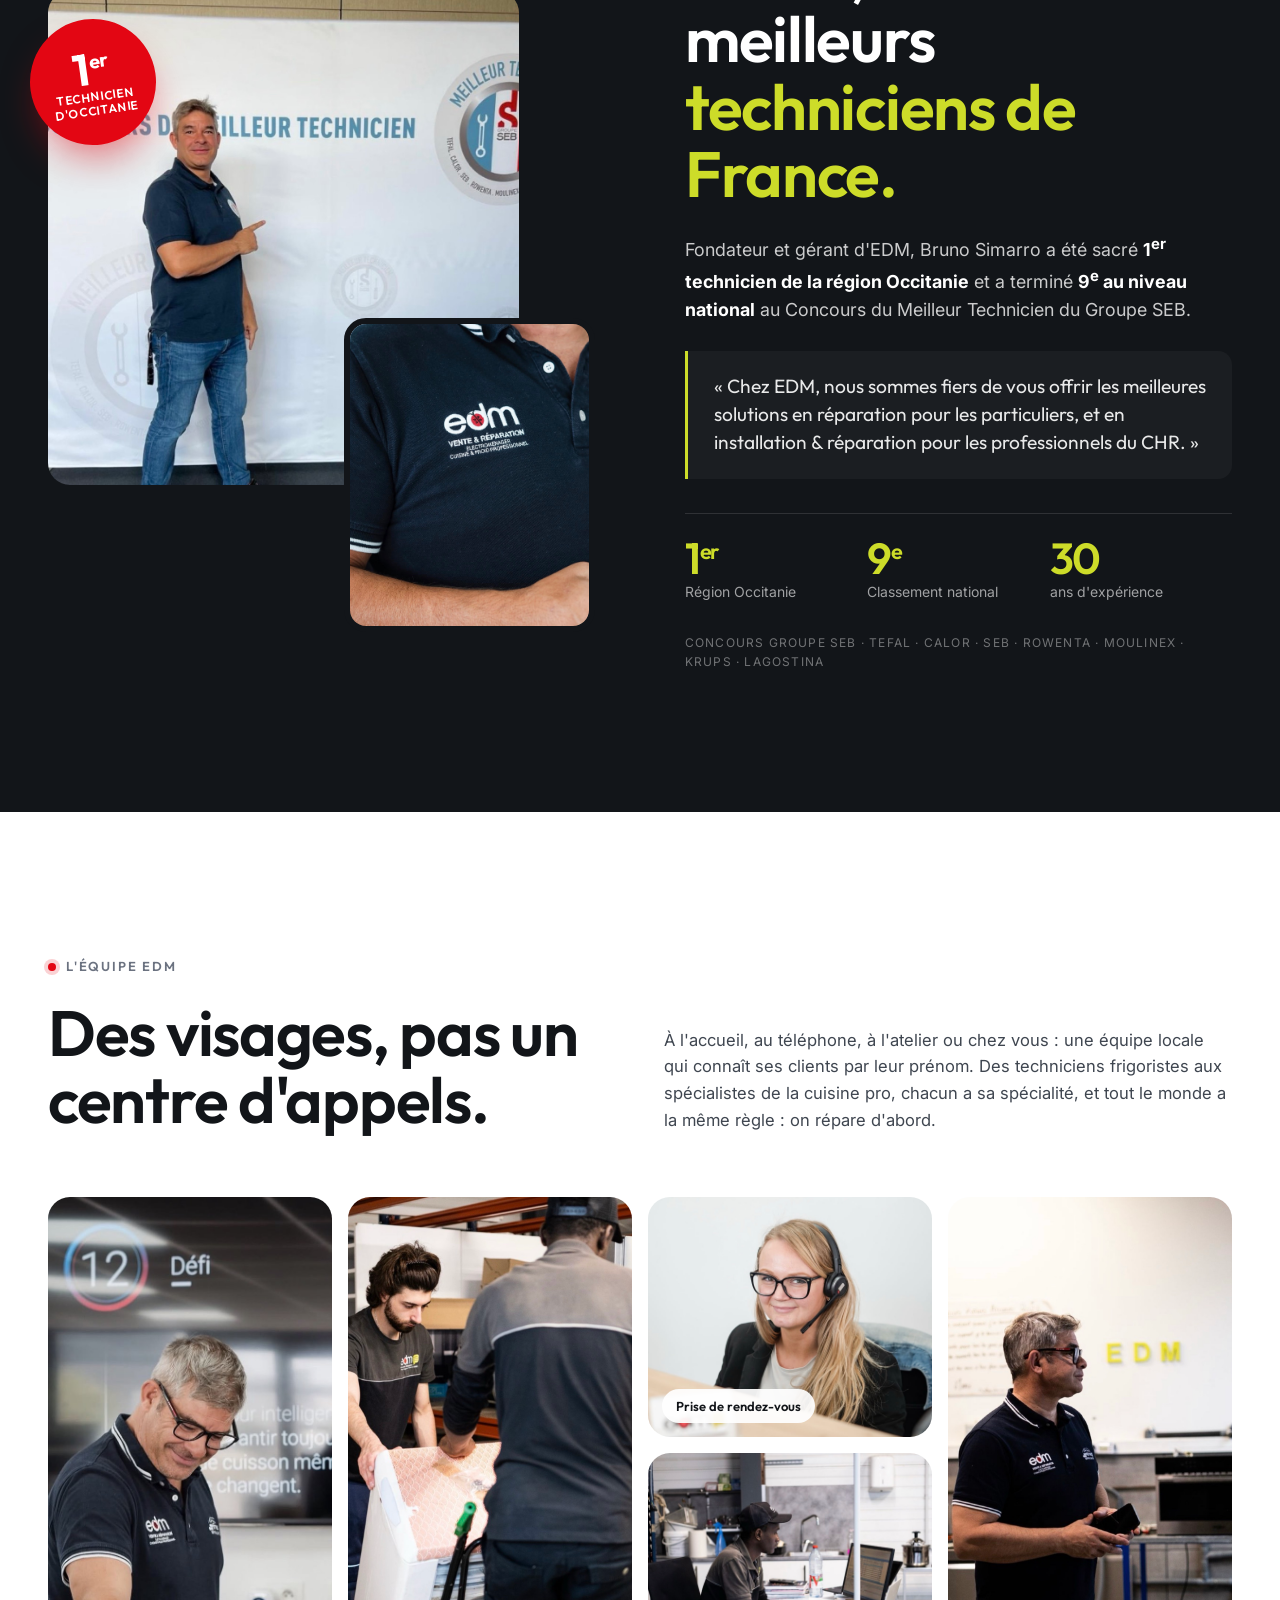
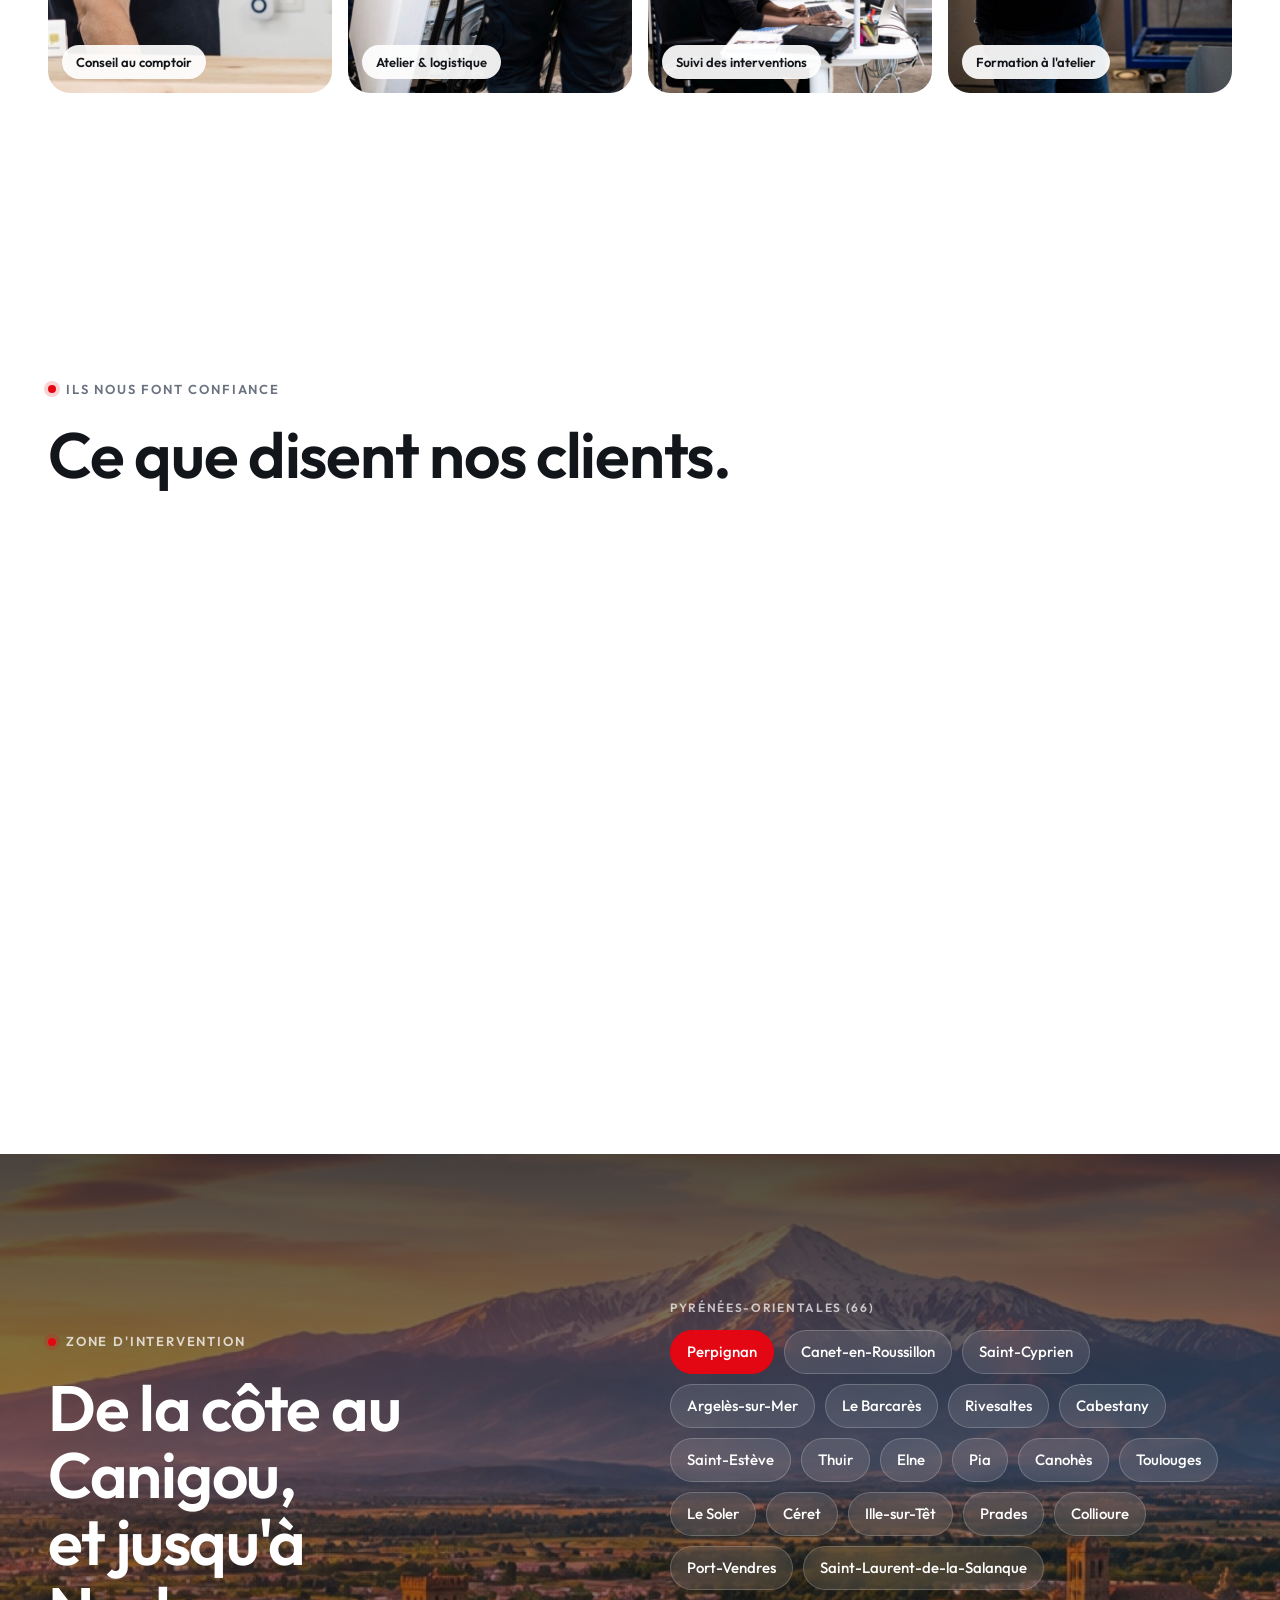
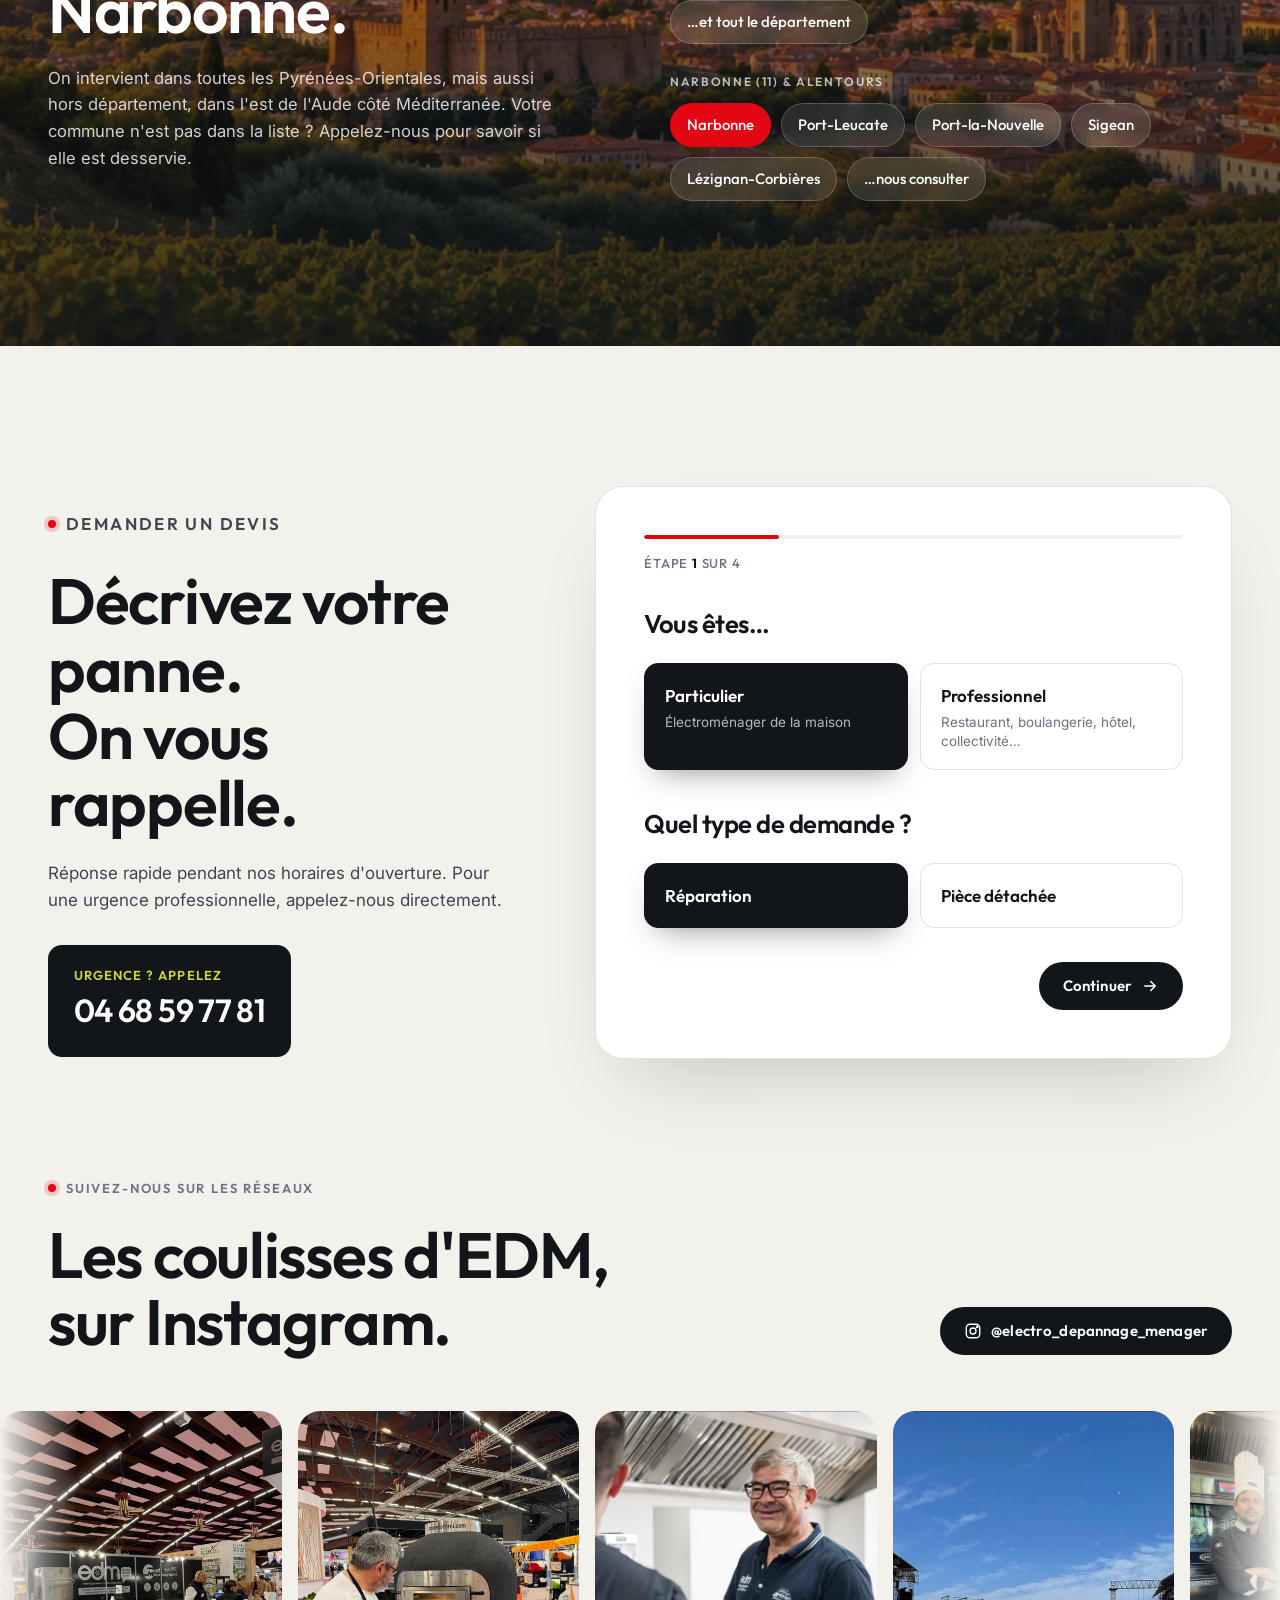
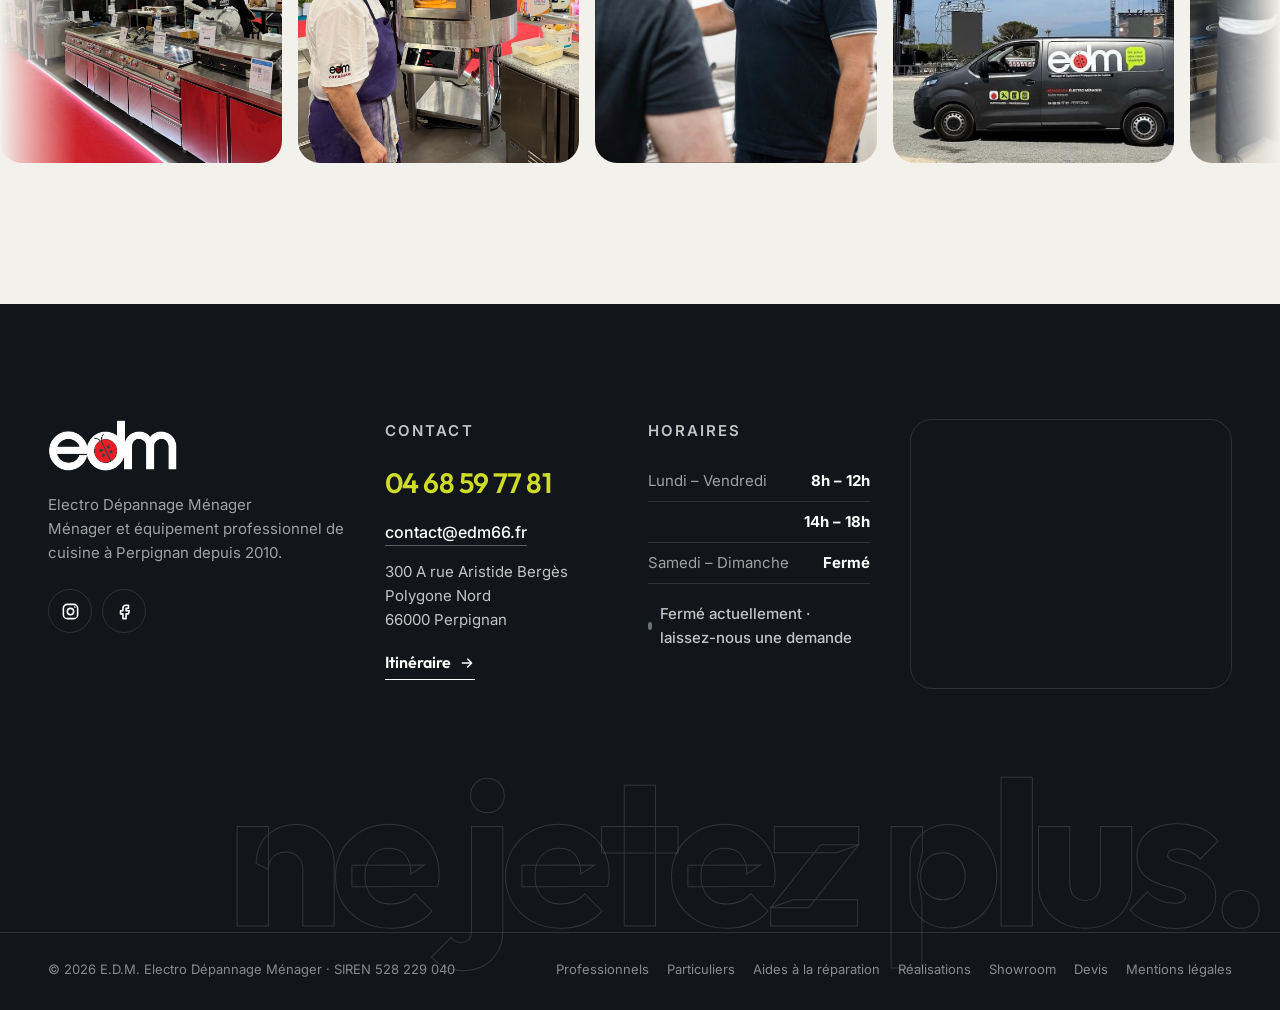
==== commit 434b1559: "Accueil : choix Particulier / Professionnel en deux moitiés" ====
--- a/index.html
+++ b/index.html
@@ -274,33 +274,24 @@
 <section class="choose" id="choisir" aria-labelledby="choose-title">
   <div class="container">
     <div class="choose__head">
-      <p class="eyebrow"><span class="dot"></span> Choisissez votre espace</p>
-      <h2 class="choose__title" id="choose-title"><span class="sr-only">Vous êtes un particulier ou un professionnel&nbsp;?</span><span aria-hidden="true">Vous êtes</span> <br><span class="choose__rot" aria-hidden="true"><i>un particulier&nbsp;?</i><i>un professionnel&nbsp;?</i></span></h2>
-      <p class="choose__sub">Choisissez votre espace&nbsp;: vous ne voyez que ce qui vous concerne.</p>
+      <p class="eyebrow"><span class="dot"></span> Particuliers · Professionnels</p>
+      <h2 class="choose__title" id="choose-title">Choisissez votre espace</h2>
     </div>
     <div class="choose__stage">
       <a class="choose__panel choose__panel--part" href="particuliers.html" data-aud="part">
         <figure class="choose__media"><img src="assets/img/app/lave-linge.jpg" alt="" loading="lazy"></figure>
         <div class="choose__body">
-          <span class="choose__kicker">Espace</span>
-          <h3 class="choose__name">Particuliers</h3>
-          <p class="choose__lead">Votre électroménager à la maison, réparé plutôt que jeté.</p>
-          <ul class="choose__list"><li>À domicile ou en atelier</li><li>Toutes marques</li><li>Bonus réparation</li></ul>
-          <span class="choose__cta">Je suis un particulier <b><svg viewBox="0 0 24 24" aria-hidden="true"><path d="M5 12h14M13 6l6 6-6 6"/></svg></b></span>
+          <h3 class="choose__name">Vous êtes un particulier&nbsp;?</h3>
+          <p class="choose__lead">Votre électroménager réparé à domicile ou dans notre atelier, toutes marques.</p>
+          <span class="choose__cta">Espace particuliers <b><svg viewBox="0 0 24 24" aria-hidden="true"><path d="M5 12h14M13 6l6 6-6 6"/></svg></b></span>
         </div>
       </a>
-      <div class="choose__seal" aria-hidden="true">
-        <svg viewBox="0 0 120 120"><defs><path id="seal" d="M60 60 m-46 0 a46 46 0 1 1 92 0 a46 46 0 1 1 -92 0"/></defs><text><textPath href="#seal">PARTICULIERS · PROFESSIONNELS · PARTICULIERS · PROFESSIONNELS · </textPath></text></svg>
-        <img src="assets/brand/coccinelle.png" alt="">
-      </div>
       <a class="choose__panel choose__panel--pro" href="professionnels.html" data-aud="pro">
         <figure class="choose__media"><video src="assets/video/projets/grande-cuisine.mp4" poster="assets/video/projets/grande-cuisine.jpg" muted loop playsinline preload="none" data-autoplay></video></figure>
         <div class="choose__body">
-          <span class="choose__kicker">Espace</span>
-          <h3 class="choose__name">Professionnels</h3>
-          <p class="choose__lead">Restaurants, hôtels, boulangeries, collectivités&nbsp;: votre cuisine ne s'arrête jamais.</p>
-          <ul class="choose__list"><li>Urgence en 4&nbsp;h max</li><li>Vente &amp; installation</li><li>Contrats d'entretien</li></ul>
-          <span class="choose__cta">Je suis un professionnel <b><svg viewBox="0 0 24 24" aria-hidden="true"><path d="M5 12h14M13 6l6 6-6 6"/></svg></b></span>
+          <h3 class="choose__name">Vous êtes un professionnel&nbsp;?</h3>
+          <p class="choose__lead">Restaurants, hôtels, boulangeries, collectivités&nbsp;: dépannage en 4&nbsp;h, vente, installation et entretien.</p>
+          <span class="choose__cta">Espace professionnels <b><svg viewBox="0 0 24 24" aria-hidden="true"><path d="M5 12h14M13 6l6 6-6 6"/></svg></b></span>
         </div>
       </a>
     </div>
--- a/assets/style.css
+++ b/assets/style.css
@@ -834,68 +834,46 @@
 .hero__cue span{display:grid;place-items:center;width:30px;height:30px;border-radius:50%;border:1px solid rgba(255,255,255,.3);animation:cue 2s var(--ease) infinite}
 @keyframes cue{50%{transform:translateY(5px)}}
 
-/* Aiguillage « Vous êtes… ? » (accueil) */
-.choose{position:relative;background:var(--ink);color:#fff;padding:clamp(72px,9vw,128px) 0 clamp(72px,9vw,120px);overflow:hidden}
-.choose::before{content:"";position:absolute;left:50%;top:0;width:min(1100px,90%);height:420px;transform:translateX(-50%);background:radial-gradient(closest-side,rgba(227,6,19,.16),transparent 70%),radial-gradient(closest-side at 80% 40%,rgba(205,220,41,.12),transparent 70%);pointer-events:none}
-.choose__head{position:relative;text-align:center;margin-bottom:clamp(36px,4vw,56px)}
+/* Aiguillage : vous êtes particulier ou professionnel ? (accueil) */
+.choose{position:relative;background:var(--ink);color:#fff;padding:clamp(64px,8vw,112px) 0}
+.choose__head{text-align:center;margin-bottom:clamp(28px,3.5vw,48px)}
 .choose__head .eyebrow{justify-content:center;color:rgba(255,255,255,.6)}
-.choose__title{font-size:clamp(40px,6vw,92px);font-weight:700;letter-spacing:-.045em;line-height:1.08}
-.choose__title>span{display:inline-block;opacity:0;transform:translateY(40px);transition:opacity .9s var(--ease),transform .9s var(--ease)}
-.choose.is-in .choose__title>span{opacity:1;transform:none}
-.choose.is-in .choose__title>span:nth-child(2){transition-delay:.12s}
-.choose__rot{display:inline-grid!important;vertical-align:top}
-.choose__rot i{grid-area:1/1;justify-self:center;font-style:normal;white-space:nowrap;animation:rot 6s var(--ease) infinite}
-.choose__rot i:first-child{color:var(--red)}
-.choose__rot i:last-child{color:var(--lime);opacity:0;animation-delay:-3s}
-@keyframes rot{0%{opacity:0;transform:translateY(.45em)}8%,42%{opacity:1;transform:none}50%,100%{opacity:0;transform:translateY(-.45em)}}
-.choose__sub{max-width:560px;margin:30px auto 0;font-size:clamp(16px,1.3vw,18px);color:rgba(255,255,255,.7)}
-.choose__stage{position:relative;display:flex;gap:16px;height:clamp(540px,calc(74 * var(--vh, 1vh)),780px)}
-.choose__panel{--rx:0deg;--ry:0deg;container-type:inline-size;position:relative;flex:1 1 0;display:flex;flex-direction:column;justify-content:flex-end;border-radius:28px;overflow:hidden;isolation:isolate;transform:perspective(1400px) rotateX(var(--rx)) rotateY(var(--ry));transition:flex-grow .8s var(--ease),transform .5s var(--ease),clip-path 1.2s var(--ease);clip-path:inset(0 0 0 0 round 28px)}
+.choose__title{font-size:clamp(32px,4vw,56px);font-weight:700;letter-spacing:-.035em;line-height:1.05}
+.choose__stage{display:grid;grid-template-columns:1fr 1fr;gap:16px}
+.choose__panel{position:relative;display:flex;flex-direction:column;justify-content:flex-end;min-height:clamp(420px,calc(62 * var(--vh, 1vh)),600px);border-radius:28px;overflow:hidden;isolation:isolate}
 .choose__panel--part{background:var(--paper);color:var(--ink)}
 .choose__panel--pro{background:#0b0d10;color:#fff}
 .choose__media{position:absolute;inset:0;z-index:-1;margin:0}
-.choose__media img,.choose__media video{width:100%;height:100%;object-fit:cover;transform:scale(1.18);transition:transform 1.6s var(--ease)}
-.choose__panel--part .choose__media::after{content:"";position:absolute;inset:0;background:linear-gradient(to top,var(--paper) 30%,rgba(243,241,236,.86) 46%,rgba(243,241,236,0) 72%)}
-.choose__panel--pro .choose__media::after{content:"";position:absolute;inset:0;background:linear-gradient(to top,#0b0d10 28%,rgba(11,13,16,.8) 46%,rgba(11,13,16,.1) 74%)}
-.choose__body{padding:clamp(26px,3vw,44px)}
-.choose__body>*{opacity:0;transform:translateY(24px);transition:opacity .8s var(--ease),transform .8s var(--ease)}
-.choose__kicker{display:inline-flex!important;align-items:center;gap:8px;font-family:var(--f-head);font-size:13px;font-weight:600;letter-spacing:.14em;text-transform:uppercase;opacity:.75}
-.choose__kicker::before{content:"";width:9px;height:9px;border-radius:50%;background:var(--red)}
-.choose__panel--pro .choose__kicker::before{background:var(--lime)}
-.choose__name{font-size:clamp(28px,calc((100cqi - 96px) / 9.8),76px);font-weight:700;letter-spacing:-.045em;line-height:.95;text-transform:uppercase;margin:12px 0 14px}
-.choose__lead{font-size:clamp(16px,1.3vw,18px);max-width:34ch;margin-bottom:18px}
+.choose__media img,.choose__media video{width:100%;height:100%;object-fit:cover;transition:transform 1.2s var(--ease)}
+.choose__panel--part .choose__media::after{content:"";position:absolute;inset:0;background:linear-gradient(to top,var(--paper) 34%,rgba(243,241,236,.9) 50%,rgba(243,241,236,0) 78%)}
+.choose__panel--pro .choose__media::after{content:"";position:absolute;inset:0;background:linear-gradient(to top,#0b0d10 32%,rgba(11,13,16,.84) 50%,rgba(11,13,16,.1) 80%)}
+.choose__body{padding:clamp(28px,3.4vw,48px)}
+.choose__name{font-size:clamp(30px,3.2vw,48px);font-weight:700;letter-spacing:-.035em;line-height:1.05;margin-bottom:14px}
+.choose__lead{font-size:clamp(16px,1.25vw,18px);max-width:40ch;margin-bottom:26px}
 .choose__panel--part .choose__lead{color:#3f4650}
-.choose__panel--pro .choose__lead{color:rgba(255,255,255,.78)}
-.choose__list{list-style:none;padding:0;margin:0 0 26px;display:flex;flex-wrap:wrap;gap:8px}
-.choose__list li{font-family:var(--f-head);font-size:14px;font-weight:500;padding:8px 14px;border-radius:999px;background:rgba(18,21,25,.06);border:1px solid rgba(18,21,25,.1)}
-.choose__panel--pro .choose__list li{background:rgba(255,255,255,.07);border-color:rgba(255,255,255,.16)}
-.choose__cta{display:inline-flex!important;align-items:center;gap:12px;height:56px;padding:0 10px 0 26px;border-radius:999px;font-family:var(--f-head);font-weight:600;font-size:16px;background:var(--red);color:#fff;transition:gap .4s var(--ease),background .3s}
+.choose__panel--pro .choose__lead{color:rgba(255,255,255,.8)}
+.choose__cta{display:inline-flex;align-items:center;gap:12px;height:56px;padding:0 10px 0 26px;border-radius:999px;font-family:var(--f-head);font-weight:600;font-size:16px;background:var(--red);color:#fff;transition:gap .4s var(--ease),background .3s}
 .choose__panel--pro .choose__cta{background:var(--lime);color:var(--ink)}
 .choose__cta b{display:grid;place-items:center;width:38px;height:38px;border-radius:50%;background:rgba(255,255,255,.2)}
 .choose__panel--pro .choose__cta b{background:rgba(18,21,25,.12)}
 .choose__cta svg{width:18px;height:18px;fill:none;stroke:currentColor;stroke-width:2.2;stroke-linecap:round;stroke-linejoin:round}
 .choose__panel:hover .choose__cta{gap:18px}
-.choose__seal{position:absolute;left:50%;top:36%;z-index:3;width:132px;height:132px;margin:-66px 0 0 -66px;border-radius:50%;background:#fff;display:grid;place-items:center;box-shadow:0 24px 50px -16px rgba(0,0,0,.6);transform:scale(0) rotate(-90deg);transition:transform 1s var(--ease) .55s;pointer-events:none}
-.choose__seal svg{position:absolute;inset:0;width:100%;height:100%;animation:spin 20s linear infinite}
-.choose__seal text{font-family:var(--f-head);font-size:9px;font-weight:600;letter-spacing:.1em;fill:var(--ink)}
-.choose__seal img{width:52px;height:auto}
-/* entrée animée : les deux moitiés se rejoignent */
-.js .choose__panel--part{clip-path:inset(0 100% 0 0 round 28px)}
-.js .choose__panel--pro{clip-path:inset(0 0 0 100% round 28px);transition-delay:0s,0s,.1s}
-.choose__panel.is-in{clip-path:inset(0 0 0 0 round 28px)}
-.choose__panel.is-in .choose__media img,.choose__panel.is-in .choose__media video{transform:scale(1)}
-.choose__panel.is-in .choose__body>*{opacity:1;transform:none}
-.choose__panel.is-in .choose__body>:nth-child(1){transition-delay:.45s}
-.choose__panel.is-in .choose__body>:nth-child(2){transition-delay:.52s}
-.choose__panel.is-in .choose__body>:nth-child(3){transition-delay:.59s}
-.choose__panel.is-in .choose__body>:nth-child(4){transition-delay:.66s}
-.choose__panel.is-in .choose__body>:nth-child(5){transition-delay:.73s}
-.choose.is-in .choose__seal{transform:none}
-@media (hover:hover) and (pointer:fine) and (min-width:861px){
-  .choose__stage:hover .choose__panel{flex-grow:.82}
-  .choose__stage .choose__panel:hover{flex-grow:1.25}
+/* entrée au défilement : la moitié gauche glisse depuis la gauche, la droite depuis la droite */
+.js .choose__panel{opacity:0;transform:translate3d(-56px,0,0);transition:opacity .9s var(--ease),transform 1.1s var(--ease)}
+.js .choose__panel--pro{transform:translate3d(56px,0,0);transition-delay:.12s}
+.js .choose__panel.is-in{opacity:1;transform:none}
+@media (hover:hover) and (pointer:fine){
   .choose__panel:hover .choose__media img,.choose__panel:hover .choose__media video{transform:scale(1.05)}
-  .choose__stage:hover .choose__seal{transform:scale(0) rotate(90deg);transition-delay:0s}
+}
+@media (max-width:860px){
+  .choose__stage{grid-template-columns:1fr;gap:12px}
+  .choose__panel{min-height:400px}
+  .js .choose__panel,.js .choose__panel--pro{transform:translate3d(0,40px,0);transition-delay:0s}
+  .choose__panel--part .choose__media::after{background:linear-gradient(to top,var(--paper) 46%,rgba(243,241,236,.88) 66%,rgba(243,241,236,0))}
+  .choose__panel--pro .choose__media::after{background:linear-gradient(to top,#0b0d10 46%,rgba(11,13,16,.8) 68%,rgba(11,13,16,.15))}
+}
+@media (prefers-reduced-motion:reduce){
+  .js .choose__panel{opacity:1;transform:none}
 }
 
 /* Premier écran des espaces */
@@ -951,25 +929,12 @@
   .space-hero__grid,.srt__grid{grid-template-columns:1fr}
   .space-hero__photo{aspect-ratio:4/3}
   .space-hero__badge{left:12px;bottom:12px}
-  .choose__stage{flex-direction:column;height:auto;gap:12px}
-  .choose__panel{min-height:470px;flex:none;transform:none}
-  .choose__seal{position:relative;left:auto;top:auto;margin:-58px auto;width:104px;height:104px}
-  .choose__seal img{width:42px}
-  .choose__name{font-size:clamp(26px,calc((100cqi - 56px) / 9.8),60px)}
-  .choose__panel--pro .choose__media::after{background:linear-gradient(to top,#0b0d10 52%,rgba(11,13,16,.78) 74%,rgba(11,13,16,.15))}
-  .choose__panel--part .choose__media::after{background:linear-gradient(to top,var(--paper) 50%,rgba(243,241,236,.85) 70%,rgba(243,241,236,0))}
 }
 @media (prefers-reduced-motion:reduce){
-  .js .choose__panel--part,.js .choose__panel--pro{clip-path:inset(0 0 0 0 round 28px)}
-  .choose__title>span,.choose__body>*{opacity:1;transform:none}
-  .choose__seal{transform:none}
-  .choose__rot{display:inline!important}
-  .choose__rot i{animation:none;opacity:1!important}
-  .choose__rot i:first-child::after{content:" ou";color:#fff}
   html.wipe-in body::before{display:none}
 }
 .sr-only{position:absolute;width:1px;height:1px;padding:0;margin:-1px;overflow:hidden;clip:rect(0,0,0,0);white-space:nowrap;border:0}
 .space-hero--pro .crumbs a{color:#fff}
 .aud__tab:focus-visible,.quick a:focus-visible,.srt__cats a:focus-visible,.hero__cue:focus-visible{outline:3px solid var(--lime);outline-offset:3px}
-.choose__panel:focus-visible{outline:4px solid var(--lime);outline-offset:-6px}
+.choose__panel:focus-visible{outline:4px solid var(--lime);outline-offset:4px}
 .aud__tab,.choose__panel,.quick a,.srt__cats a{touch-action:manipulation}
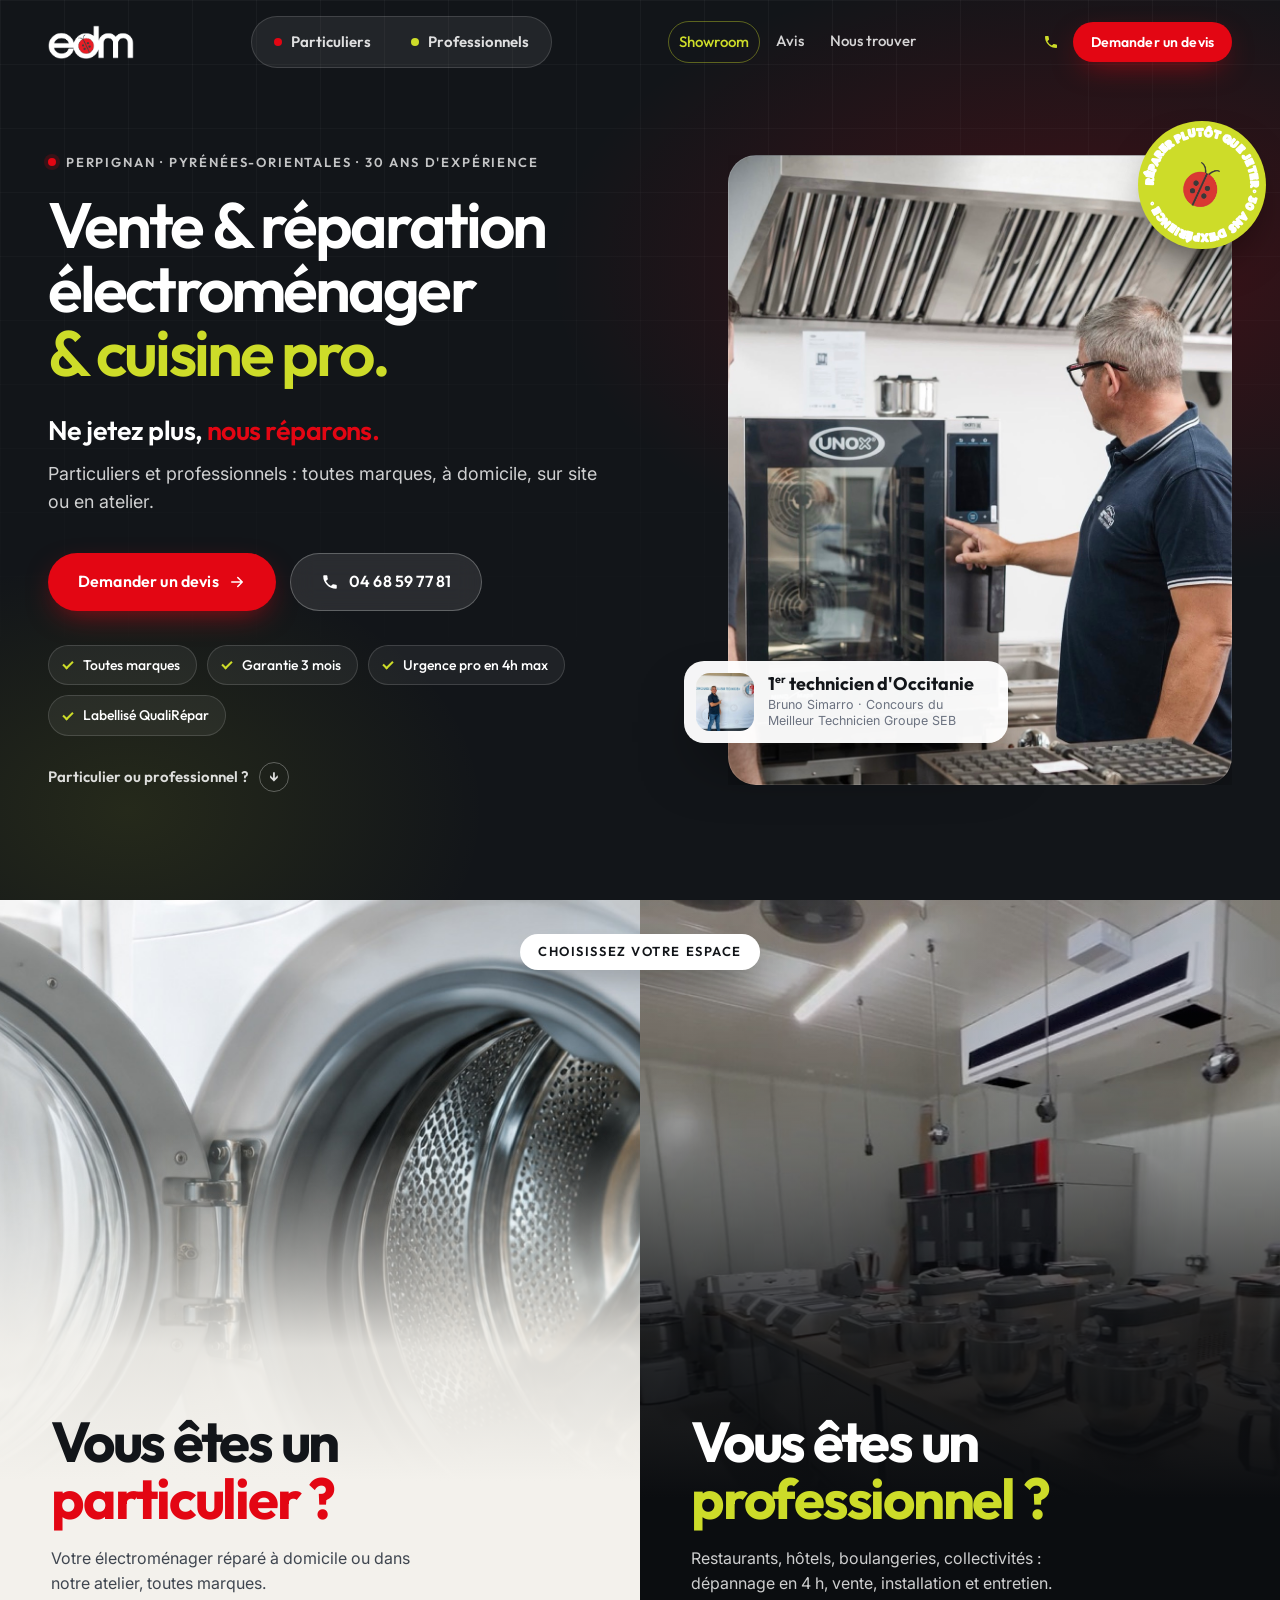
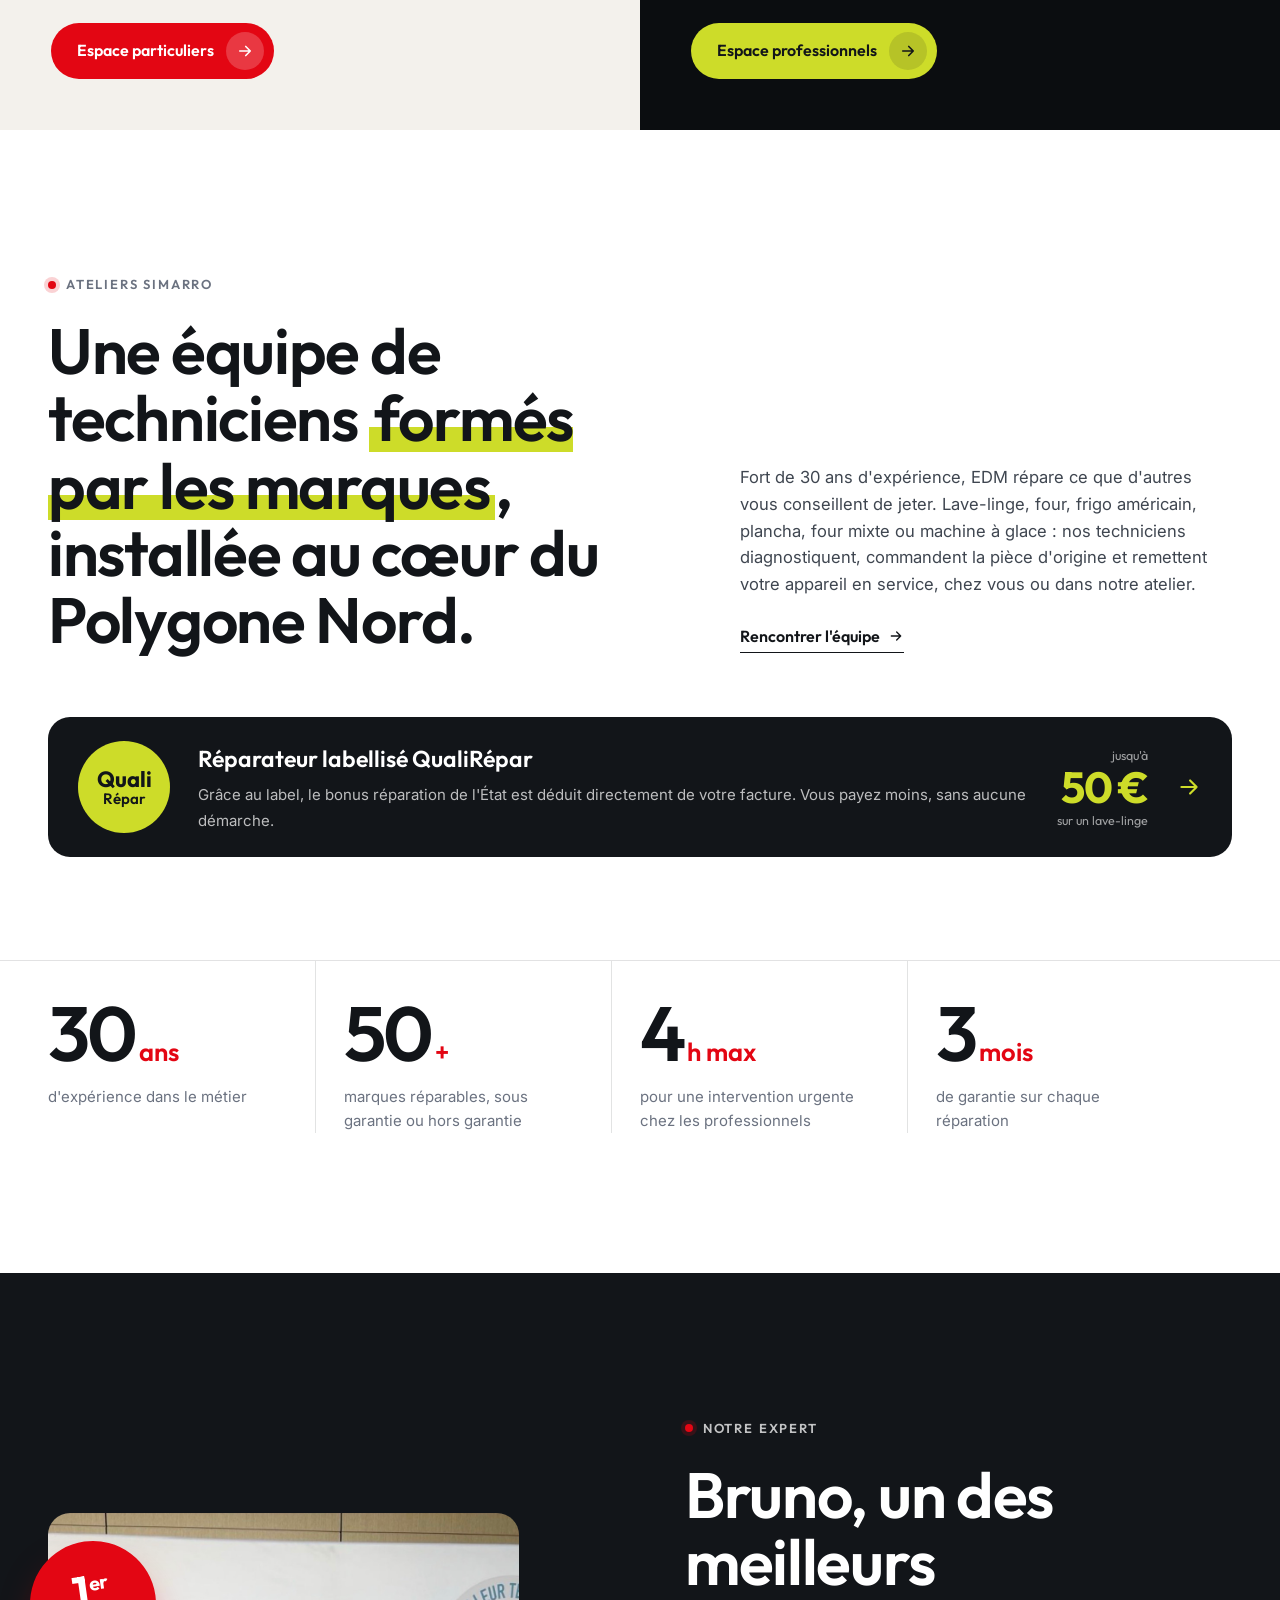
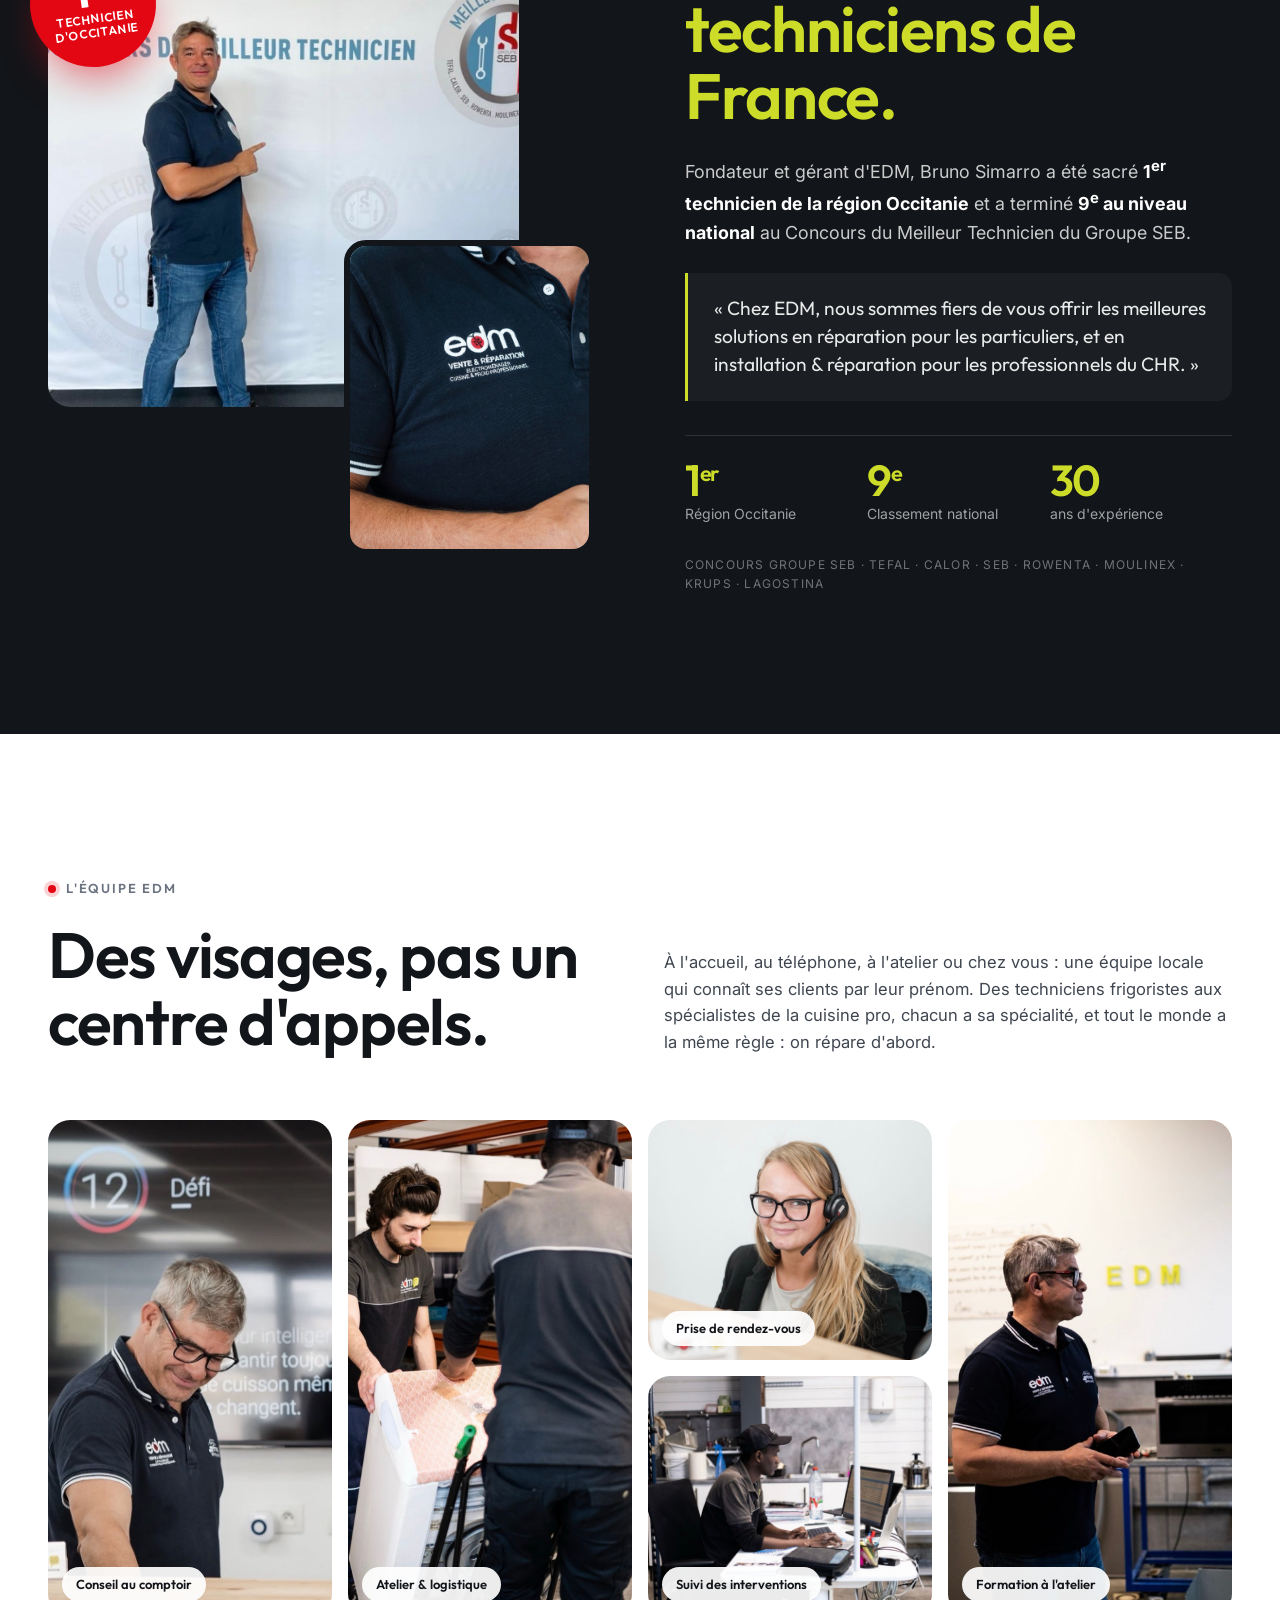
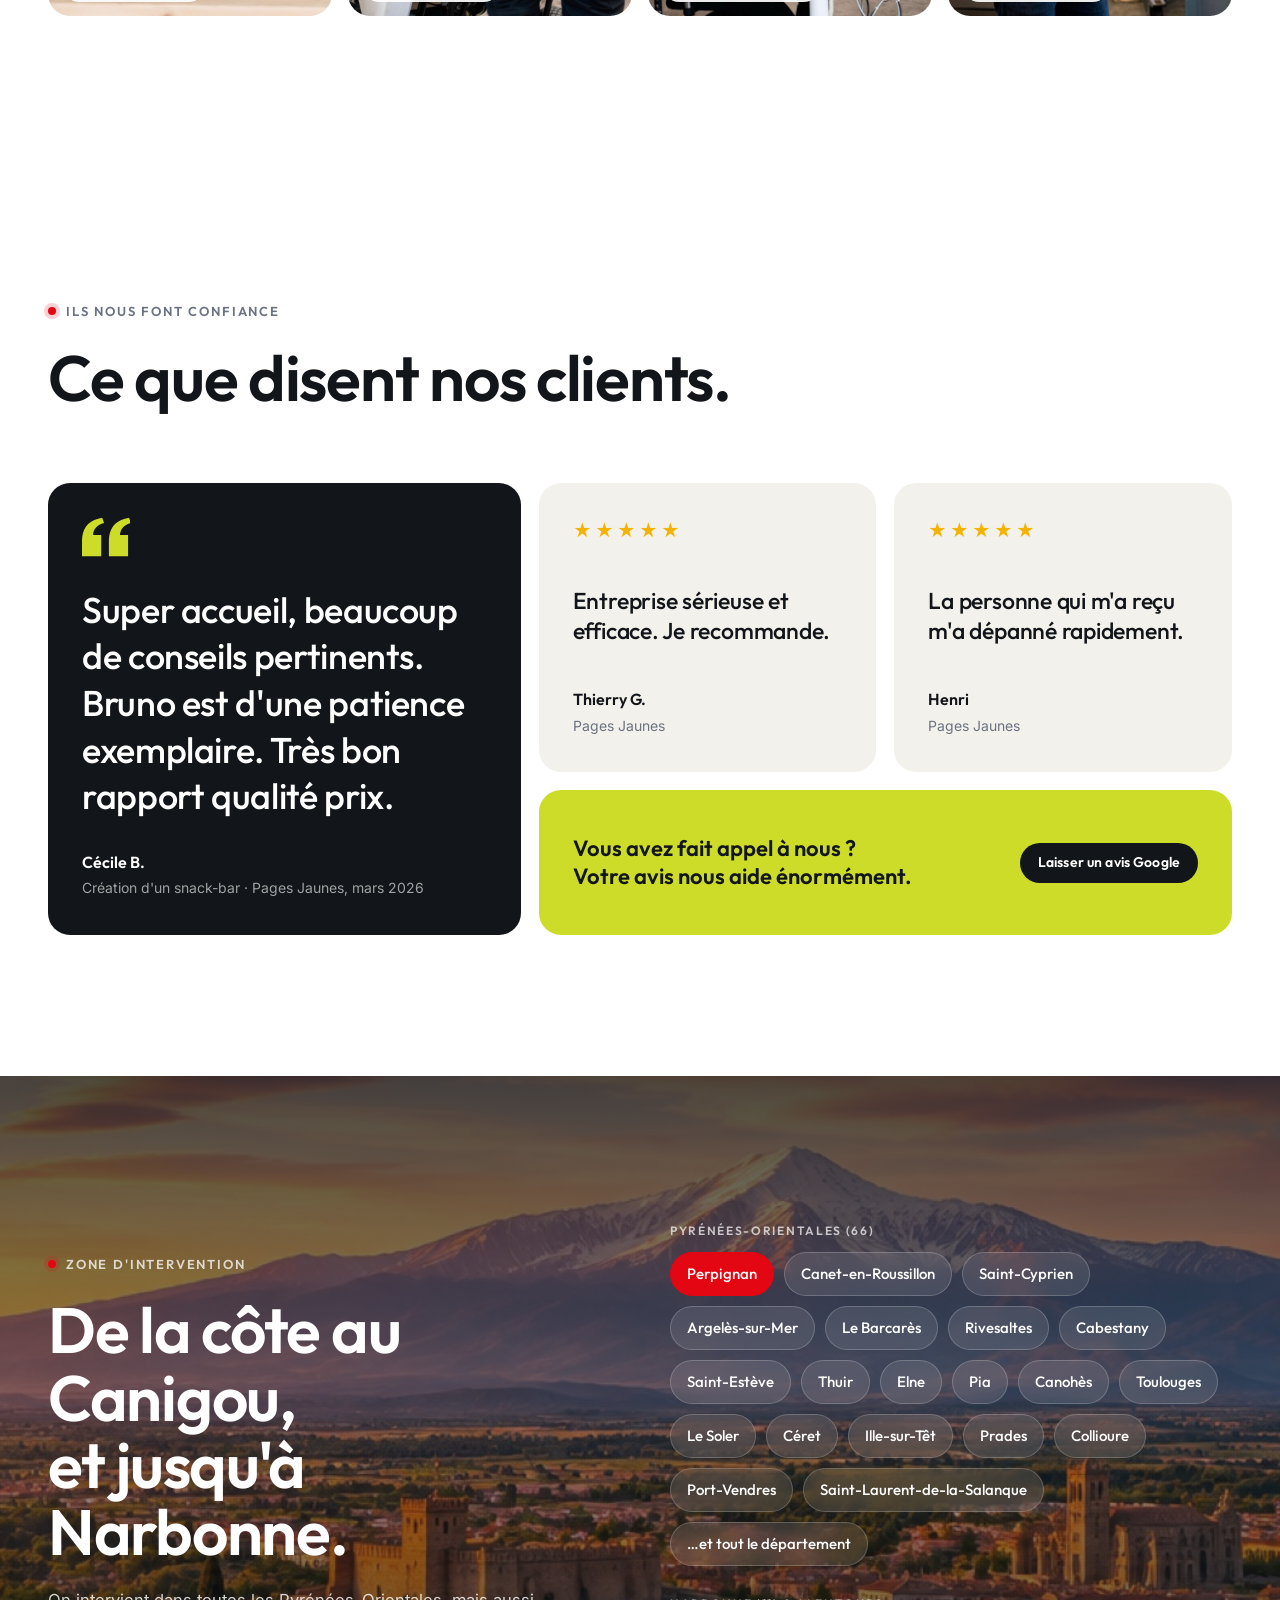
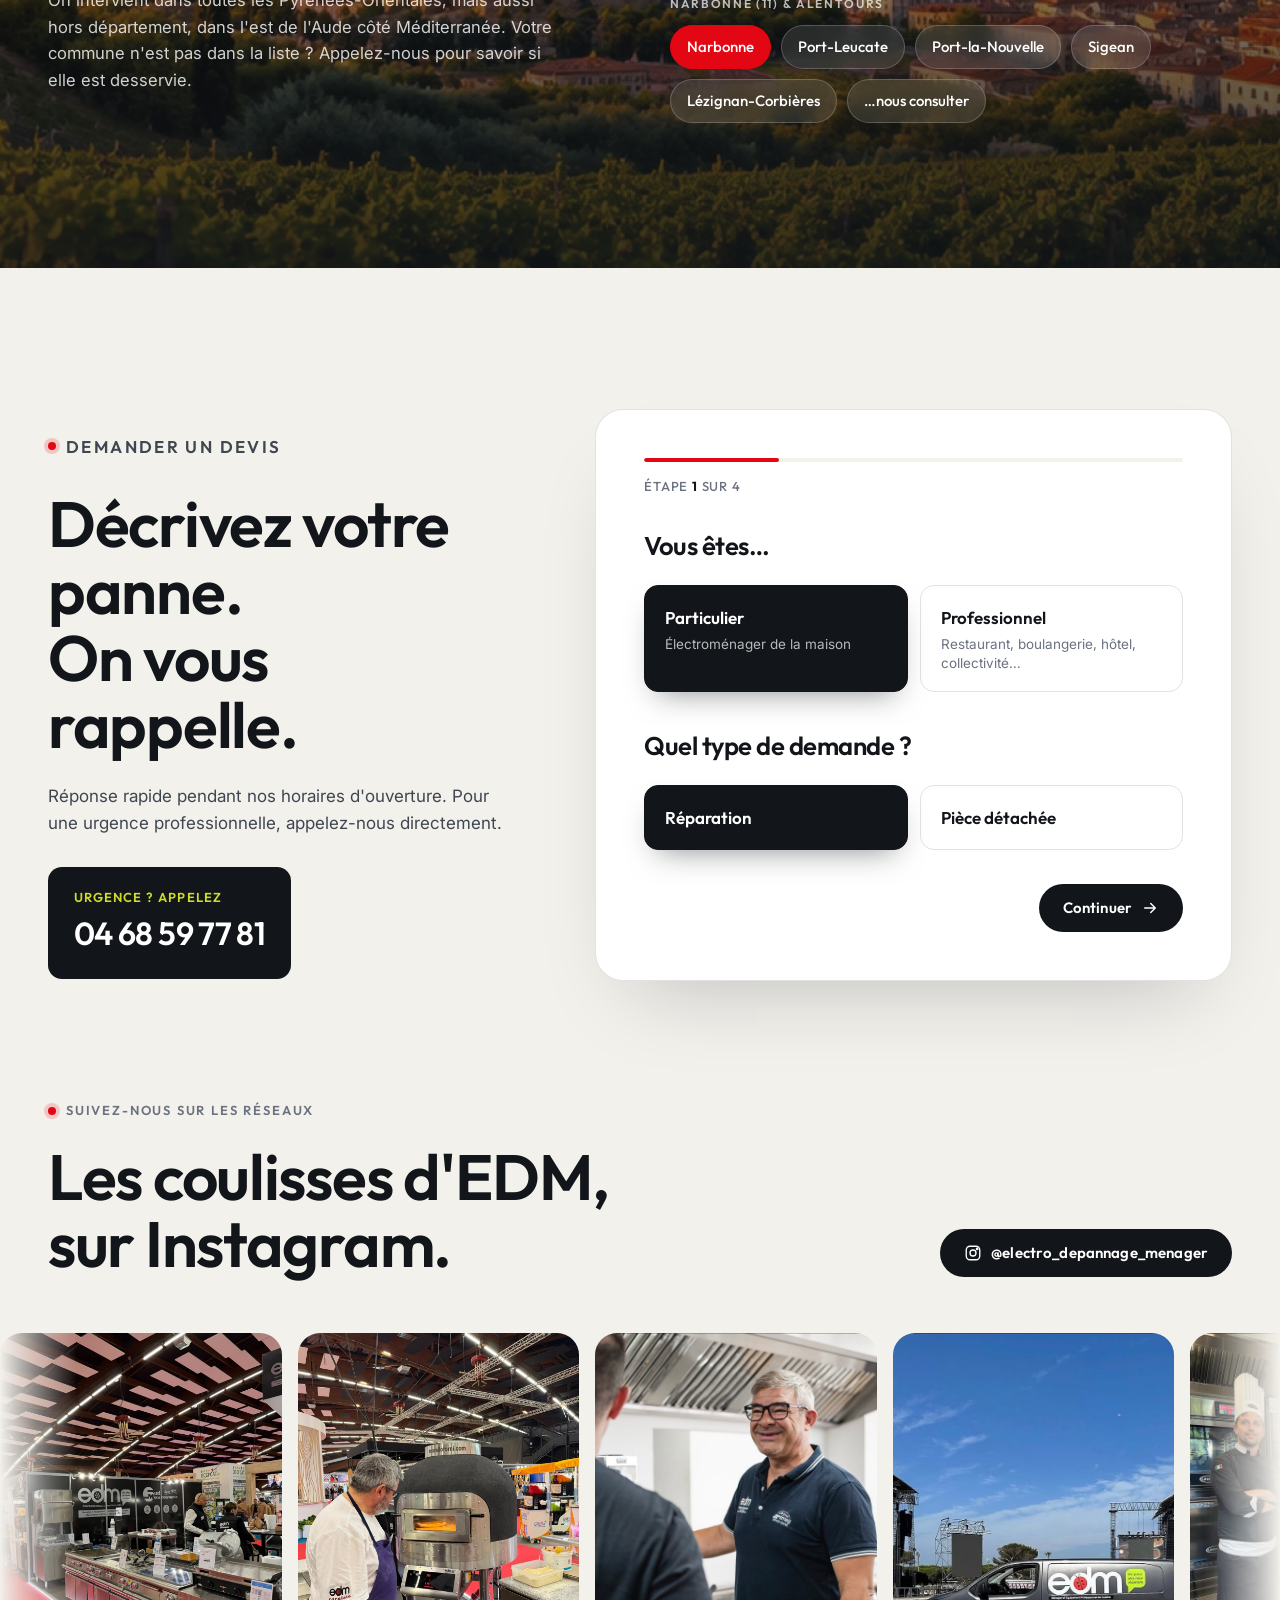
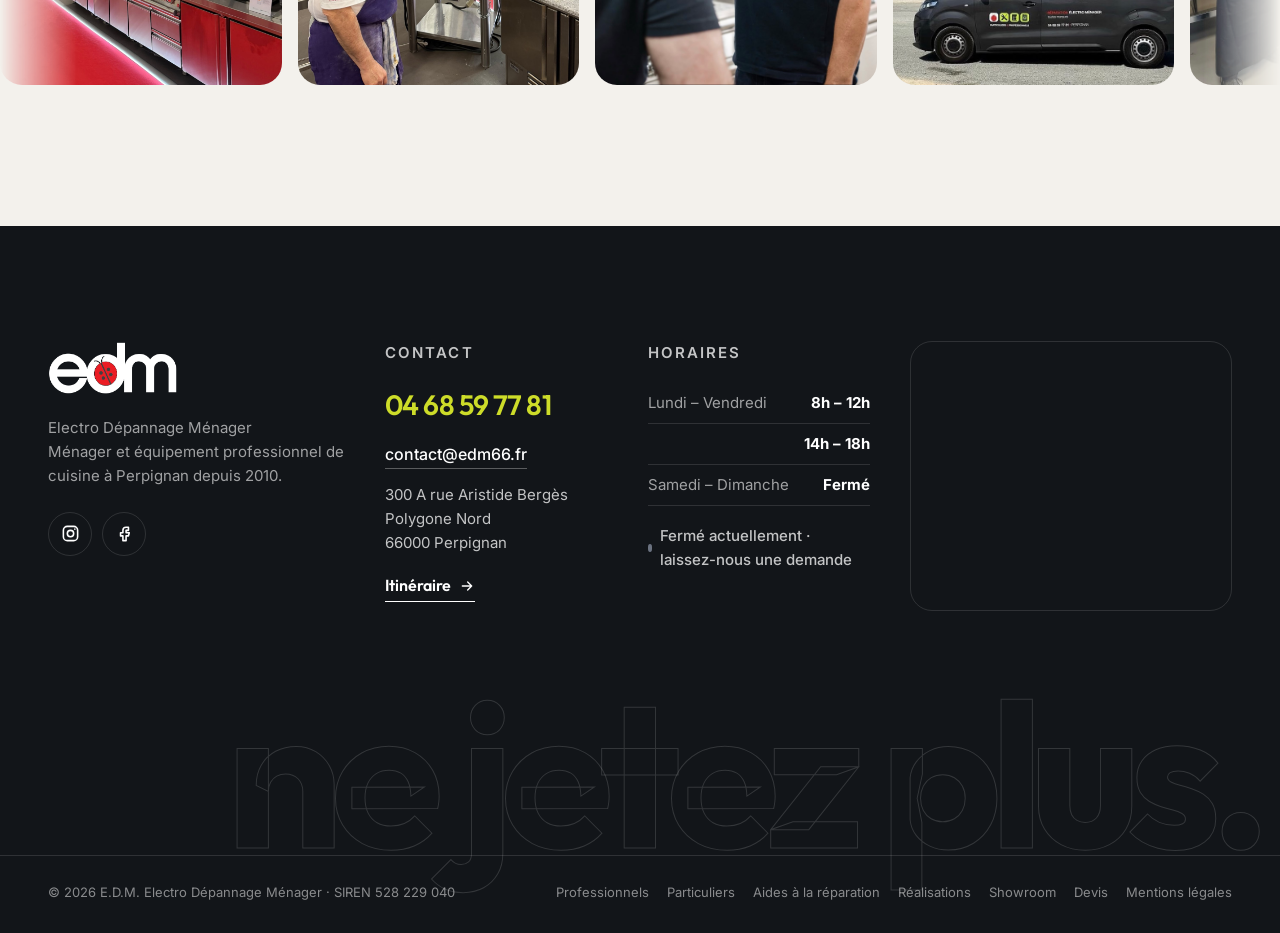
==== commit 42295b05: "Accueil : choix Particulier / Professionnel en deux portes animées" ====
--- a/index.html
+++ b/index.html
@@ -272,29 +272,26 @@
 
 <!-- AIGUILLAGE -->
 <section class="choose" id="choisir" aria-labelledby="choose-title">
-  <div class="container">
-    <div class="choose__head">
-      <p class="eyebrow"><span class="dot"></span> Particuliers · Professionnels</p>
-      <h2 class="choose__title" id="choose-title">Choisissez votre espace</h2>
-    </div>
-    <div class="choose__stage">
-      <a class="choose__panel choose__panel--part" href="particuliers.html" data-aud="part">
-        <figure class="choose__media"><img src="assets/img/app/lave-linge.jpg" alt="" loading="lazy"></figure>
-        <div class="choose__body">
-          <h3 class="choose__name">Vous êtes un particulier&nbsp;?</h3>
-          <p class="choose__lead">Votre électroménager réparé à domicile ou dans notre atelier, toutes marques.</p>
-          <span class="choose__cta">Espace particuliers <b><svg viewBox="0 0 24 24" aria-hidden="true"><path d="M5 12h14M13 6l6 6-6 6"/></svg></b></span>
-        </div>
-      </a>
-      <a class="choose__panel choose__panel--pro" href="professionnels.html" data-aud="pro">
-        <figure class="choose__media"><video src="assets/video/projets/grande-cuisine.mp4" poster="assets/video/projets/grande-cuisine.jpg" muted loop playsinline preload="none" data-autoplay></video></figure>
-        <div class="choose__body">
-          <h3 class="choose__name">Vous êtes un professionnel&nbsp;?</h3>
-          <p class="choose__lead">Restaurants, hôtels, boulangeries, collectivités&nbsp;: dépannage en 4&nbsp;h, vente, installation et entretien.</p>
-          <span class="choose__cta">Espace professionnels <b><svg viewBox="0 0 24 24" aria-hidden="true"><path d="M5 12h14M13 6l6 6-6 6"/></svg></b></span>
-        </div>
-      </a>
-    </div>
+  <h2 class="choose__pill" id="choose-title">Choisissez votre espace</h2>
+  <div class="choose__stage">
+    <a class="choose__panel choose__panel--part" href="particuliers.html" data-aud="part">
+      <figure class="choose__media"><img src="assets/img/app/lave-linge.jpg" alt="" loading="lazy"></figure>
+      <div class="choose__body">
+        <h3 class="choose__name"><span class="choose__line"><span>Vous êtes un</span></span><span class="choose__line"><span>particulier&nbsp;?</span></span></h3>
+        <p class="choose__lead">Votre électroménager réparé à domicile ou dans notre atelier, toutes marques.</p>
+        <span class="choose__cta">Espace particuliers <b><svg viewBox="0 0 24 24" aria-hidden="true"><path d="M5 12h14M13 6l6 6-6 6"/></svg></b></span>
+      </div>
+      <span class="choose__cursor" aria-hidden="true">Entrer</span>
+    </a>
+    <a class="choose__panel choose__panel--pro" href="professionnels.html" data-aud="pro">
+      <figure class="choose__media"><video src="assets/video/projets/grande-cuisine.mp4" poster="assets/video/projets/grande-cuisine.jpg" muted loop playsinline preload="none" data-autoplay></video></figure>
+      <div class="choose__body">
+        <h3 class="choose__name"><span class="choose__line"><span>Vous êtes un</span></span><span class="choose__line"><span>professionnel&nbsp;?</span></span></h3>
+        <p class="choose__lead">Restaurants, hôtels, boulangeries, collectivités&nbsp;: dépannage en 4&nbsp;h, vente, installation et entretien.</p>
+        <span class="choose__cta">Espace professionnels <b><svg viewBox="0 0 24 24" aria-hidden="true"><path d="M5 12h14M13 6l6 6-6 6"/></svg></b></span>
+      </div>
+      <span class="choose__cursor" aria-hidden="true">Entrer</span>
+    </a>
   </div>
 </section>
 
--- a/assets/style.css
+++ b/assets/style.css
@@ -834,46 +834,73 @@
 .hero__cue span{display:grid;place-items:center;width:30px;height:30px;border-radius:50%;border:1px solid rgba(255,255,255,.3);animation:cue 2s var(--ease) infinite}
 @keyframes cue{50%{transform:translateY(5px)}}
 
-/* Aiguillage : vous êtes particulier ou professionnel ? (accueil) */
-.choose{position:relative;background:var(--ink);color:#fff;padding:clamp(64px,8vw,112px) 0}
-.choose__head{text-align:center;margin-bottom:clamp(28px,3.5vw,48px)}
-.choose__head .eyebrow{justify-content:center;color:rgba(255,255,255,.6)}
-.choose__title{font-size:clamp(32px,4vw,56px);font-weight:700;letter-spacing:-.035em;line-height:1.05}
-.choose__stage{display:grid;grid-template-columns:1fr 1fr;gap:16px}
-.choose__panel{position:relative;display:flex;flex-direction:column;justify-content:flex-end;min-height:clamp(420px,calc(62 * var(--vh, 1vh)),600px);border-radius:28px;overflow:hidden;isolation:isolate}
+/* Aiguillage « les deux portes » : particulier ou professionnel ? (accueil) */
+.choose{position:relative;background:var(--ink);overflow:hidden;scroll-margin-top:70px}
+.choose__pill{position:absolute;left:50%;top:clamp(20px,3vw,34px);z-index:3;transform:translateX(-50%);margin:0;padding:10px 18px;border-radius:999px;background:#fff;color:var(--ink);font-family:var(--f-head);font-size:13px;font-weight:600;letter-spacing:.12em;line-height:1.2;text-transform:uppercase;white-space:nowrap;box-shadow:0 14px 30px -12px rgba(0,0,0,.5)}
+.choose__stage{display:flex;height:clamp(560px,calc(100 * var(--vh, 1vh) - 70px),900px)}
+.choose__panel{position:relative;flex:1 1 0;min-width:0;display:flex;flex-direction:column;justify-content:flex-end;overflow:hidden;isolation:isolate;transition:transform 1.25s cubic-bezier(.7,0,.2,1),flex-grow .9s var(--ease)}
 .choose__panel--part{background:var(--paper);color:var(--ink)}
 .choose__panel--pro{background:#0b0d10;color:#fff}
-.choose__media{position:absolute;inset:0;z-index:-1;margin:0}
-.choose__media img,.choose__media video{width:100%;height:100%;object-fit:cover;transition:transform 1.2s var(--ease)}
-.choose__panel--part .choose__media::after{content:"";position:absolute;inset:0;background:linear-gradient(to top,var(--paper) 34%,rgba(243,241,236,.9) 50%,rgba(243,241,236,0) 78%)}
-.choose__panel--pro .choose__media::after{content:"";position:absolute;inset:0;background:linear-gradient(to top,#0b0d10 32%,rgba(11,13,16,.84) 50%,rgba(11,13,16,.1) 80%)}
-.choose__body{padding:clamp(28px,3.4vw,48px)}
-.choose__name{font-size:clamp(30px,3.2vw,48px);font-weight:700;letter-spacing:-.035em;line-height:1.05;margin-bottom:14px}
+.choose__media{position:absolute;inset:0;z-index:-1;margin:0;transition:filter .6s var(--ease)}
+.choose__media img,.choose__media video{width:100%;height:100%;object-fit:cover;transform:scale(1.1);transition:transform 1.6s var(--ease)}
+.choose__panel--part .choose__media::after{content:"";position:absolute;inset:0;background:linear-gradient(to top,var(--paper) 30%,rgba(243,241,236,.9) 46%,rgba(243,241,236,0) 72%)}
+.choose__panel--pro .choose__media::after{content:"";position:absolute;inset:0;background:linear-gradient(to top,#0b0d10 28%,rgba(11,13,16,.85) 46%,rgba(11,13,16,.15) 78%)}
+.choose__body{padding:clamp(28px,4vw,64px);max-width:680px}
+.choose__name{font-size:clamp(38px,4.4vw,72px);font-weight:700;letter-spacing:-.04em;line-height:1.02;margin-bottom:18px}
+.choose__line{display:block;overflow:hidden;padding-bottom:.1em;margin-bottom:-.1em}
+.choose__line>span{display:inline-block}
+.choose__panel--part .choose__line:last-child>span{color:var(--red)}
+.choose__panel--pro .choose__line:last-child>span{color:var(--lime)}
 .choose__lead{font-size:clamp(16px,1.25vw,18px);max-width:40ch;margin-bottom:26px}
 .choose__panel--part .choose__lead{color:#3f4650}
 .choose__panel--pro .choose__lead{color:rgba(255,255,255,.8)}
-.choose__cta{display:inline-flex;align-items:center;gap:12px;height:56px;padding:0 10px 0 26px;border-radius:999px;font-family:var(--f-head);font-weight:600;font-size:16px;background:var(--red);color:#fff;transition:gap .4s var(--ease),background .3s}
+.choose__cta{display:inline-flex;align-items:center;gap:12px;height:56px;padding:0 10px 0 26px;border-radius:999px;font-family:var(--f-head);font-weight:600;font-size:16px;background:var(--red);color:#fff;transition:gap .4s var(--ease)}
 .choose__panel--pro .choose__cta{background:var(--lime);color:var(--ink)}
 .choose__cta b{display:grid;place-items:center;width:38px;height:38px;border-radius:50%;background:rgba(255,255,255,.2)}
 .choose__panel--pro .choose__cta b{background:rgba(18,21,25,.12)}
 .choose__cta svg{width:18px;height:18px;fill:none;stroke:currentColor;stroke-width:2.2;stroke-linecap:round;stroke-linejoin:round}
 .choose__panel:hover .choose__cta{gap:18px}
-/* entrée au défilement : la moitié gauche glisse depuis la gauche, la droite depuis la droite */
-.js .choose__panel{opacity:0;transform:translate3d(-56px,0,0);transition:opacity .9s var(--ease),transform 1.1s var(--ease)}
-.js .choose__panel--pro{transform:translate3d(56px,0,0);transition-delay:.12s}
-.js .choose__panel.is-in{opacity:1;transform:none}
-@media (hover:hover) and (pointer:fine){
-  .choose__panel:hover .choose__media img,.choose__panel:hover .choose__media video{transform:scale(1.05)}
+.choose__cursor{position:absolute;left:0;top:0;z-index:4;width:104px;height:104px;margin:-52px 0 0 -52px;border-radius:50%;display:grid;place-items:center;font-family:var(--f-head);font-weight:600;font-size:15px;background:var(--red);color:#fff;pointer-events:none;transform:translate3d(var(--cx,50%),var(--cy,50%),0) scale(0);transition:transform .35s var(--ease)}
+.choose__panel--pro .choose__cursor{background:var(--lime);color:var(--ink)}
+/* entrée : les deux moitiés se referment comme deux portes, puis le texte monte */
+.js .choose__panel--part{transform:translate3d(-100%,0,0)}
+.js .choose__panel--pro{transform:translate3d(100%,0,0)}
+.choose.is-in .choose__panel{transform:none}
+.choose.is-in .choose__media img,.choose.is-in .choose__media video{transform:scale(1)}
+.js .choose__line>span{transform:translate3d(0,105%,0);transition:transform 1s var(--ease)}
+.choose.is-in .choose__line>span{transform:none}
+.choose.is-in .choose__line:nth-child(1)>span{transition-delay:.8s}
+.choose.is-in .choose__line:nth-child(2)>span{transition-delay:.9s}
+.js .choose__lead,.js .choose__cta{opacity:0;transform:translate3d(0,16px,0);transition:opacity .8s var(--ease),transform .8s var(--ease),gap .4s var(--ease)}
+.choose.is-in .choose__lead,.choose.is-in .choose__cta{opacity:1;transform:none}
+.choose.is-in .choose__lead{transition-delay:1s}
+.choose.is-in .choose__cta{transition-delay:1.1s,1.1s,0s}
+.js .choose__pill{opacity:0;transition:opacity .8s var(--ease) 1.1s}
+.choose.is-in .choose__pill{opacity:1}
+@media (hover:hover) and (pointer:fine) and (min-width:861px){
+  .choose__panel{cursor:pointer}
+  .choose__stage:hover .choose__panel{flex-grow:.8}
+  .choose__stage .choose__panel:hover{flex-grow:1.2}
+  .choose__stage:hover .choose__panel:not(:hover) .choose__media{filter:brightness(.7) saturate(.85)}
+  .choose__panel:hover .choose__media img,.choose__panel:hover .choose__media video{transform:scale(1.04)}
+  .choose__panel:hover .choose__cursor{transform:translate3d(var(--cx,50%),var(--cy,50%),0) scale(1)}
 }
 @media (max-width:860px){
-  .choose__stage{grid-template-columns:1fr;gap:12px}
-  .choose__panel{min-height:400px}
-  .js .choose__panel,.js .choose__panel--pro{transform:translate3d(0,40px,0);transition-delay:0s}
-  .choose__panel--part .choose__media::after{background:linear-gradient(to top,var(--paper) 46%,rgba(243,241,236,.88) 66%,rgba(243,241,236,0))}
-  .choose__panel--pro .choose__media::after{background:linear-gradient(to top,#0b0d10 46%,rgba(11,13,16,.8) 68%,rgba(11,13,16,.15))}
+  .choose{scroll-margin-top:128px}
+  .choose__stage{flex-direction:column;height:calc(100 * var(--vh, 1vh) - 128px);min-height:540px;max-height:780px}
+  .choose__body{padding:22px 20px 24px}
+  .choose__name{font-size:clamp(26px,7.4vw,36px);margin-bottom:10px}
+  .choose__lead{font-size:14.5px;margin-bottom:16px}
+  .choose__cta{height:48px;font-size:15px;padding-left:20px}
+  .choose__cta b{width:32px;height:32px}
+  .choose__pill{top:12px;font-size:11.5px;padding:8px 14px}
+  .choose__cursor{display:none}
+  .choose__panel--part .choose__media::after{background:linear-gradient(to top,var(--paper) 52%,rgba(243,241,236,.85) 72%,rgba(243,241,236,.1))}
+  .choose__panel--pro .choose__media::after{background:linear-gradient(to top,#0b0d10 50%,rgba(11,13,16,.8) 72%,rgba(11,13,16,.2))}
 }
 @media (prefers-reduced-motion:reduce){
-  .js .choose__panel{opacity:1;transform:none}
+  .js .choose__panel--part,.js .choose__panel--pro,.js .choose__line>span{transform:none}
+  .js .choose__lead,.js .choose__cta,.js .choose__pill{opacity:1;transform:none}
 }
 
 /* Premier écran des espaces */
@@ -936,5 +963,5 @@
 .sr-only{position:absolute;width:1px;height:1px;padding:0;margin:-1px;overflow:hidden;clip:rect(0,0,0,0);white-space:nowrap;border:0}
 .space-hero--pro .crumbs a{color:#fff}
 .aud__tab:focus-visible,.quick a:focus-visible,.srt__cats a:focus-visible,.hero__cue:focus-visible{outline:3px solid var(--lime);outline-offset:3px}
-.choose__panel:focus-visible{outline:4px solid var(--lime);outline-offset:4px}
+.choose__panel:focus-visible{outline:4px solid var(--lime);outline-offset:-6px}
 .aud__tab,.choose__panel,.quick a,.srt__cats a{touch-action:manipulation}
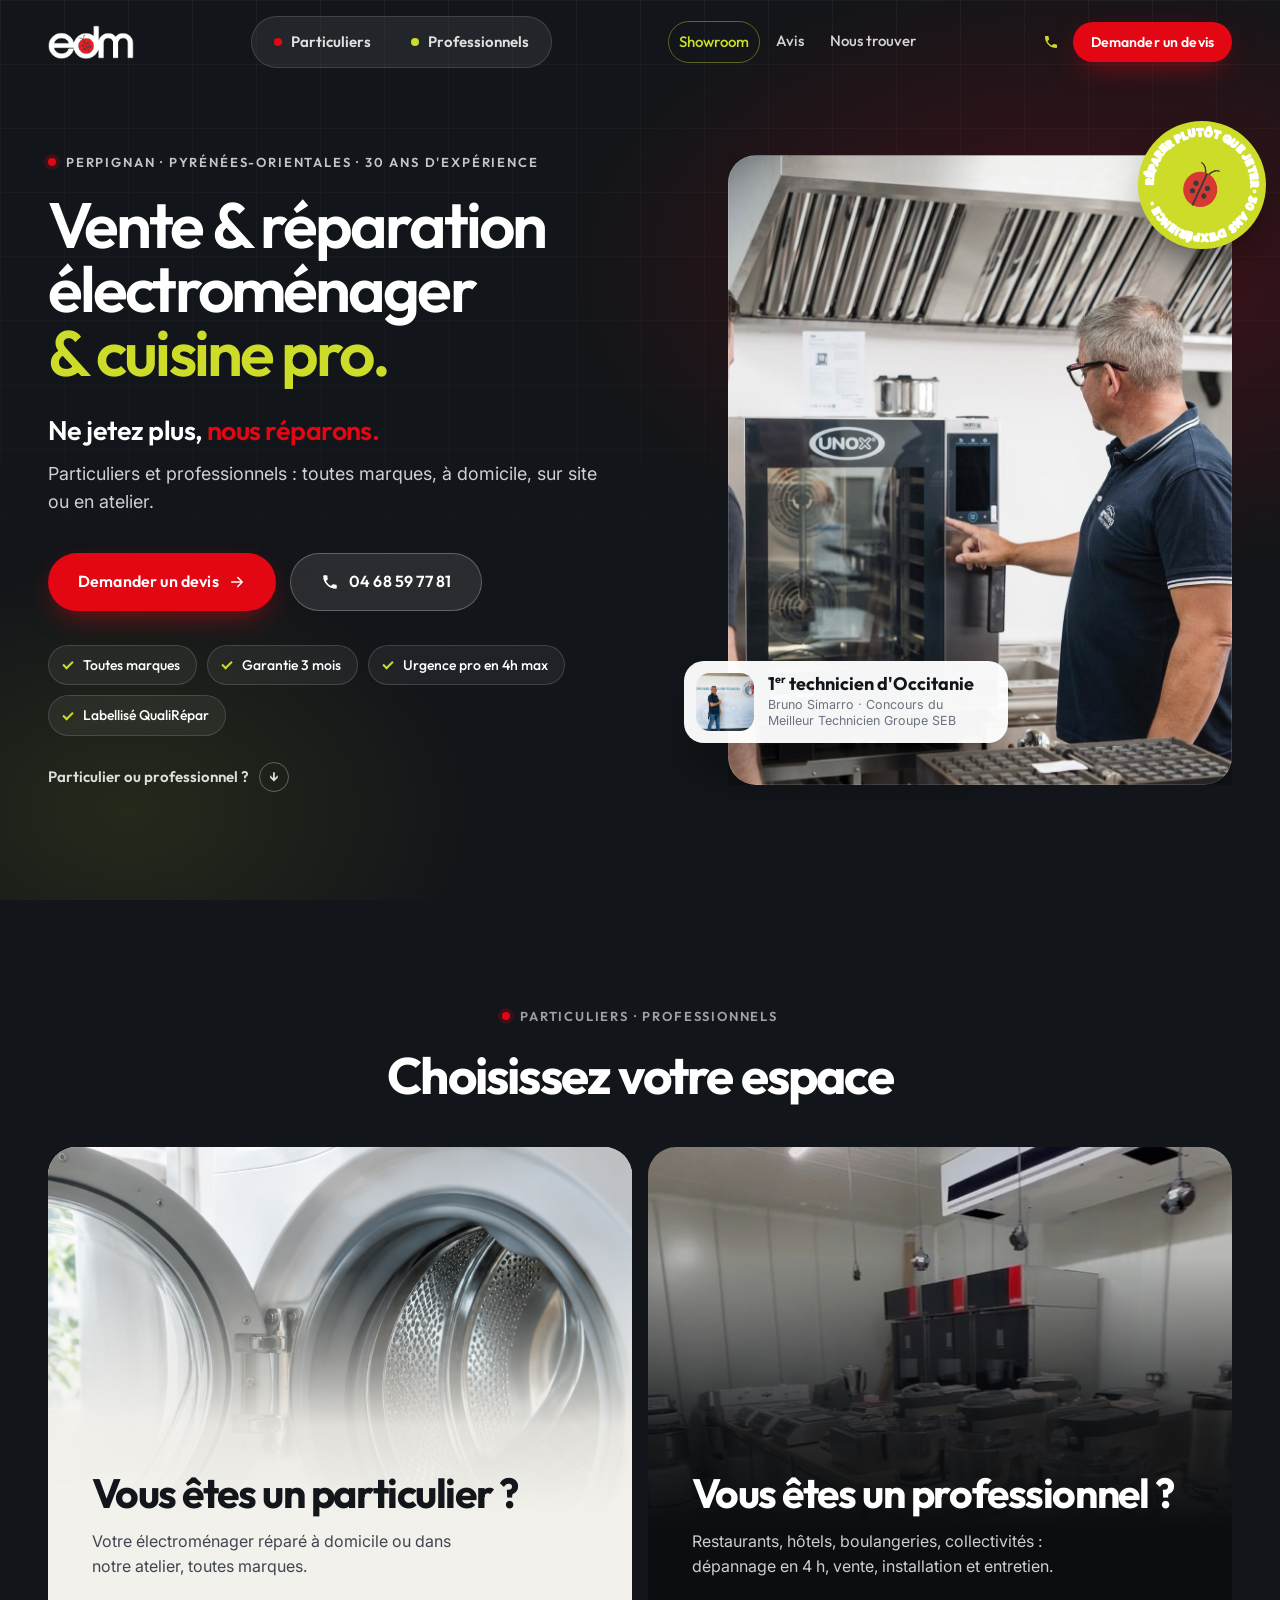
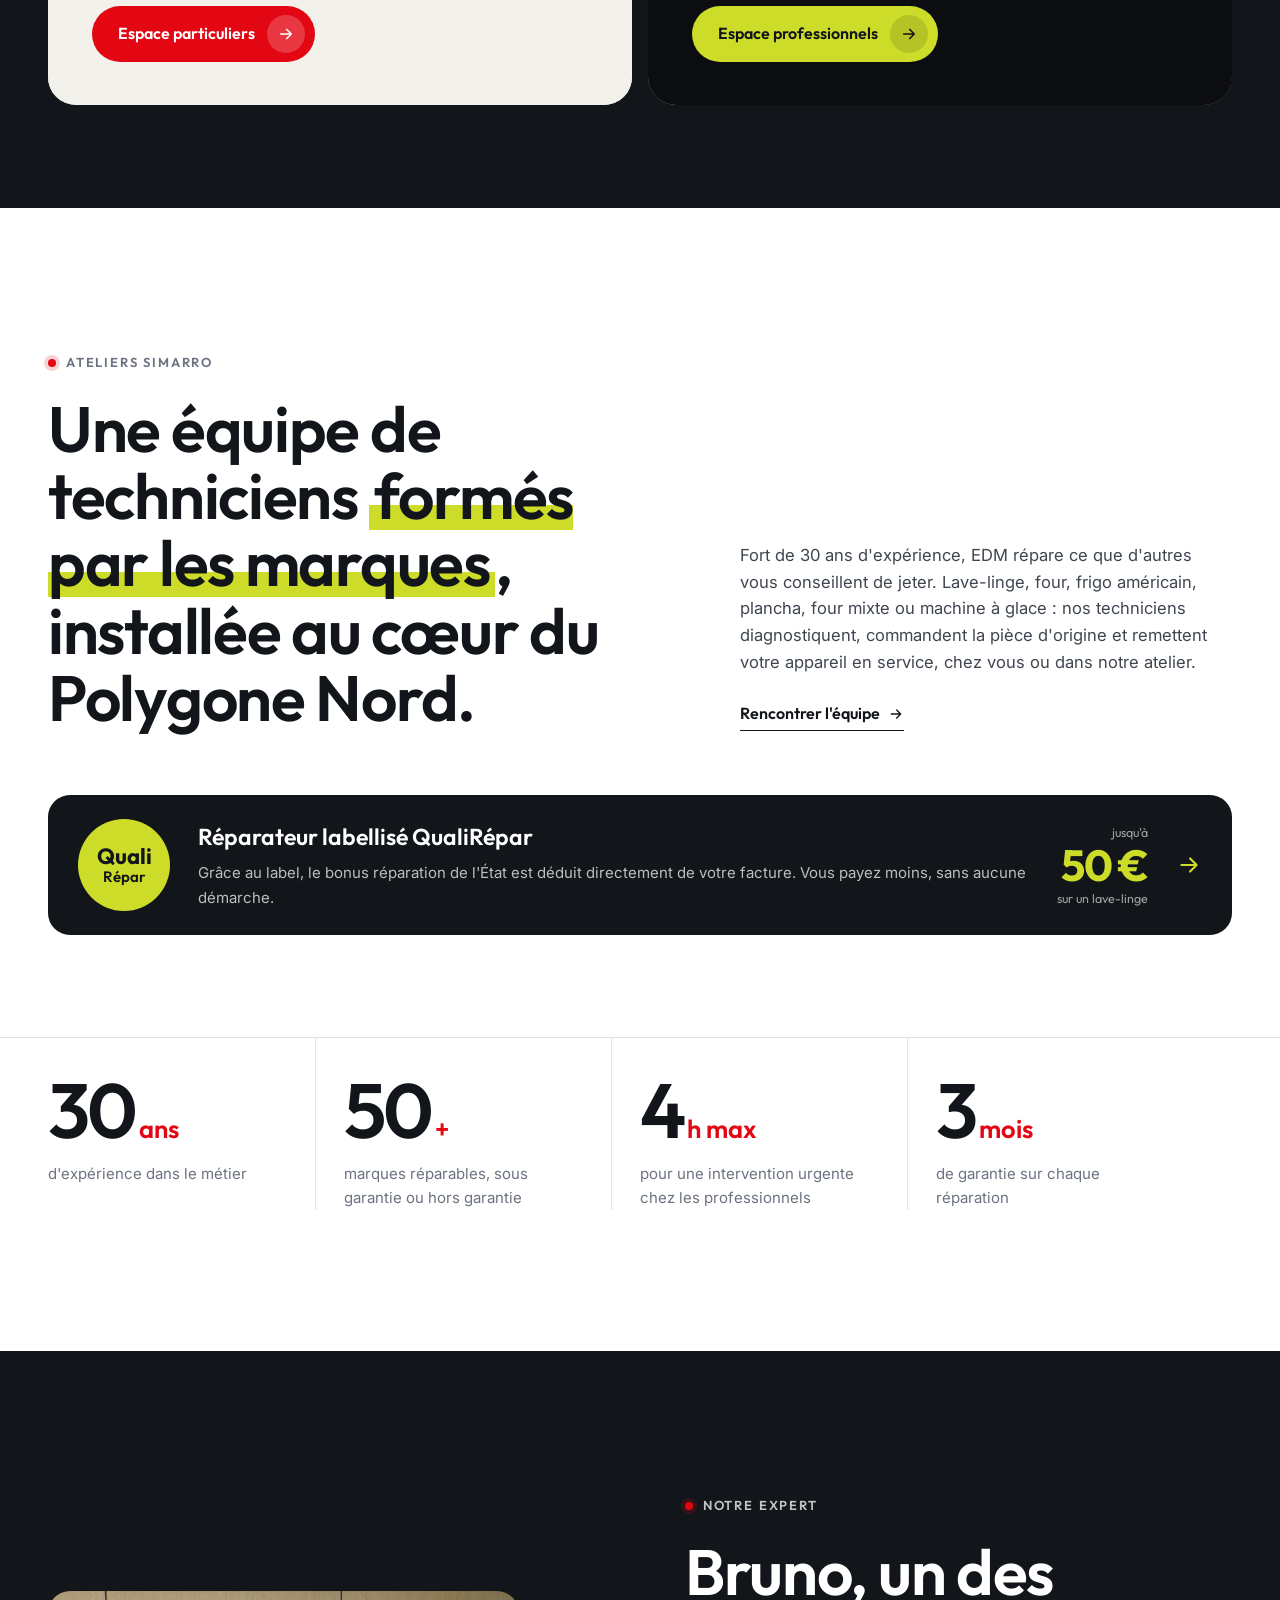
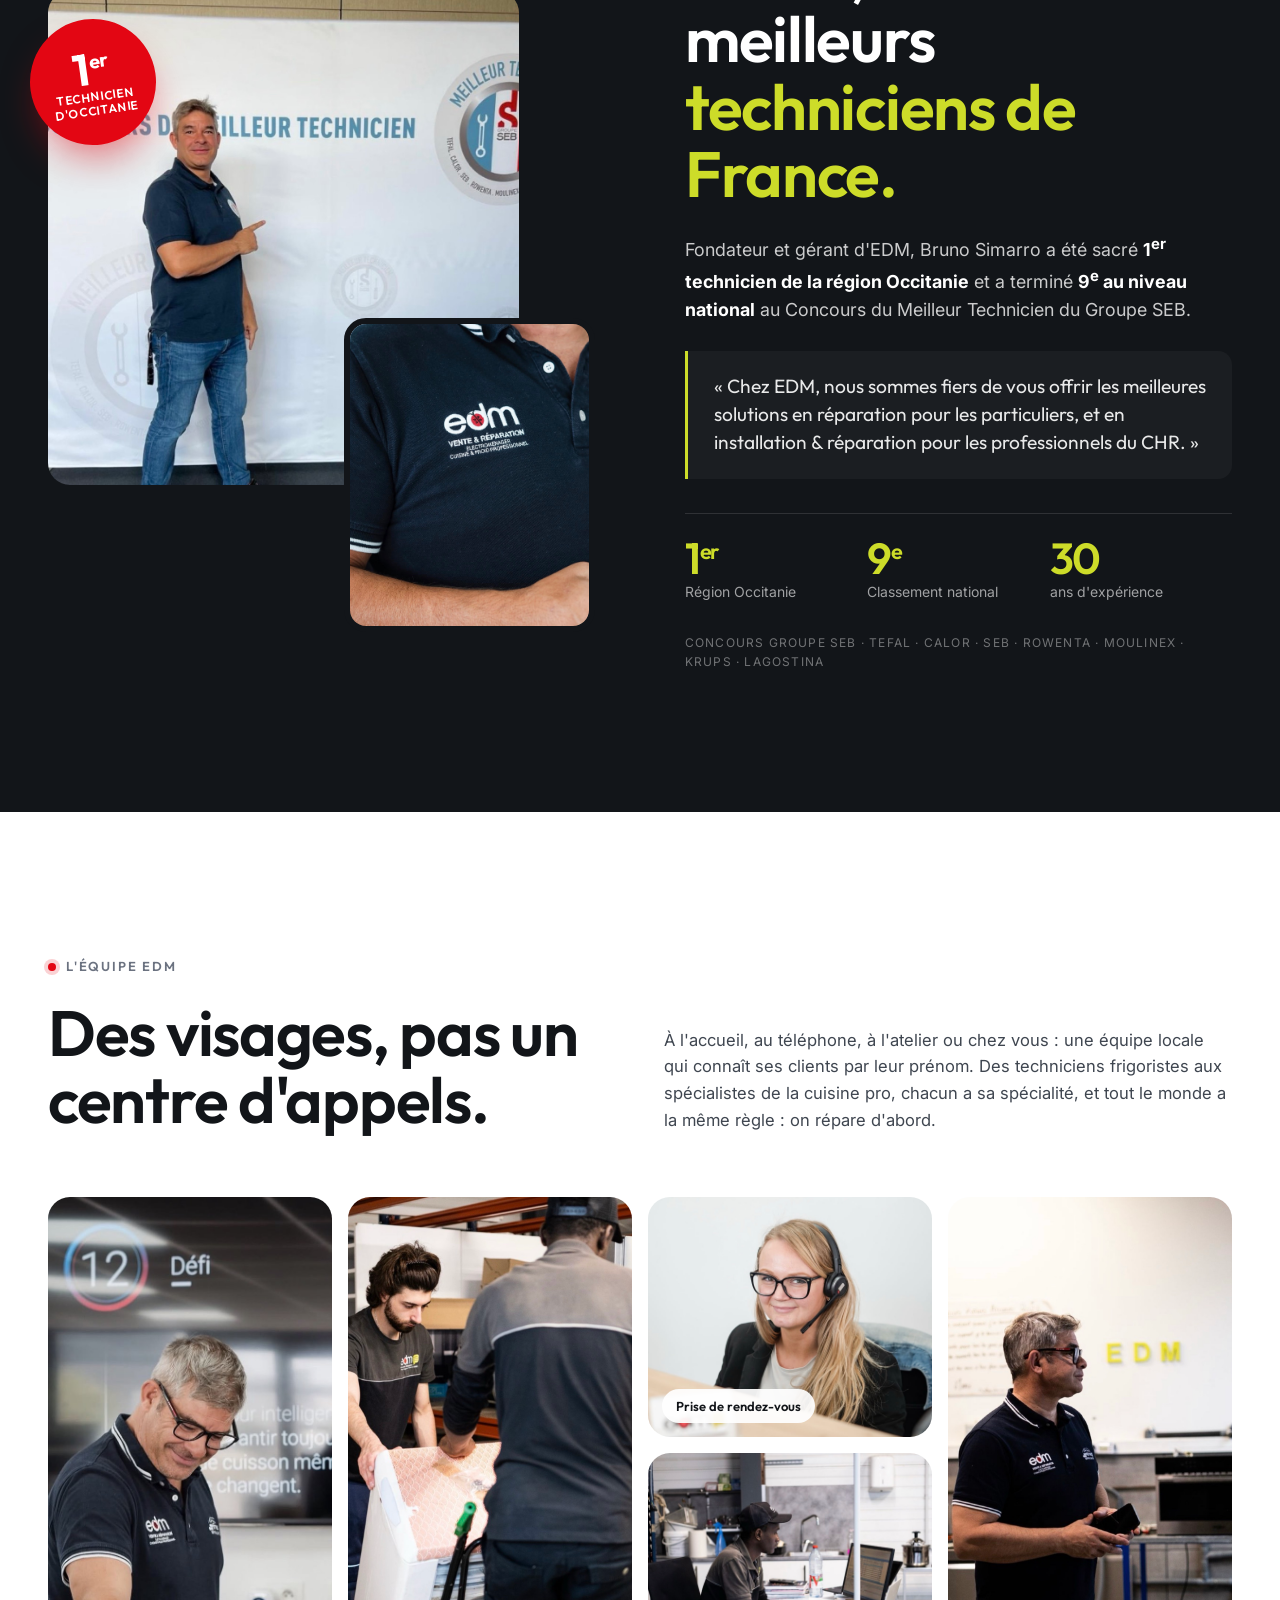
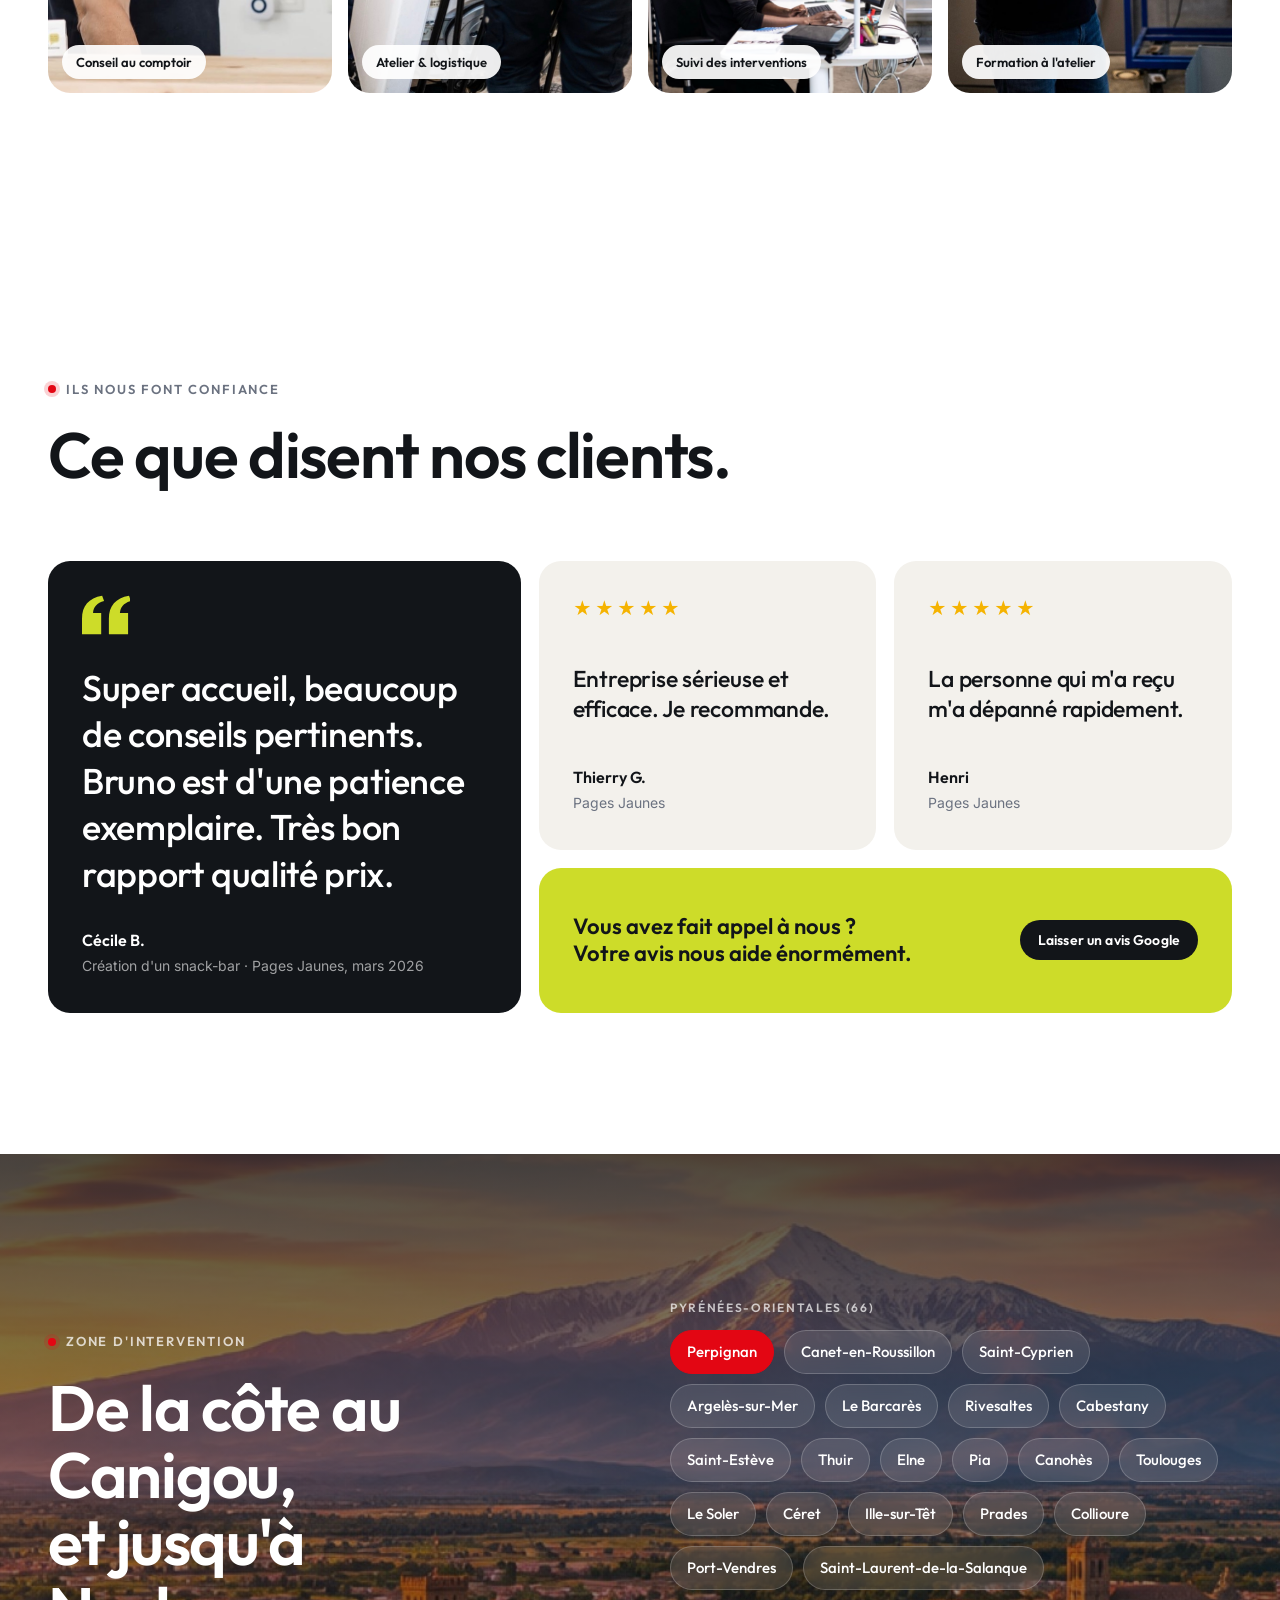
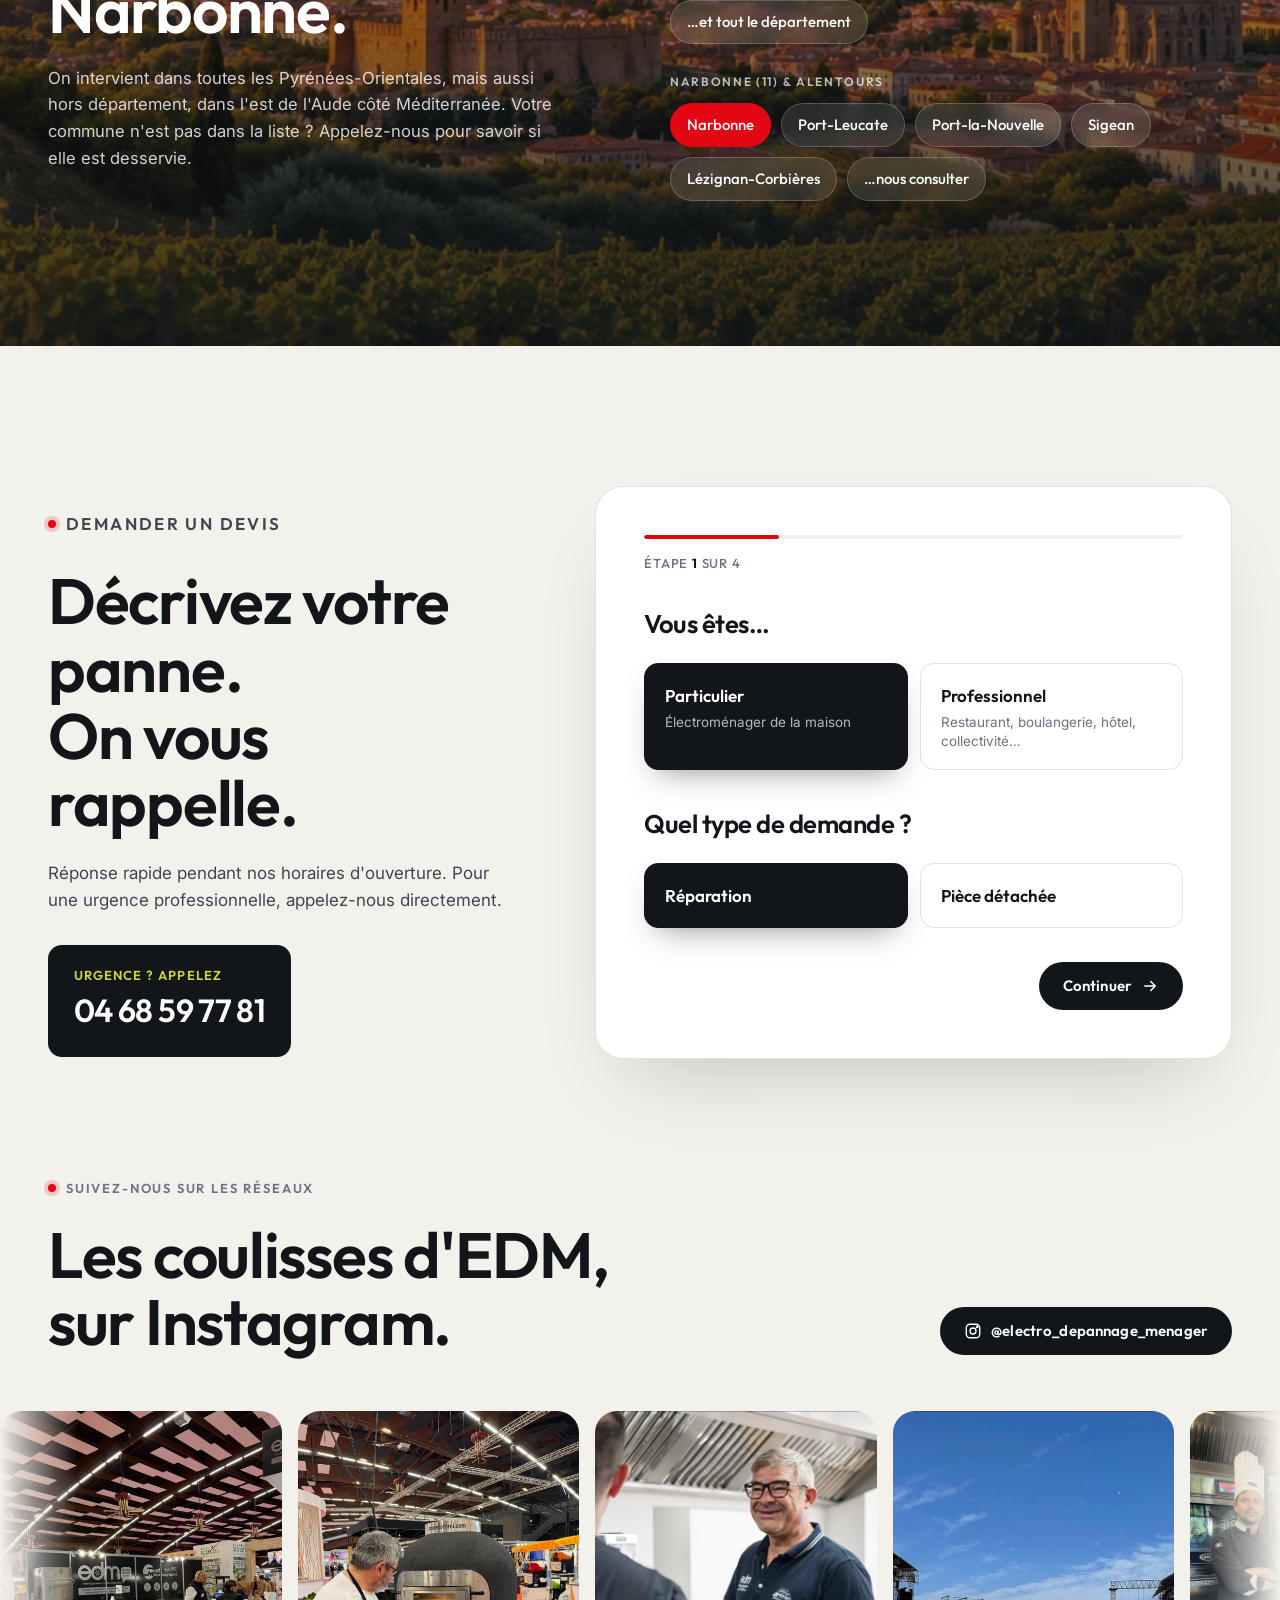
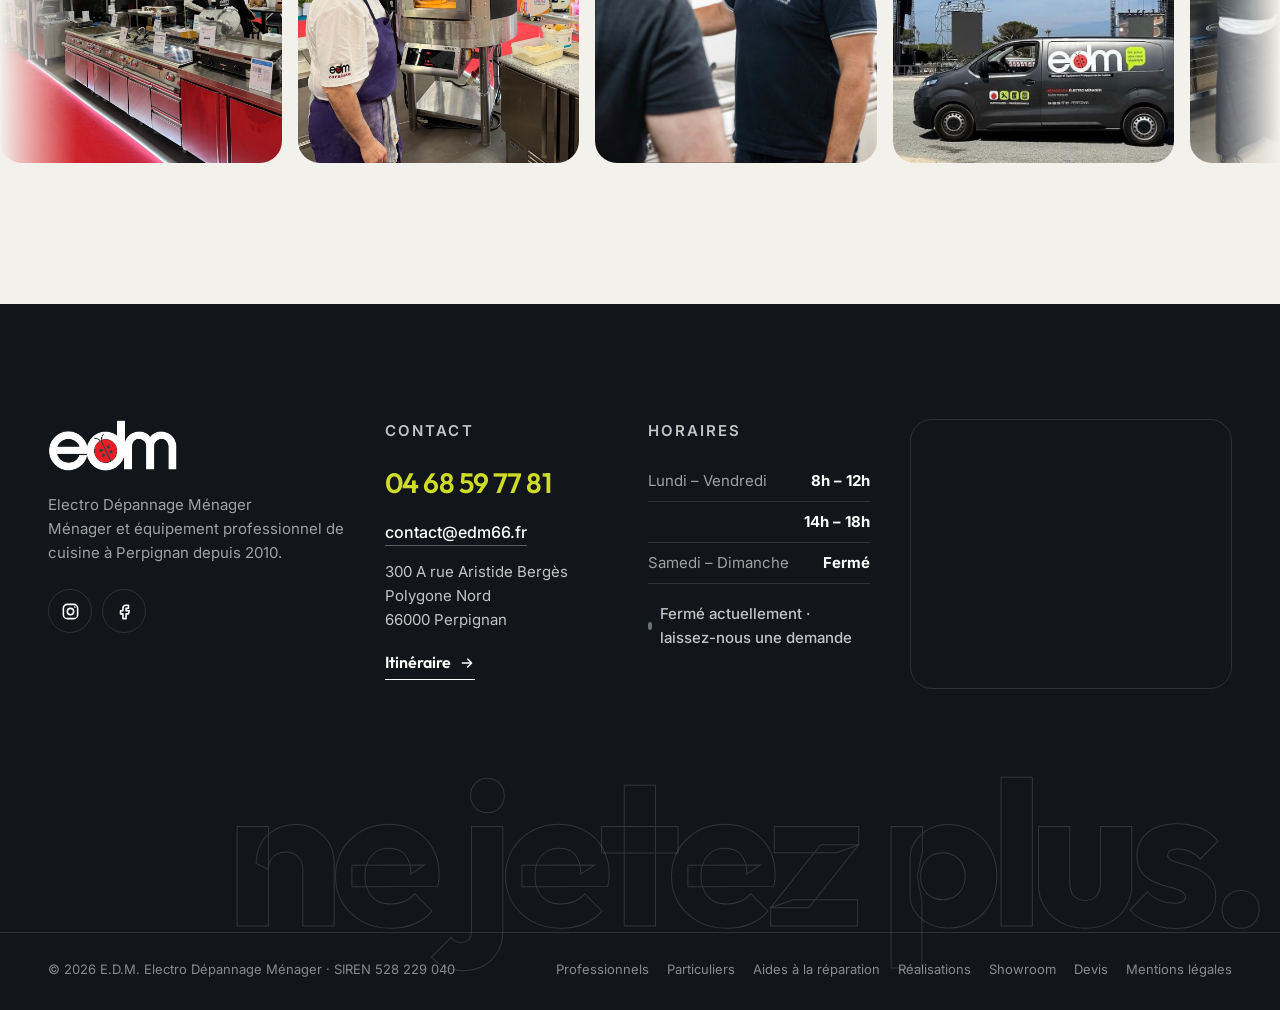
==== commit 23c495ce: "Accueil : retour aux deux cartes, les deux sur un seul écran au téléphone" ====
--- a/index.html
+++ b/index.html
@@ -272,26 +272,29 @@
 
 <!-- AIGUILLAGE -->
 <section class="choose" id="choisir" aria-labelledby="choose-title">
-  <h2 class="choose__pill" id="choose-title">Choisissez votre espace</h2>
-  <div class="choose__stage">
-    <a class="choose__panel choose__panel--part" href="particuliers.html" data-aud="part">
-      <figure class="choose__media"><img src="assets/img/app/lave-linge.jpg" alt="" loading="lazy"></figure>
-      <div class="choose__body">
-        <h3 class="choose__name"><span class="choose__line"><span>Vous êtes un</span></span><span class="choose__line"><span>particulier&nbsp;?</span></span></h3>
-        <p class="choose__lead">Votre électroménager réparé à domicile ou dans notre atelier, toutes marques.</p>
-        <span class="choose__cta">Espace particuliers <b><svg viewBox="0 0 24 24" aria-hidden="true"><path d="M5 12h14M13 6l6 6-6 6"/></svg></b></span>
-      </div>
-      <span class="choose__cursor" aria-hidden="true">Entrer</span>
-    </a>
-    <a class="choose__panel choose__panel--pro" href="professionnels.html" data-aud="pro">
-      <figure class="choose__media"><video src="assets/video/projets/grande-cuisine.mp4" poster="assets/video/projets/grande-cuisine.jpg" muted loop playsinline preload="none" data-autoplay></video></figure>
-      <div class="choose__body">
-        <h3 class="choose__name"><span class="choose__line"><span>Vous êtes un</span></span><span class="choose__line"><span>professionnel&nbsp;?</span></span></h3>
-        <p class="choose__lead">Restaurants, hôtels, boulangeries, collectivités&nbsp;: dépannage en 4&nbsp;h, vente, installation et entretien.</p>
-        <span class="choose__cta">Espace professionnels <b><svg viewBox="0 0 24 24" aria-hidden="true"><path d="M5 12h14M13 6l6 6-6 6"/></svg></b></span>
-      </div>
-      <span class="choose__cursor" aria-hidden="true">Entrer</span>
-    </a>
+  <div class="container">
+    <div class="choose__head">
+      <p class="eyebrow"><span class="dot"></span> Particuliers · Professionnels</p>
+      <h2 class="choose__title" id="choose-title">Choisissez votre espace</h2>
+    </div>
+    <div class="choose__stage">
+      <a class="choose__panel choose__panel--part" href="particuliers.html" data-aud="part">
+        <figure class="choose__media"><img src="assets/img/app/lave-linge.jpg" alt="" loading="lazy"></figure>
+        <div class="choose__body">
+          <h3 class="choose__name">Vous êtes un particulier&nbsp;?</h3>
+          <p class="choose__lead">Votre électroménager réparé à domicile ou dans notre atelier, toutes marques.</p>
+          <span class="choose__cta">Espace particuliers <b><svg viewBox="0 0 24 24" aria-hidden="true"><path d="M5 12h14M13 6l6 6-6 6"/></svg></b></span>
+        </div>
+      </a>
+      <a class="choose__panel choose__panel--pro" href="professionnels.html" data-aud="pro">
+        <figure class="choose__media"><video src="assets/video/projets/grande-cuisine.mp4" poster="assets/video/projets/grande-cuisine.jpg" muted loop playsinline preload="none" data-autoplay></video></figure>
+        <div class="choose__body">
+          <h3 class="choose__name">Vous êtes un professionnel&nbsp;?</h3>
+          <p class="choose__lead">Restaurants, hôtels, boulangeries, collectivités&nbsp;: dépannage en 4&nbsp;h, vente, installation et entretien.</p>
+          <span class="choose__cta">Espace professionnels <b><svg viewBox="0 0 24 24" aria-hidden="true"><path d="M5 12h14M13 6l6 6-6 6"/></svg></b></span>
+        </div>
+      </a>
+    </div>
   </div>
 </section>
 
--- a/assets/style.css
+++ b/assets/style.css
@@ -834,73 +834,57 @@
 .hero__cue span{display:grid;place-items:center;width:30px;height:30px;border-radius:50%;border:1px solid rgba(255,255,255,.3);animation:cue 2s var(--ease) infinite}
 @keyframes cue{50%{transform:translateY(5px)}}
 
-/* Aiguillage « les deux portes » : particulier ou professionnel ? (accueil) */
-.choose{position:relative;background:var(--ink);overflow:hidden;scroll-margin-top:70px}
-.choose__pill{position:absolute;left:50%;top:clamp(20px,3vw,34px);z-index:3;transform:translateX(-50%);margin:0;padding:10px 18px;border-radius:999px;background:#fff;color:var(--ink);font-family:var(--f-head);font-size:13px;font-weight:600;letter-spacing:.12em;line-height:1.2;text-transform:uppercase;white-space:nowrap;box-shadow:0 14px 30px -12px rgba(0,0,0,.5)}
-.choose__stage{display:flex;height:clamp(560px,calc(100 * var(--vh, 1vh) - 70px),900px)}
-.choose__panel{position:relative;flex:1 1 0;min-width:0;display:flex;flex-direction:column;justify-content:flex-end;overflow:hidden;isolation:isolate;transition:transform 1.25s cubic-bezier(.7,0,.2,1),flex-grow .9s var(--ease)}
+/* Aiguillage : vous êtes particulier ou professionnel ? (accueil) */
+.choose{position:relative;background:var(--ink);color:#fff;padding:clamp(64px,8vw,112px) 0}
+.choose__head{text-align:center;margin-bottom:clamp(28px,3.5vw,48px)}
+.choose__head .eyebrow{justify-content:center;color:rgba(255,255,255,.6)}
+.choose__title{font-size:clamp(32px,4vw,56px);font-weight:700;letter-spacing:-.035em;line-height:1.05}
+.choose__stage{display:grid;grid-template-columns:1fr 1fr;gap:16px}
+.choose__panel{position:relative;display:flex;flex-direction:column;justify-content:flex-end;min-height:clamp(420px,calc(62 * var(--vh, 1vh)),600px);border-radius:28px;overflow:hidden;isolation:isolate}
 .choose__panel--part{background:var(--paper);color:var(--ink)}
 .choose__panel--pro{background:#0b0d10;color:#fff}
-.choose__media{position:absolute;inset:0;z-index:-1;margin:0;transition:filter .6s var(--ease)}
-.choose__media img,.choose__media video{width:100%;height:100%;object-fit:cover;transform:scale(1.1);transition:transform 1.6s var(--ease)}
-.choose__panel--part .choose__media::after{content:"";position:absolute;inset:0;background:linear-gradient(to top,var(--paper) 30%,rgba(243,241,236,.9) 46%,rgba(243,241,236,0) 72%)}
-.choose__panel--pro .choose__media::after{content:"";position:absolute;inset:0;background:linear-gradient(to top,#0b0d10 28%,rgba(11,13,16,.85) 46%,rgba(11,13,16,.15) 78%)}
-.choose__body{padding:clamp(28px,4vw,64px);max-width:680px}
-.choose__name{font-size:clamp(38px,4.4vw,72px);font-weight:700;letter-spacing:-.04em;line-height:1.02;margin-bottom:18px}
-.choose__line{display:block;overflow:hidden;padding-bottom:.1em;margin-bottom:-.1em}
-.choose__line>span{display:inline-block}
-.choose__panel--part .choose__line:last-child>span{color:var(--red)}
-.choose__panel--pro .choose__line:last-child>span{color:var(--lime)}
+.choose__media{position:absolute;inset:0;z-index:-1;margin:0}
+.choose__media img,.choose__media video{width:100%;height:100%;object-fit:cover;transition:transform 1.2s var(--ease)}
+.choose__panel--part .choose__media::after{content:"";position:absolute;inset:0;background:linear-gradient(to top,var(--paper) 34%,rgba(243,241,236,.9) 50%,rgba(243,241,236,0) 78%)}
+.choose__panel--pro .choose__media::after{content:"";position:absolute;inset:0;background:linear-gradient(to top,#0b0d10 32%,rgba(11,13,16,.84) 50%,rgba(11,13,16,.1) 80%)}
+.choose__body{padding:clamp(28px,3.4vw,48px)}
+.choose__name{font-size:clamp(30px,3.2vw,48px);font-weight:700;letter-spacing:-.035em;line-height:1.05;margin-bottom:14px}
 .choose__lead{font-size:clamp(16px,1.25vw,18px);max-width:40ch;margin-bottom:26px}
 .choose__panel--part .choose__lead{color:#3f4650}
 .choose__panel--pro .choose__lead{color:rgba(255,255,255,.8)}
-.choose__cta{display:inline-flex;align-items:center;gap:12px;height:56px;padding:0 10px 0 26px;border-radius:999px;font-family:var(--f-head);font-weight:600;font-size:16px;background:var(--red);color:#fff;transition:gap .4s var(--ease)}
+.choose__cta{display:inline-flex;align-items:center;gap:12px;height:56px;padding:0 10px 0 26px;border-radius:999px;font-family:var(--f-head);font-weight:600;font-size:16px;background:var(--red);color:#fff;transition:gap .4s var(--ease),background .3s}
 .choose__panel--pro .choose__cta{background:var(--lime);color:var(--ink)}
 .choose__cta b{display:grid;place-items:center;width:38px;height:38px;border-radius:50%;background:rgba(255,255,255,.2)}
 .choose__panel--pro .choose__cta b{background:rgba(18,21,25,.12)}
 .choose__cta svg{width:18px;height:18px;fill:none;stroke:currentColor;stroke-width:2.2;stroke-linecap:round;stroke-linejoin:round}
 .choose__panel:hover .choose__cta{gap:18px}
-.choose__cursor{position:absolute;left:0;top:0;z-index:4;width:104px;height:104px;margin:-52px 0 0 -52px;border-radius:50%;display:grid;place-items:center;font-family:var(--f-head);font-weight:600;font-size:15px;background:var(--red);color:#fff;pointer-events:none;transform:translate3d(var(--cx,50%),var(--cy,50%),0) scale(0);transition:transform .35s var(--ease)}
-.choose__panel--pro .choose__cursor{background:var(--lime);color:var(--ink)}
-/* entrée : les deux moitiés se referment comme deux portes, puis le texte monte */
-.js .choose__panel--part{transform:translate3d(-100%,0,0)}
-.js .choose__panel--pro{transform:translate3d(100%,0,0)}
-.choose.is-in .choose__panel{transform:none}
-.choose.is-in .choose__media img,.choose.is-in .choose__media video{transform:scale(1)}
-.js .choose__line>span{transform:translate3d(0,105%,0);transition:transform 1s var(--ease)}
-.choose.is-in .choose__line>span{transform:none}
-.choose.is-in .choose__line:nth-child(1)>span{transition-delay:.8s}
-.choose.is-in .choose__line:nth-child(2)>span{transition-delay:.9s}
-.js .choose__lead,.js .choose__cta{opacity:0;transform:translate3d(0,16px,0);transition:opacity .8s var(--ease),transform .8s var(--ease),gap .4s var(--ease)}
-.choose.is-in .choose__lead,.choose.is-in .choose__cta{opacity:1;transform:none}
-.choose.is-in .choose__lead{transition-delay:1s}
-.choose.is-in .choose__cta{transition-delay:1.1s,1.1s,0s}
-.js .choose__pill{opacity:0;transition:opacity .8s var(--ease) 1.1s}
-.choose.is-in .choose__pill{opacity:1}
-@media (hover:hover) and (pointer:fine) and (min-width:861px){
-  .choose__panel{cursor:pointer}
-  .choose__stage:hover .choose__panel{flex-grow:.8}
-  .choose__stage .choose__panel:hover{flex-grow:1.2}
-  .choose__stage:hover .choose__panel:not(:hover) .choose__media{filter:brightness(.7) saturate(.85)}
-  .choose__panel:hover .choose__media img,.choose__panel:hover .choose__media video{transform:scale(1.04)}
-  .choose__panel:hover .choose__cursor{transform:translate3d(var(--cx,50%),var(--cy,50%),0) scale(1)}
+/* entrée au défilement : la moitié gauche glisse depuis la gauche, la droite depuis la droite */
+.js .choose__panel{opacity:0;transform:translate3d(-56px,0,0);transition:opacity .9s var(--ease),transform 1.1s var(--ease)}
+.js .choose__panel--pro{transform:translate3d(56px,0,0);transition-delay:.12s}
+.js .choose__panel.is-in{opacity:1;transform:none}
+@media (hover:hover) and (pointer:fine){
+  .choose__panel:hover .choose__media img,.choose__panel:hover .choose__media video{transform:scale(1.05)}
 }
 @media (max-width:860px){
-  .choose{scroll-margin-top:128px}
-  .choose__stage{flex-direction:column;height:calc(100 * var(--vh, 1vh) - 128px);min-height:540px;max-height:780px}
-  .choose__body{padding:22px 20px 24px}
-  .choose__name{font-size:clamp(26px,7.4vw,36px);margin-bottom:10px}
-  .choose__lead{font-size:14.5px;margin-bottom:16px}
-  .choose__cta{height:48px;font-size:15px;padding-left:20px}
+  /* téléphone : les deux cartes tiennent ensemble sur un seul écran (sous la barre du haut) */
+  .choose{padding:14px 0 16px;scroll-margin-top:128px}
+  .choose>.container{display:flex;flex-direction:column;height:max(460px,calc(100 * var(--vh, 1vh) - 128px - 30px))}
+  .choose__head{margin-bottom:12px}
+  .choose__head .eyebrow{margin-bottom:6px;font-size:11px}
+  .choose__title{font-size:24px}
+  .choose__stage{flex:1;min-height:0;grid-template-columns:1fr;grid-template-rows:1fr 1fr;gap:10px}
+  .choose__panel{min-height:0;border-radius:22px}
+  .choose__body{padding:18px 18px 20px}
+  .choose__name{font-size:clamp(22px,6.6vw,28px);margin-bottom:6px}
+  .choose__lead{font-size:14px;line-height:1.45;margin-bottom:14px}
+  .choose__cta{height:46px;font-size:15px;padding-left:20px}
   .choose__cta b{width:32px;height:32px}
-  .choose__pill{top:12px;font-size:11.5px;padding:8px 14px}
-  .choose__cursor{display:none}
-  .choose__panel--part .choose__media::after{background:linear-gradient(to top,var(--paper) 52%,rgba(243,241,236,.85) 72%,rgba(243,241,236,.1))}
-  .choose__panel--pro .choose__media::after{background:linear-gradient(to top,#0b0d10 50%,rgba(11,13,16,.8) 72%,rgba(11,13,16,.2))}
+  .js .choose__panel,.js .choose__panel--pro{transform:translate3d(0,40px,0);transition-delay:0s}
+  .choose__panel--part .choose__media::after{background:linear-gradient(to top,var(--paper) 46%,rgba(243,241,236,.88) 66%,rgba(243,241,236,0))}
+  .choose__panel--pro .choose__media::after{background:linear-gradient(to top,#0b0d10 46%,rgba(11,13,16,.8) 68%,rgba(11,13,16,.15))}
 }
 @media (prefers-reduced-motion:reduce){
-  .js .choose__panel--part,.js .choose__panel--pro,.js .choose__line>span{transform:none}
-  .js .choose__lead,.js .choose__cta,.js .choose__pill{opacity:1;transform:none}
+  .js .choose__panel{opacity:1;transform:none}
 }
 
 /* Premier écran des espaces */
@@ -963,5 +947,5 @@
 .sr-only{position:absolute;width:1px;height:1px;padding:0;margin:-1px;overflow:hidden;clip:rect(0,0,0,0);white-space:nowrap;border:0}
 .space-hero--pro .crumbs a{color:#fff}
 .aud__tab:focus-visible,.quick a:focus-visible,.srt__cats a:focus-visible,.hero__cue:focus-visible{outline:3px solid var(--lime);outline-offset:3px}
-.choose__panel:focus-visible{outline:4px solid var(--lime);outline-offset:-6px}
+.choose__panel:focus-visible{outline:4px solid var(--lime);outline-offset:4px}
 .aud__tab,.choose__panel,.quick a,.srt__cats a{touch-action:manipulation}
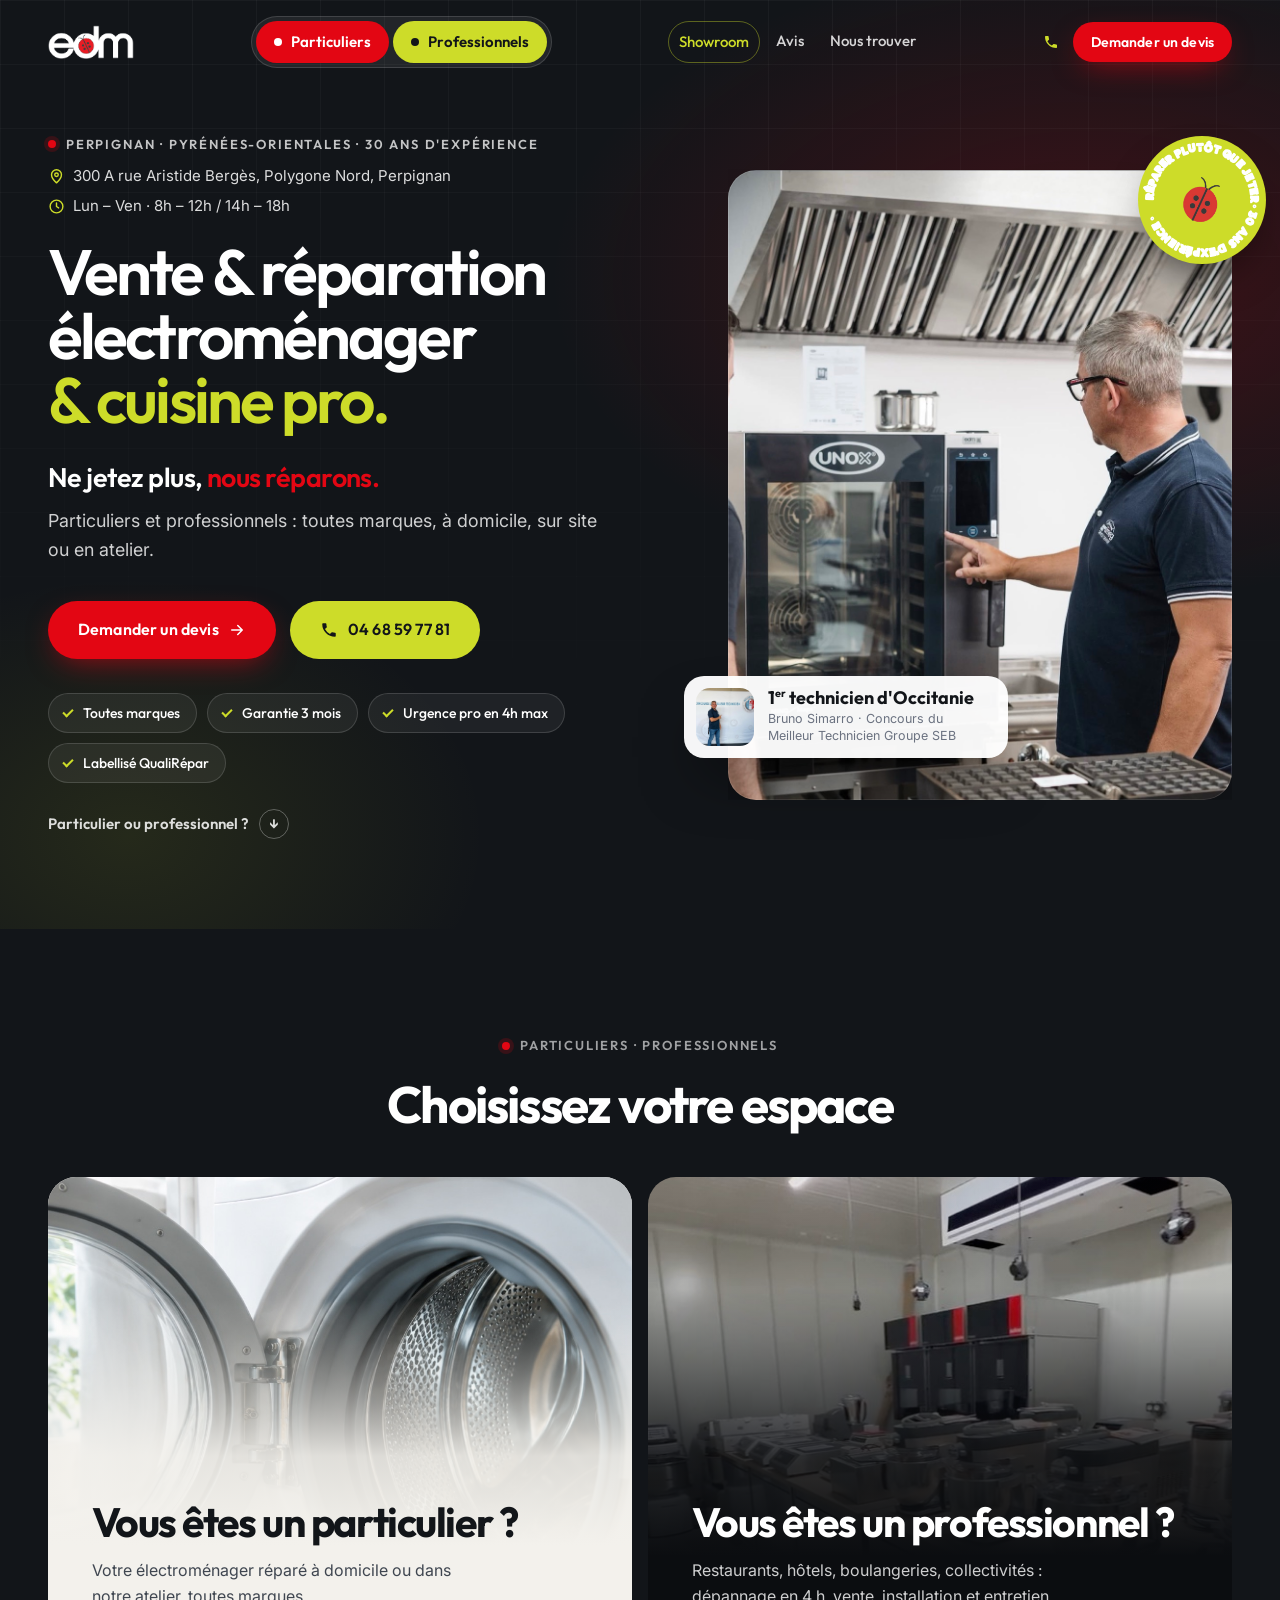
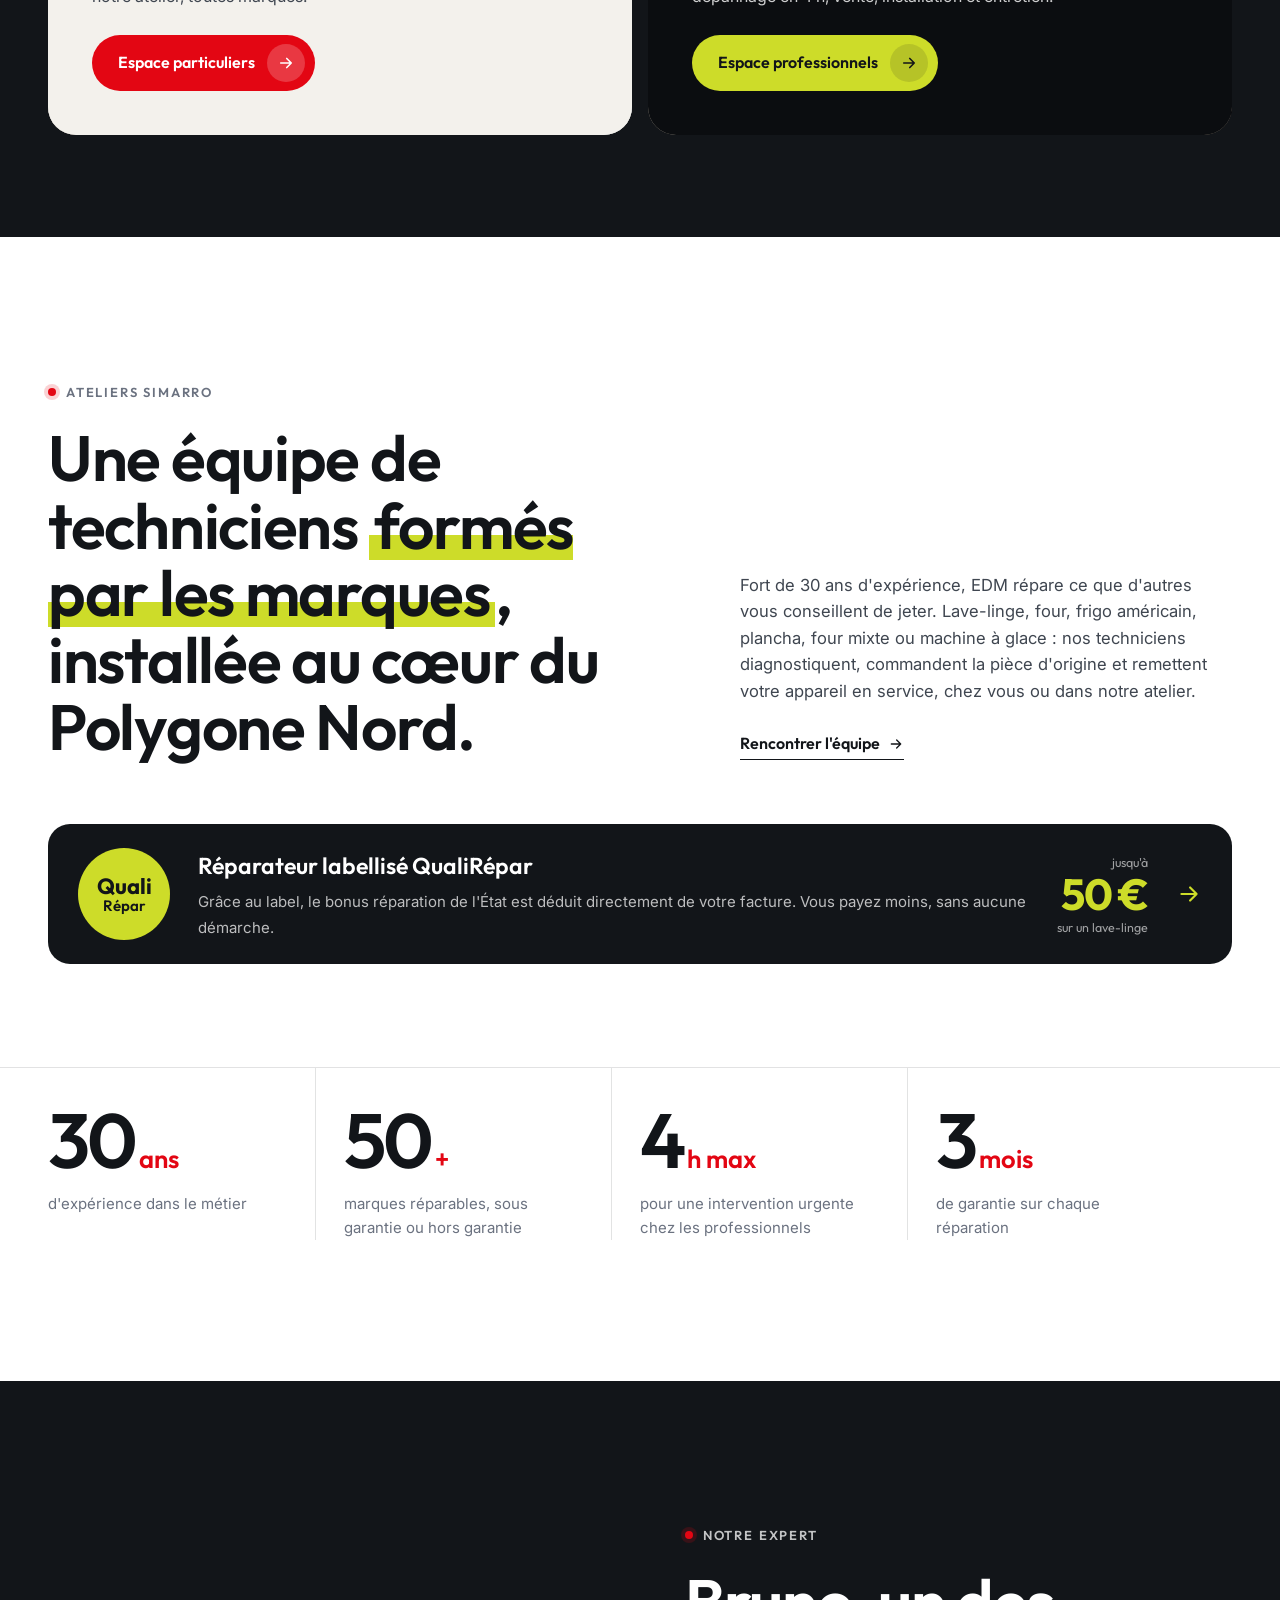
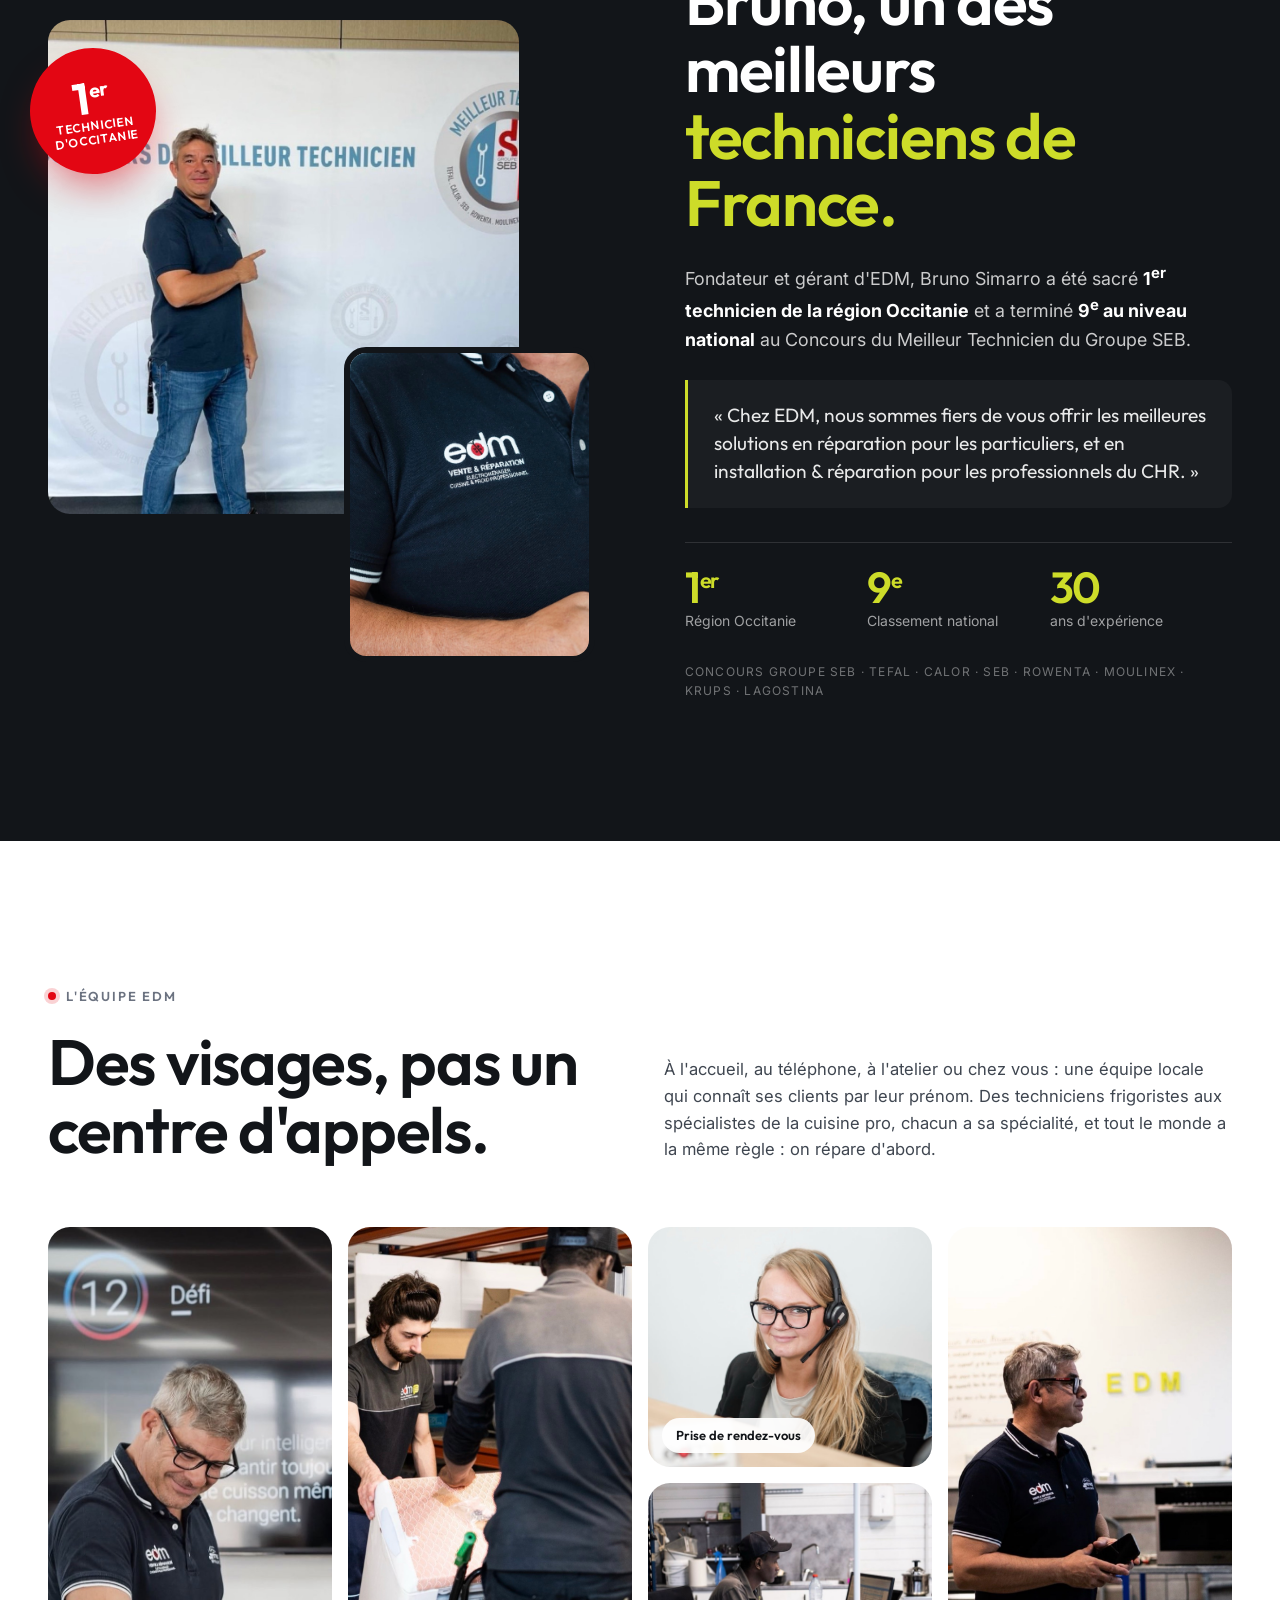
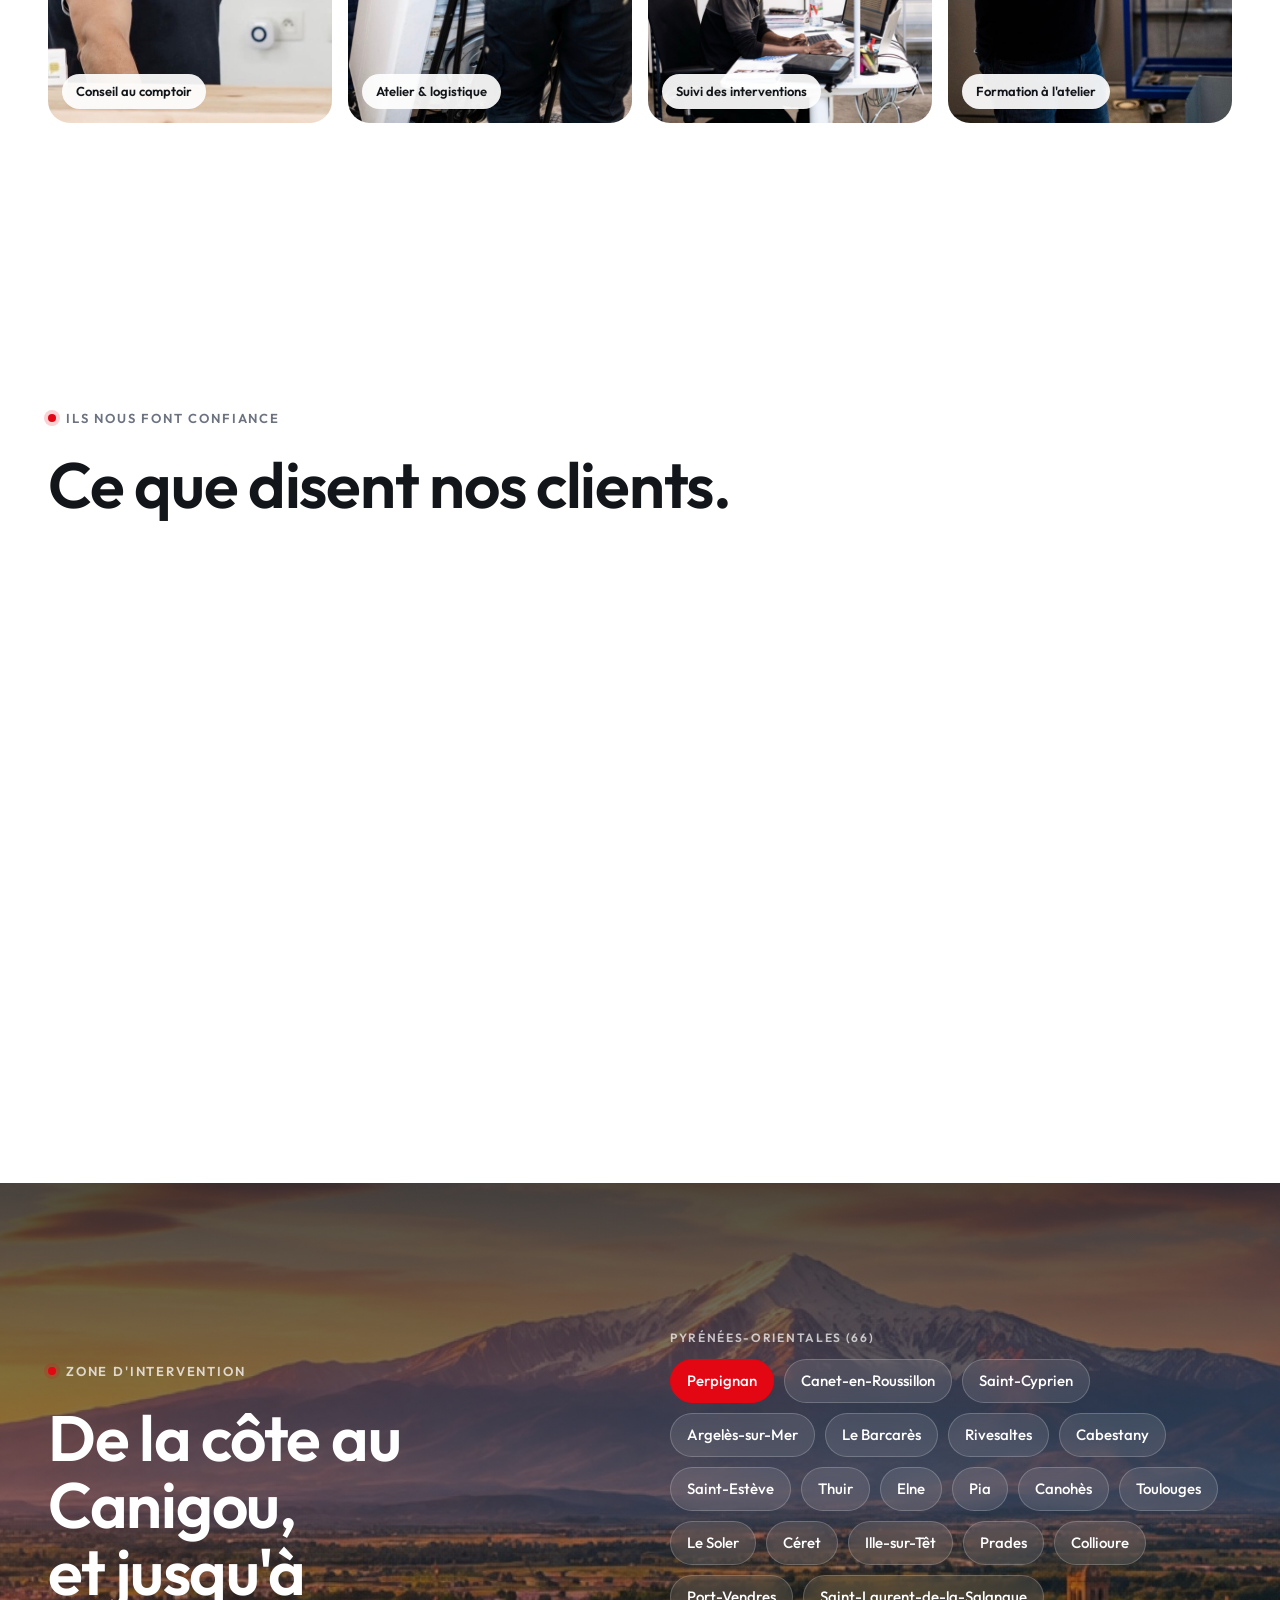
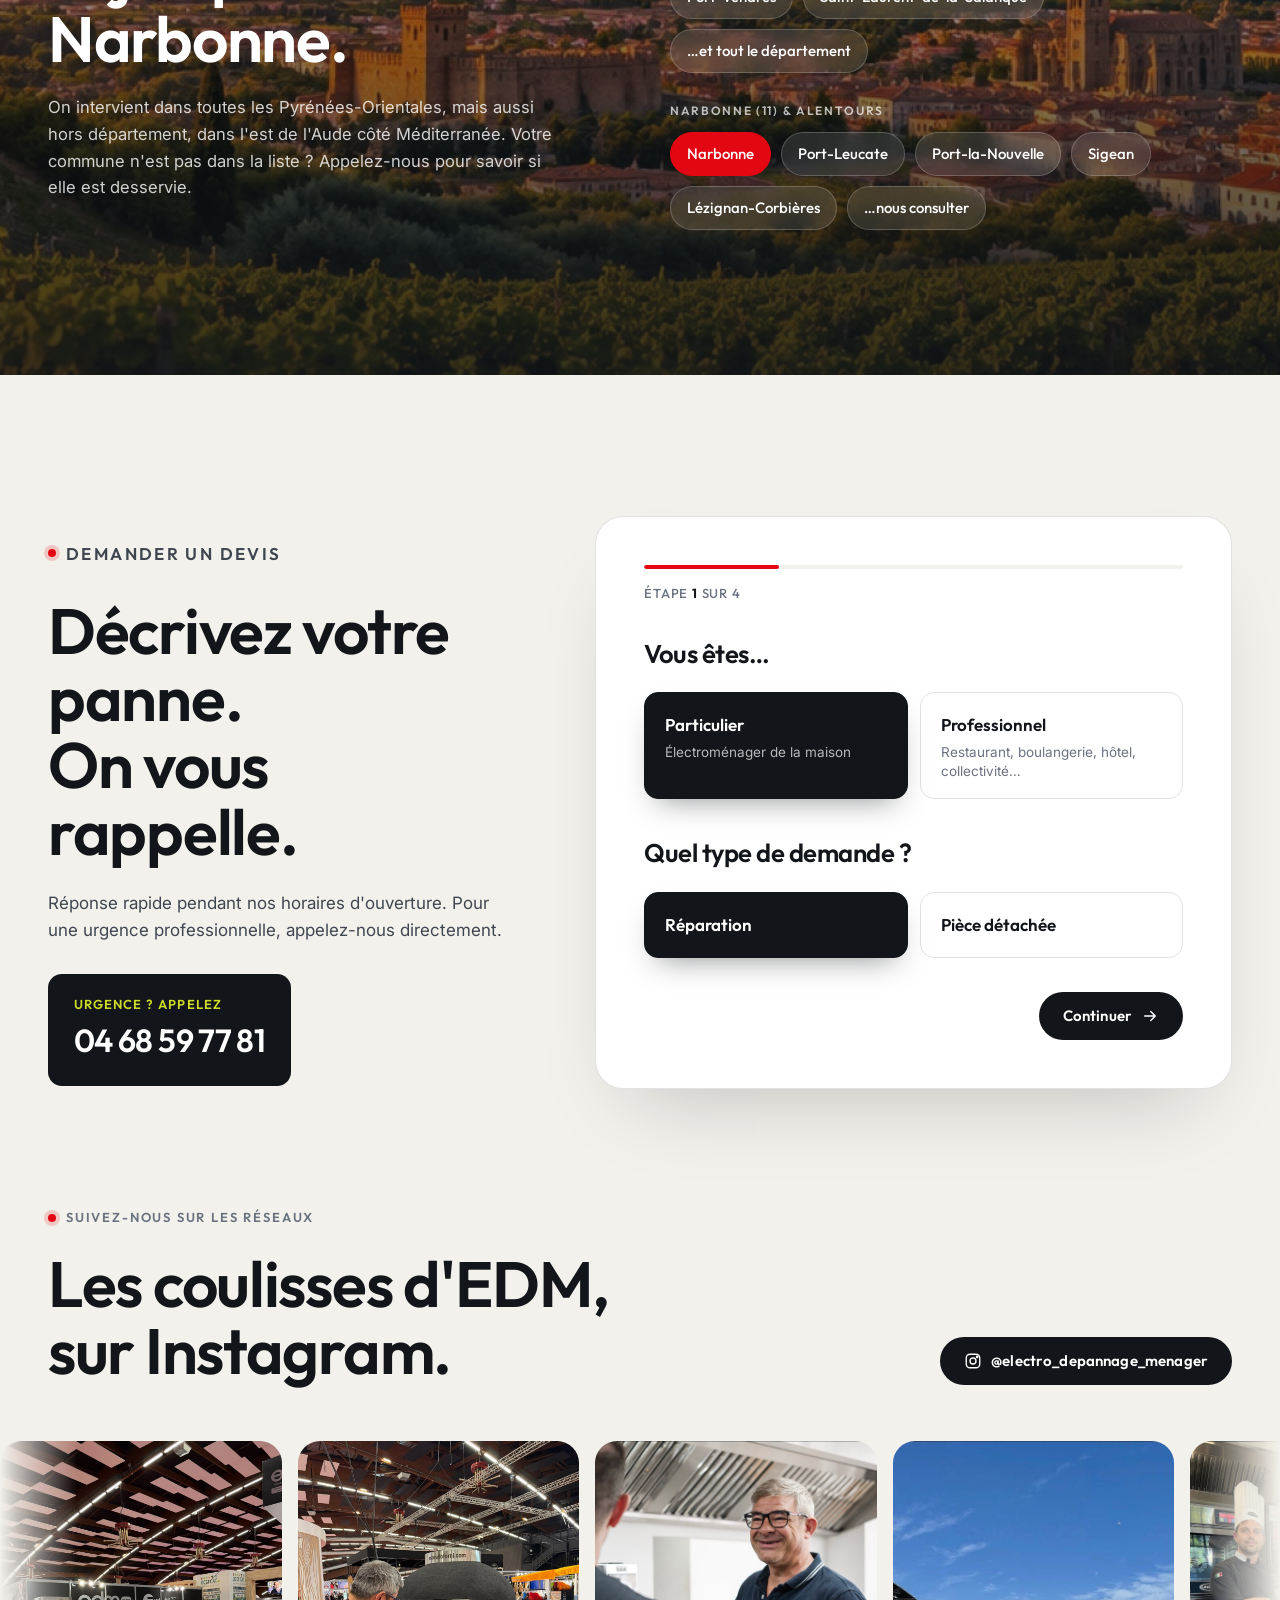
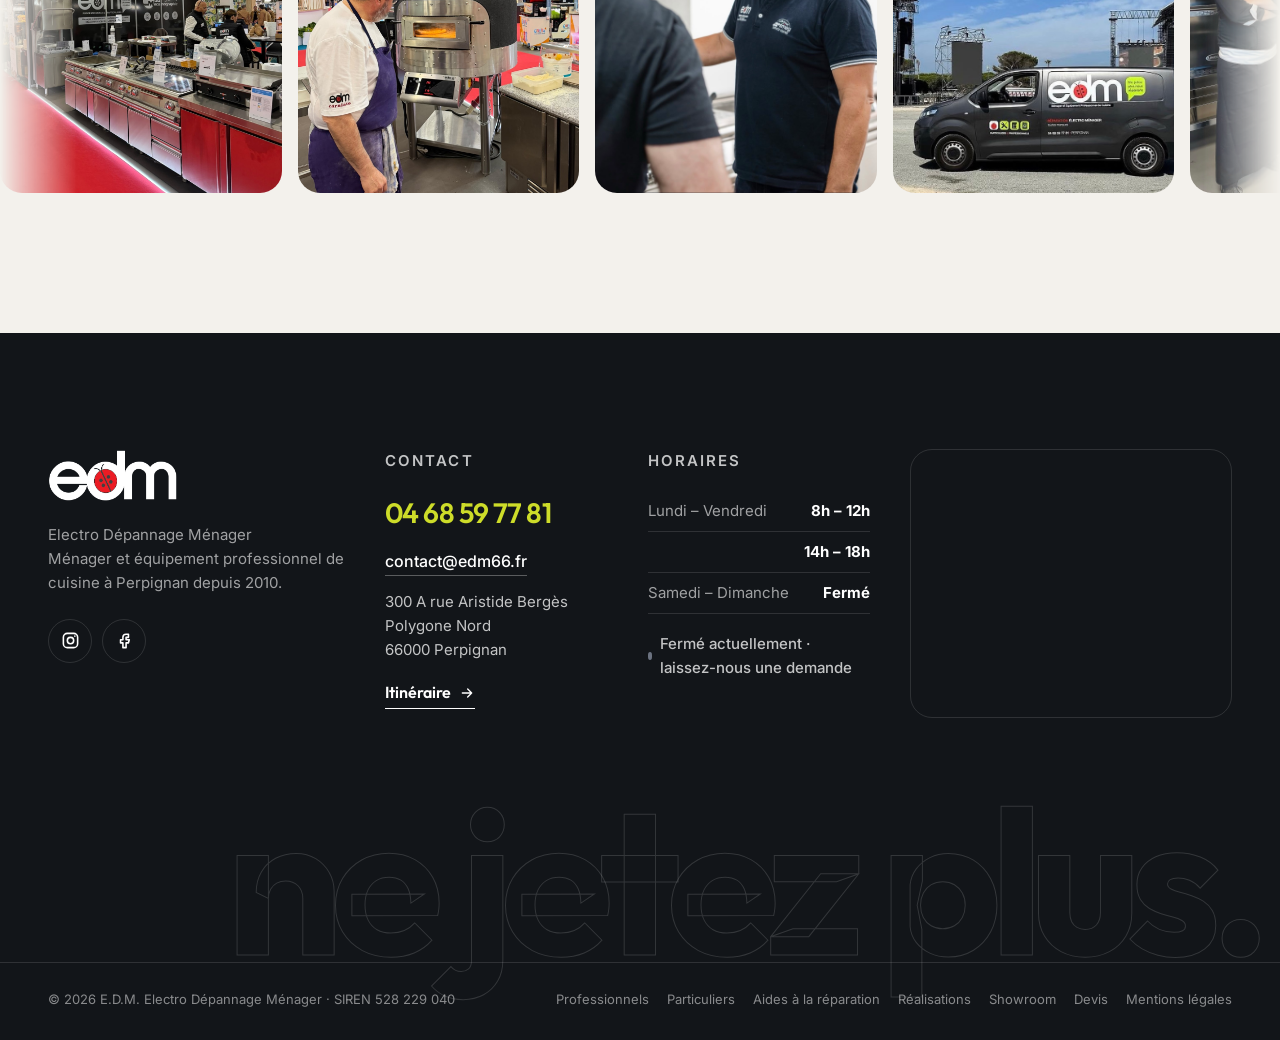
==== commit 4419c07d: "Retours EDM : adresse et horaires, slogan, bonus QualiRépar, boutons en couleur, urgence pros unique" ====
--- a/index.html
+++ b/index.html
@@ -193,7 +193,7 @@
     <a href="./" class="brand" aria-label="EDM, accueil">
       <img src="assets/brand/edm-white.png" alt="edm" class="brand__logo">
     </a>
-    <nav class="aud" aria-label="Votre espace">
+    <nav class="aud aud--home" aria-label="Votre espace">
       <a href="particuliers.html" class="aud__tab" data-aud="part">Particuliers</a>
       <a href="professionnels.html" class="aud__tab" data-aud="pro">Professionnels</a>
     </nav>
@@ -231,6 +231,7 @@
   <div class="container hero__grid">
     <div class="hero__content">
       <p class="eyebrow eyebrow--light"><span class="dot"></span> Perpignan · Pyrénées-Orientales · 30 ans d'expérience</p>
+      <p class="hero__info"><span><svg viewBox="0 0 24 24" aria-hidden="true"><path d="M12 21s-7-6.2-7-11.5A7 7 0 0 1 19 9.5C19 14.8 12 21 12 21z"/><circle cx="12" cy="9.5" r="2.5"/></svg>300 A rue Aristide Bergès, Polygone Nord, Perpignan</span><span><svg viewBox="0 0 24 24" aria-hidden="true"><circle cx="12" cy="12" r="9"/><path d="M12 7v5l3 2"/></svg>Lun – Ven · 8h – 12h / 14h – 18h</span></p>
       <h1 class="hero__title">
         <span class="line"><span>Vente &amp; réparation</span></span>
         <span class="line"><span>électroménager</span></span>
@@ -240,7 +241,7 @@
       <p class="hero__lead">Particuliers et professionnels&nbsp;: toutes marques, à domicile, sur site ou en atelier.</p>
       <div class="hero__actions">
         <a href="#devis" class="btn btn--red btn--lg">Demander un devis <svg viewBox="0 0 24 24" aria-hidden="true"><path d="M5 12h14M13 6l6 6-6 6"/></svg></a>
-        <a href="tel:+33468597781" class="btn btn--glass btn--lg"><svg viewBox="0 0 24 24" aria-hidden="true" class="fill"><path d="M6.6 10.8a15.1 15.1 0 0 0 6.6 6.6l2.2-2.2c.3-.3.7-.4 1-.2 1.1.4 2.3.6 3.6.6.6 0 1 .4 1 1V20c0 .6-.4 1-1 1A17 17 0 0 1 3 4c0-.6.4-1 1-1h3.5c.6 0 1 .4 1 1 0 1.3.2 2.5.6 3.6.1.3 0 .7-.2 1z"/></svg> 04 68 59 77 81</a>
+        <a href="tel:+33468597781" class="btn btn--lime btn--lg"><svg viewBox="0 0 24 24" aria-hidden="true" class="fill"><path d="M6.6 10.8a15.1 15.1 0 0 0 6.6 6.6l2.2-2.2c.3-.3.7-.4 1-.2 1.1.4 2.3.6 3.6.6.6 0 1 .4 1 1V20c0 .6-.4 1-1 1A17 17 0 0 1 3 4c0-.6.4-1 1-1h3.5c.6 0 1 .4 1 1 0 1.3.2 2.5.6 3.6.1.3 0 .7-.2 1z"/></svg> 04 68 59 77 81</a>
       </div>
       <ul class="hero__chips">
         <li>Toutes marques</li>
@@ -517,11 +518,13 @@
           <label><input type="radio" name="Lieu" value="Dépôt en atelier"><span><b>En atelier</b><small>je dépose l'appareil</small></span></label>
           <label><input type="radio" name="Lieu" value="Je ne sais pas"><span><b>À voir</b><small>conseillez-moi</small></span></label>
         </div>
+        <div data-group="pro">
         <legend class="mt">Urgence</legend>
         <div class="choice choice--3">
           <label><input type="radio" name="Urgence" value="Normale" checked><span><b>Normale</b></span></label>
           <label><input type="radio" name="Urgence" value="Rapide"><span><b>Rapide</b></span></label>
           <label><input type="radio" name="Urgence" value="Urgente (appareil à l'arrêt)"><span><b>Urgente</b></span></label>
+        </div>
         </div>
       </fieldset>
 
--- a/assets/style.css
+++ b/assets/style.css
@@ -949,3 +949,23 @@
 .aud__tab:focus-visible,.quick a:focus-visible,.srt__cats a:focus-visible,.hero__cue:focus-visible{outline:3px solid var(--lime);outline-offset:3px}
 .choose__panel:focus-visible{outline:4px solid var(--lime);outline-offset:4px}
 .aud__tab,.choose__panel,.quick a,.srt__cats a{touch-action:manipulation}
+
+/* Retours 2026-11-11 */
+.aud--home .aud__tab[data-aud="part"]{background:var(--red);color:#fff}
+.aud--home .aud__tab[data-aud="part"]::before{background:#fff}
+.aud--home .aud__tab[data-aud="pro"]{background:var(--lime);color:var(--ink)}
+.aud--home .aud__tab[data-aud="pro"]::before{background:var(--ink)}
+.aud--home .aud__tab:hover{filter:brightness(1.08)}
+.hero__info{display:flex;flex-wrap:wrap;gap:6px 22px;margin:-12px 0 24px;font-size:15px;color:rgba(255,255,255,.85)}
+.hero__info span{display:inline-flex;align-items:center;gap:8px}
+.hero__info svg,.price__info svg{width:17px;height:17px;flex-shrink:0;fill:none;stroke:var(--lime);stroke-width:2;stroke-linecap:round;stroke-linejoin:round}
+.js .hero__info{opacity:0;transform:translateY(22px)}
+.loaded .hero__info{opacity:1;transform:none;transition:transform 1.3s cubic-bezier(.16,1,.3,1) .05s,opacity 1s cubic-bezier(.16,1,.3,1) .05s}
+.price__info{list-style:none;padding:0;margin:14px 0 0;display:grid;gap:6px;font-size:14.5px;color:rgba(255,255,255,.85)}
+.price__info li{display:flex;align-items:flex-start;gap:8px}
+.space-hero--part .quick a{background:var(--red);border-color:var(--red);color:#fff;box-shadow:0 10px 24px -14px rgba(227,6,19,.8)}
+.space-hero--part .quick a:hover{background:var(--ink);border-color:var(--ink)}
+.space-hero--pro .quick a{background:var(--lime);border-color:var(--lime);color:var(--ink)}
+.space-hero--pro .quick a:hover{background:#fff;border-color:#fff;color:var(--ink)}
+.quick a::after{opacity:1}
+@media (prefers-reduced-motion:reduce){.js .hero__info{opacity:1;transform:none}}
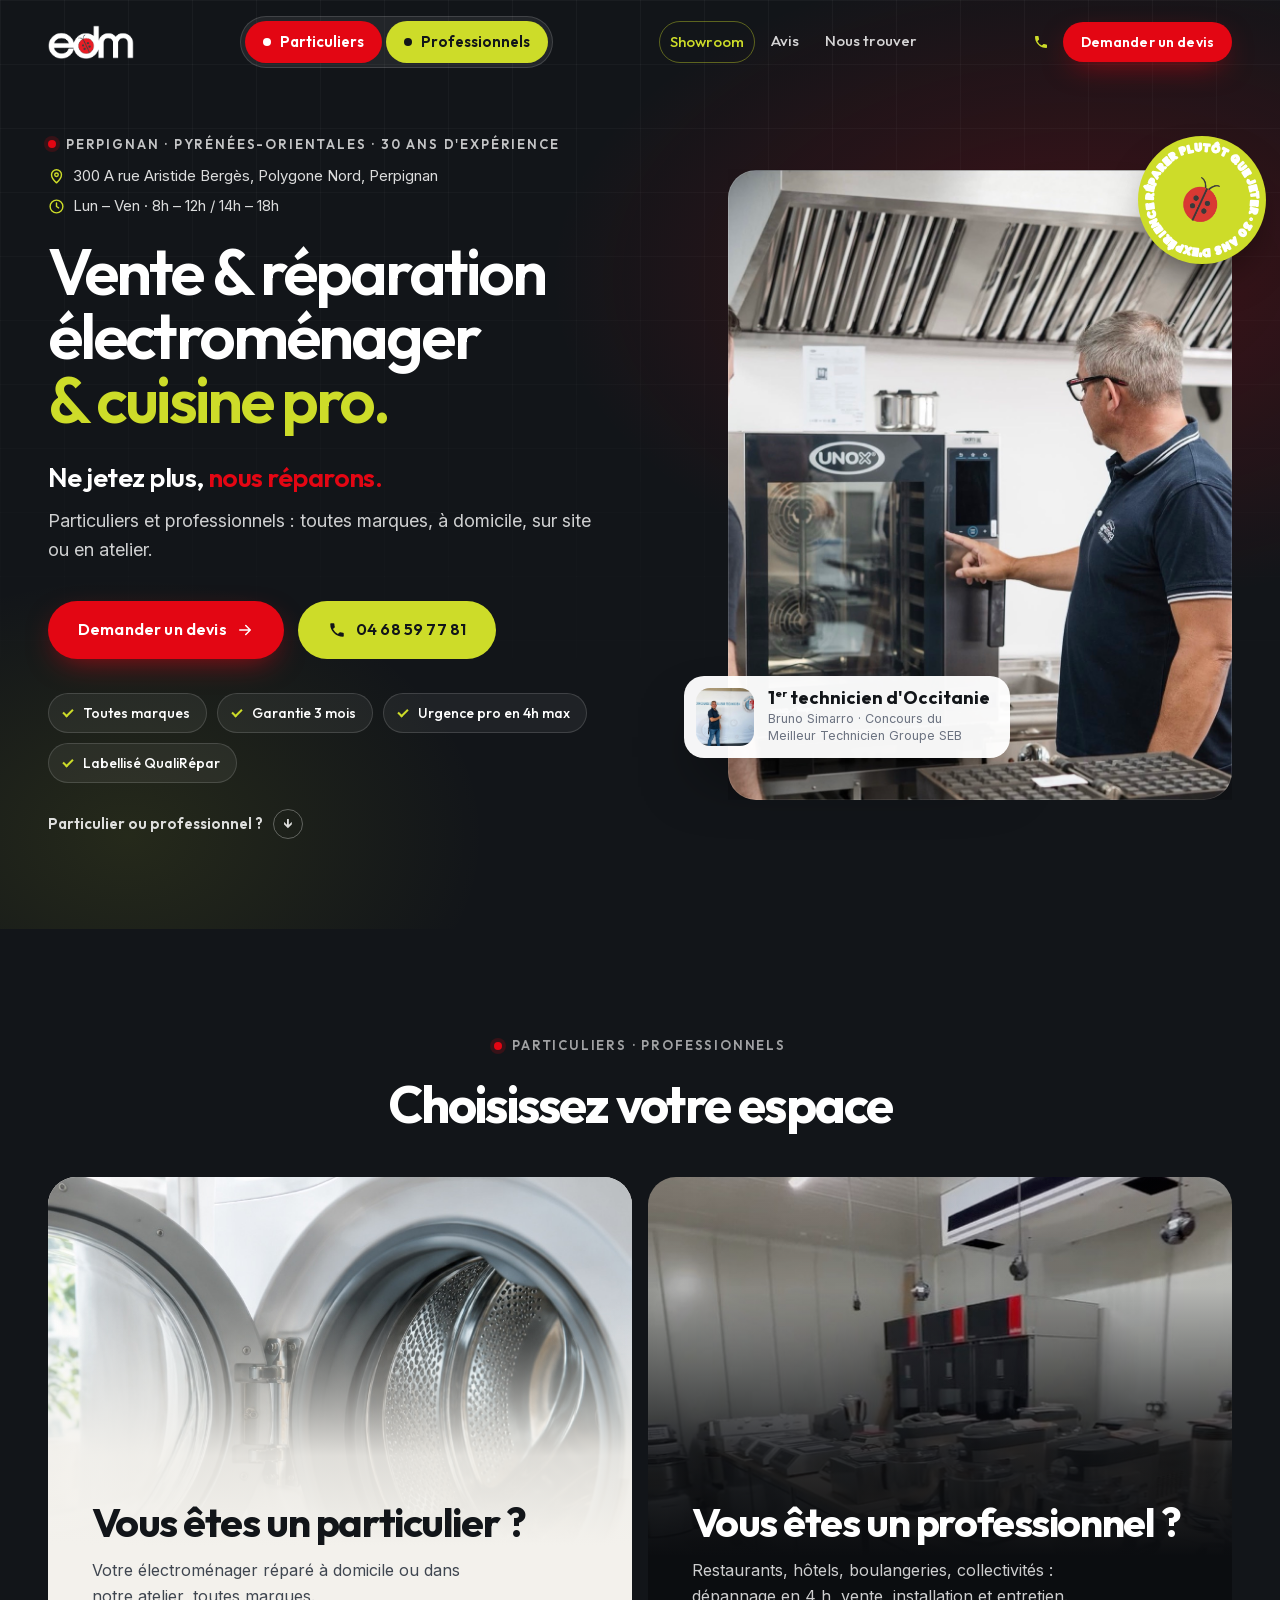
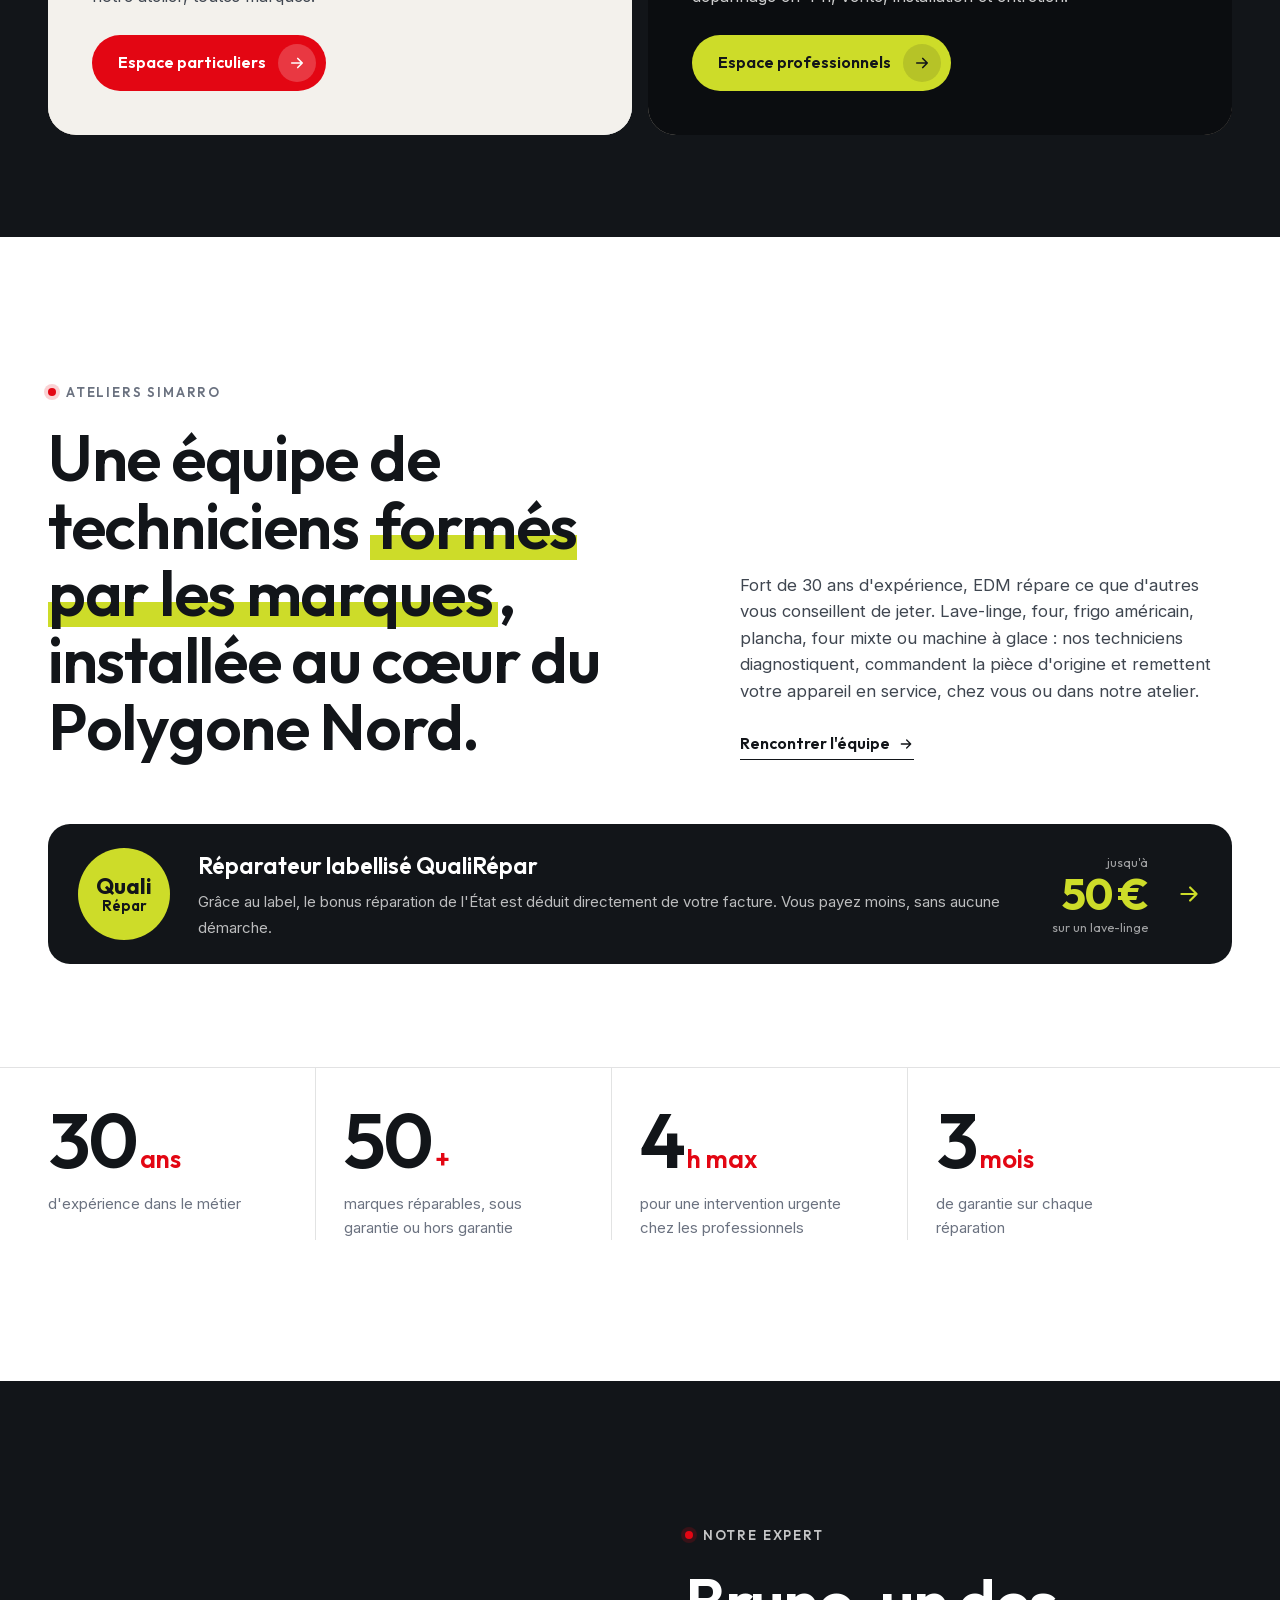
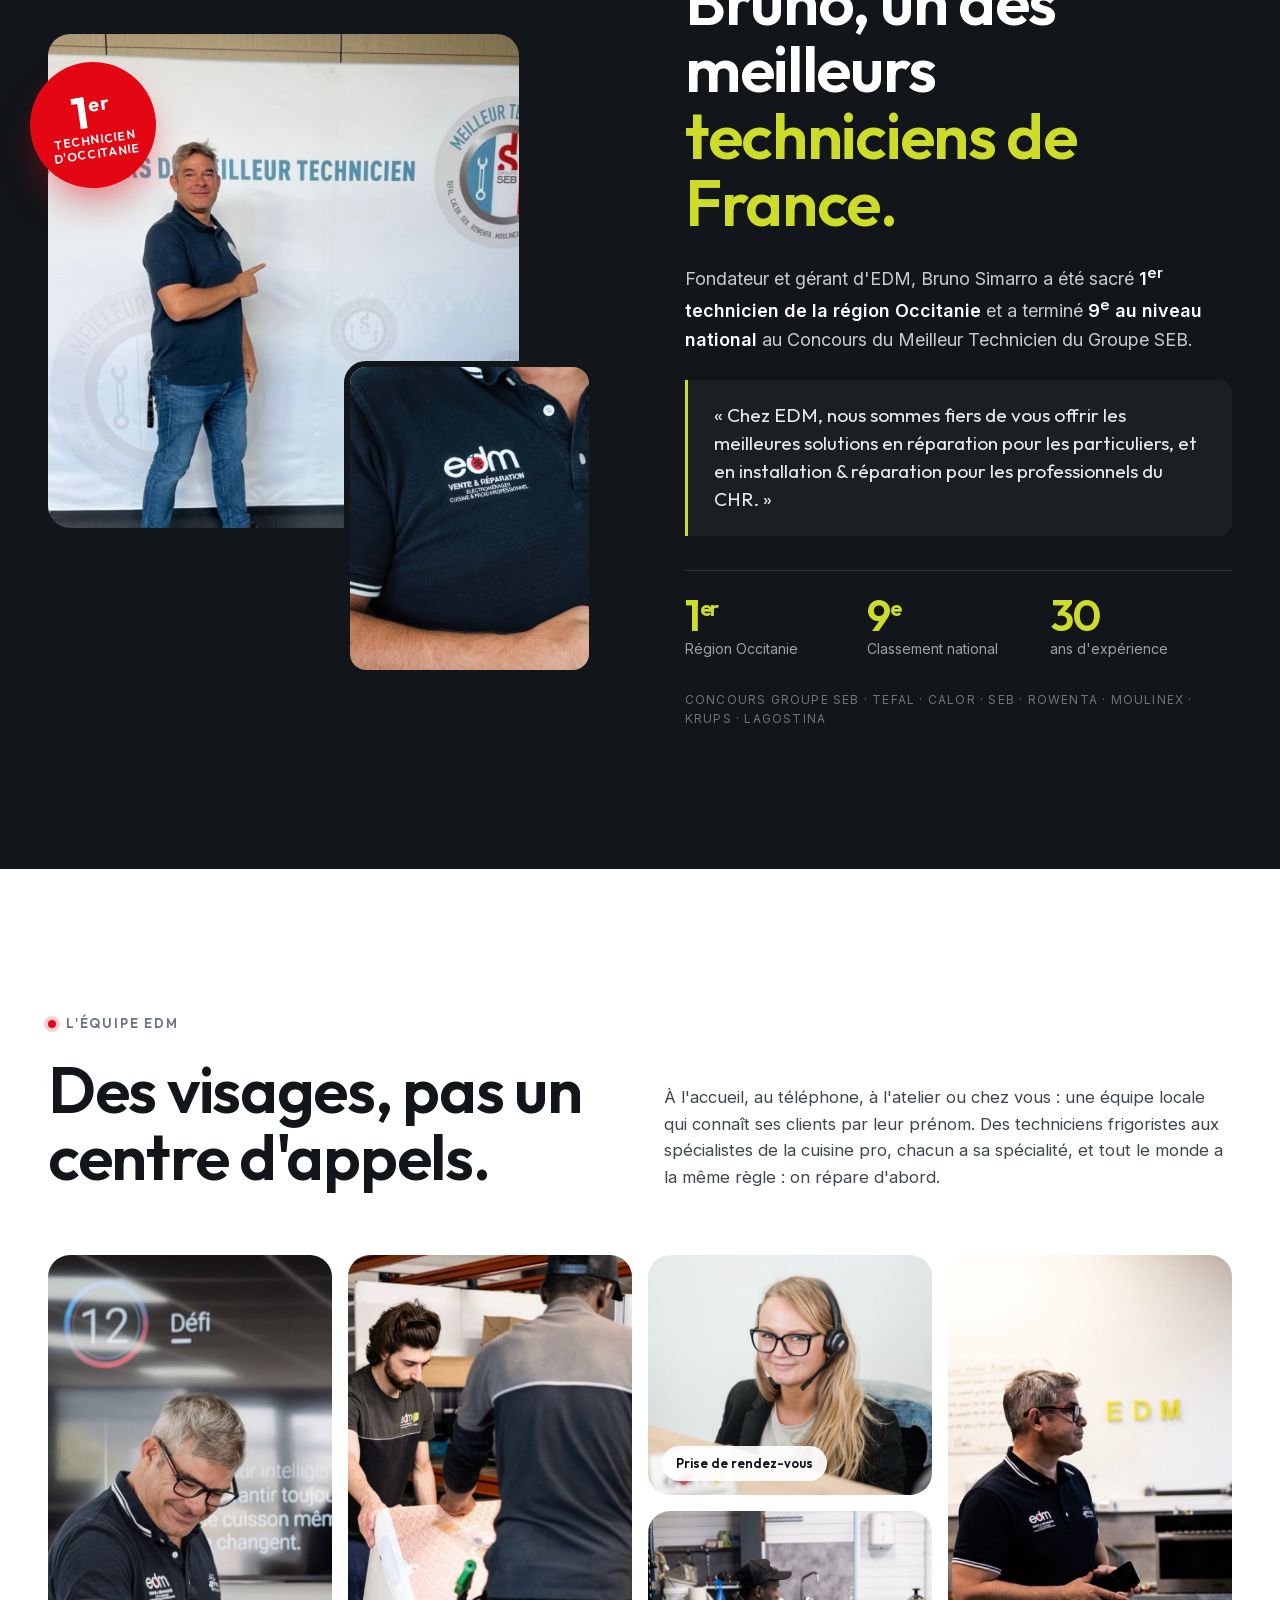
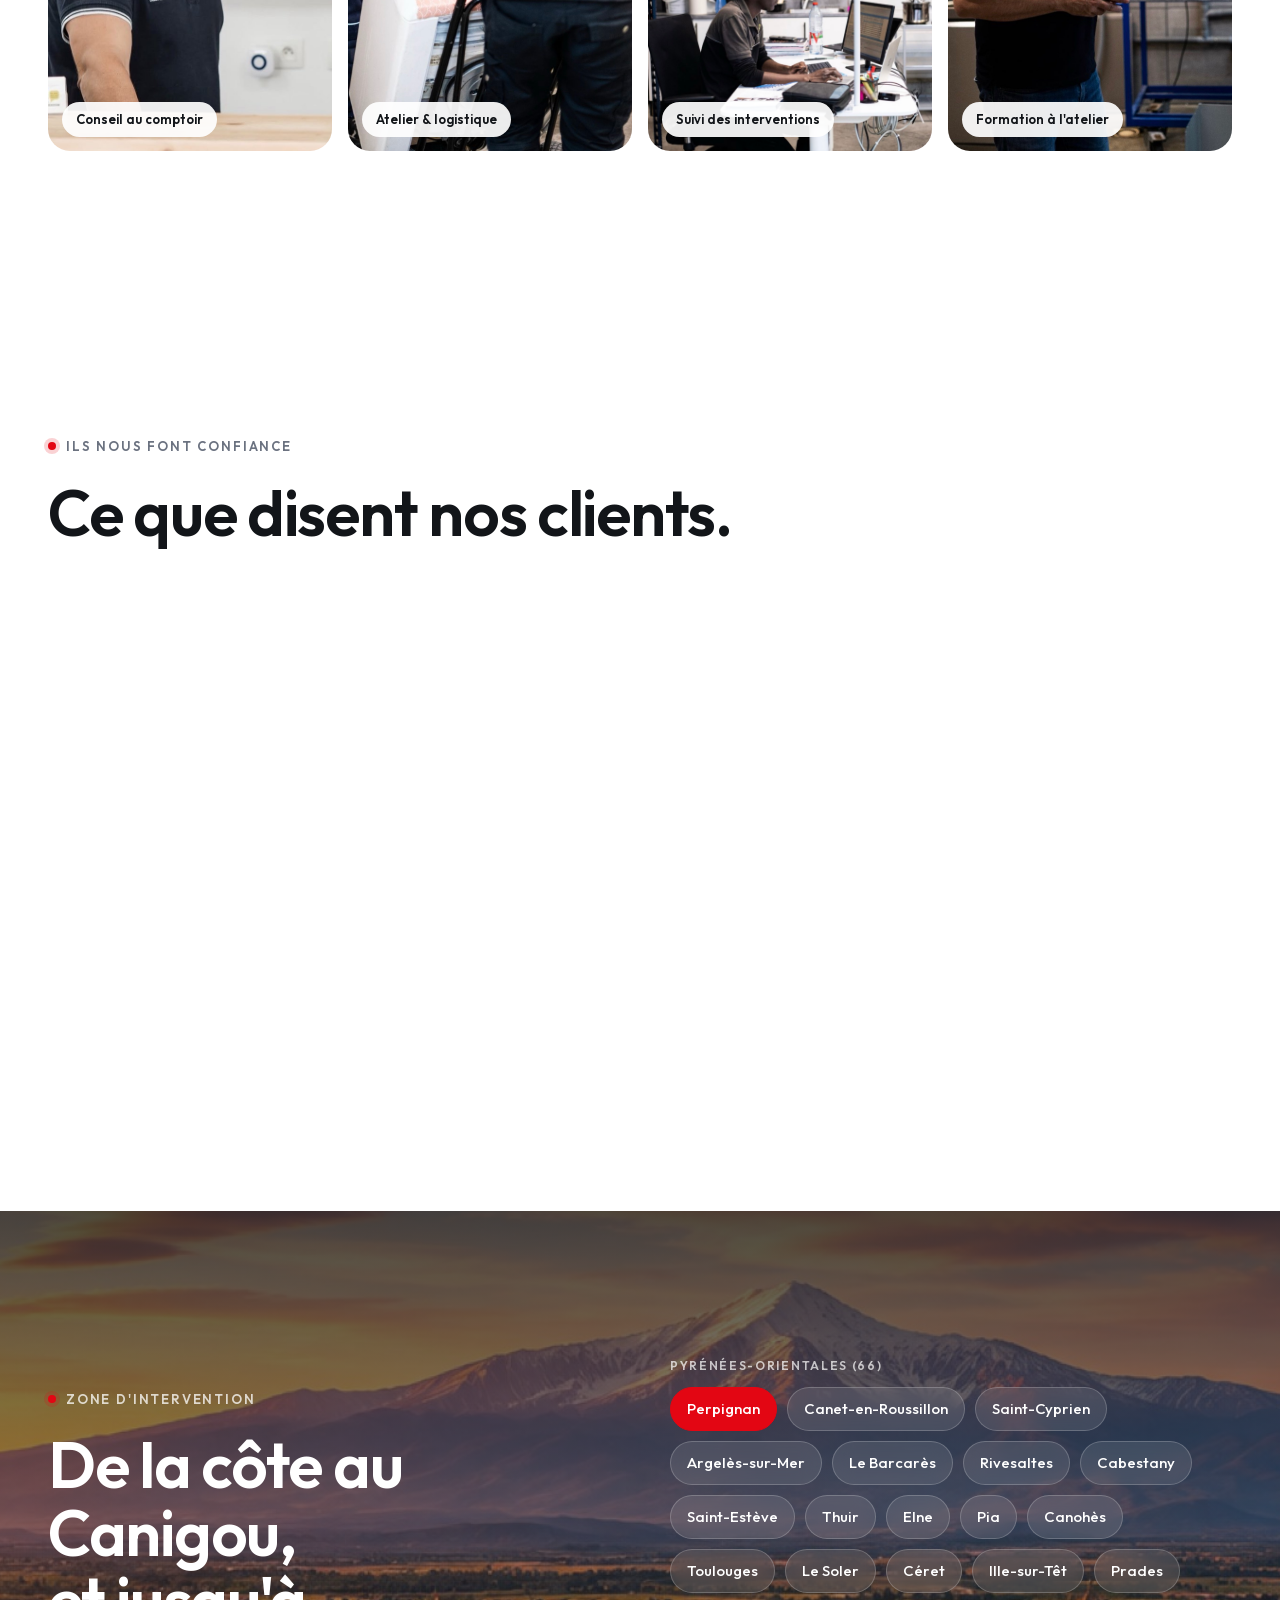
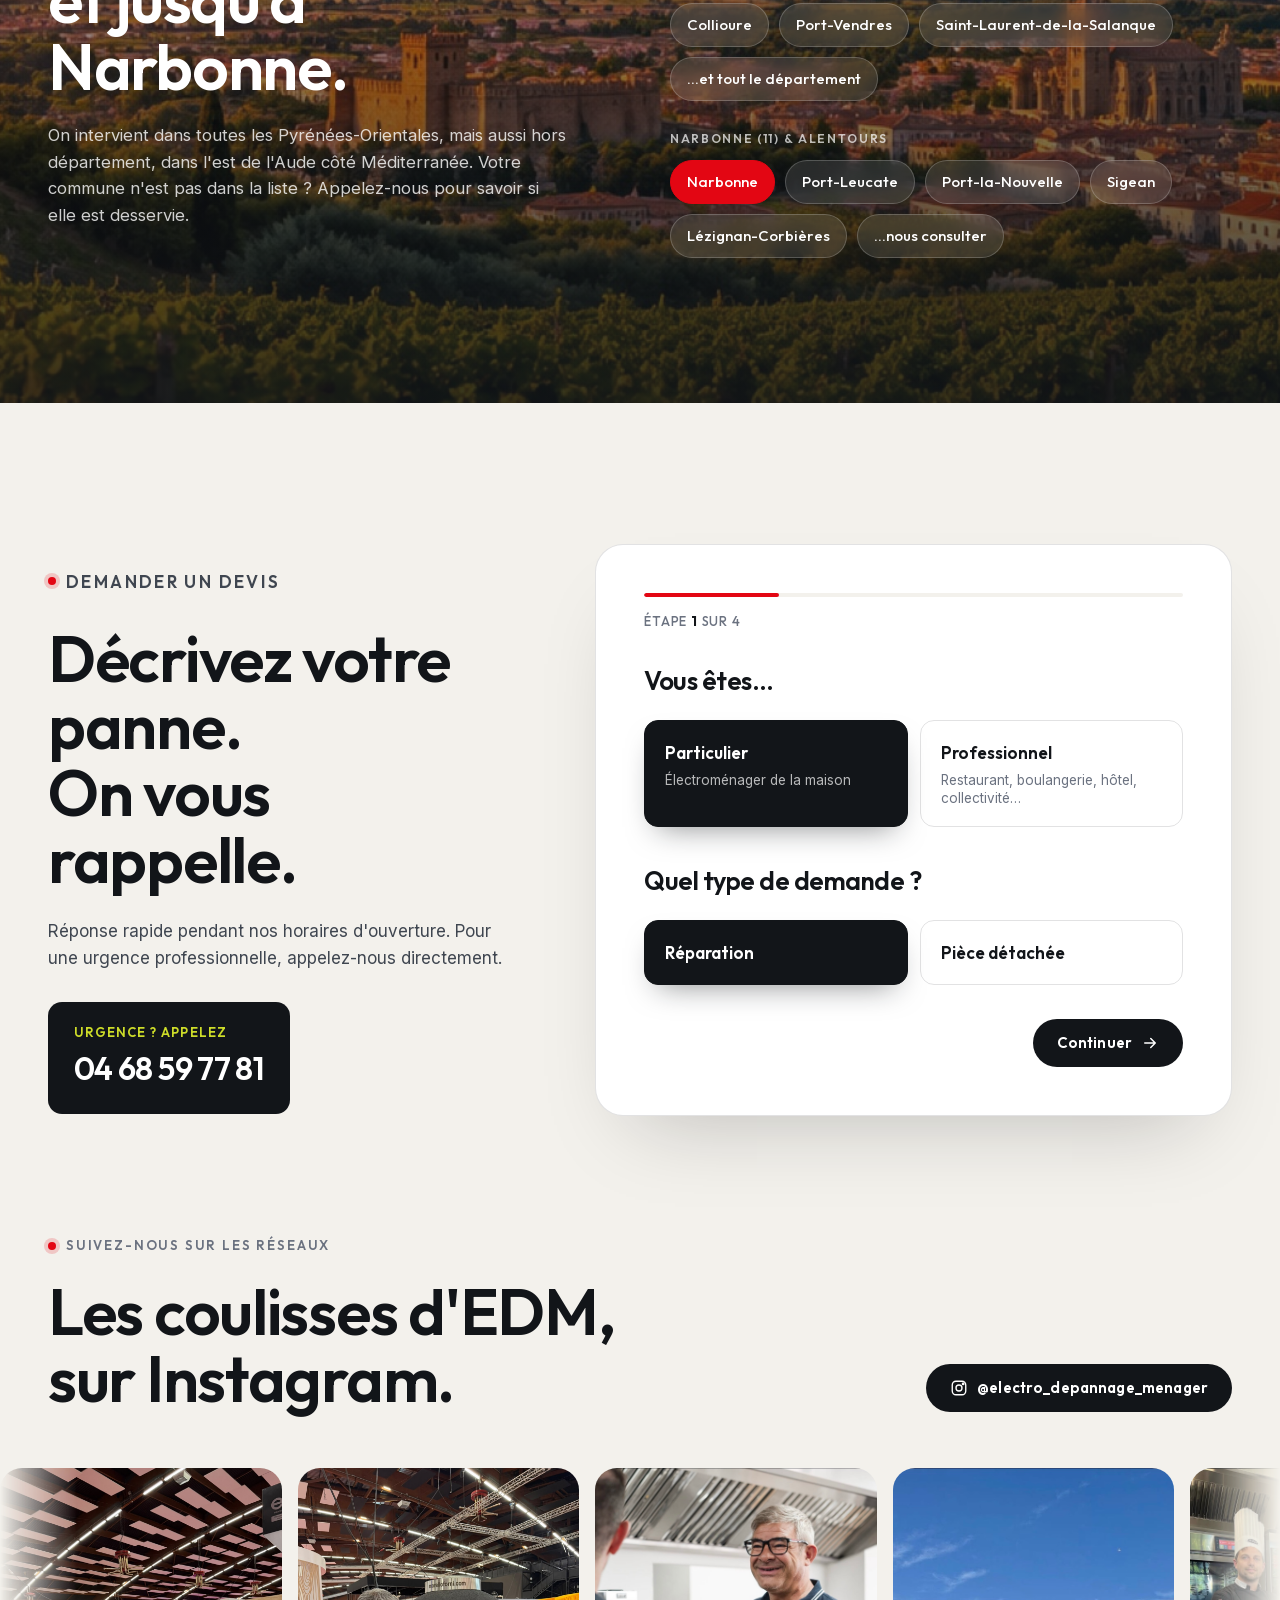
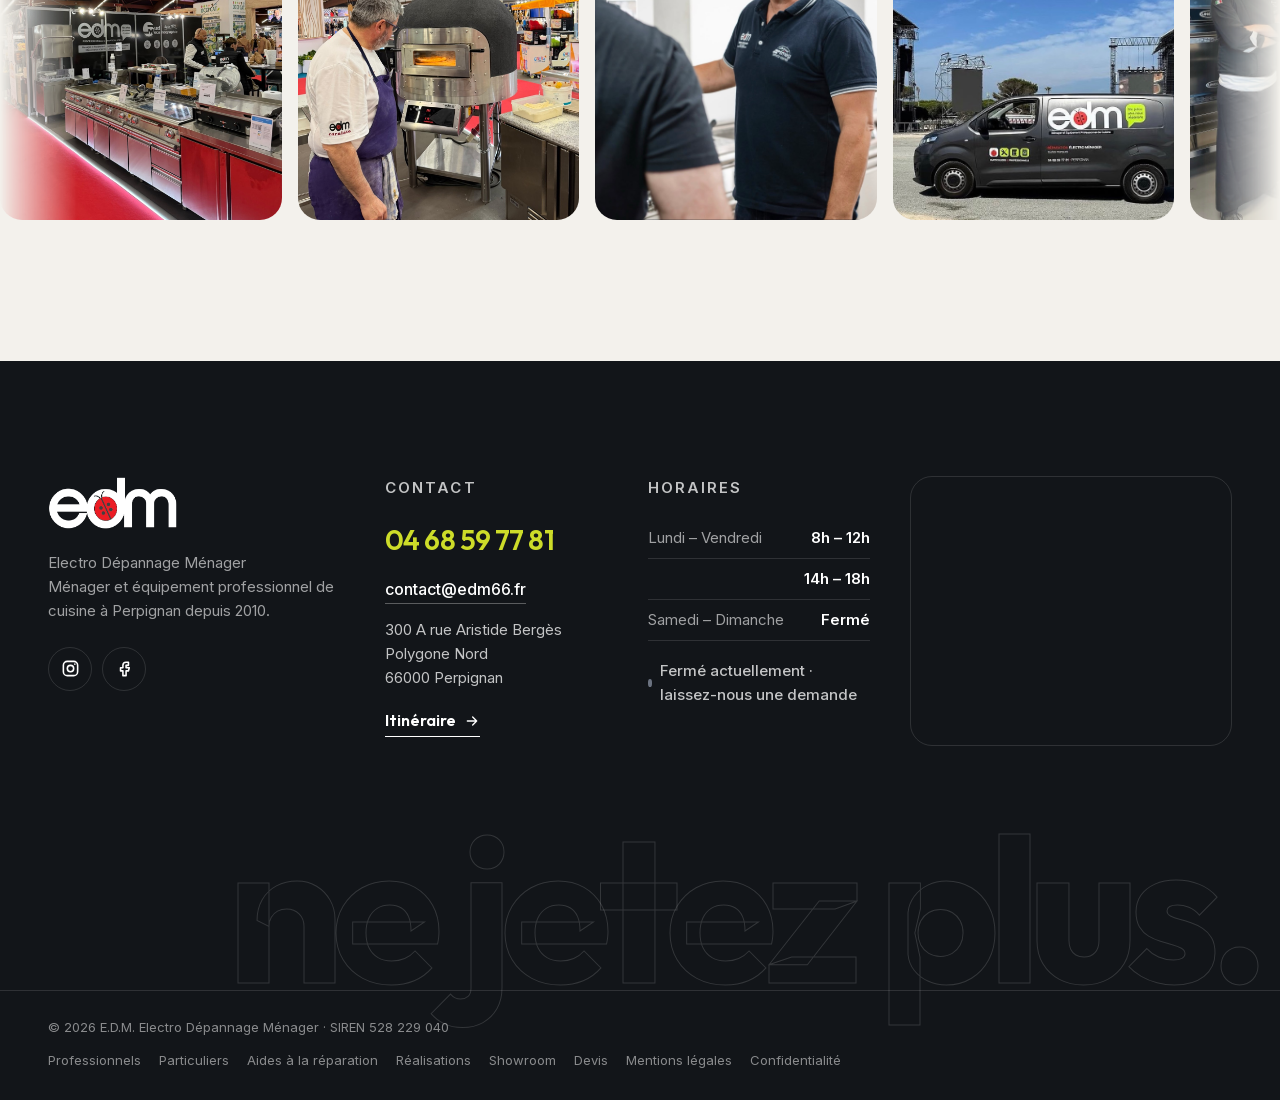
==== commit af11657c: "Version finale : domaine, mentions légales, confidentialité, envoi des devis via Resend" ====
--- a/index.html
+++ b/index.html
@@ -6,31 +6,29 @@
   <title>Réparation électroménager &amp; cuisine pro à Perpignan · EDM</title>
   <meta name="description" content="Réparation d'électroménager toutes marques et équipement de cuisine pro à Perpignan. 30 ans d'expérience, urgence pro en 4 h, réparateur QualiRépar.">
   <meta name="robots" content="index, follow">
-  <link rel="canonical" href="https://flavio-k66.github.io/edm-perpignan/">
+  <link rel="canonical" href="https://electro-depannage-menager.com/">
   <meta name="theme-color" content="#121519">
   <meta property="og:type" content="website">
   <meta property="og:site_name" content="EDM Electro Dépannage Ménager">
   <meta property="og:locale" content="fr_FR">
-  <meta property="og:url" content="https://flavio-k66.github.io/edm-perpignan/">
+  <meta property="og:url" content="https://electro-depannage-menager.com/">
   <meta property="og:title" content="Réparation électroménager &amp; cuisine pro à Perpignan · EDM">
   <meta property="og:description" content="Réparation d'électroménager toutes marques et équipement de cuisine pro à Perpignan. 30 ans d'expérience, urgence pro en 4 h, réparateur QualiRépar.">
-  <meta property="og:image" content="https://flavio-k66.github.io/edm-perpignan/assets/og/og-accueil.jpg">
+  <meta property="og:image" content="https://electro-depannage-menager.com/assets/og/og-accueil.jpg">
   <meta property="og:image:width" content="1200">
   <meta property="og:image:height" content="630">
   <meta property="og:image:alt" content="Bruno Simarro, gérant d'EDM, devant un four mixte professionnel">
   <meta name="twitter:card" content="summary_large_image">
   <meta name="twitter:title" content="Réparation électroménager &amp; cuisine pro à Perpignan · EDM">
   <meta name="twitter:description" content="Réparation d'électroménager toutes marques et équipement de cuisine pro à Perpignan. 30 ans d'expérience, urgence pro en 4 h, réparateur QualiRépar.">
-  <meta name="twitter:image" content="https://flavio-k66.github.io/edm-perpignan/assets/og/og-accueil.jpg">
+  <meta name="twitter:image" content="https://electro-depannage-menager.com/assets/og/og-accueil.jpg">
   <link rel="icon" href="favicon.ico" sizes="48x48">
   <link rel="icon" href="favicon-32x32.png" type="image/png" sizes="32x32">
   <link rel="icon" href="favicon-16x16.png" type="image/png" sizes="16x16">
   <link rel="apple-touch-icon" href="apple-touch-icon.png">
   <link rel="manifest" href="site.webmanifest">
   <script>document.documentElement.classList.add('js');document.documentElement.style.setProperty("--vh",innerHeight/100+"px");try{var w=sessionStorage.getItem("edm-wipe");if(w){sessionStorage.removeItem("edm-wipe");if(!matchMedia("(prefers-reduced-motion: reduce)").matches)document.documentElement.classList.add("wipe-in","wipe-"+w)}}catch(e){}setTimeout(function(){document.body&&document.body.classList.add('loaded')},2500)</script>
-  <link rel="preconnect" href="https://fonts.googleapis.com">
-  <link rel="preconnect" href="https://fonts.gstatic.com" crossorigin>
-  <link href="https://fonts.googleapis.com/css2?family=Outfit:wght@300;400;500;600;700;800&amp;family=Inter:wght@400;500;600&amp;display=swap" rel="stylesheet">
+  <link rel="preload" href="assets/fonts/outfit-latin.woff2" as="font" type="font/woff2" crossorigin>
   <link rel="stylesheet" href="assets/style.css">
   <script type="application/ld+json">
 {
@@ -38,17 +36,17 @@
   "@graph": [
     {
       "@type": "HomeAndConstructionBusiness",
-      "@id": "https://flavio-k66.github.io/edm-perpignan/#entreprise",
+      "@id": "https://electro-depannage-menager.com/#entreprise",
       "name": "EDM Electro Dépannage Ménager",
       "alternateName": "EDM",
       "legalName": "E.D.M. Electro Dépannage Ménager",
       "slogan": "Ne jetez plus, nous réparons !",
       "description": "Vente, réparation, installation et entretien d'électroménager toutes marques et d'équipements de cuisine et de froid professionnels à Perpignan. Réparateur labellisé QualiRépar.",
-      "url": "https://flavio-k66.github.io/edm-perpignan/",
-      "logo": "https://flavio-k66.github.io/edm-perpignan/assets/brand/logo-officiel.png",
+      "url": "https://electro-depannage-menager.com/",
+      "logo": "https://electro-depannage-menager.com/assets/brand/logo-officiel.png",
       "image": [
-        "https://flavio-k66.github.io/edm-perpignan/assets/og/og-accueil.jpg",
-        "https://flavio-k66.github.io/edm-perpignan/assets/img/real/facade.jpg"
+        "https://electro-depannage-menager.com/assets/og/og-accueil.jpg",
+        "https://electro-depannage-menager.com/assets/img/real/facade.jpg"
       ],
       "telephone": "+33468597781",
       "email": "contact@edm66.fr",
@@ -153,26 +151,26 @@
     },
     {
       "@type": "WebSite",
-      "@id": "https://flavio-k66.github.io/edm-perpignan/#site",
-      "url": "https://flavio-k66.github.io/edm-perpignan/",
+      "@id": "https://electro-depannage-menager.com/#site",
+      "url": "https://electro-depannage-menager.com/",
       "name": "EDM Electro Dépannage Ménager",
       "inLanguage": "fr-FR",
       "publisher": {
-        "@id": "https://flavio-k66.github.io/edm-perpignan/#entreprise"
+        "@id": "https://electro-depannage-menager.com/#entreprise"
       }
     },
     {
       "@type": "WebPage",
-      "@id": "https://flavio-k66.github.io/edm-perpignan/#accueil",
-      "url": "https://flavio-k66.github.io/edm-perpignan/",
+      "@id": "https://electro-depannage-menager.com/#accueil",
+      "url": "https://electro-depannage-menager.com/",
       "name": "EDM Electro Dépannage Ménager · Réparation électroménager & cuisine pro à Perpignan",
       "isPartOf": {
-        "@id": "https://flavio-k66.github.io/edm-perpignan/#site"
+        "@id": "https://electro-depannage-menager.com/#site"
       },
       "about": {
-        "@id": "https://flavio-k66.github.io/edm-perpignan/#entreprise"
+        "@id": "https://electro-depannage-menager.com/#entreprise"
       },
-      "primaryImageOfPage": "https://flavio-k66.github.io/edm-perpignan/assets/og/og-accueil.jpg",
+      "primaryImageOfPage": "https://electro-depannage-menager.com/assets/og/og-accueil.jpg",
       "inLanguage": "fr-FR"
     }
   ]
@@ -445,11 +443,7 @@
       </a>
     </aside>
 
-    <form class="form reveal" id="devis-form" action="https://formsubmit.co/contact@edm66.fr" method="POST" enctype="multipart/form-data" novalidate>
-      <input type="hidden" name="_subject" value="Nouvelle demande de devis · site EDM">
-      <input type="hidden" name="_template" value="table">
-      <input type="hidden" name="_captcha" value="false">
-      <input type="hidden" name="_next" value="">
+    <form class="form reveal" id="devis-form" action="/api/devis" method="POST" enctype="multipart/form-data" novalidate>
       <input type="text" name="_honey" class="hp" tabindex="-1" autocomplete="off">
 
       <div class="form__progress"><span></span></div>
@@ -603,7 +597,7 @@
   <div class="footer__giant" aria-hidden="true">ne jetez plus.</div>
   <div class="container footer__bottom">
     <span>© <span data-year></span> E.D.M. Electro Dépannage Ménager · SIREN 528 229 040</span>
-    <nav class="footer__links" aria-label="Liens du site"><a href="professionnels.html" data-aud="pro">Professionnels</a><a href="particuliers.html" data-aud="part">Particuliers</a><a href="particuliers.html#aides">Aides à la réparation</a><a href="professionnels.html#projets">Réalisations</a><a href="showroom.html">Showroom</a><a href="#devis">Devis</a><a href="mentions-legales.html">Mentions légales</a></nav>
+    <nav class="footer__links" aria-label="Liens du site"><a href="professionnels.html" data-aud="pro">Professionnels</a><a href="particuliers.html" data-aud="part">Particuliers</a><a href="particuliers.html#aides">Aides à la réparation</a><a href="professionnels.html#projets">Réalisations</a><a href="showroom.html">Showroom</a><a href="#devis">Devis</a><a href="mentions-legales.html">Mentions légales</a><a href="politique-de-confidentialite.html">Confidentialité</a></nav>
   </div>
 </footer>
 
--- a/assets/style.css
+++ b/assets/style.css
@@ -1,3 +1,8 @@
+/* Polices hébergées sur le site (Outfit, Inter) */
+@font-face{font-family:'Inter';font-style:normal;font-weight:400 600;font-display:swap;src:url(fonts/inter-latin-ext.woff2) format('woff2');unicode-range:U+0100-02BA, U+02BD-02C5, U+02C7-02CC, U+02CE-02D7, U+02DD-02FF, U+0304, U+0308, U+0329, U+1D00-1DBF, U+1E00-1E9F, U+1EF2-1EFF, U+2020, U+20A0-20AB, U+20AD-20C4, U+2113, U+2C60-2C7F, U+A720-A7FF}
+@font-face{font-family:'Inter';font-style:normal;font-weight:400 600;font-display:swap;src:url(fonts/inter-latin.woff2) format('woff2');unicode-range:U+0000-00FF, U+0131, U+0152-0153, U+02BB-02BC, U+02C6, U+02DA, U+02DC, U+0304, U+0308, U+0329, U+2000-206F, U+20AC, U+2122, U+2191, U+2193, U+2212, U+2215, U+FEFF, U+FFFD}
+@font-face{font-family:'Outfit';font-style:normal;font-weight:300 800;font-display:swap;src:url(fonts/outfit-latin-ext.woff2) format('woff2');unicode-range:U+0100-02BA, U+02BD-02C5, U+02C7-02CC, U+02CE-02D7, U+02DD-02FF, U+0304, U+0308, U+0329, U+1D00-1DBF, U+1E00-1E9F, U+1EF2-1EFF, U+2020, U+20A0-20AB, U+20AD-20C4, U+2113, U+2C60-2C7F, U+A720-A7FF}
+@font-face{font-family:'Outfit';font-style:normal;font-weight:300 800;font-display:swap;src:url(fonts/outfit-latin.woff2) format('woff2');unicode-range:U+0000-00FF, U+0131, U+0152-0153, U+02BB-02BC, U+02C6, U+02DA, U+02DC, U+0304, U+0308, U+0329, U+2000-206F, U+20AC, U+2122, U+2191, U+2193, U+2212, U+2215, U+FEFF, U+FFFD}
 /* ==========================================================
    EDM · Electro Dépannage Ménager
    ========================================================== */
